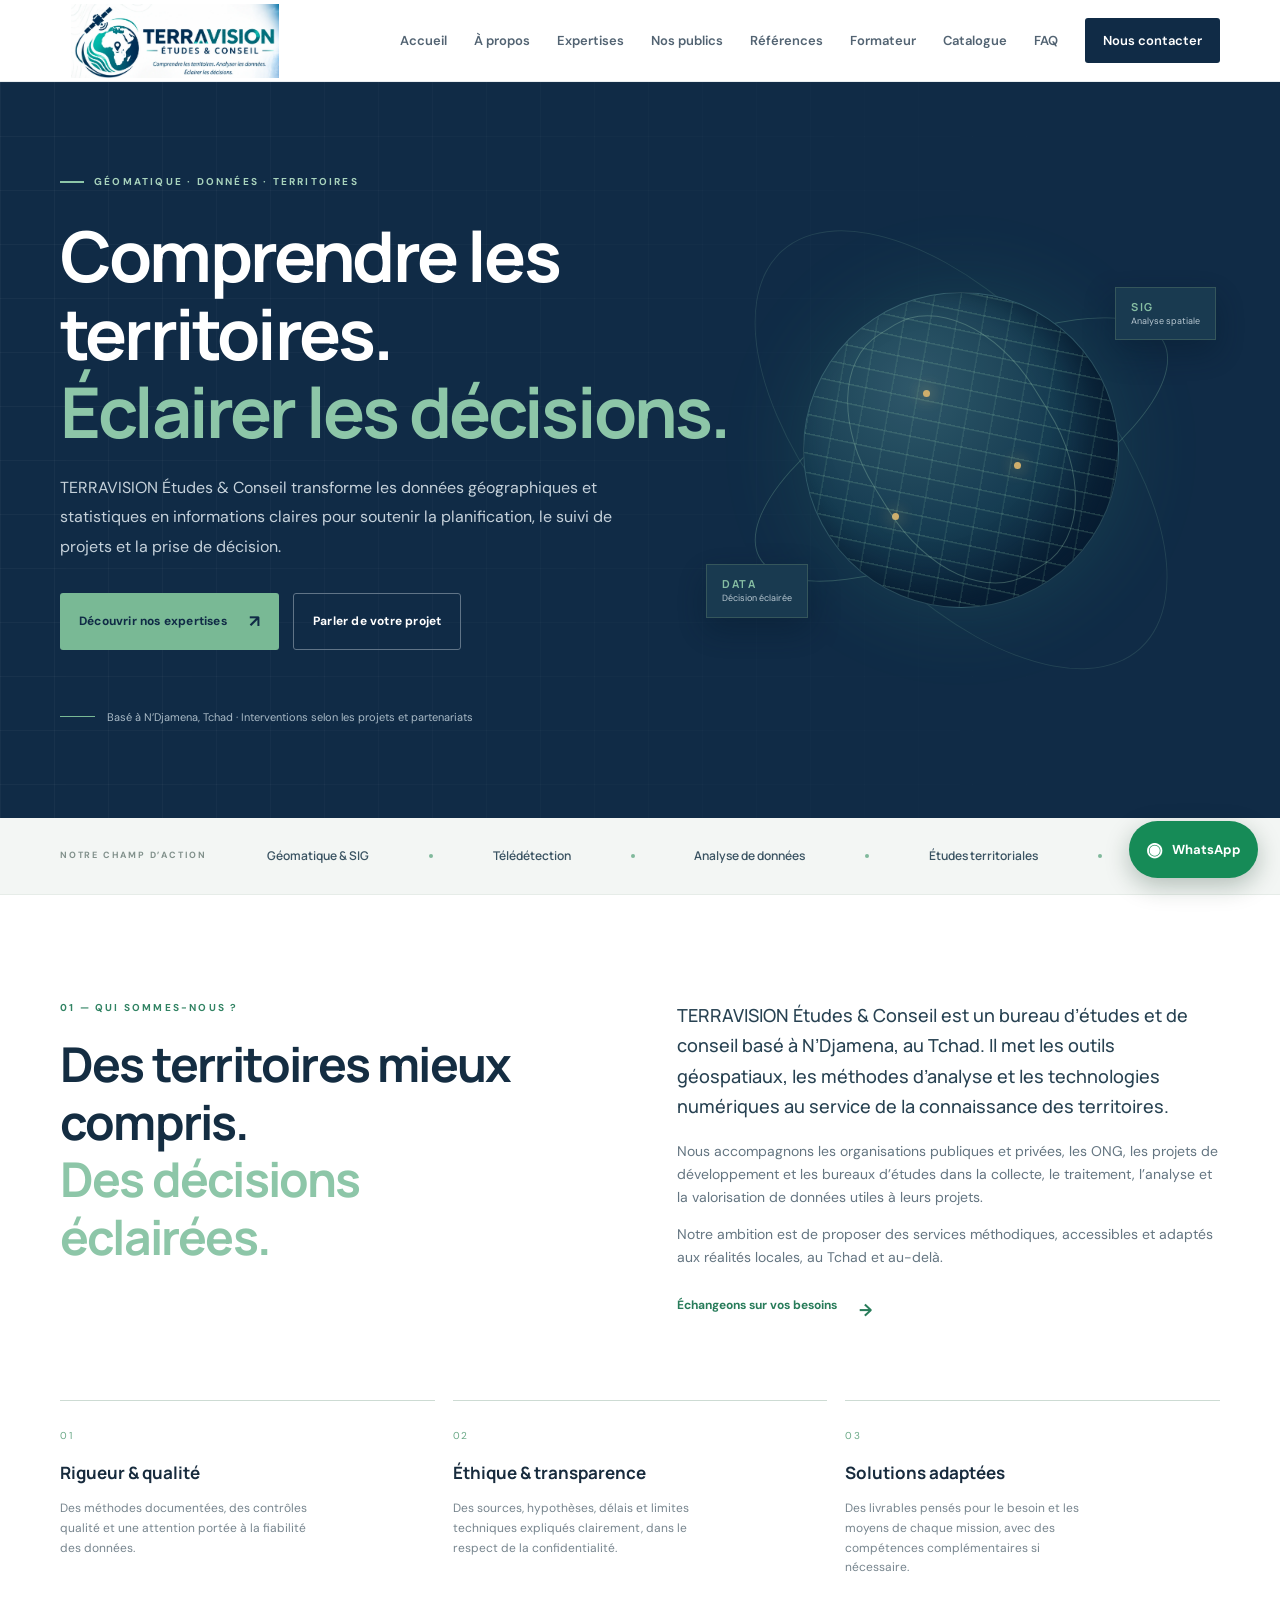
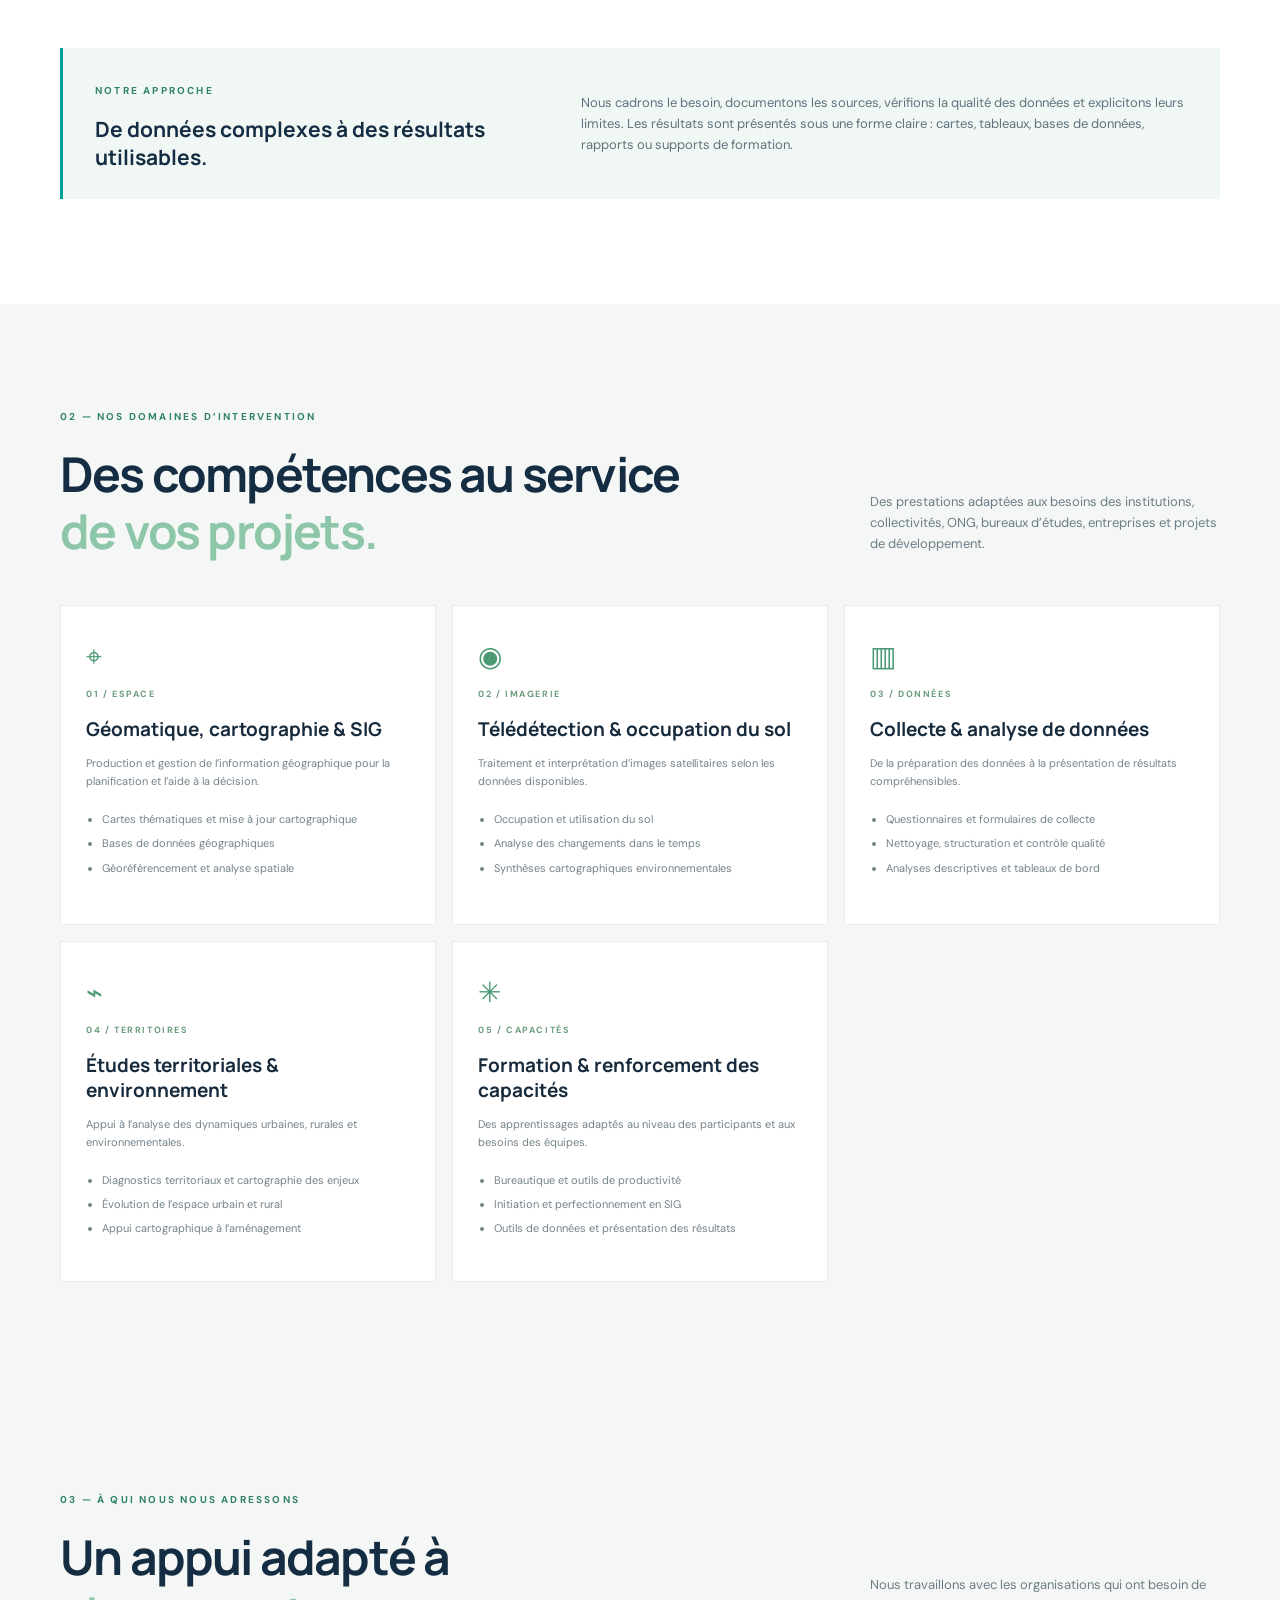
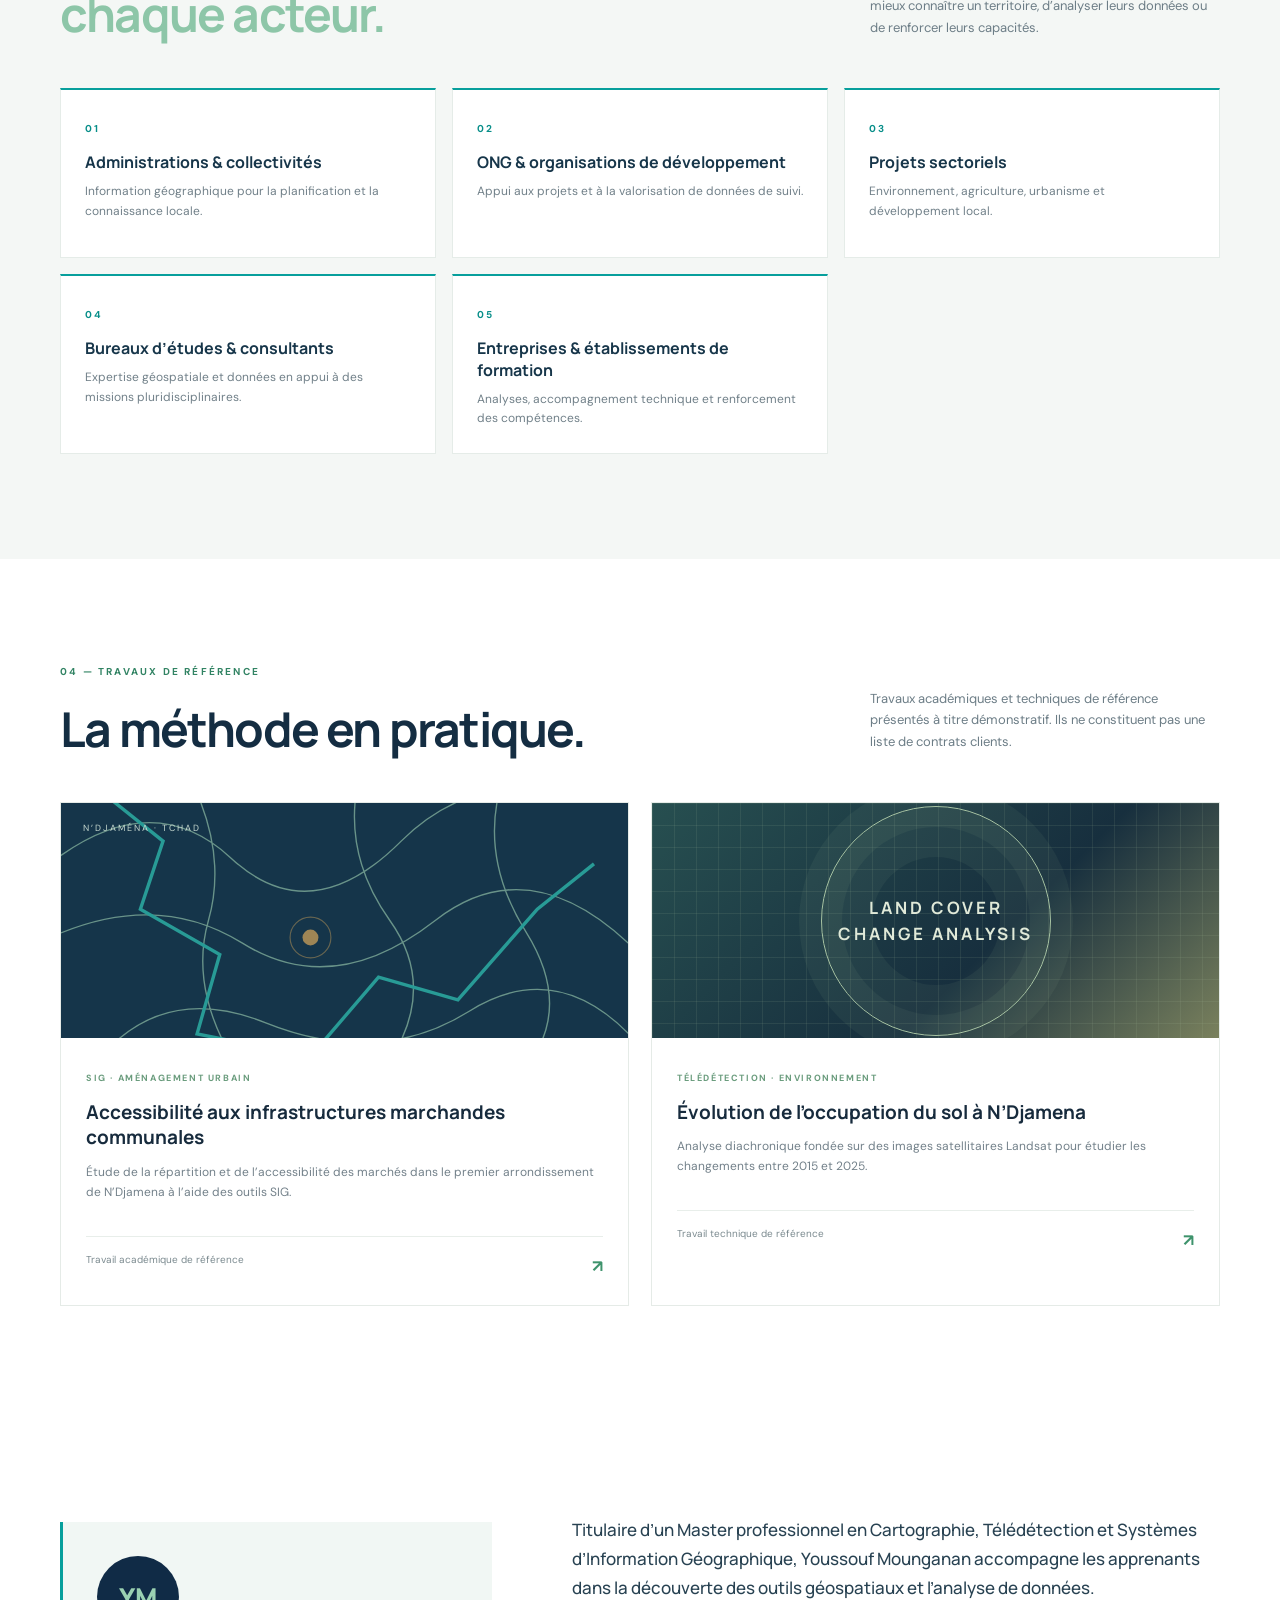
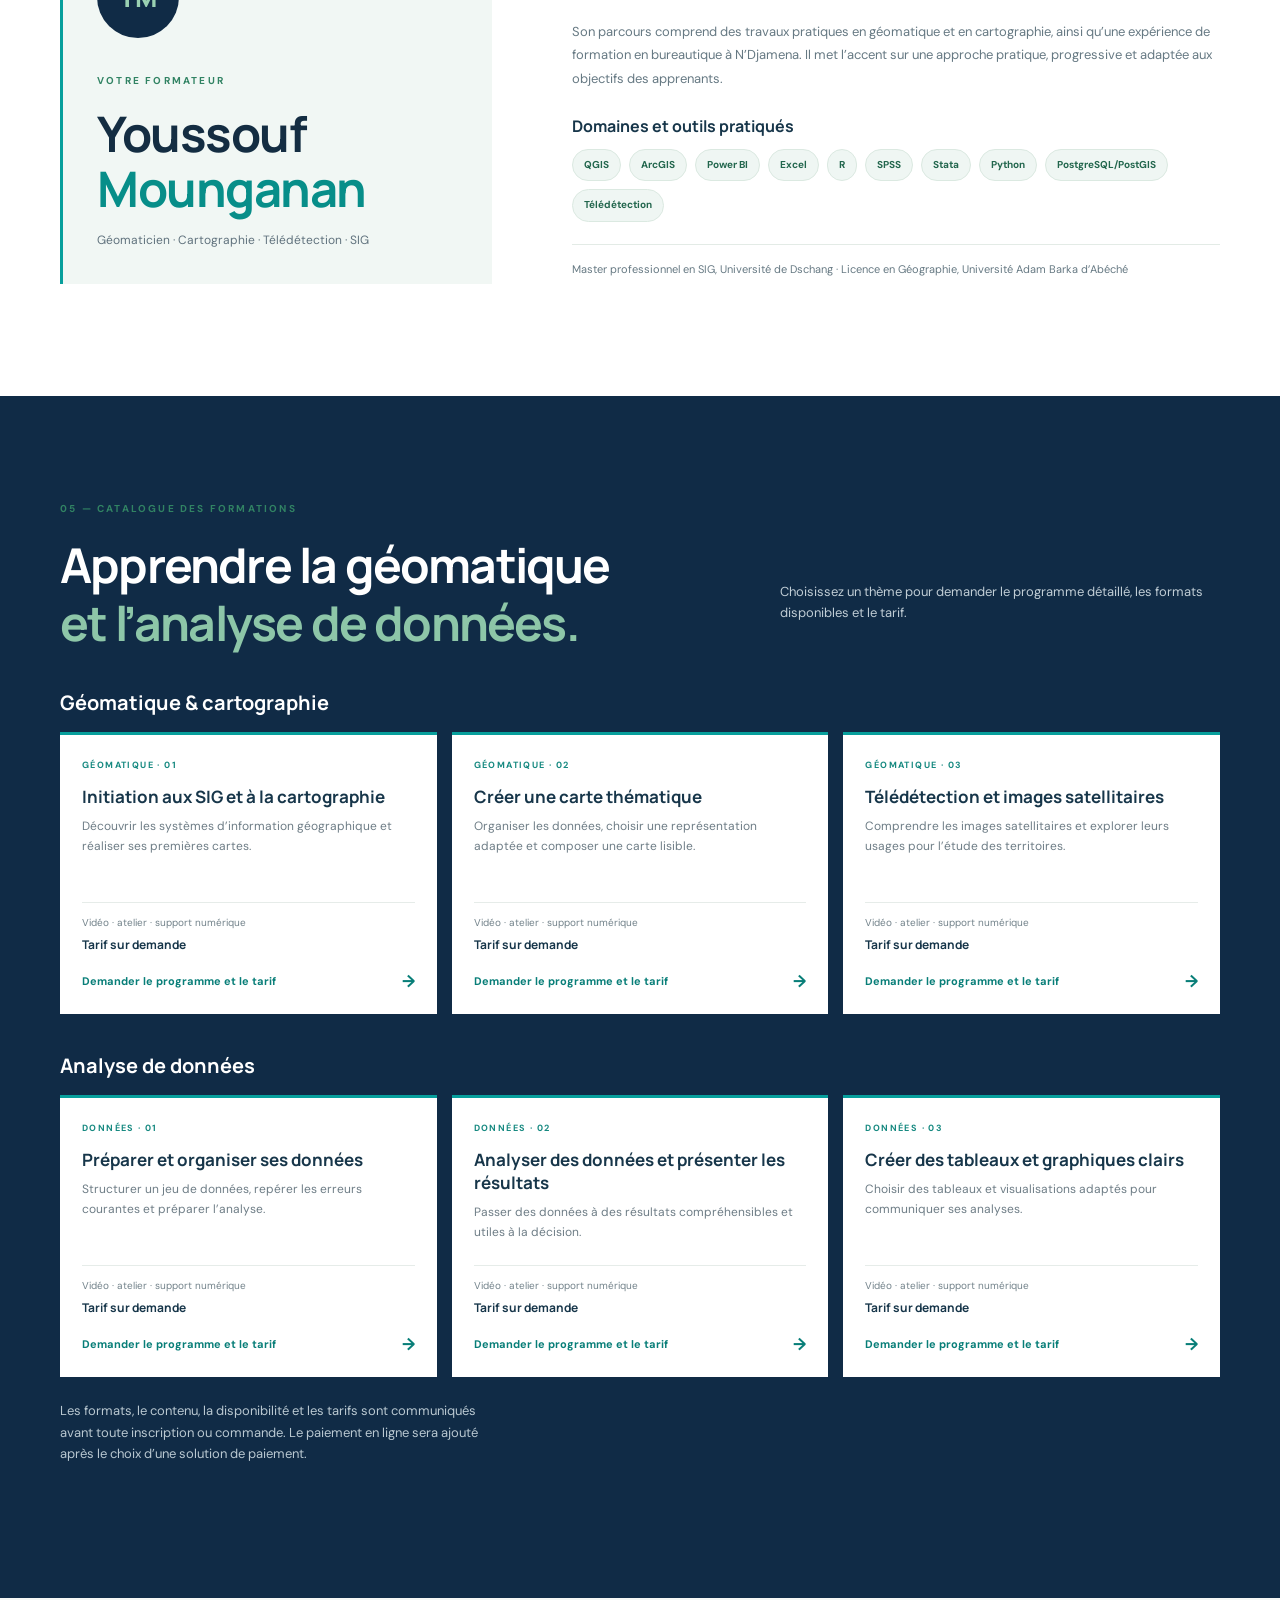
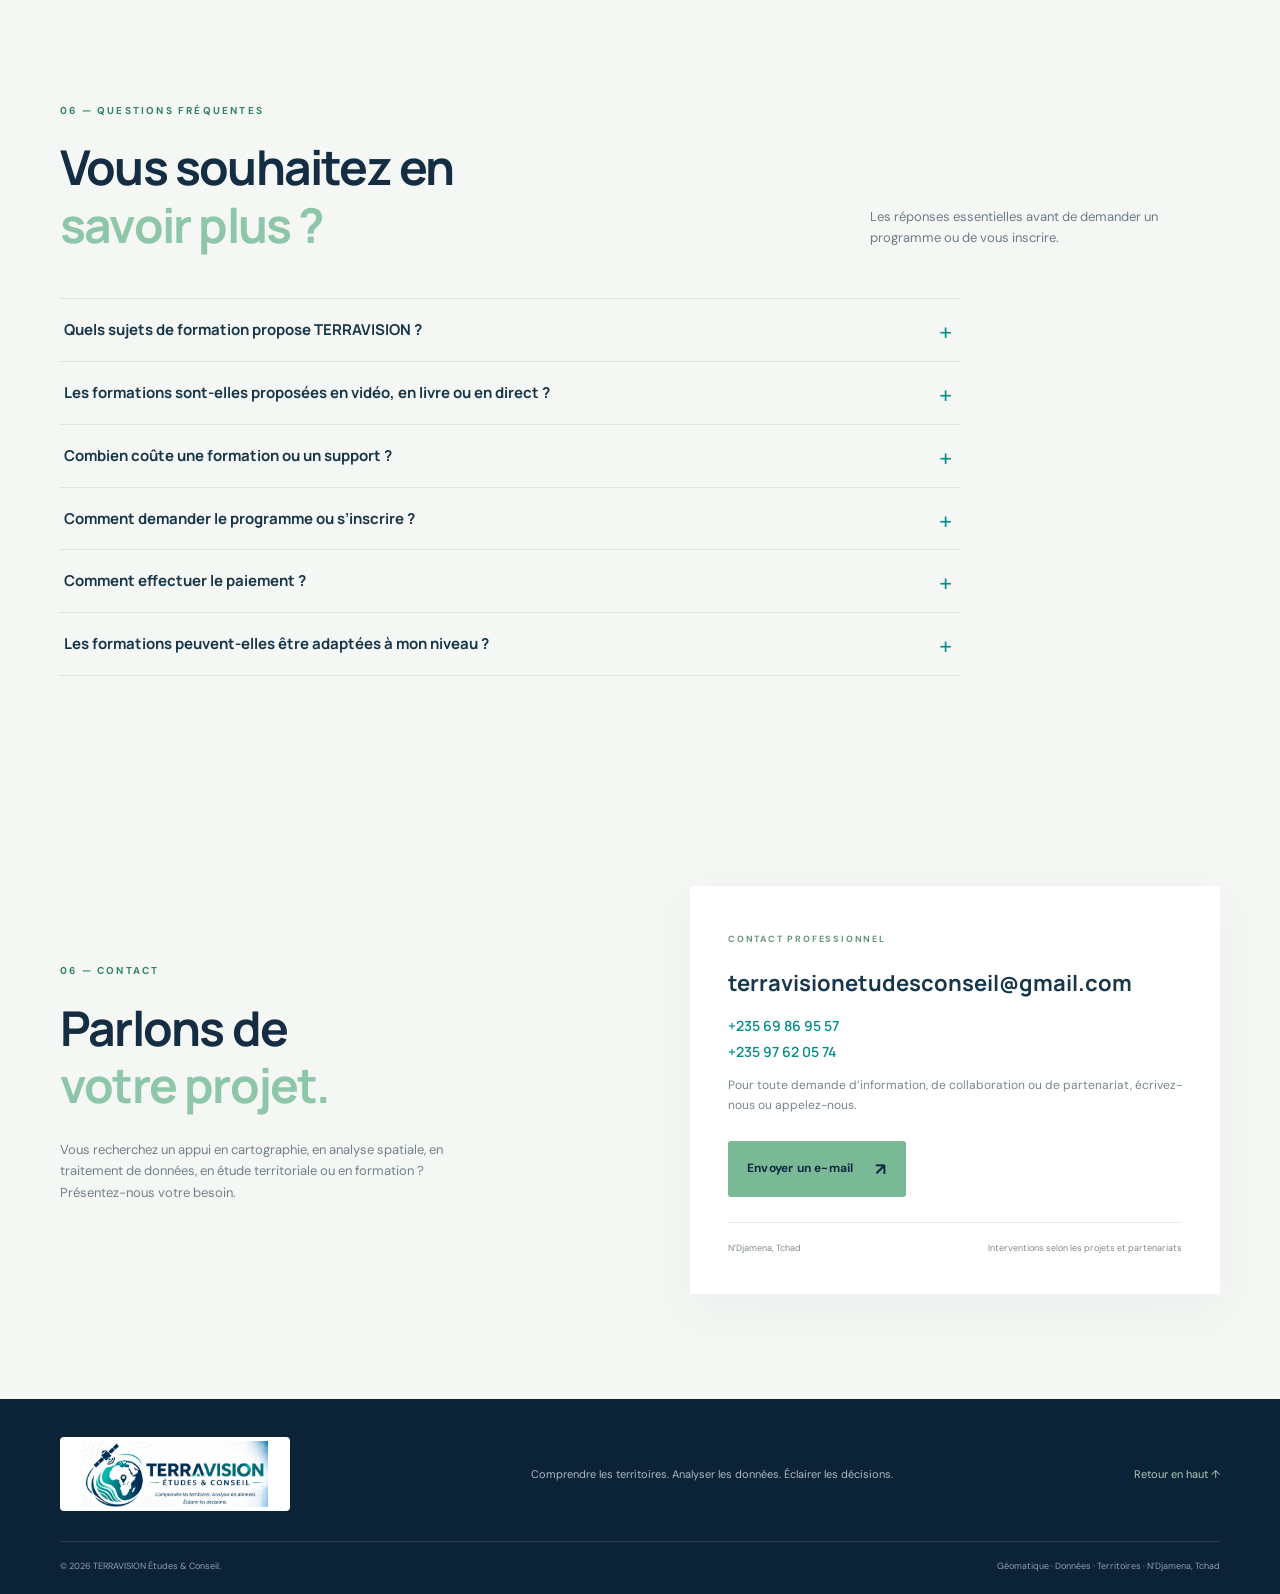
==== index.html @ 84c505fc "Add files via upload" ====
<!doctype html>
<html lang="fr">
<head>
  <meta charset="utf-8">
  <meta name="viewport" content="width=device-width, initial-scale=1">
  <meta name="description" content="TERRAVISION Études & Conseil, basé à N’Djamena, accompagne les organisations en géomatique, cartographie, télédétection, analyse de données, études territoriales et formation.">
  <meta name="theme-color" content="#102b46">
  <title>TERRAVISION Études & Conseil | Géomatique et données au Tchad</title>
  <link rel="icon" type="image/webp" href="logo-terravision.webp">
  <link rel="preconnect" href="https://fonts.googleapis.com">
  <link rel="preconnect" href="https://fonts.gstatic.com" crossorigin>
  <link href="https://fonts.googleapis.com/css2?family=DM+Sans:wght@400;500;600;700&family=Manrope:wght@400;500;600;700;800&display=swap" rel="stylesheet">
  <link rel="stylesheet" href="style.css">
</head>
<body>
<header class="site-header">
  <div class="container nav-wrap">
    <a class="brand" href="#accueil" aria-label="TERRAVISION Études & Conseil, accueil">
      <img class="brand-logo" src="logo-terravision.webp" alt="TERRAVISION Études & Conseil — Comprendre les territoires. Analyser les données. Éclairer les décisions.">
    </a>
    <button class="menu-toggle" aria-label="Ouvrir le menu" aria-expanded="false">☰</button>
    <nav class="main-nav" aria-label="Navigation principale">
      <a href="#accueil">Accueil</a><a href="#apropos">À propos</a><a href="#expertises">Expertises</a><a href="#publics">Nos publics</a><a href="#realisations">Références</a><a href="#formateur">Formateur</a><a href="#formation">Catalogue</a><a href="#faq">FAQ</a><a class="nav-cta" href="#contact">Nous contacter</a>
    </nav>
  </div>
</header>

<main>
<section class="hero" id="accueil">
  <div class="hero-grid"></div>
  <div class="container hero-content">
    <div class="eyebrow"><span></span> GÉOMATIQUE · DONNÉES · TERRITOIRES</div>
    <h1>Comprendre les territoires.<br><em>Éclairer les décisions.</em></h1>
    <p class="hero-lead">TERRAVISION Études & Conseil transforme les données géographiques et statistiques en informations claires pour soutenir la planification, le suivi de projets et la prise de décision.</p>
    <div class="hero-actions"><a class="btn btn-primary" href="#expertises">Découvrir nos expertises <span>↗</span></a><a class="btn btn-ghost" href="#contact">Parler de votre projet</a></div>
    <div class="hero-note"><span class="note-line"></span><span>Basé à N’Djamena, Tchad · Interventions selon les projets et partenariats</span></div>
  </div>
  <div class="hero-visual" aria-hidden="true">
    <div class="orbit orbit-one"></div><div class="orbit orbit-two"></div>
    <div class="earth"><div class="earth-lines"></div><div class="earth-dot d1"></div><div class="earth-dot d2"></div><div class="earth-dot d3"></div></div>
    <div class="visual-tag tag-top"><b>SIG</b><span>Analyse spatiale</span></div>
    <div class="visual-tag tag-bottom"><b>DATA</b><span>Décision éclairée</span></div>
  </div>
</section>

<section class="trust-strip"><div class="container trust-inner"><span>NOTRE CHAMP D’ACTION</span><b>Géomatique & SIG</b><i></i><b>Télédétection</b><i></i><b>Analyse de données</b><i></i><b>Études territoriales</b><i></i><b>Formation</b></div></section>

<section class="section about-section" id="apropos">
  <div class="container two-col">
    <div><div class="section-kicker">01 — QUI SOMMES-NOUS ?</div><h2>Des territoires mieux compris.<br><em>Des décisions éclairées.</em></h2></div>
    <div class="about-copy"><p class="large-copy">TERRAVISION Études & Conseil est un bureau d’études et de conseil basé à N’Djamena, au Tchad. Il met les outils géospatiaux, les méthodes d’analyse et les technologies numériques au service de la connaissance des territoires.</p><p>Nous accompagnons les organisations publiques et privées, les ONG, les projets de développement et les bureaux d’études dans la collecte, le traitement, l’analyse et la valorisation de données utiles à leurs projets.</p><p>Notre ambition est de proposer des services méthodiques, accessibles et adaptés aux réalités locales, au Tchad et au-delà.</p><a class="text-link" href="#contact">Échangeons sur vos besoins <span>→</span></a></div>
  </div>
  <div class="container values-grid">
    <article class="value-card"><span class="value-num">01</span><h3>Rigueur & qualité</h3><p>Des méthodes documentées, des contrôles qualité et une attention portée à la fiabilité des données.</p></article>
    <article class="value-card"><span class="value-num">02</span><h3>Éthique & transparence</h3><p>Des sources, hypothèses, délais et limites techniques expliqués clairement, dans le respect de la confidentialité.</p></article>
    <article class="value-card"><span class="value-num">03</span><h3>Solutions adaptées</h3><p>Des livrables pensés pour le besoin et les moyens de chaque mission, avec des compétences complémentaires si nécessaire.</p></article>
  </div>
  <div class="container approach-band"><div><span class="section-kicker">NOTRE APPROCHE</span><h3>De données complexes à des résultats utilisables.</h3></div><p>Nous cadrons le besoin, documentons les sources, vérifions la qualité des données et explicitons leurs limites. Les résultats sont présentés sous une forme claire : cartes, tableaux, bases de données, rapports ou supports de formation.</p></div>
</section>

<section class="section expertise-section" id="expertises">
  <div class="container">
    <div class="section-heading"><div><div class="section-kicker">02 — NOS DOMAINES D’INTERVENTION</div><h2>Des compétences au service<br><em>de vos projets.</em></h2></div><p>Des prestations adaptées aux besoins des institutions, collectivités, ONG, bureaux d’études, entreprises et projets de développement.</p></div>
    <div class="expertise-grid">
      <article class="expertise-card"><div class="card-icon">⌖</div><span class="card-index">01 / ESPACE</span><h3>Géomatique, cartographie & SIG</h3><p>Production et gestion de l’information géographique pour la planification et l’aide à la décision.</p><ul><li>Cartes thématiques et mise à jour cartographique</li><li>Bases de données géographiques</li><li>Géoréférencement et analyse spatiale</li></ul></article>
      <article class="expertise-card"><div class="card-icon">◉</div><span class="card-index">02 / IMAGERIE</span><h3>Télédétection & occupation du sol</h3><p>Traitement et interprétation d’images satellitaires selon les données disponibles.</p><ul><li>Occupation et utilisation du sol</li><li>Analyse des changements dans le temps</li><li>Synthèses cartographiques environnementales</li></ul></article>
      <article class="expertise-card"><div class="card-icon">▥</div><span class="card-index">03 / DONNÉES</span><h3>Collecte & analyse de données</h3><p>De la préparation des données à la présentation de résultats compréhensibles.</p><ul><li>Questionnaires et formulaires de collecte</li><li>Nettoyage, structuration et contrôle qualité</li><li>Analyses descriptives et tableaux de bord</li></ul></article>
      <article class="expertise-card"><div class="card-icon">⌁</div><span class="card-index">04 / TERRITOIRES</span><h3>Études territoriales & environnement</h3><p>Appui à l’analyse des dynamiques urbaines, rurales et environnementales.</p><ul><li>Diagnostics territoriaux et cartographie des enjeux</li><li>Évolution de l’espace urbain et rural</li><li>Appui cartographique à l’aménagement</li></ul></article>
      <article class="expertise-card"><div class="card-icon">✳</div><span class="card-index">05 / CAPACITÉS</span><h3>Formation & renforcement des capacités</h3><p>Des apprentissages adaptés au niveau des participants et aux besoins des équipes.</p><ul><li>Bureautique et outils de productivité</li><li>Initiation et perfectionnement en SIG</li><li>Outils de données et présentation des résultats</li></ul></article>
    </div>
  </div>
</section>

<section class="section audience-section" id="publics">
  <div class="container">
    <div class="section-heading"><div><div class="section-kicker">03 — À QUI NOUS NOUS ADRESSONS</div><h2>Un appui adapté à<br><em>chaque acteur.</em></h2></div><p>Nous travaillons avec les organisations qui ont besoin de mieux connaître un territoire, d’analyser leurs données ou de renforcer leurs capacités.</p></div>
    <div class="audience-grid">
      <article class="audience-card"><span>01</span><h3>Administrations & collectivités</h3><p>Information géographique pour la planification et la connaissance locale.</p></article>
      <article class="audience-card"><span>02</span><h3>ONG & organisations de développement</h3><p>Appui aux projets et à la valorisation de données de suivi.</p></article>
      <article class="audience-card"><span>03</span><h3>Projets sectoriels</h3><p>Environnement, agriculture, urbanisme et développement local.</p></article>
      <article class="audience-card"><span>04</span><h3>Bureaux d’études & consultants</h3><p>Expertise géospatiale et données en appui à des missions pluridisciplinaires.</p></article>
      <article class="audience-card"><span>05</span><h3>Entreprises & établissements de formation</h3><p>Analyses, accompagnement technique et renforcement des compétences.</p></article>
    </div>
  </div>
</section>

<section class="section projects-section" id="realisations">
  <div class="container">
    <div class="section-heading"><div><div class="section-kicker">04 — TRAVAUX DE RÉFÉRENCE</div><h2>La méthode en pratique.</h2></div><p>Travaux académiques et techniques de référence présentés à titre démonstratif. Ils ne constituent pas une liste de contrats clients.</p></div>
    <div class="project-grid">
      <article class="project-card project-map"><div class="map-art"><span class="map-label">N’DJAMÉNA · TCHAD</span><svg viewBox="0 0 500 260" preserveAspectRatio="xMidYMid slice"><path d="M-10 80 Q80 10 150 75T300 60T520 30M-20 150Q80 100 160 150T330 130T520 170M20 270Q80 180 180 220T360 210T510 240M100 -20Q150 60 130 130T170 280M270 -20Q240 60 290 130T270 280M400 -20Q360 60 410 140T390 280" fill="none" stroke="currentColor" stroke-width="1.2"/><path d="M40 20L90 60 70 120 140 160 120 230 220 250 280 180 350 200 420 120 470 80" fill="none" stroke="#31c7b7" stroke-width="3"/><circle cx="220" cy="145" r="7" fill="#d9a85b"/><circle cx="220" cy="145" r="18" fill="none" stroke="#d9a85b" opacity=".6"/></svg></div><div class="project-info"><span class="project-type">SIG · AMÉNAGEMENT URBAIN</span><h3>Accessibilité aux infrastructures marchandes communales</h3><p>Étude de la répartition et de l’accessibilité des marchés dans le premier arrondissement de N’Djamena à l’aide des outils SIG.</p><span class="project-foot">Travail académique de référence <b>↗</b></span></div></article>
      <article class="project-card project-satellite"><div class="sat-art"><div class="sat-grid"></div><div class="sat-circle"></div><span>LAND COVER<br>CHANGE ANALYSIS</span></div><div class="project-info"><span class="project-type">TÉLÉDÉTECTION · ENVIRONNEMENT</span><h3>Évolution de l’occupation du sol à N’Djamena</h3><p>Analyse diachronique fondée sur des images satellitaires Landsat pour étudier les changements entre 2015 et 2025.</p><span class="project-foot">Travail technique de référence <b>↗</b></span></div></article>
    </div>
  </div>
</section>

<section class="section trainer-section" id="formateur">
  <div class="container trainer-wrap">
    <div class="trainer-identity"><div class="trainer-monogram" aria-hidden="true">YM</div><span class="section-kicker">VOTRE FORMATEUR</span><h2>Youssouf<br><em>Mounganan</em></h2><p>Géomaticien · Cartographie · Télédétection · SIG</p></div>
    <div class="trainer-bio"><p class="trainer-intro">Titulaire d’un Master professionnel en Cartographie, Télédétection et Systèmes d’Information Géographique, Youssouf Mounganan accompagne les apprenants dans la découverte des outils géospatiaux et l’analyse de données.</p><p>Son parcours comprend des travaux pratiques en géomatique et en cartographie, ainsi qu’une expérience de formation en bureautique à N’Djamena. Il met l’accent sur une approche pratique, progressive et adaptée aux objectifs des apprenants.</p><h3>Domaines et outils pratiqués</h3><div class="tool-tags"><span>QGIS</span><span>ArcGIS</span><span>Power BI</span><span>Excel</span><span>R</span><span>SPSS</span><span>Stata</span><span>Python</span><span>PostgreSQL/PostGIS</span><span>Télédétection</span></div><p class="trainer-education">Master professionnel en SIG, Université de Dschang · Licence en Géographie, Université Adam Barka d’Abéché</p></div>
  </div>
</section>

<section class="section training-section" id="formation">
  <div class="container">
    <div class="section-heading catalog-heading"><div><div class="section-kicker">05 — CATALOGUE DES FORMATIONS</div><h2>Apprendre la géomatique<br><em>et l’analyse de données.</em></h2></div><p>Choisissez un thème pour demander le programme détaillé, les formats disponibles et le tarif.</p></div>
    <div class="catalog-groups">
      <section class="catalog-group" aria-labelledby="catalog-geo"><h3 id="catalog-geo">Géomatique & cartographie</h3><div class="catalog-grid">
        <article class="catalog-card"><span class="catalog-number">GÉOMATIQUE · 01</span><h4>Initiation aux SIG et à la cartographie</h4><p>Découvrir les systèmes d’information géographique et réaliser ses premières cartes.</p><div class="catalog-meta"><span>Vidéo · atelier · support numérique</span><b>Tarif sur demande</b></div><a class="catalog-cta" href="mailto:terravisionetudesconseil@gmail.com?subject=Catalogue%20-%20Initiation%20aux%20SIG">Demander le programme et le tarif <span>→</span></a></article>
        <article class="catalog-card"><span class="catalog-number">GÉOMATIQUE · 02</span><h4>Créer une carte thématique</h4><p>Organiser les données, choisir une représentation adaptée et composer une carte lisible.</p><div class="catalog-meta"><span>Vidéo · atelier · support numérique</span><b>Tarif sur demande</b></div><a class="catalog-cta" href="mailto:terravisionetudesconseil@gmail.com?subject=Catalogue%20-%20Carte%20th%C3%A9matique">Demander le programme et le tarif <span>→</span></a></article>
        <article class="catalog-card"><span class="catalog-number">GÉOMATIQUE · 03</span><h4>Télédétection et images satellitaires</h4><p>Comprendre les images satellitaires et explorer leurs usages pour l’étude des territoires.</p><div class="catalog-meta"><span>Vidéo · atelier · support numérique</span><b>Tarif sur demande</b></div><a class="catalog-cta" href="mailto:terravisionetudesconseil@gmail.com?subject=Catalogue%20-%20T%C3%A9l%C3%A9d%C3%A9tection">Demander le programme et le tarif <span>→</span></a></article>
      </div></section>
      <section class="catalog-group" aria-labelledby="catalog-data"><h3 id="catalog-data">Analyse de données</h3><div class="catalog-grid">
        <article class="catalog-card"><span class="catalog-number">DONNÉES · 01</span><h4>Préparer et organiser ses données</h4><p>Structurer un jeu de données, repérer les erreurs courantes et préparer l’analyse.</p><div class="catalog-meta"><span>Vidéo · atelier · support numérique</span><b>Tarif sur demande</b></div><a class="catalog-cta" href="mailto:terravisionetudesconseil@gmail.com?subject=Catalogue%20-%20Pr%C3%A9parer%20ses%20donn%C3%A9es">Demander le programme et le tarif <span>→</span></a></article>
        <article class="catalog-card"><span class="catalog-number">DONNÉES · 02</span><h4>Analyser des données et présenter les résultats</h4><p>Passer des données à des résultats compréhensibles et utiles à la décision.</p><div class="catalog-meta"><span>Vidéo · atelier · support numérique</span><b>Tarif sur demande</b></div><a class="catalog-cta" href="mailto:terravisionetudesconseil@gmail.com?subject=Catalogue%20-%20Analyse%20de%20donn%C3%A9es">Demander le programme et le tarif <span>→</span></a></article>
        <article class="catalog-card"><span class="catalog-number">DONNÉES · 03</span><h4>Créer des tableaux et graphiques clairs</h4><p>Choisir des tableaux et visualisations adaptés pour communiquer ses analyses.</p><div class="catalog-meta"><span>Vidéo · atelier · support numérique</span><b>Tarif sur demande</b></div><a class="catalog-cta" href="mailto:terravisionetudesconseil@gmail.com?subject=Catalogue%20-%20Tableaux%20et%20graphiques">Demander le programme et le tarif <span>→</span></a></article>
      </div></section>
    </div>
    <p class="catalog-note">Les formats, le contenu, la disponibilité et les tarifs sont communiqués avant toute inscription ou commande. Le paiement en ligne sera ajouté après le choix d’une solution de paiement.</p>
  </div>
</section>

<section class="section faq-section" id="faq">
  <div class="container">
    <div class="section-heading"><div><div class="section-kicker">06 — QUESTIONS FRÉQUENTES</div><h2>Vous souhaitez en<br><em>savoir plus ?</em></h2></div><p>Les réponses essentielles avant de demander un programme ou de vous inscrire.</p></div>
    <div class="faq-list">
      <details><summary>Quels sujets de formation propose TERRAVISION ?</summary><p>Le catalogue présente des sujets en SIG et cartographie, télédétection, préparation et analyse de données, ainsi que création de tableaux et graphiques.</p></details>
      <details><summary>Les formations sont-elles proposées en vidéo, en livre ou en direct ?</summary><p>Les formats disponibles dépendent de chaque sujet. Écrivez-nous pour connaître les supports prêts et le format proposé avant de commander.</p></details>
      <details><summary>Combien coûte une formation ou un support ?</summary><p>Le tarif est communiqué sur demande avec le programme détaillé. Aucun achat n’est confirmé avant que le contenu et le prix vous aient été précisés.</p></details>
      <details><summary>Comment demander le programme ou s’inscrire ?</summary><p>Cliquez sur « Demander le programme et le tarif » dans le catalogue, ou contactez-nous par WhatsApp. Nous vous répondrons avec les informations nécessaires.</p></details>
      <details><summary>Comment effectuer le paiement ?</summary><p>Les modalités de paiement sont communiquées directement avant l’inscription. Le paiement en ligne sur le site n’est pas encore activé.</p></details>
      <details><summary>Les formations peuvent-elles être adaptées à mon niveau ?</summary><p>Indiquez votre niveau et votre objectif lors de la demande. Nous vous préciserons le programme adapté et les possibilités d’accompagnement.</p></details>
    </div>
  </div>
</section>

<section class="section contact-section" id="contact">
  <div class="container contact-wrap">
    <div><div class="section-kicker">06 — CONTACT</div><h2>Parlons de<br><em>votre projet.</em></h2><p>Vous recherchez un appui en cartographie, en analyse spatiale, en traitement de données, en étude territoriale ou en formation ? Présentez-nous votre besoin.</p></div>
    <div class="contact-panel"><span class="contact-label">CONTACT PROFESSIONNEL</span><a class="email-link" href="mailto:terravisionetudesconseil@gmail.com">terravisionetudesconseil@gmail.com</a><div class="phone-list"><a href="tel:+23569869557">+235 69 86 95 57</a><a href="tel:+23597620574">+235 97 62 05 74</a></div><p>Pour toute demande d’information, de collaboration ou de partenariat, écrivez-nous ou appelez-nous.</p><a class="btn btn-primary" href="mailto:terravisionetudesconseil@gmail.com?subject=Demande%20de%20renseignement%20-%20TERRAVISION">Envoyer un e-mail <span>↗</span></a><div class="contact-meta"><span>N’Djamena, Tchad</span><span>Interventions selon les projets et partenariats</span></div></div>
  </div>
</section>
</main>

<details class="whatsapp-float">
  <summary aria-label="Choisir un numéro pour contacter TERRAVISION sur WhatsApp"><span aria-hidden="true">◉</span> WhatsApp</summary>
  <div class="whatsapp-options" aria-label="Numéros WhatsApp de TERRAVISION">
    <a href="https://wa.me/23569869557?text=Bonjour%20TERRAVISION%2C%20je%20souhaite%20obtenir%20des%20informations%20sur%20vos%20formations." target="_blank" rel="noopener noreferrer">+235 69 86 95 57</a>
    <a href="https://wa.me/23597620574?text=Bonjour%20TERRAVISION%2C%20je%20souhaite%20obtenir%20des%20informations%20sur%20vos%20formations." target="_blank" rel="noopener noreferrer">+235 97 62 05 74</a>
  </div>
</details>
<footer class="site-footer"><div class="container footer-top"><a class="brand brand-footer" href="#accueil" aria-label="TERRAVISION, retour à l’accueil"><img class="brand-logo" src="logo-terravision.webp" alt="TERRAVISION Études & Conseil"></a><p>Comprendre les territoires. Analyser les données. Éclairer les décisions.</p><a href="#accueil" class="back-top">Retour en haut ↑</a></div><div class="container footer-bottom"><span>© <span id="year"></span> TERRAVISION Études & Conseil.</span><span>Géomatique · Données · Territoires · N’Djamena, Tchad</span></div></footer>
<script src="script.js"></script>
</body>
</html>
---- style.css ----
*{box-sizing:border-box}html{scroll-behavior:smooth;scroll-padding-top:86px}body{margin:0;color:#172b3d;background:#fff;font-family:"DM Sans",sans-serif;line-height:1.65}h1,h2,h3,strong{font-family:Manrope,sans-serif}a{color:inherit;text-decoration:none}.container{width:min(1160px,calc(100% - 48px));margin:auto}.site-header{height:82px;background:#fff;position:sticky;top:0;z-index:20;border-bottom:1px solid #e8edf0}.nav-wrap{height:100%;display:flex;align-items:center;justify-content:space-between}.brand{display:flex;align-items:center;gap:10px}.brand-mark{width:43px;height:43px;display:grid;place-items:center;background:#102b46;border-radius:50%}.brand-mark svg{width:34px;fill:none;stroke:#8dc6a8;stroke-width:1.8}.brand-copy{display:flex;flex-direction:column;line-height:1.2}.brand-copy strong{font-size:17px;letter-spacing:2px;color:#102b46}.brand-copy small{font-size:9px;letter-spacing:2.4px;color:#6d7d89;margin-top:4px}.main-nav{display:flex;align-items:center;gap:27px;font-size:13px;font-weight:600;color:#526372}.main-nav a:hover{color:#23845e}.main-nav .nav-cta{background:#102b46;color:white;padding:12px 18px;border-radius:3px}.menu-toggle{display:none;background:none;border:0;font-size:25px;color:#102b46}.hero{position:relative;overflow:hidden;background:#102b46;color:white;min-height:620px;display:flex;align-items:center}.hero-grid{position:absolute;inset:0;background-image:linear-gradient(rgba(255,255,255,.035) 1px,transparent 1px),linear-gradient(90deg,rgba(255,255,255,.035) 1px,transparent 1px);background-size:54px 54px;mask-image:linear-gradient(90deg,#000,transparent 90%)}.hero-content{position:relative;z-index:2;padding:92px 0;max-width:1160px}.eyebrow,.section-kicker{font-size:10px;font-weight:700;letter-spacing:2.2px}.eyebrow{color:#a8d3bd;display:flex;align-items:center;gap:10px}.eyebrow span{width:24px;height:2px;background:#8dc6a8}.hero h1{font-size:clamp(42px,5.6vw,70px);line-height:1.12;letter-spacing:-2.8px;margin:25px 0 22px;max-width:670px}.hero h1 em,h2 em{font-style:normal;color:#8dc6a8}.hero-lead{max-width:570px;color:#c5d1da;font-size:16px;line-height:1.85}.hero-actions{display:flex;gap:14px;margin-top:32px;flex-wrap:wrap}.btn{display:inline-flex;align-items:center;gap:22px;padding:14px 19px;font-size:12px;font-weight:700;letter-spacing:.2px;border-radius:3px;transition:.2s}.btn span{font-size:17px}.btn-primary{background:#79b995;color:#102b46}.btn-primary:hover{background:#9bd1b1;transform:translateY(-2px)}.btn-ghost{border:1px solid #607487;color:#fff}.btn-ghost:hover{border-color:#a8d3bd;color:#a8d3bd}.hero-note{display:flex;align-items:center;gap:12px;color:#a9bac6;font-size:11px;margin-top:58px}.note-line{width:35px;height:1px;background:#79b995}.hero-visual{position:absolute;right:5%;top:50%;transform:translateY(-50%);width:min(43vw,510px);aspect-ratio:1;display:grid;place-items:center;opacity:.95}.earth{width:62%;aspect-ratio:1;border-radius:50%;background:radial-gradient(circle at 35% 30%,#315b6c,#173e53 48%,#0a2339 75%);box-shadow:inset -25px -15px 40px #071c30,0 0 90px #2d7e6c44;position:relative;overflow:hidden;border:1px solid #6a9d9b55}.earth:before,.earth:after{content:"";position:absolute;inset:-10%;border:1px solid #9bcbb155;border-radius:45%;transform:rotate(28deg)}.earth:after{transform:rotate(-32deg);inset:5% 20%}.earth-lines{position:absolute;inset:0;background:repeating-linear-gradient(12deg,transparent 0 17px,#8dc6a833 18px 19px),repeating-linear-gradient(100deg,transparent 0 24px,#8dc6a822 25px 26px);border-radius:50%}.orbit{position:absolute;border:1px solid #8dc6a84c;border-radius:50%;width:90%;height:34%;transform:rotate(-28deg)}.orbit-two{width:105%;height:54%;transform:rotate(48deg);border-color:#8dc6a829}.earth-dot{position:absolute;width:7px;height:7px;border-radius:50%;background:#d9b56d;box-shadow:0 0 15px #d9b56d}.d1{top:31%;left:38%}.d2{top:54%;left:67%}.d3{top:70%;left:28%}.visual-tag{position:absolute;background:#1a3b51;border:1px solid #53756888;padding:11px 15px;display:flex;flex-direction:column;box-shadow:0 12px 30px #06192b66}.visual-tag b{font:700 11px Manrope;color:#8dc6a8;letter-spacing:1.5px}.visual-tag span{font-size:9px;color:#c2d1d9}.tag-top{top:18%;right:0}.tag-bottom{bottom:17%;left:0}.trust-strip{background:#f3f6f4;border-bottom:1px solid #e6ece8}.trust-inner{min-height:76px;display:flex;align-items:center;justify-content:space-between;gap:15px;flex-wrap:wrap}.trust-inner span{font-size:9px;letter-spacing:1.8px;color:#82918c;font-weight:700}.trust-inner b{font:600 12px Manrope;color:#3a5362}.trust-inner i{height:4px;width:4px;border-radius:50%;background:#80b99b}.section{padding:105px 0}.two-col{display:grid;grid-template-columns:1fr 1.05fr;gap:100px}.section-kicker{color:#318363}.section h2{font-size:clamp(34px,4vw,48px);letter-spacing:-1.8px;line-height:1.2;margin:19px 0 0;color:#142d42}.about-copy p{color:#647581;font-size:14px}.about-copy .large-copy{font:500 18px/1.7 Manrope;color:#284252;margin-top:0}.text-link{display:inline-flex;gap:22px;color:#287c5a;font-size:12px;font-weight:700;margin-top:13px}.text-link span{font-size:17px}.values-grid{display:grid;grid-template-columns:repeat(3,1fr);gap:18px;margin-top:75px}.value-card{border-top:1px solid #cddbd3;padding:20px 20px 0 0}.value-num{color:#69a886;font-size:10px;letter-spacing:1.5px}.value-card h3{font-size:17px;margin:12px 0 5px}.value-card p{font-size:12px;color:#77858e;max-width:260px}.expertise-section{background:#f4f7f5}.section-heading{display:flex;align-items:end;justify-content:space-between;gap:50px;margin-bottom:45px}.section-heading>p{max-width:350px;color:#6c7d86;font-size:13px;margin:0 0 5px}.expertise-grid{display:grid;grid-template-columns:repeat(3,1fr);gap:16px}.expertise-card{background:white;padding:28px 25px 25px;border:1px solid #e7eeea;min-height:320px;transition:.2s}.expertise-card:hover{transform:translateY(-4px);box-shadow:0 15px 35px #173b2910}.card-icon{font-size:28px;color:#4b9a73;height:45px}.card-index,.project-type{font-size:9px;letter-spacing:1.6px;font-weight:700;color:#6a9c7d}.expertise-card h3{font-size:19px;line-height:1.3;margin:12px 0}.expertise-card p,.expertise-card li{font-size:11px;color:#74828a}.expertise-card ul{padding-left:16px;margin-top:17px}.expertise-card li{padding:3px 0}.projects-section{background:white}.project-grid{display:grid;grid-template-columns:1fr 1fr;gap:22px}.project-card{border:1px solid #e5ebe7}.map-art,.sat-art{height:235px;position:relative;overflow:hidden;background:#15354a;color:#8dbca4}.map-art svg{width:100%;height:100%;opacity:.7}.map-label{position:absolute;z-index:2;left:22px;top:18px;color:#c6d8cf;font-size:9px;letter-spacing:2px}.sat-art{background:linear-gradient(135deg,#274f50,#172f3e 60%,#7a815d);display:grid;place-items:center}.sat-grid{position:absolute;inset:0;background-image:linear-gradient(#b3c8a21b 1px,transparent 1px),linear-gradient(90deg,#b3c8a21b 1px,transparent 1px);background-size:22px 22px}.sat-circle{position:absolute;width:230px;height:230px;border-radius:50%;border:1px solid #a9c5a4;box-shadow:inset 0 0 0 20px #a9c5a410,inset 0 0 0 50px #a9c5a410,0 0 0 22px #a9c5a410}.sat-art>span{position:relative;font:700 17px/1.5 Manrope;letter-spacing:3px;text-align:center;color:#e0e9d8}.project-info{padding:25px}.project-info h3{font-size:19px;line-height:1.35;margin:10px 0}.project-info p{font-size:12px;color:#73818a;min-height:58px}.project-foot{display:flex;justify-content:space-between;border-top:1px solid #e8eeea;padding-top:15px;margin-top:15px;font-size:10px;color:#7b8a8f}.project-foot b{font-size:17px;color:#3e936c}.training-section{background:#102b46;color:white}.training-wrap{display:grid;grid-template-columns:1fr 1fr;gap:100px;align-items:center}.training-section h2{color:white}.training-section p{max-width:440px;color:#b9c8d1;font-size:13px;margin:23px 0 28px}.btn-light{background:#f1f6f2;color:#17364a}.training-list>div{padding:18px 0;border-bottom:1px solid #ffffff25;display:grid;grid-template-columns:35px 1fr;column-gap:12px}.training-list>div:first-child{border-top:1px solid #ffffff25}.training-list span{grid-row:span 2;color:#8dc6a8;font-size:10px;padding-top:3px}.training-list b{font:600 14px Manrope}.training-list small{color:#a9bbc6;font-size:10px;margin-top:3px}.contact-section{background:#f5f7f5}.contact-wrap{display:grid;grid-template-columns:1fr 1fr;gap:100px;align-items:center}.contact-wrap>div:first-child p{max-width:390px;color:#718089;font-size:13px;margin-top:25px}.contact-panel{background:white;padding:38px;box-shadow:0 15px 45px #183c2c0b}.contact-label{font-size:9px;letter-spacing:1.8px;color:#66977b;font-weight:700}.email-link{display:block;font:700 clamp(16px,2vw,22px) Manrope;color:#17374b;margin:18px 0;overflow-wrap:anywhere}.contact-panel p{font-size:12px;color:#77858b;margin-bottom:25px}.contact-meta{display:flex;justify-content:space-between;gap:12px;border-top:1px solid #e8eeea;padding-top:18px;margin-top:25px;color:#7d898d;font-size:9px}.site-footer{background:#0b2237;color:#d5e0e5;padding:38px 0 20px}.footer-top{display:flex;align-items:center;justify-content:space-between;padding-bottom:30px}.brand-footer .brand-mark{background:#24475a}.brand-footer .brand-copy strong{color:#fff}.brand-footer .brand-copy small{color:#a9bbc4}.footer-top p{font-size:11px;color:#a9bbc4}.back-top{font-size:11px;color:#a4d0b7}.footer-bottom{border-top:1px solid #ffffff20;padding-top:17px;display:flex;justify-content:space-between;color:#8ea1ad;font-size:9px}
@media(max-width:900px){.main-nav{gap:14px}.main-nav a{font-size:11px}.hero-visual{right:-7%;opacity:.55}.hero-content{max-width:700px}.two-col,.training-wrap,.contact-wrap{gap:50px}.expertise-grid{grid-template-columns:repeat(2,1fr)}}
@media(max-width:680px){.container{width:min(100% - 34px,520px)}.site-header{height:70px}.menu-toggle{display:block}.main-nav{display:none;position:absolute;top:69px;left:0;right:0;background:white;padding:18px 24px 24px;box-shadow:0 15px 25px #102b4618;flex-direction:column;align-items:stretch;gap:0}.main-nav.open{display:flex}.main-nav a{padding:12px 0;font-size:13px}.main-nav .nav-cta{padding:12px 15px;margin-top:8px;text-align:center}.hero{min-height:620px}.hero-content{padding:75px 0}.hero h1{font-size:44px;letter-spacing:-2px}.hero-lead{font-size:14px;max-width:440px}.hero-visual{width:75vw;right:-24%;top:58%;opacity:.22}.hero-note{margin-top:42px;font-size:10px}.trust-inner{padding:20px 0;justify-content:flex-start;gap:12px 17px}.trust-inner span{width:100%}.trust-inner i{display:none}.section{padding:75px 0}.two-col,.training-wrap,.contact-wrap{grid-template-columns:1fr;gap:25px}.section h2{font-size:36px}.values-grid{grid-template-columns:1fr;gap:20px;margin-top:42px}.value-card{padding-top:15px}.section-heading{display:block;margin-bottom:30px}.section-heading>p{margin-top:20px}.expertise-grid,.project-grid{grid-template-columns:1fr}.expertise-card{min-height:0}.map-art,.sat-art{height:205px}.project-info p{min-height:0}.training-wrap{gap:35px}.contact-panel{padding:25px 20px}.contact-meta{flex-direction:column}.footer-top{align-items:flex-start;gap:15px;flex-wrap:wrap}.footer-top p{width:100%;order:3}.footer-bottom{gap:8px;flex-direction:column}}

/* TERRAVISION brand, audience and contact details */
.brand-logo{display:block;width:230px;height:auto;max-height:74px;object-fit:contain}
.brand{gap:0}
.brand-footer .brand-logo{background:#fff;border-radius:4px;padding:4px 6px}
.approach-band{margin-top:58px;padding:28px 32px;background:#f0f7f5;border-left:3px solid #079f9c;display:grid;grid-template-columns:.85fr 1.15fr;gap:38px;align-items:center}
.approach-band h3{font:700 21px/1.35 Manrope,sans-serif;color:#142d42;margin:12px 0 0}
.approach-band p{font-size:13px;color:#60727d;margin:0}
.audience-section{background:#f4f7f5}
.audience-grid{display:grid;grid-template-columns:repeat(3,1fr);gap:16px}
.audience-card{padding:24px;background:#fff;border:1px solid #e5ece8;border-top:2px solid #079f9c;min-height:170px}
.audience-card>span{font-size:10px;letter-spacing:1.5px;color:#078e89;font-weight:700}
.audience-card h3{font:700 16px/1.35 Manrope,sans-serif;color:#17364a;margin:12px 0 8px}
.audience-card p{font-size:12px;color:#718089;margin:0}
.phone-list{display:flex;flex-direction:column;gap:7px;margin:0 0 15px}
.phone-list a{font:600 14px Manrope,sans-serif;color:#078e89;width:fit-content}
.phone-list a:hover{text-decoration:underline}
@media(max-width:900px){.brand-logo{width:195px;max-height:70px}.approach-band{gap:24px}}
@media(max-width:680px){.brand-logo{width:185px;max-height:66px}.approach-band{grid-template-columns:1fr;gap:14px;padding:23px 20px;margin-top:40px}.audience-grid{grid-template-columns:1fr}.audience-card{min-height:0;padding:20px}}

/* Training catalogue */
.catalog-heading{align-items:end;margin-bottom:38px}
.training-section .catalog-heading h2{color:#fff}
.training-section .catalog-heading>p{color:#c0cdd5}
.catalog-groups{display:grid;gap:38px}
.catalog-group>h3{font:700 20px Manrope,sans-serif;color:#fff;margin:0 0 16px}
.catalog-grid{display:grid;grid-template-columns:repeat(3,minmax(0,1fr));gap:15px}
.catalog-card{background:#fff;color:#17364a;padding:23px 22px 19px;border-top:3px solid #079f9c;display:flex;flex-direction:column;min-height:282px}
.catalog-number{font-size:9px;font-weight:700;letter-spacing:1.4px;color:#168980}
.catalog-card h4{font:700 17px/1.35 Manrope,sans-serif;margin:13px 0 8px}
.catalog-card p{font-size:12px;color:#6e7d86;line-height:1.65;margin:0 0 16px;flex:1}
.catalog-meta{display:flex;flex-direction:column;gap:5px;border-top:1px solid #e6ece9;padding-top:12px}
.catalog-meta span{font-size:10px;color:#72828a}
.catalog-meta b{font:700 12px Manrope,sans-serif;color:#17364a}
.catalog-cta{display:flex;justify-content:space-between;gap:8px;align-items:center;color:#087e78;font-size:11px;font-weight:700;margin-top:14px}
.catalog-cta:hover{text-decoration:underline}
.catalog-cta span{font-size:17px}
.catalog-note{margin:24px 0 0;color:#c0cdd5;font-size:11px}
@media(max-width:900px){.catalog-grid{grid-template-columns:repeat(2,minmax(0,1fr))}}
@media(max-width:680px){.catalog-grid{grid-template-columns:1fr}.catalog-groups{gap:30px}.catalog-card{min-height:0}.catalog-heading{display:block}}

/* FAQ and WhatsApp contact */
.faq-section{background:#f5f7f5}
.faq-list{max-width:900px;border-top:1px solid #dce5e0}
.faq-list details{border-bottom:1px solid #dce5e0;padding:0 4px}
.faq-list summary{position:relative;cursor:pointer;list-style:none;padding:20px 38px 20px 0;font:700 15px/1.45 Manrope,sans-serif;color:#17364a}
.faq-list summary::-webkit-details-marker{display:none}
.faq-list summary:after{content:"+";position:absolute;right:4px;top:17px;color:#078e89;font:500 23px Manrope,sans-serif}
.faq-list details[open] summary:after{content:"−"}
.faq-list details p{max-width:760px;margin:0;padding:0 38px 20px 0;color:#6e7d86;font-size:13px}
.whatsapp-float{position:fixed;right:22px;bottom:22px;z-index:30;font-family:"DM Sans",sans-serif}
.whatsapp-float summary{list-style:none;cursor:pointer;display:flex;align-items:center;gap:9px;padding:13px 17px;border-radius:30px;background:#168b57;color:white;box-shadow:0 8px 24px #082b1b45;font-size:13px;font-weight:700}
.whatsapp-float summary::-webkit-details-marker{display:none}
.whatsapp-float summary span{font-size:19px}
.whatsapp-options{display:grid;gap:7px;position:absolute;right:0;bottom:56px;min-width:205px;padding:10px;background:white;border:1px solid #e2e9e5;border-radius:8px;box-shadow:0 10px 30px #0c2c2030}
.whatsapp-options a{padding:10px 12px;border-radius:5px;color:#126f49;font-size:12px;font-weight:700}
.whatsapp-options a:hover{background:#eef8f2}
@media(max-width:680px){.whatsapp-float{right:14px;bottom:14px}.faq-list summary{font-size:14px}}

/* Trainer profile */
.trainer-section{background:#fff}
.trainer-wrap{display:grid;grid-template-columns:.8fr 1.2fr;gap:80px;align-items:center}
.trainer-identity{padding:34px;background:#f1f7f4;border-left:3px solid #079f9c}
.trainer-monogram{width:82px;height:82px;border-radius:50%;display:grid;place-items:center;background:#102b46;color:#9ad1b2;font:800 26px Manrope,sans-serif;margin-bottom:28px}
.trainer-identity h2{font-size:clamp(36px,4vw,49px);line-height:1.12;letter-spacing:-1.5px;margin:14px 0;color:#142d42}
.trainer-identity h2 em{font-style:normal;color:#078e89}
.trainer-identity>p{font-size:12px;color:#60727d;margin:0}
.trainer-bio>p{color:#667983;font-size:13px;line-height:1.8}
.trainer-bio .trainer-intro{font:500 17px/1.7 Manrope,sans-serif;color:#284252;margin-top:0}
.trainer-bio h3{font:700 16px Manrope,sans-serif;color:#17364a;margin:25px 0 12px}
.tool-tags{display:flex;flex-wrap:wrap;gap:8px}
.tool-tags span{padding:7px 11px;background:#eff6f3;border:1px solid #dbe9e1;border-radius:20px;color:#22664d;font-size:10px;font-weight:700}
.trainer-bio .trainer-education{border-top:1px solid #e3ebe6;padding-top:15px;margin-top:22px;font-size:11px}
@media(max-width:900px){.trainer-wrap{gap:42px}}
@media(max-width:680px){.trainer-wrap{grid-template-columns:1fr;gap:26px}.trainer-identity{padding:25px}.trainer-monogram{width:70px;height:70px;margin-bottom:22px}}
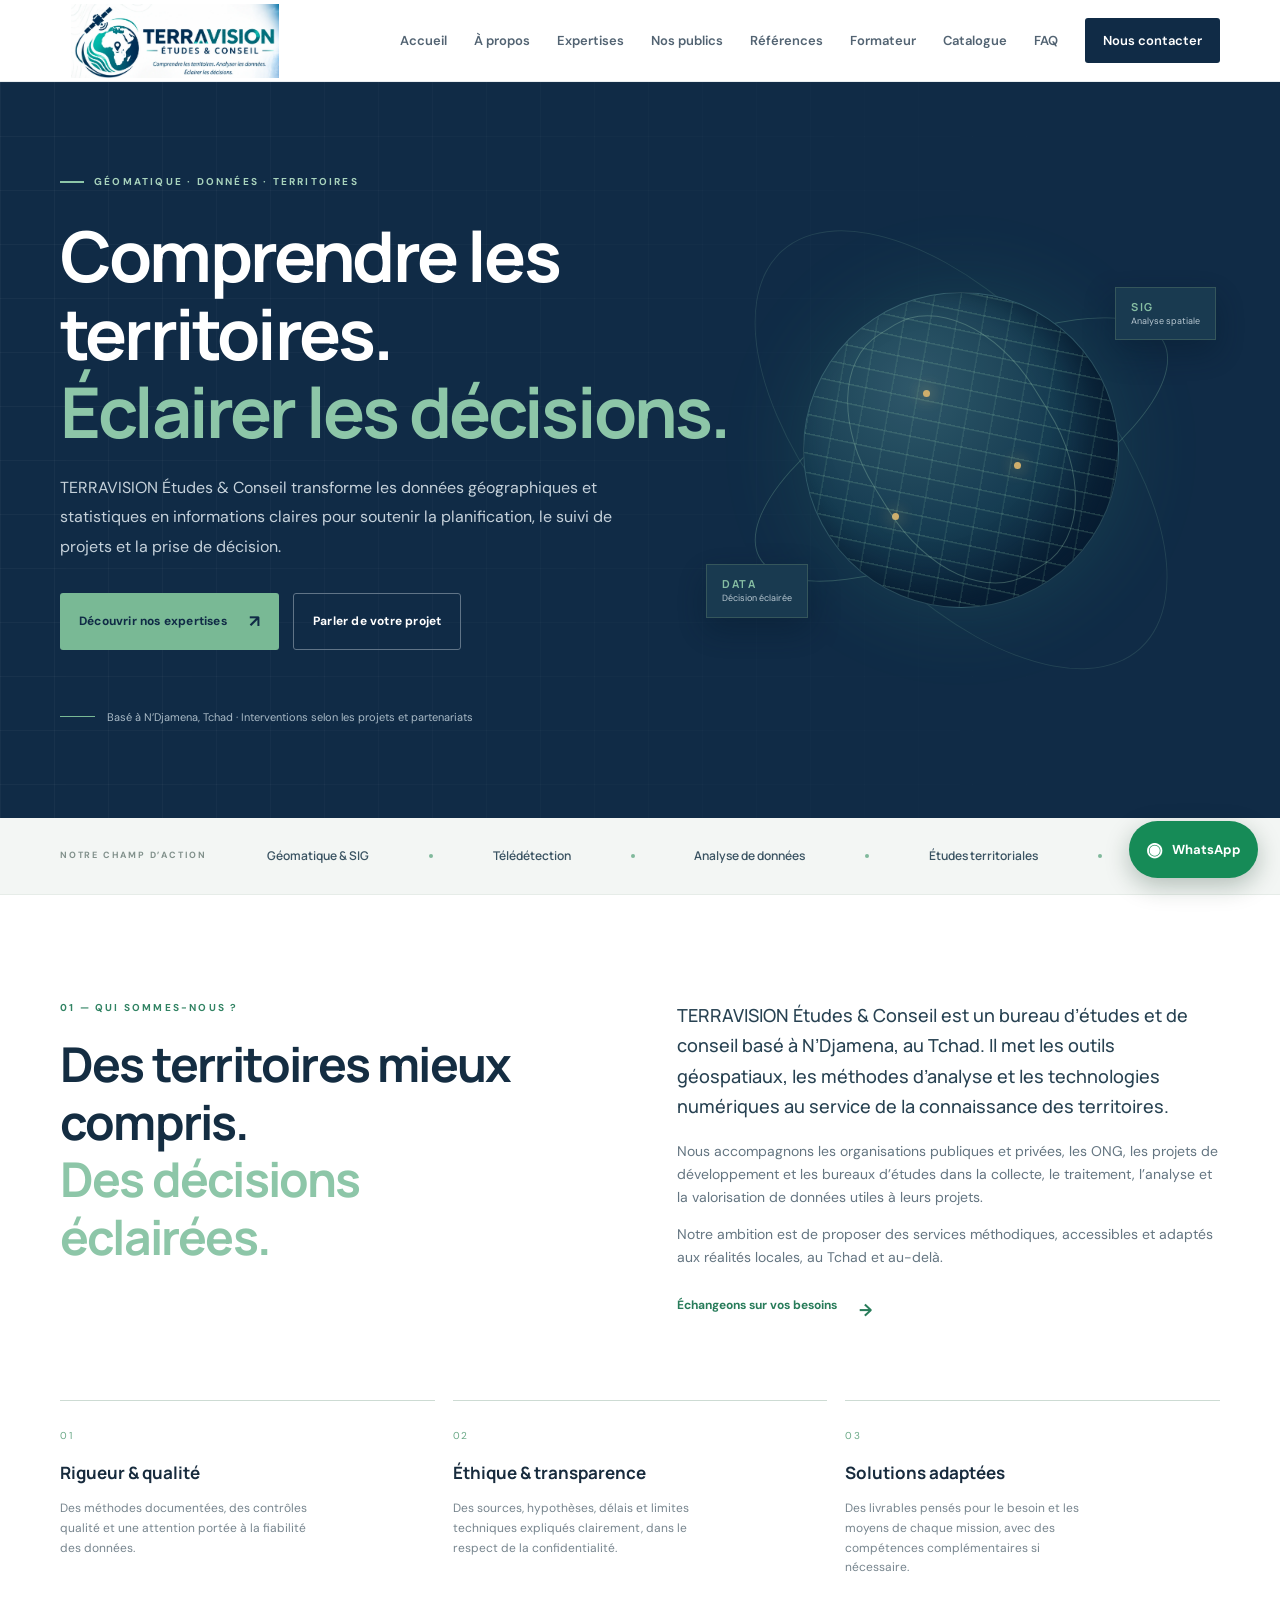
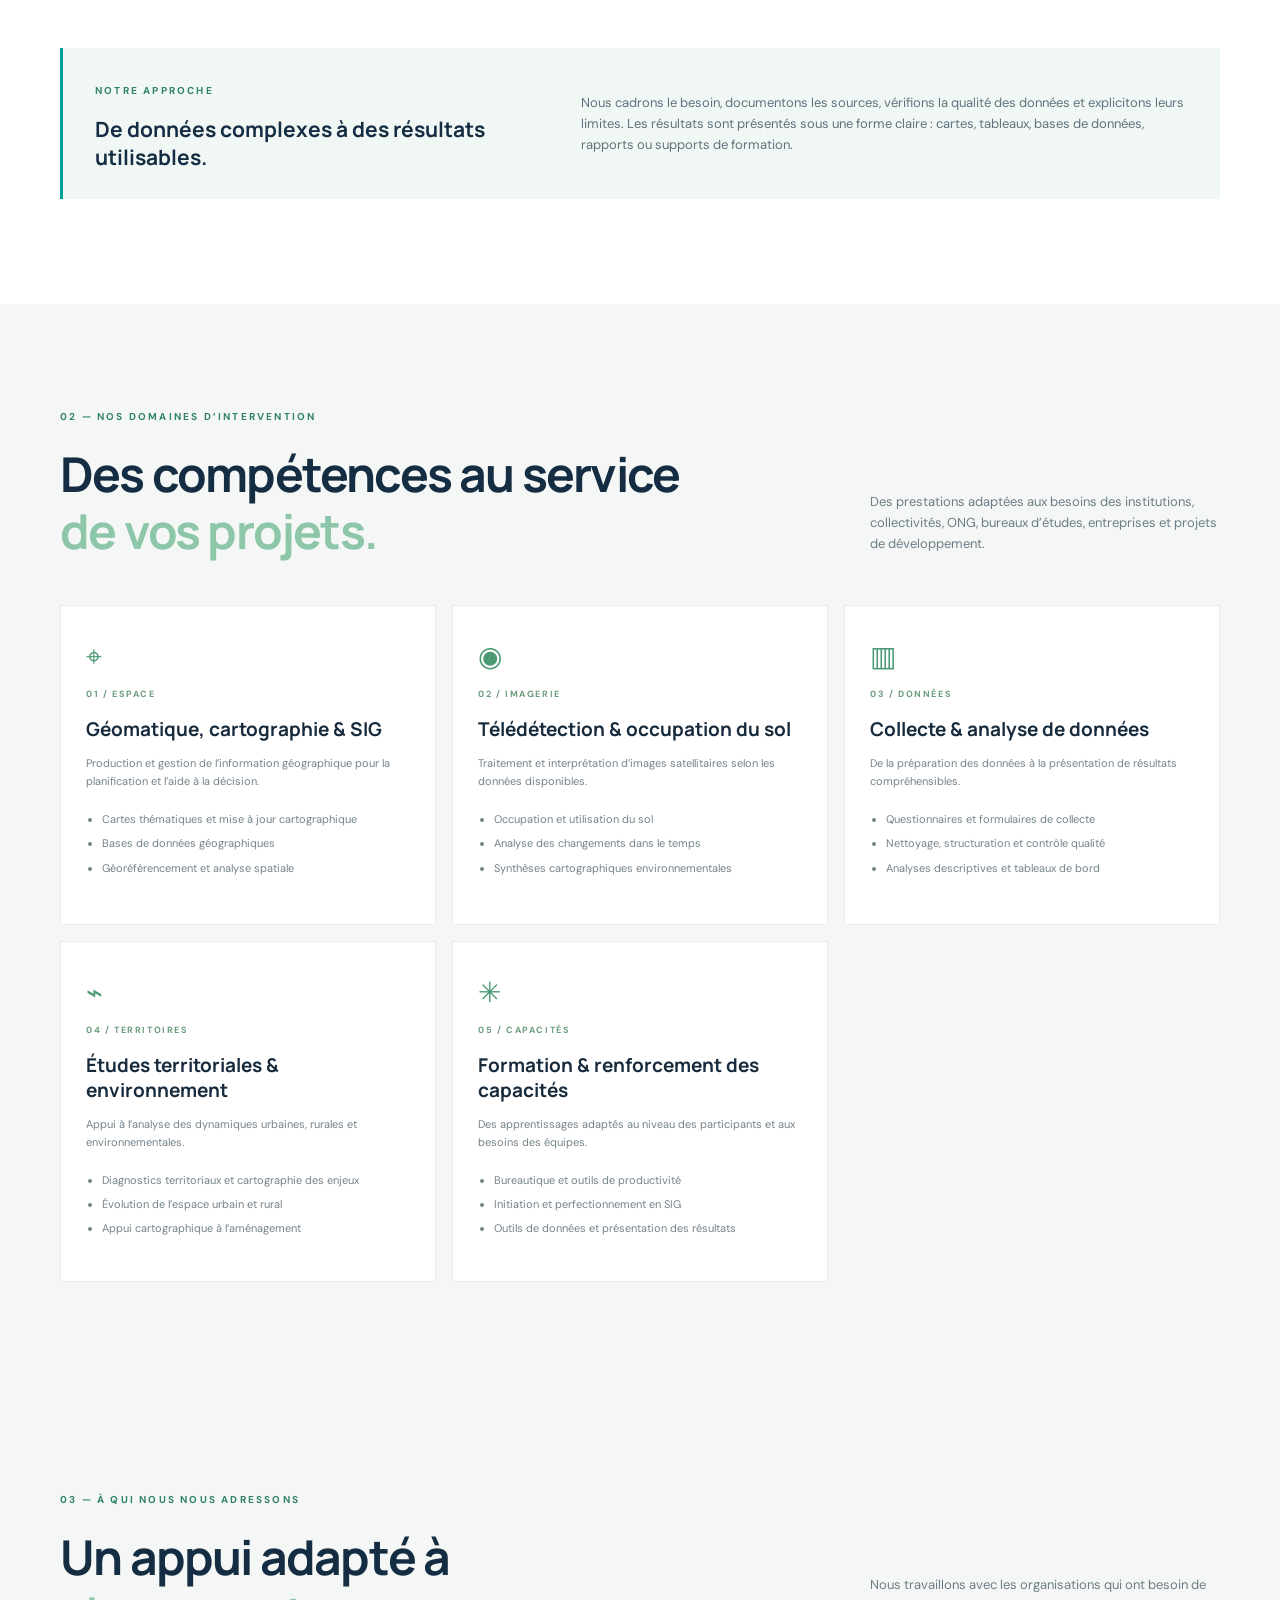
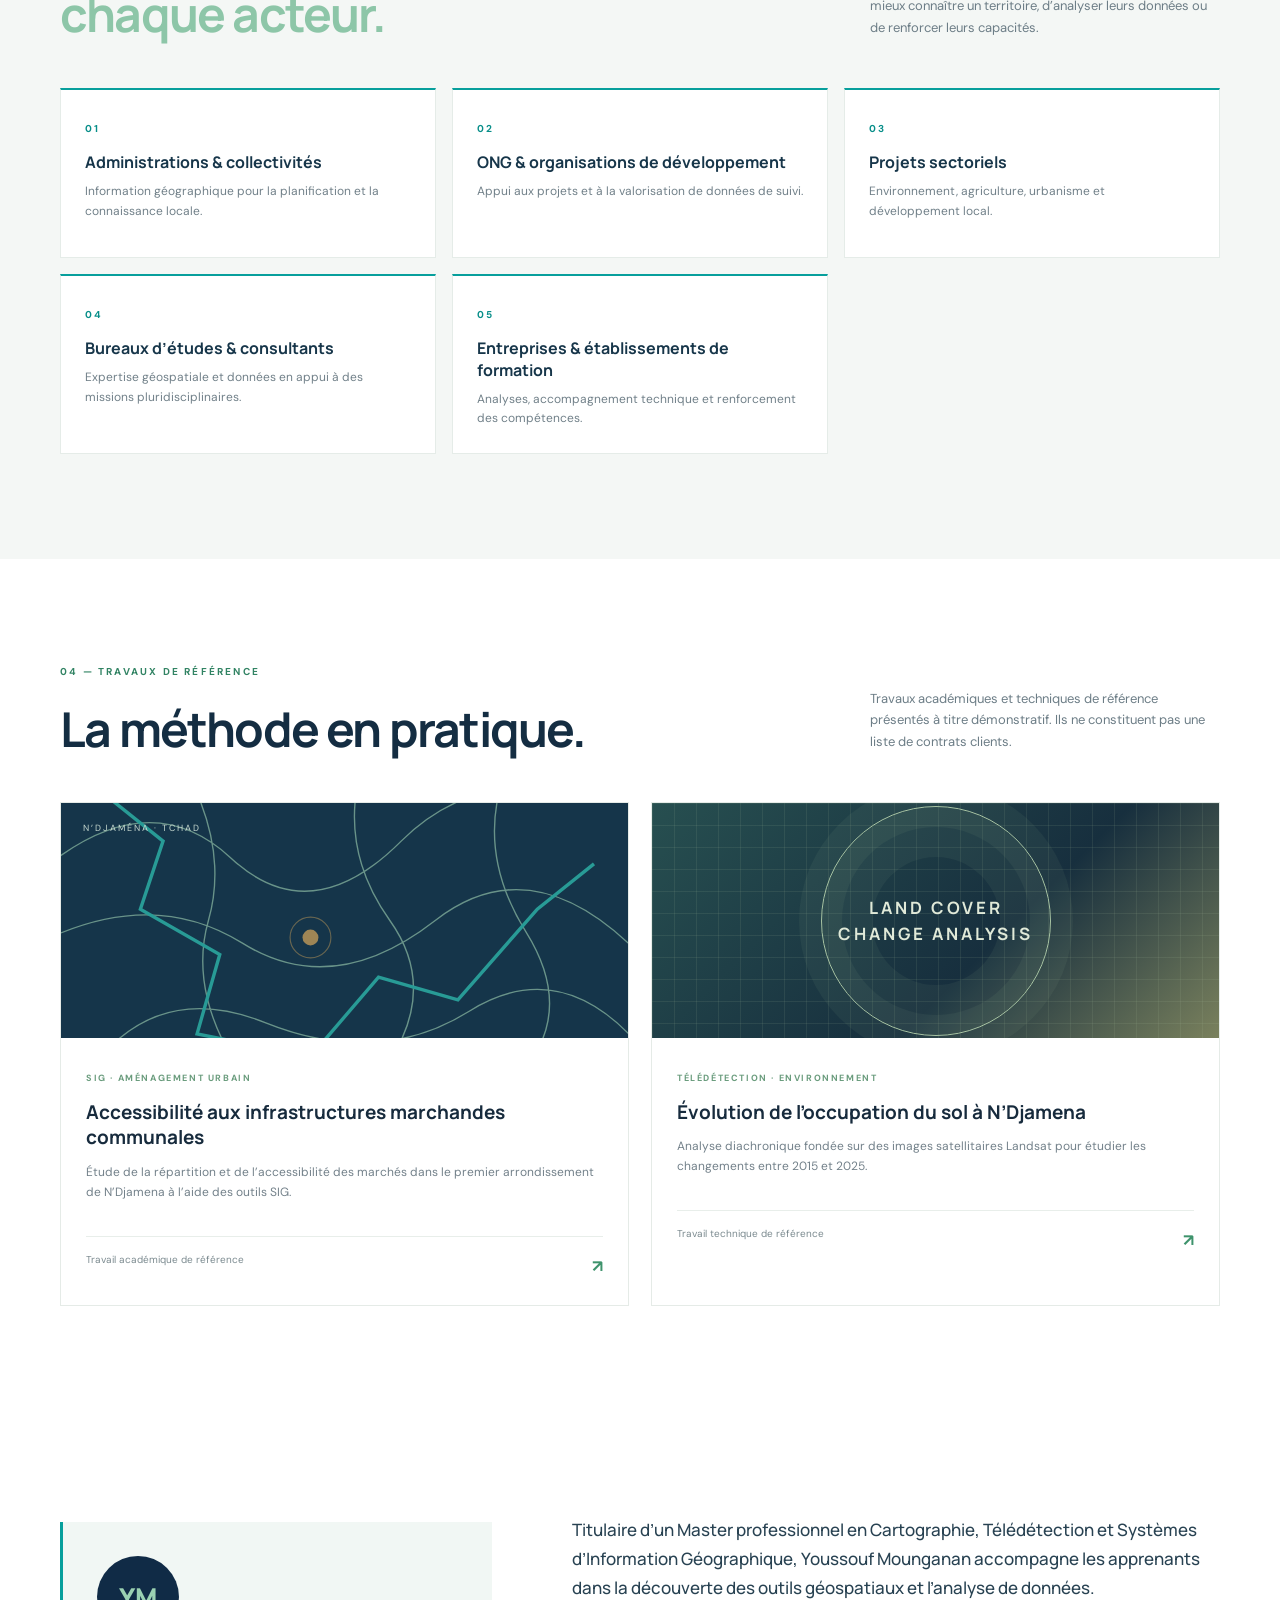
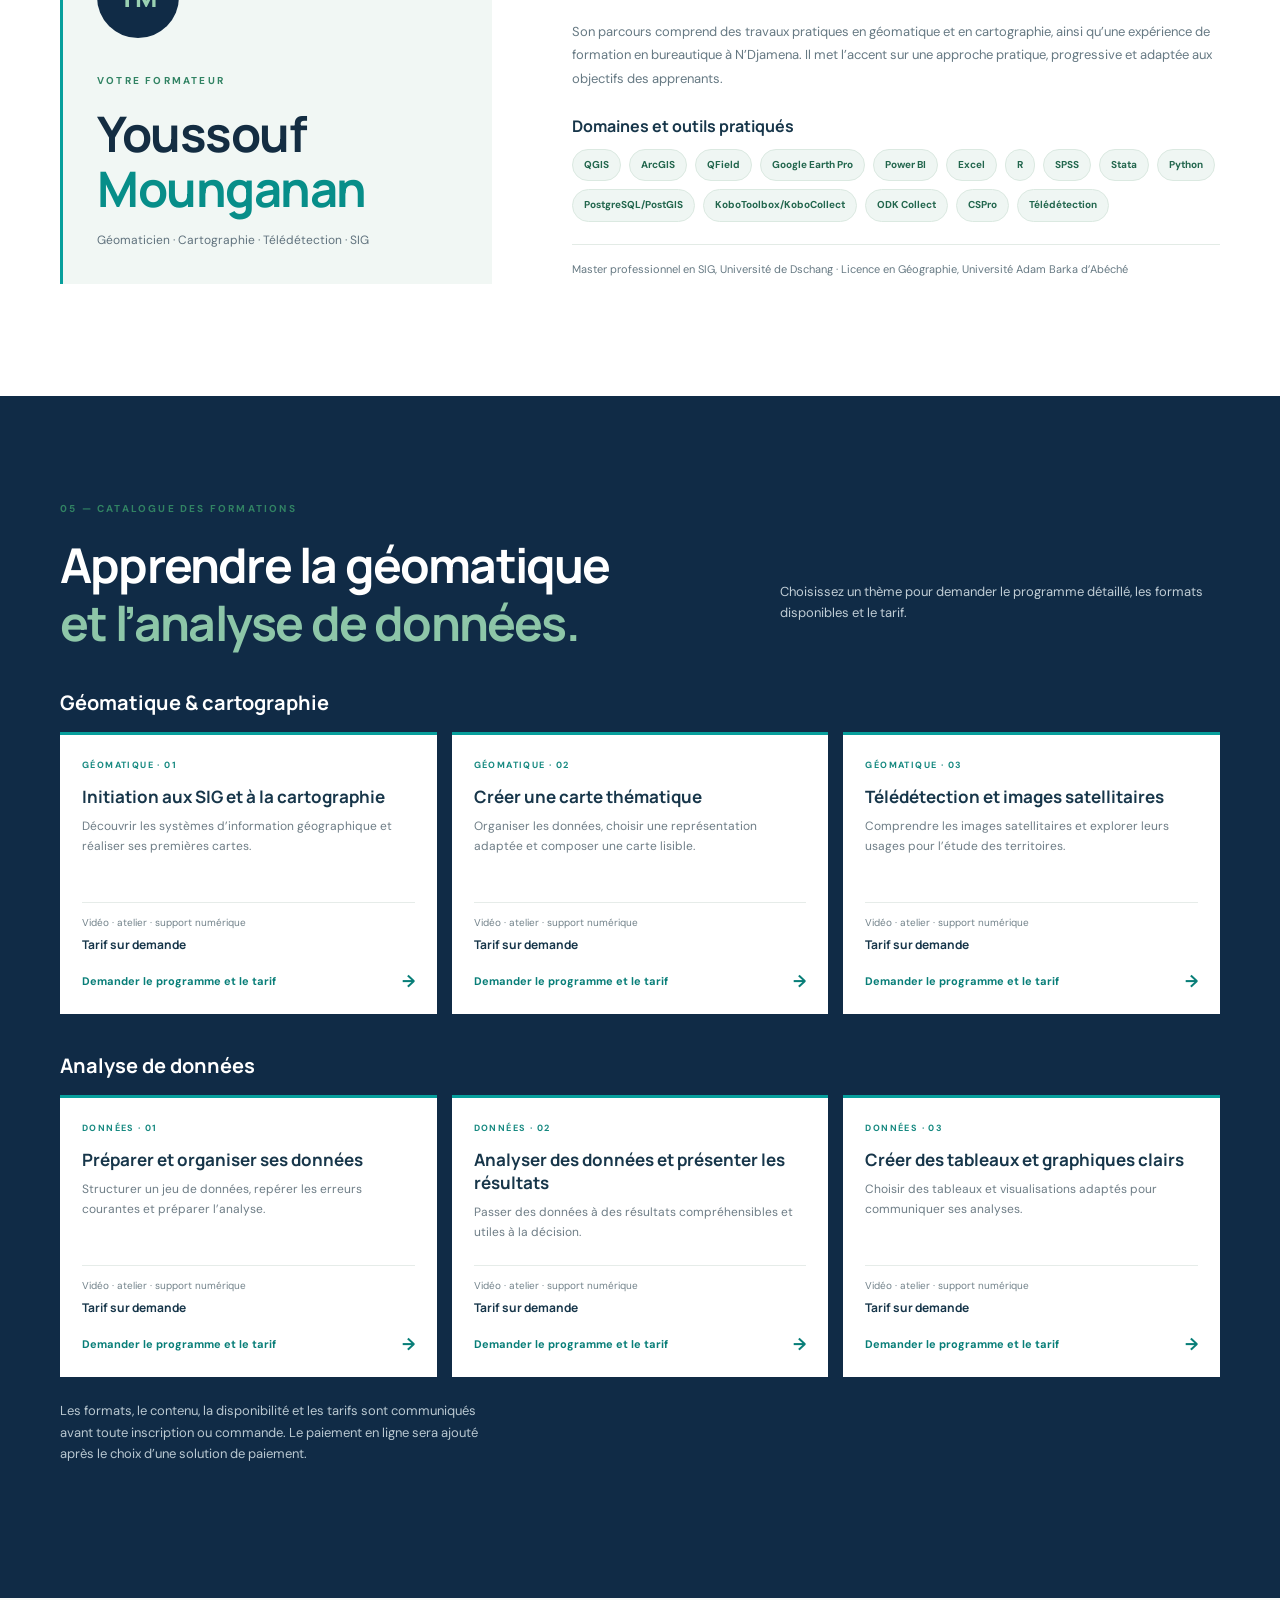
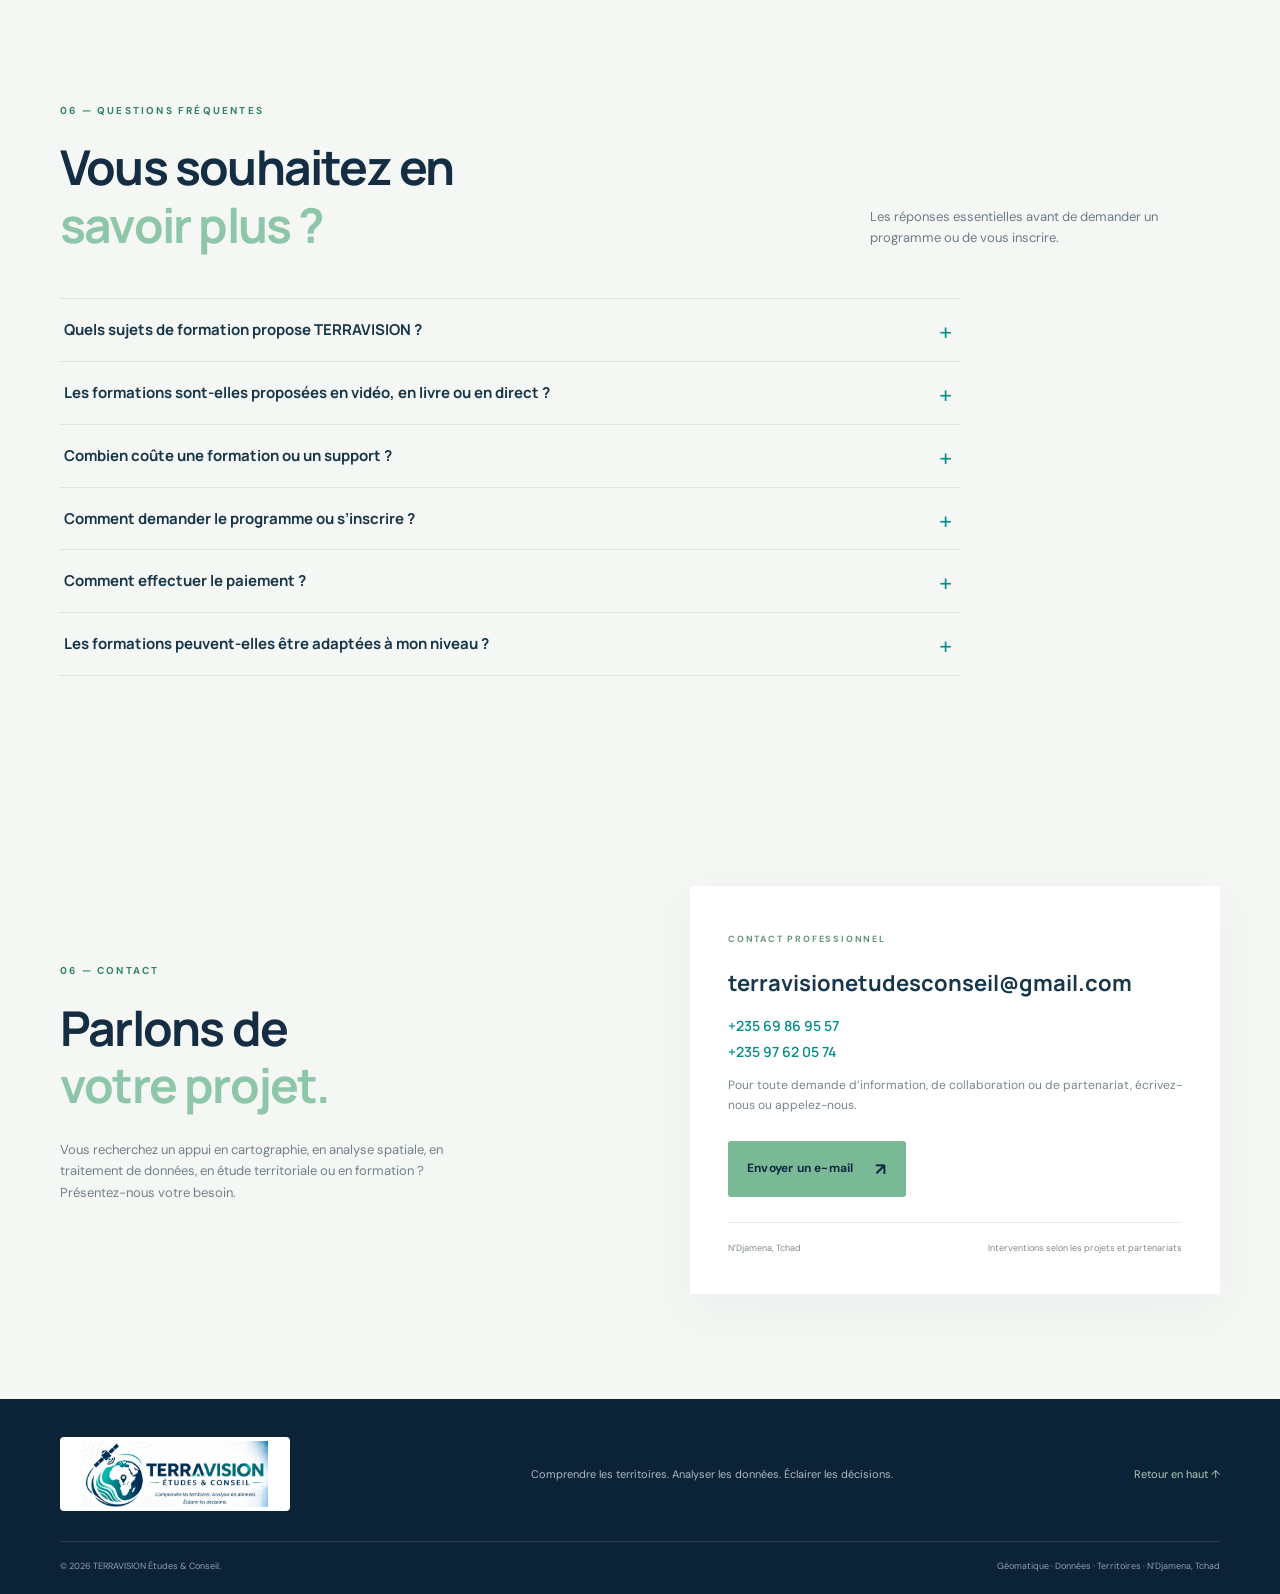
==== commit 9bccd228: "Add files via upload" ====
--- a/index.html
+++ b/index.html
@@ -97,7 +97,7 @@
 <section class="section trainer-section" id="formateur">
   <div class="container trainer-wrap">
     <div class="trainer-identity"><div class="trainer-monogram" aria-hidden="true">YM</div><span class="section-kicker">VOTRE FORMATEUR</span><h2>Youssouf<br><em>Mounganan</em></h2><p>Géomaticien · Cartographie · Télédétection · SIG</p></div>
-    <div class="trainer-bio"><p class="trainer-intro">Titulaire d’un Master professionnel en Cartographie, Télédétection et Systèmes d’Information Géographique, Youssouf Mounganan accompagne les apprenants dans la découverte des outils géospatiaux et l’analyse de données.</p><p>Son parcours comprend des travaux pratiques en géomatique et en cartographie, ainsi qu’une expérience de formation en bureautique à N’Djamena. Il met l’accent sur une approche pratique, progressive et adaptée aux objectifs des apprenants.</p><h3>Domaines et outils pratiqués</h3><div class="tool-tags"><span>QGIS</span><span>ArcGIS</span><span>Power BI</span><span>Excel</span><span>R</span><span>SPSS</span><span>Stata</span><span>Python</span><span>PostgreSQL/PostGIS</span><span>Télédétection</span></div><p class="trainer-education">Master professionnel en SIG, Université de Dschang · Licence en Géographie, Université Adam Barka d’Abéché</p></div>
+    <div class="trainer-bio"><p class="trainer-intro">Titulaire d’un Master professionnel en Cartographie, Télédétection et Systèmes d’Information Géographique, Youssouf Mounganan accompagne les apprenants dans la découverte des outils géospatiaux et l’analyse de données.</p><p>Son parcours comprend des travaux pratiques en géomatique et en cartographie, ainsi qu’une expérience de formation en bureautique à N’Djamena. Il met l’accent sur une approche pratique, progressive et adaptée aux objectifs des apprenants.</p><h3>Domaines et outils pratiqués</h3><div class="tool-tags"><span>QGIS</span><span>ArcGIS</span><span>QField</span><span>Google Earth Pro</span><span>Power BI</span><span>Excel</span><span>R</span><span>SPSS</span><span>Stata</span><span>Python</span><span>PostgreSQL/PostGIS</span><span>KoboToolbox/KoboCollect</span><span>ODK Collect</span><span>CSPro</span><span>Télédétection</span></div><p class="trainer-education">Master professionnel en SIG, Université de Dschang · Licence en Géographie, Université Adam Barka d’Abéché</p></div>
   </div>
 </section>
 
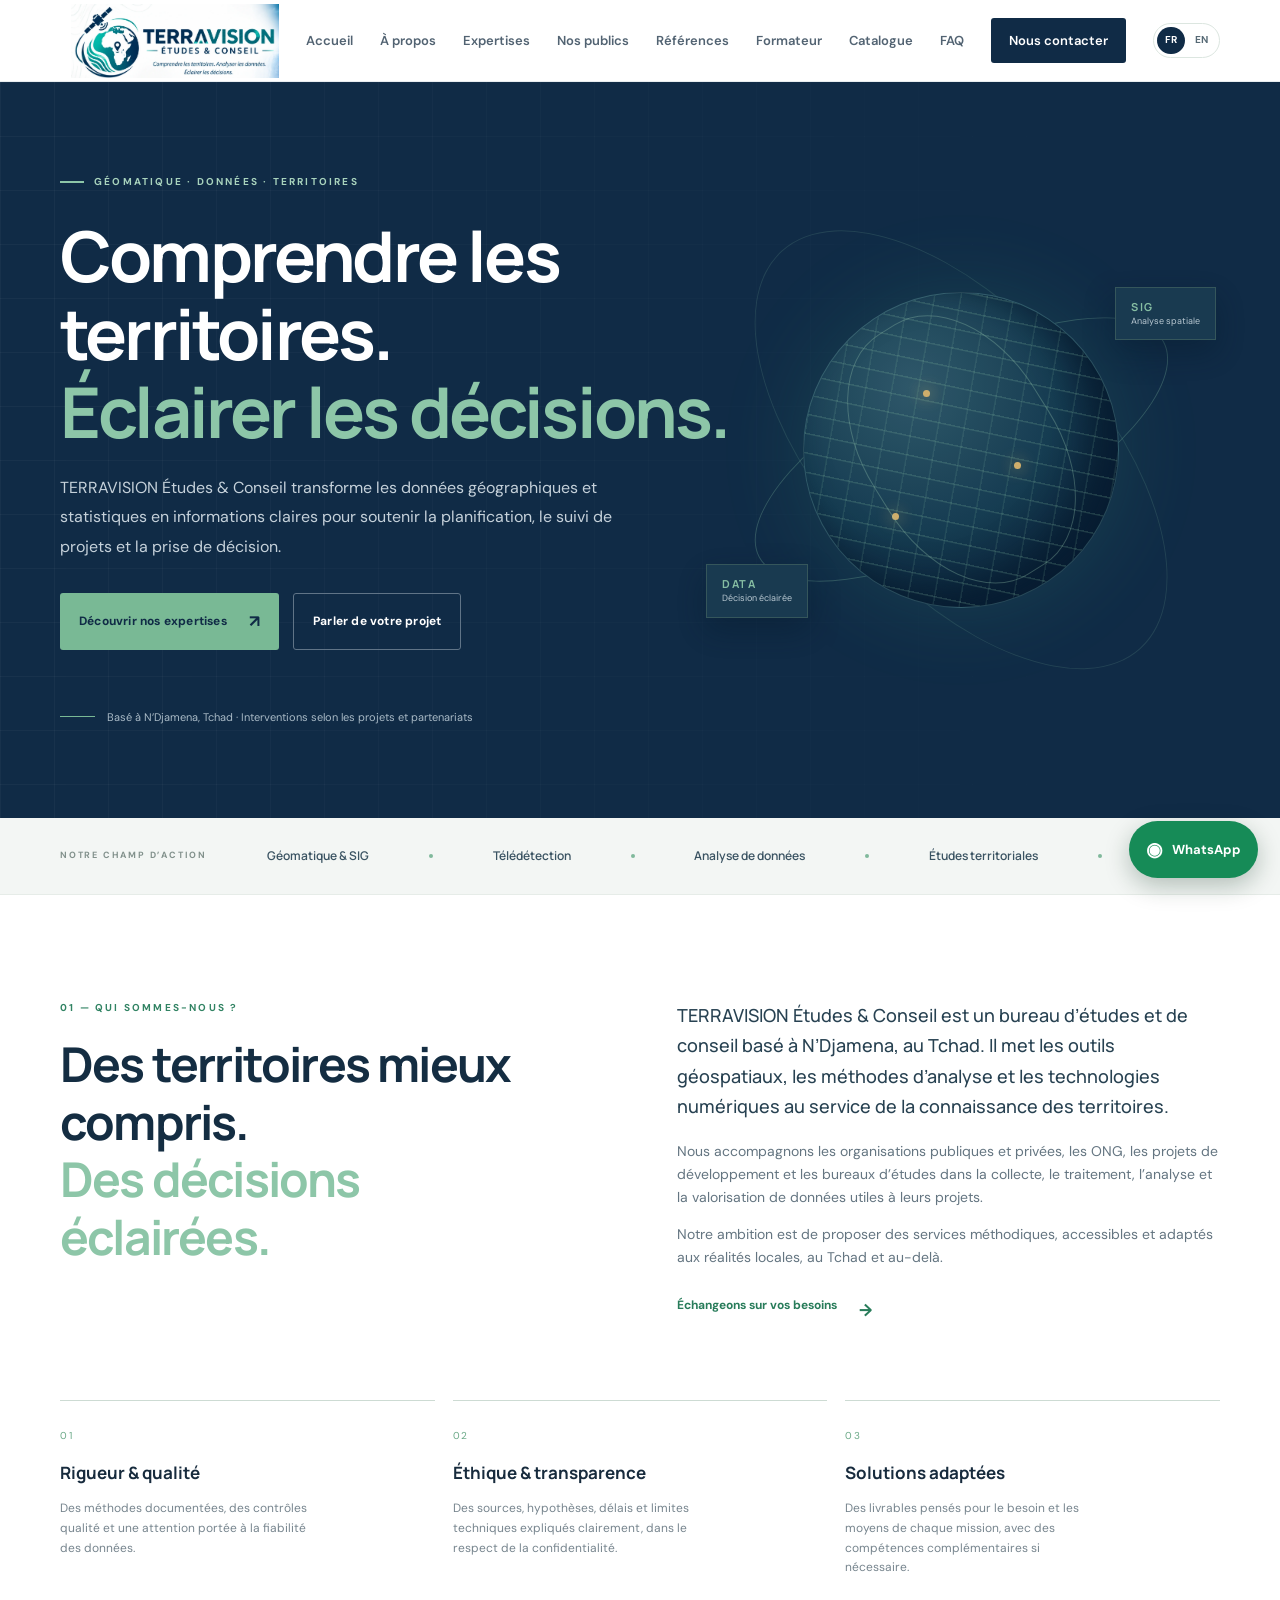
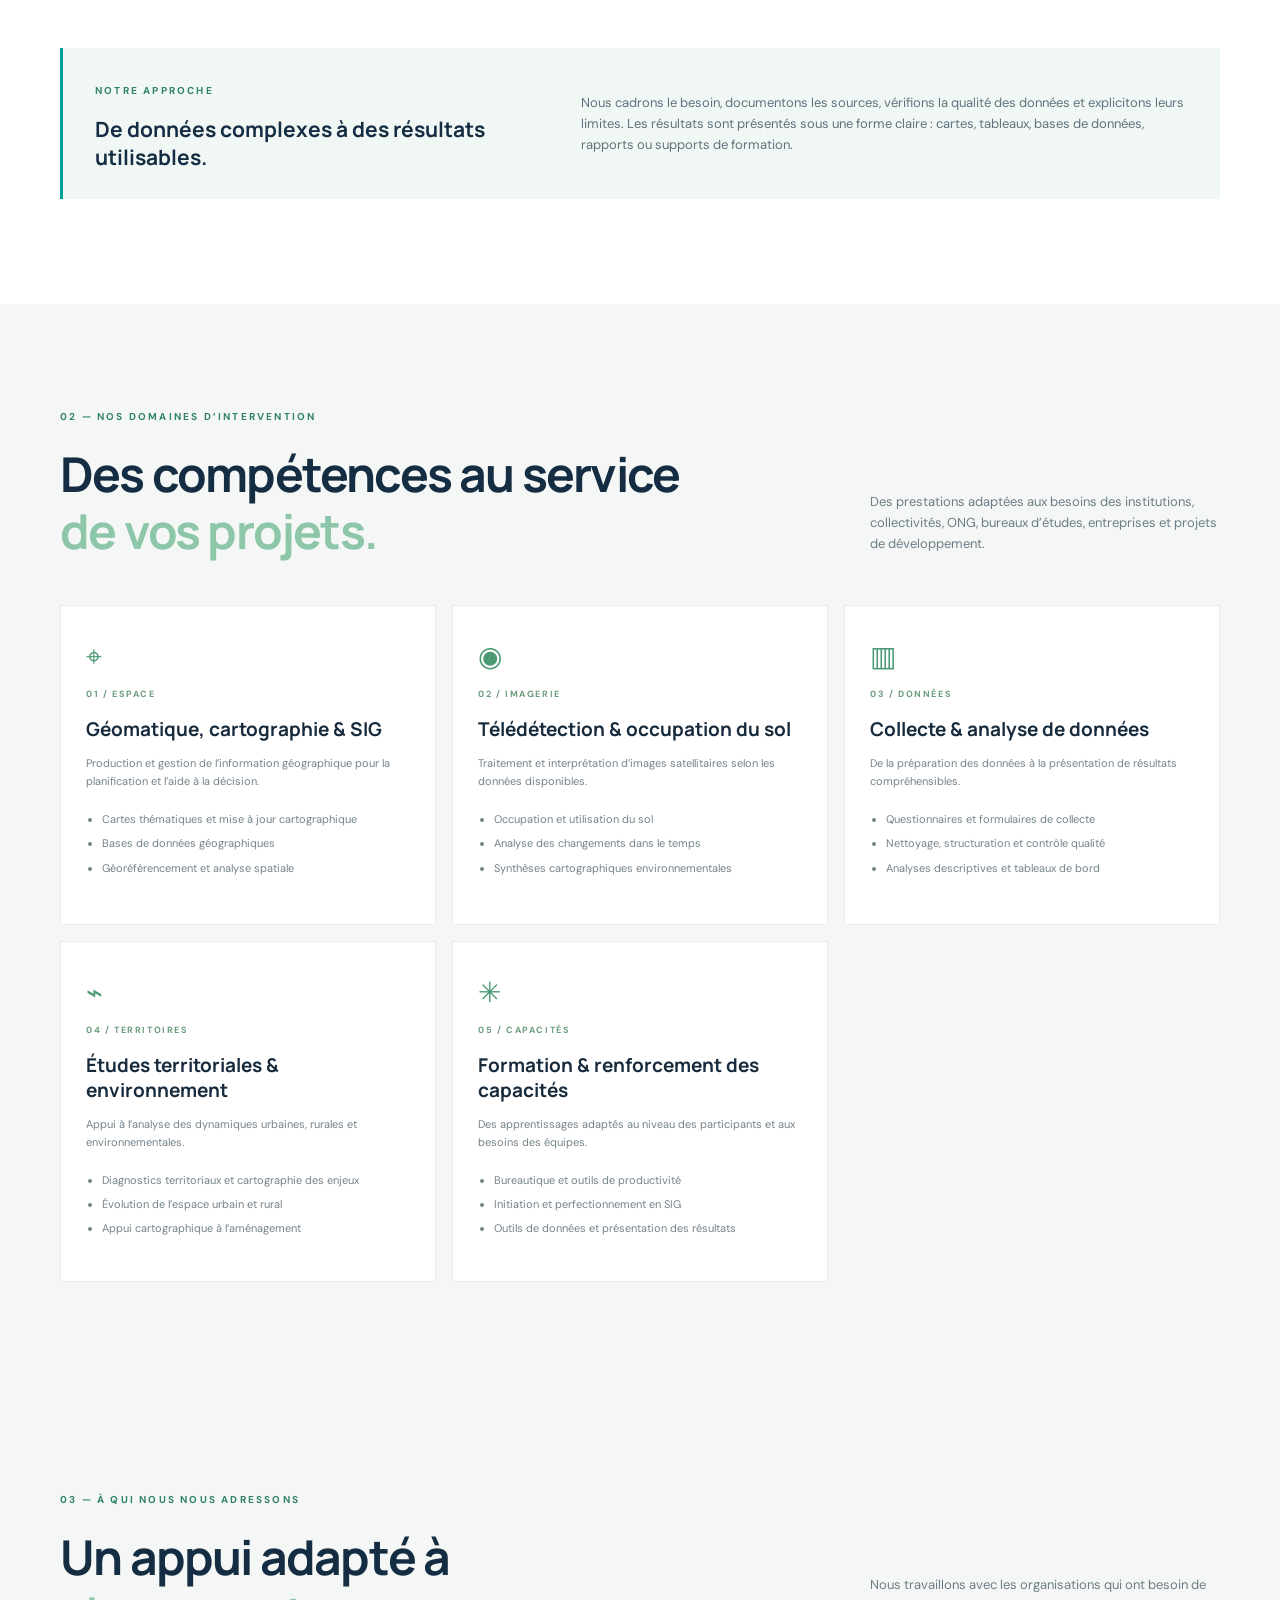
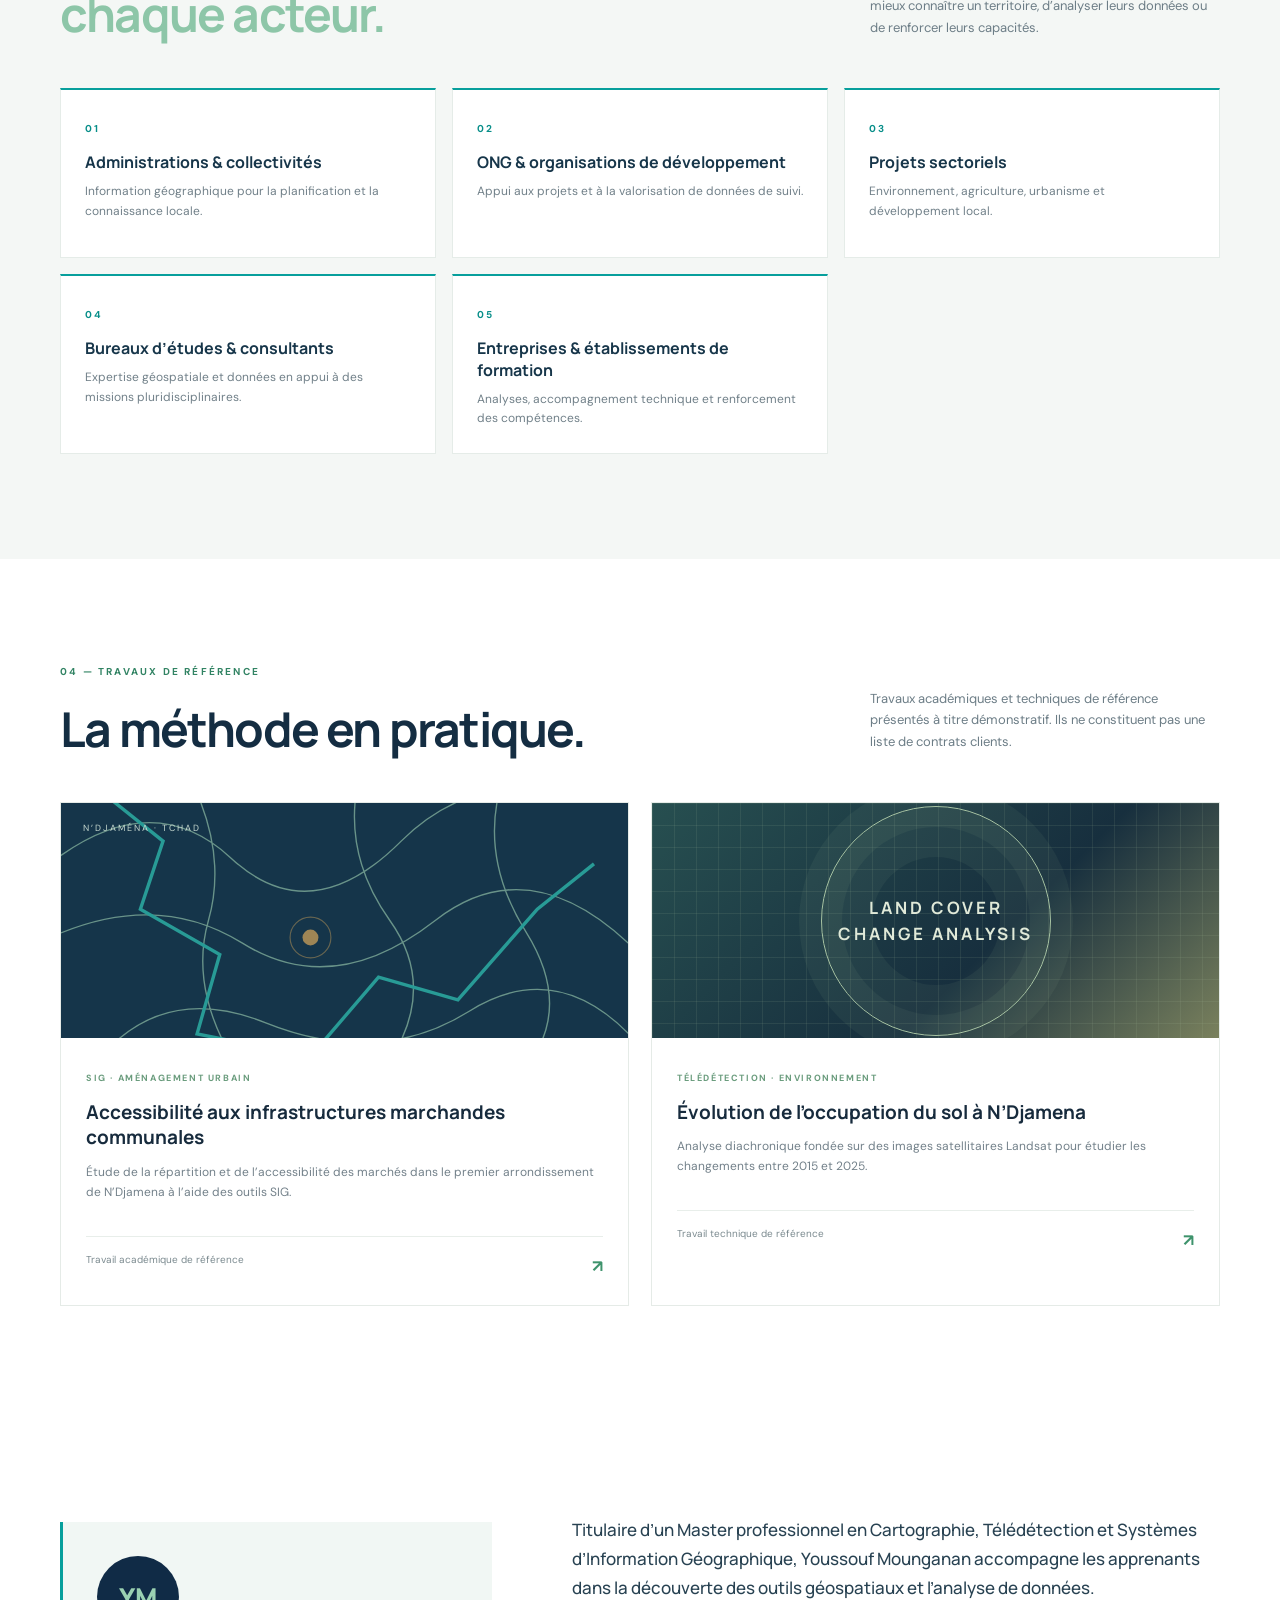
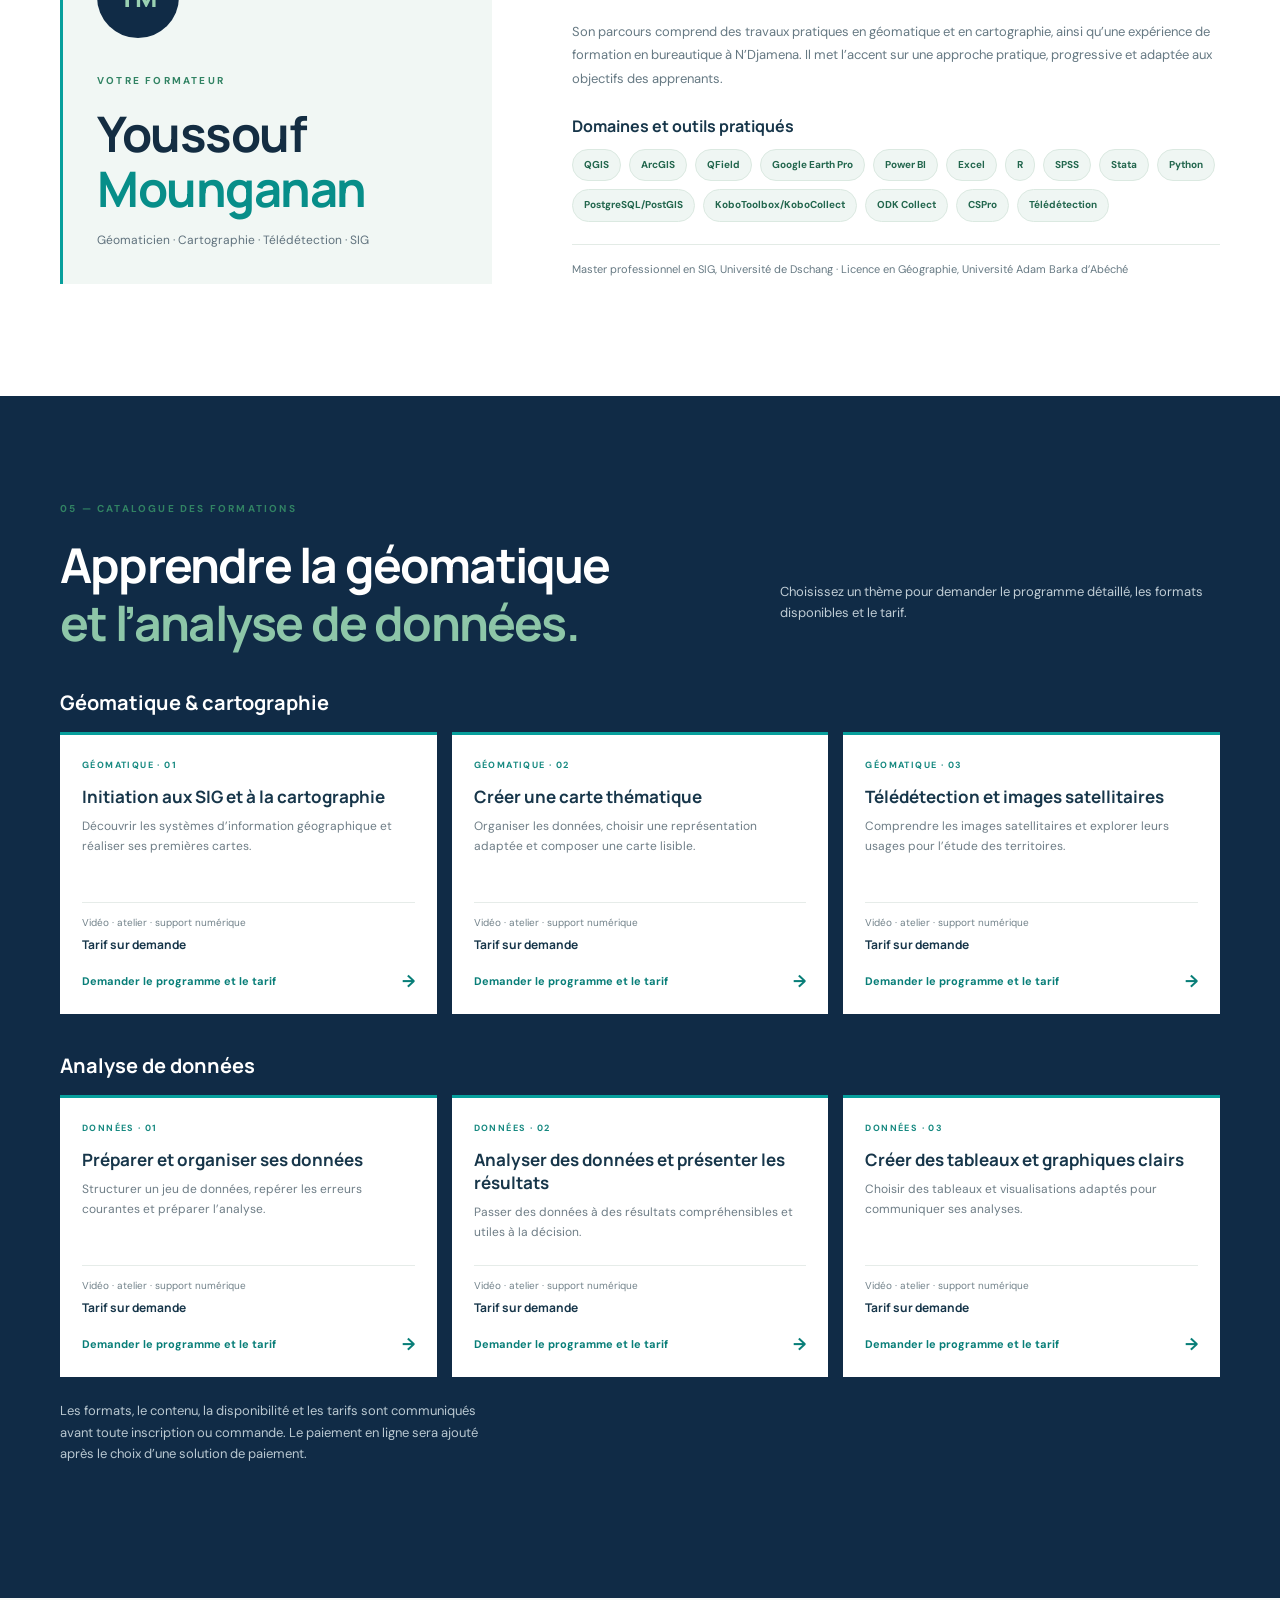
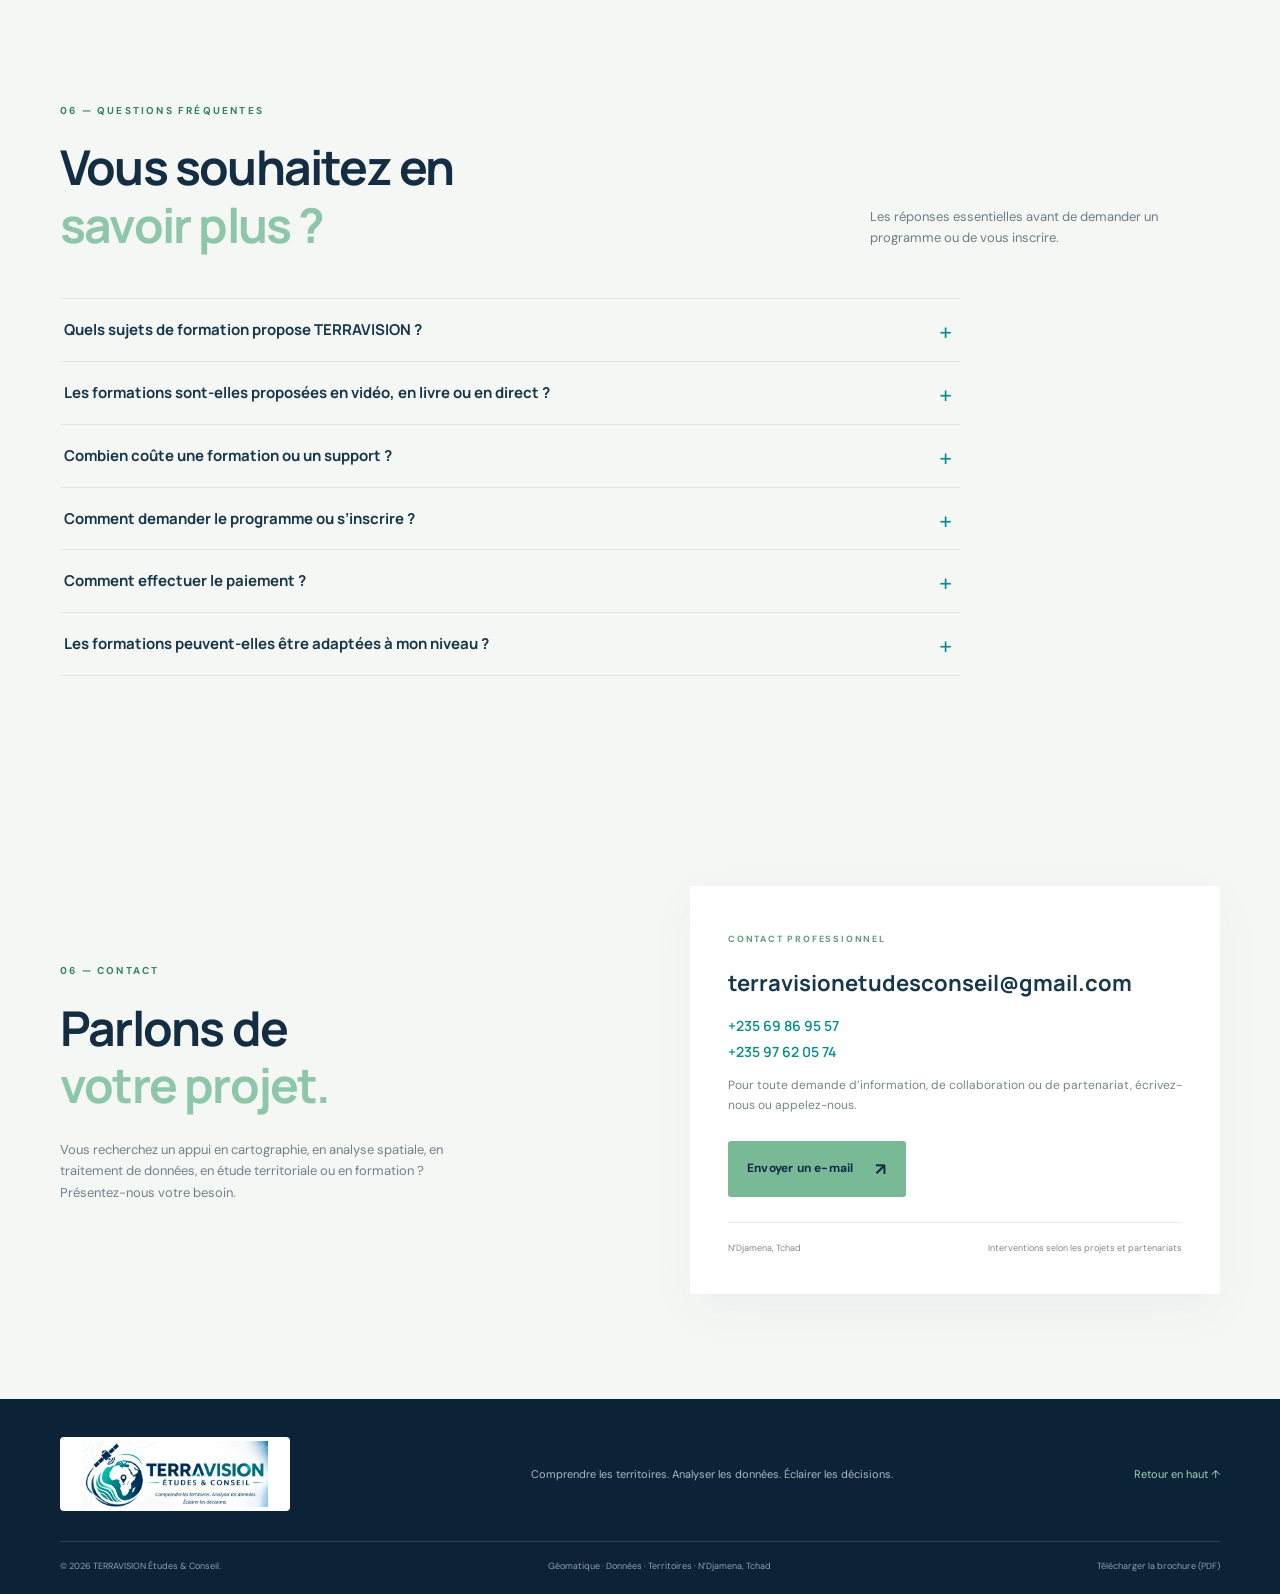
==== commit 84d86fa9: "Add files via upload" ====
--- a/index.html
+++ b/index.html
@@ -6,6 +6,9 @@
   <meta name="description" content="TERRAVISION Études & Conseil, basé à N’Djamena, accompagne les organisations en géomatique, cartographie, télédétection, analyse de données, études territoriales et formation.">
   <meta name="theme-color" content="#102b46">
   <title>TERRAVISION Études & Conseil | Géomatique et données au Tchad</title>
+  <link rel="alternate" hreflang="fr" href="https://terravision-ui.github.io/terravision-site-vitrine/">
+  <link rel="alternate" hreflang="en" href="https://terravision-ui.github.io/terravision-site-vitrine/en/">
+  <link rel="alternate" hreflang="x-default" href="https://terravision-ui.github.io/terravision-site-vitrine/">
   <link rel="icon" type="image/webp" href="logo-terravision.webp">
   <link rel="preconnect" href="https://fonts.googleapis.com">
   <link rel="preconnect" href="https://fonts.gstatic.com" crossorigin>
@@ -21,6 +24,7 @@
     <button class="menu-toggle" aria-label="Ouvrir le menu" aria-expanded="false">☰</button>
     <nav class="main-nav" aria-label="Navigation principale">
       <a href="#accueil">Accueil</a><a href="#apropos">À propos</a><a href="#expertises">Expertises</a><a href="#publics">Nos publics</a><a href="#realisations">Références</a><a href="#formateur">Formateur</a><a href="#formation">Catalogue</a><a href="#faq">FAQ</a><a class="nav-cta" href="#contact">Nous contacter</a>
+      <div class="language-switch" aria-label="Choisir la langue"><a class="active" href="./" aria-current="page" lang="fr">FR</a><a href="en/" lang="en">EN</a></div>
     </nav>
   </div>
 </header>
@@ -149,7 +153,7 @@
     <a href="https://wa.me/23597620574?text=Bonjour%20TERRAVISION%2C%20je%20souhaite%20obtenir%20des%20informations%20sur%20vos%20formations." target="_blank" rel="noopener noreferrer">+235 97 62 05 74</a>
   </div>
 </details>
-<footer class="site-footer"><div class="container footer-top"><a class="brand brand-footer" href="#accueil" aria-label="TERRAVISION, retour à l’accueil"><img class="brand-logo" src="logo-terravision.webp" alt="TERRAVISION Études & Conseil"></a><p>Comprendre les territoires. Analyser les données. Éclairer les décisions.</p><a href="#accueil" class="back-top">Retour en haut ↑</a></div><div class="container footer-bottom"><span>© <span id="year"></span> TERRAVISION Études & Conseil.</span><span>Géomatique · Données · Territoires · N’Djamena, Tchad</span></div></footer>
+<footer class="site-footer"><div class="container footer-top"><a class="brand brand-footer" href="#accueil" aria-label="TERRAVISION, retour à l’accueil"><img class="brand-logo" src="logo-terravision.webp" alt="TERRAVISION Études & Conseil"></a><p>Comprendre les territoires. Analyser les données. Éclairer les décisions.</p><a href="#accueil" class="back-top">Retour en haut ↑</a></div><div class="container footer-bottom"><span>© <span id="year"></span> TERRAVISION Études & Conseil.</span><span>Géomatique · Données · Territoires · N’Djamena, Tchad</span><a href="brochure-fr.pdf" target="_blank" rel="noopener">Télécharger la brochure (PDF)</a></div></footer>
 <script src="script.js"></script>
 </body>
 </html>
--- a/style.css
+++ b/style.css
@@ -76,3 +76,9 @@
 .trainer-bio .trainer-education{border-top:1px solid #e3ebe6;padding-top:15px;margin-top:22px;font-size:11px}
 @media(max-width:900px){.trainer-wrap{gap:42px}}
 @media(max-width:680px){.trainer-wrap{grid-template-columns:1fr;gap:26px}.trainer-identity{padding:25px}.trainer-monogram{width:70px;height:70px;margin-bottom:22px}}
+
+/* Language selector */
+.language-switch{display:inline-flex;align-items:center;gap:2px;padding:3px;border:1px solid #dce6e0;border-radius:20px;white-space:nowrap}
+.language-switch a{padding:5px 8px!important;border-radius:16px;font-size:10px!important;font-weight:700;color:#566975}
+.language-switch a.active{background:#102b46;color:#fff}
+@media(max-width:680px){.language-switch{align-self:flex-start;margin-top:8px}.language-switch a{padding:7px 12px!important}}
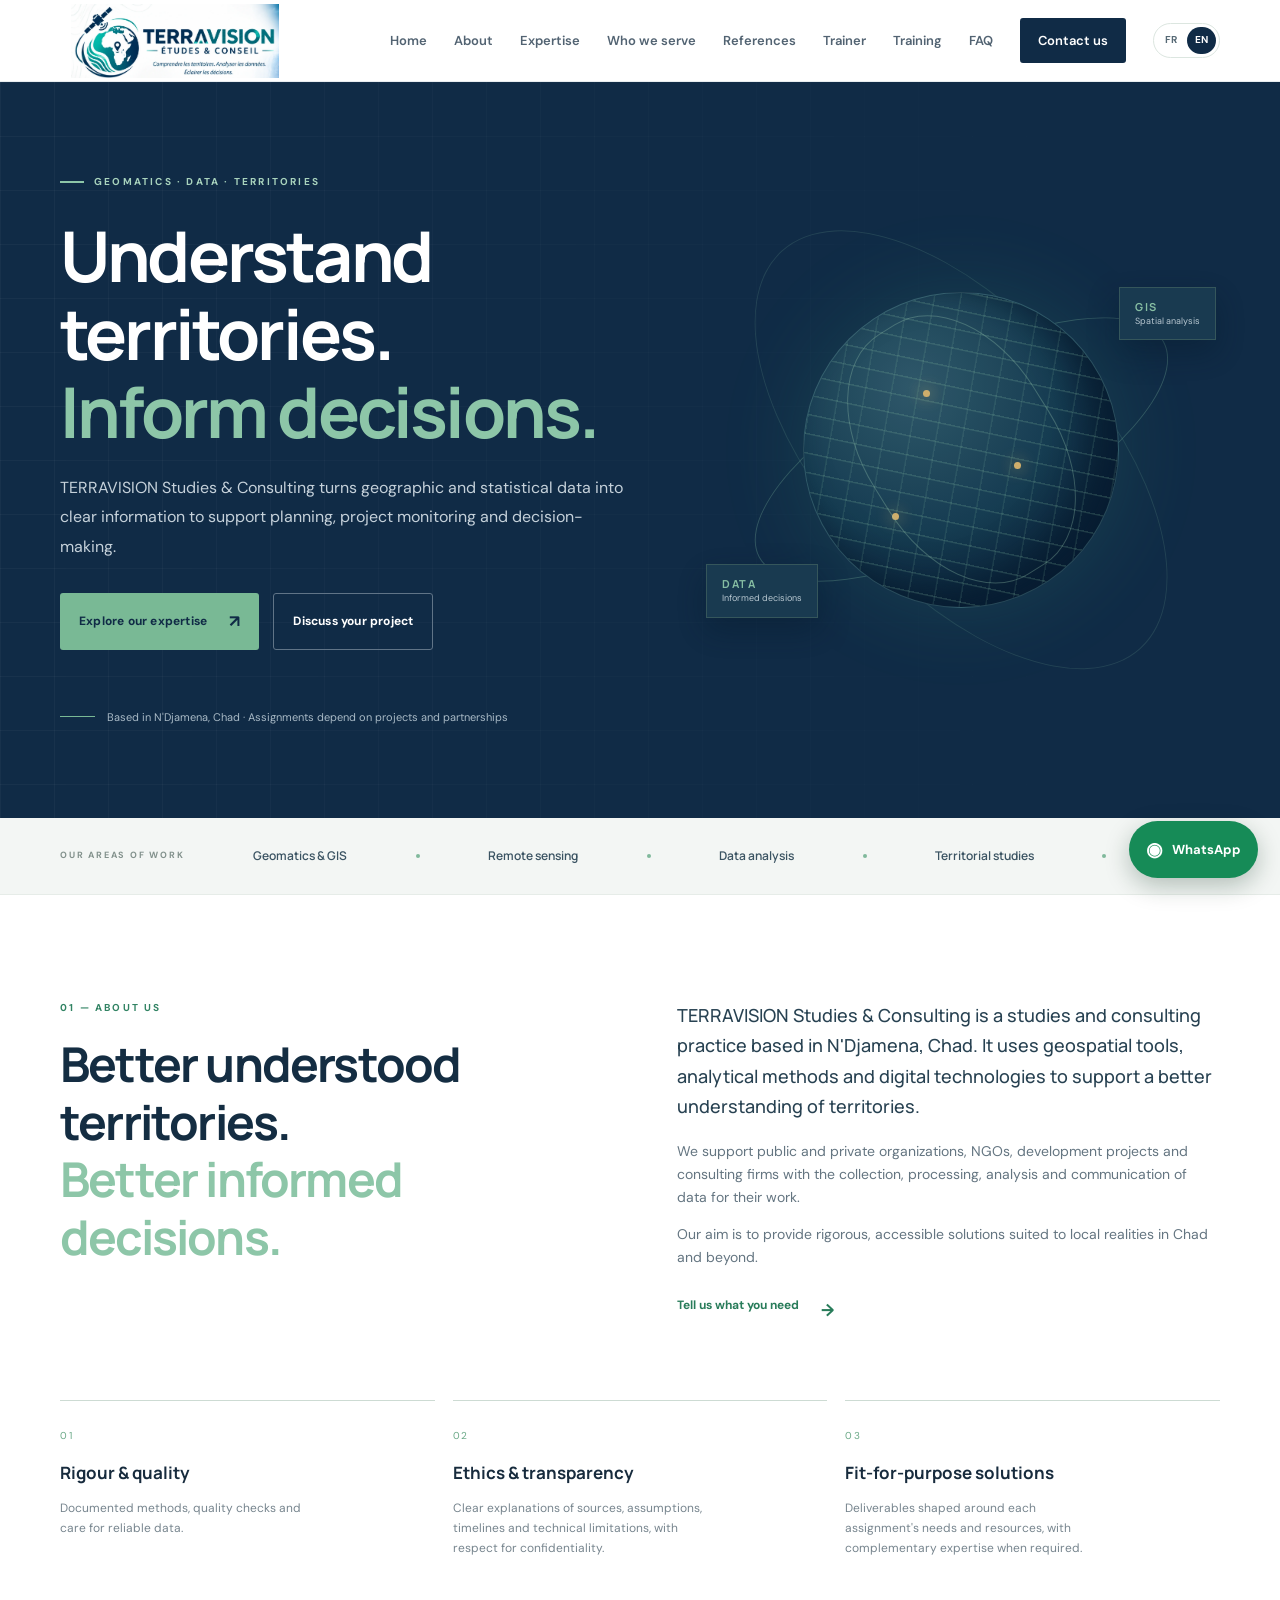
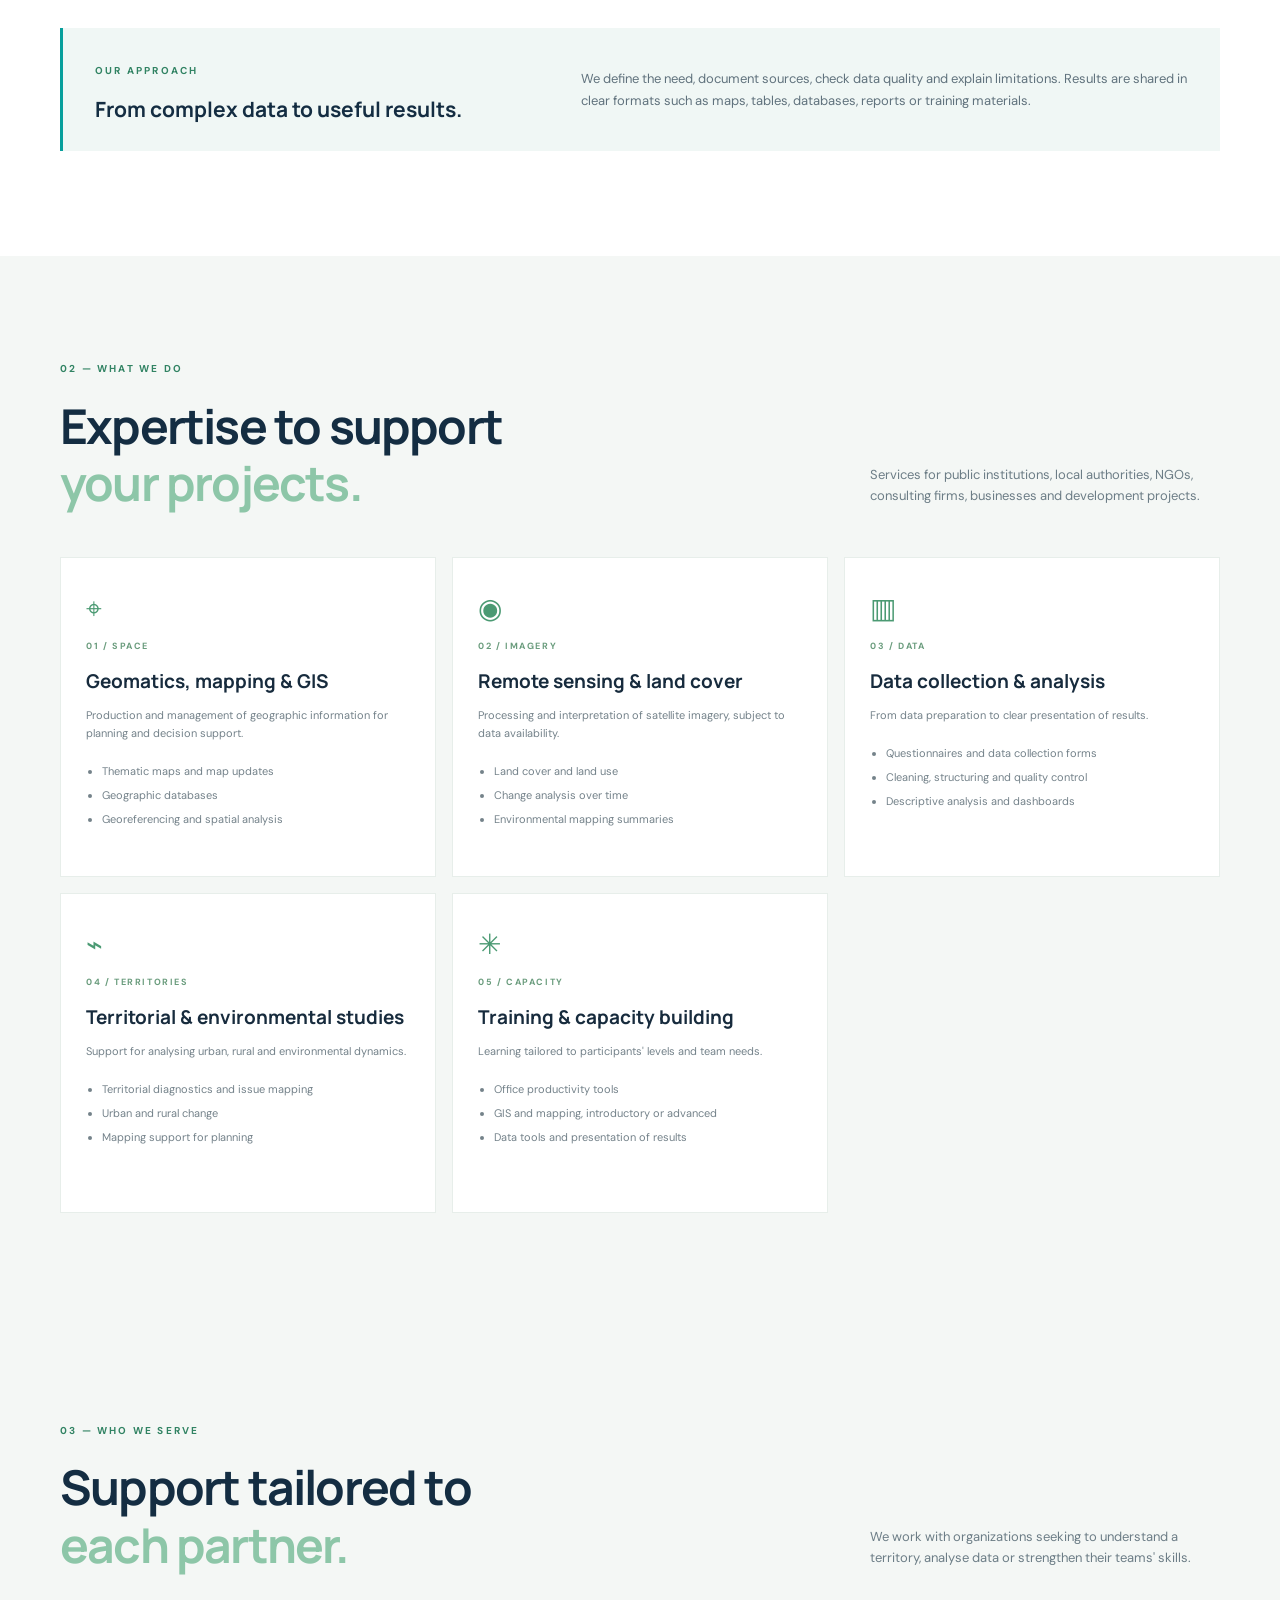
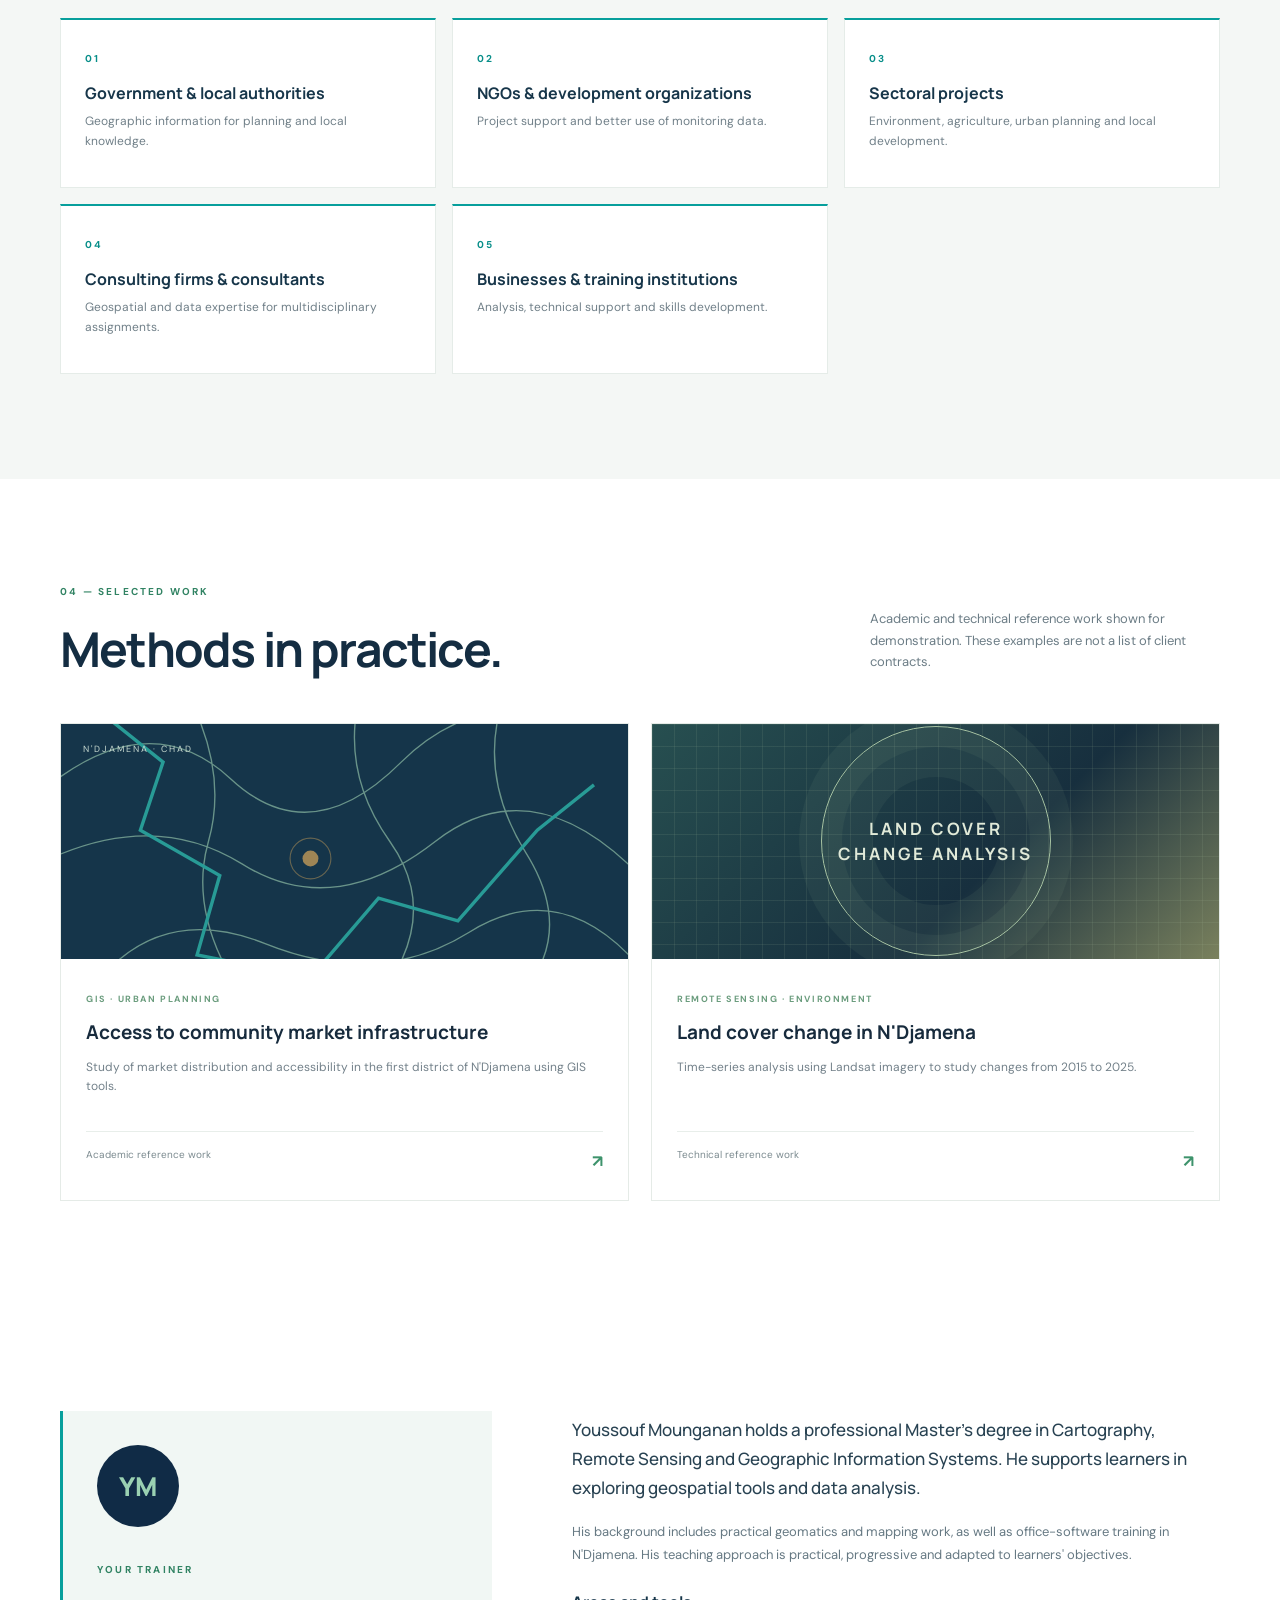
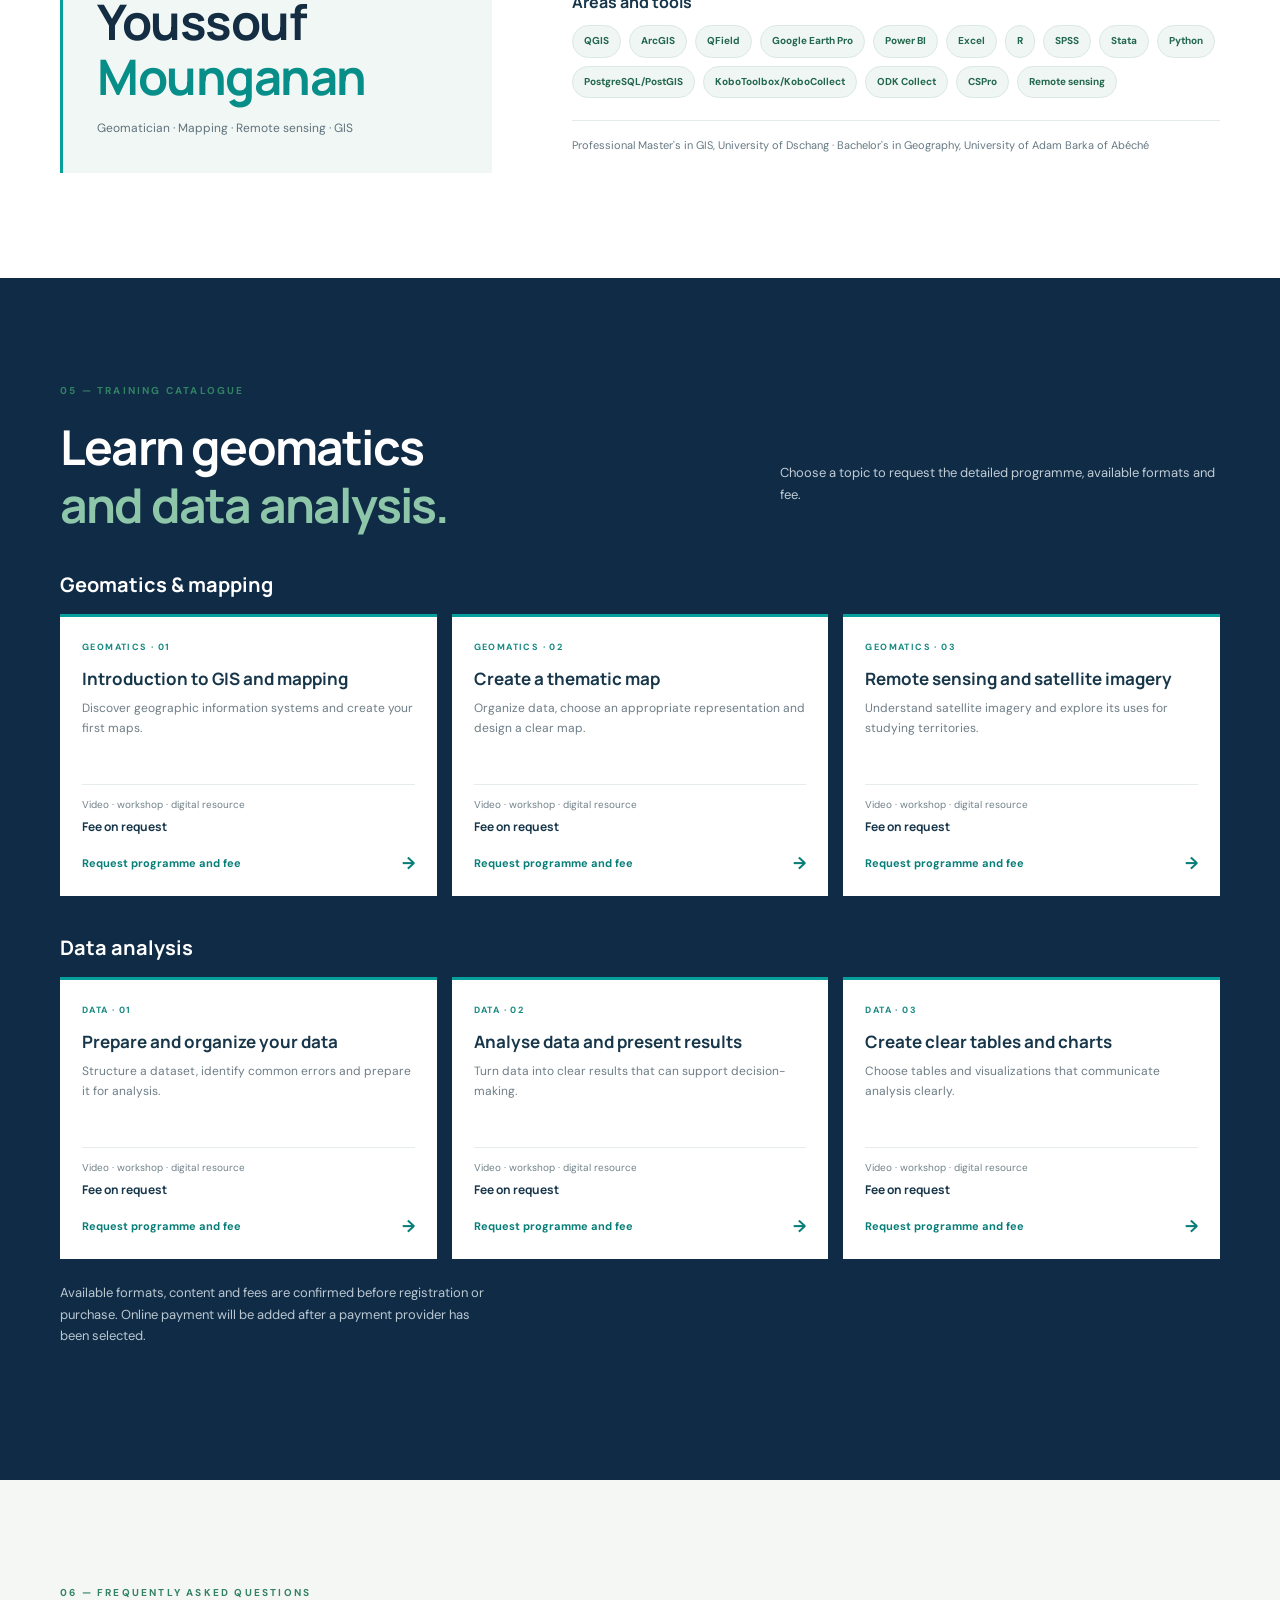
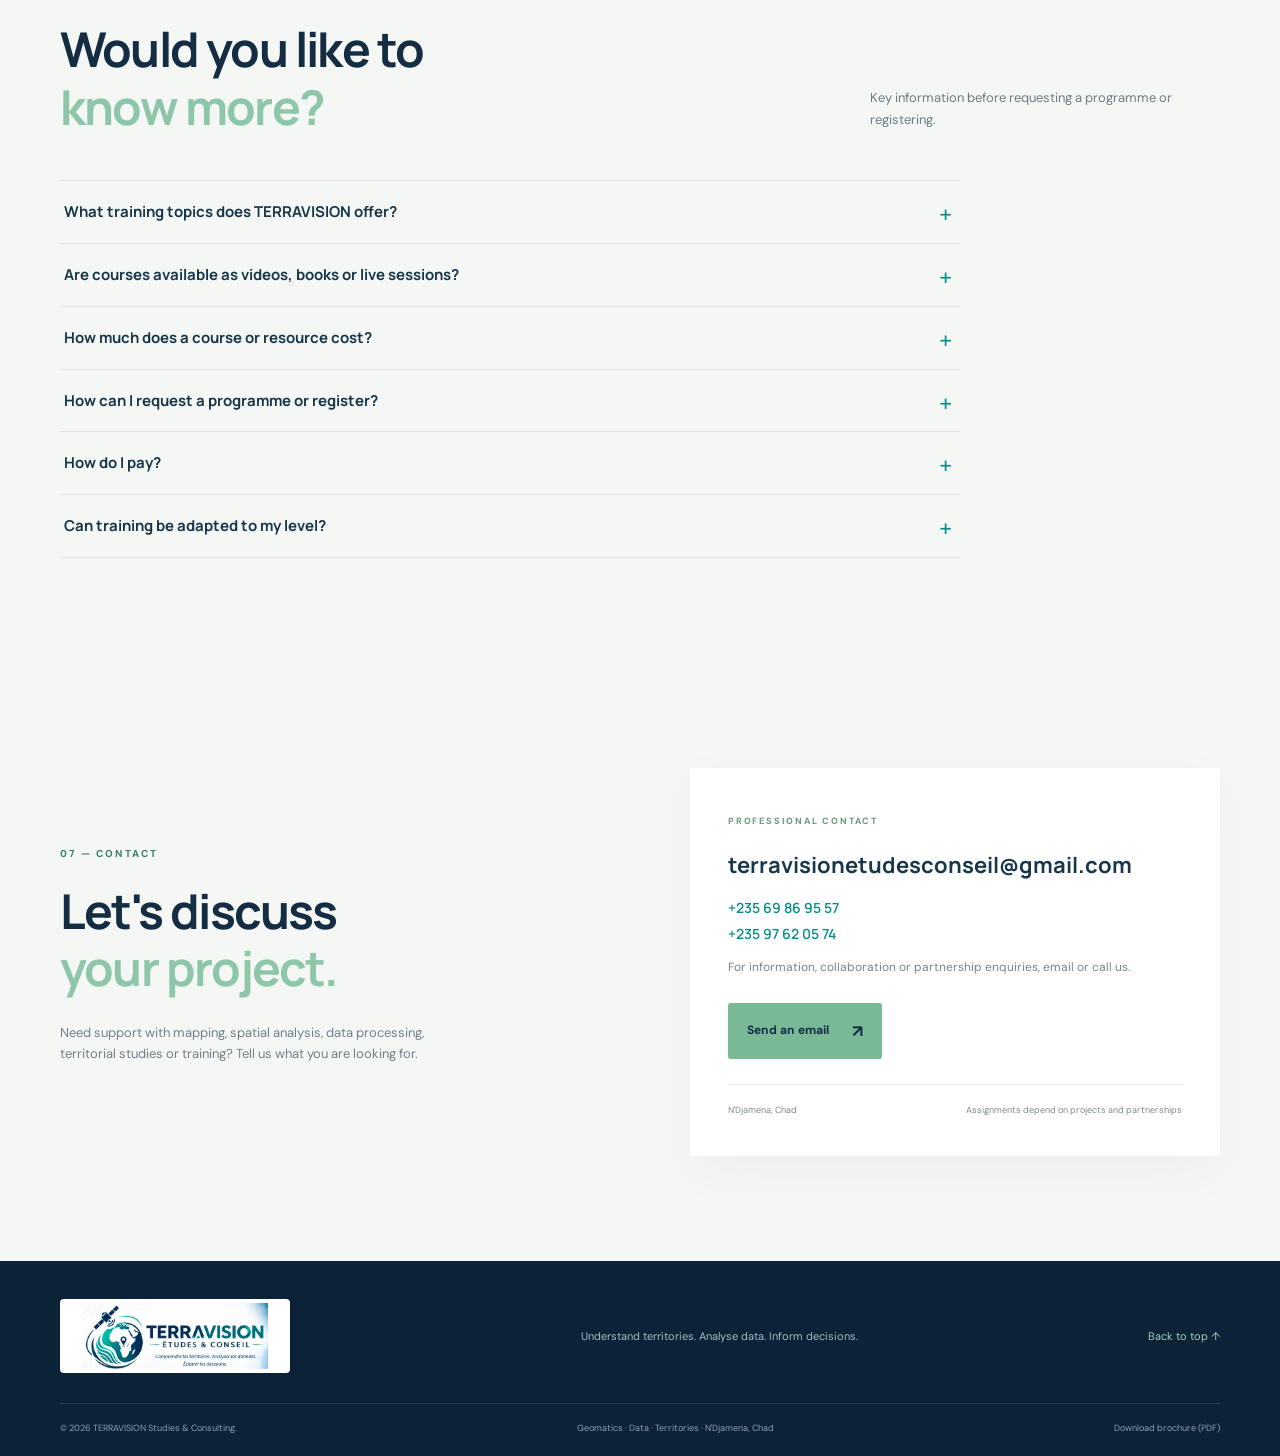
==== commit 81252bdf: "Add files via upload" ====
--- a/index.html
+++ b/index.html
@@ -1,159 +1,45 @@
 <!doctype html>
-<html lang="fr">
+<html lang="en">
 <head>
   <meta charset="utf-8">
   <meta name="viewport" content="width=device-width, initial-scale=1">
-  <meta name="description" content="TERRAVISION Études & Conseil, basé à N’Djamena, accompagne les organisations en géomatique, cartographie, télédétection, analyse de données, études territoriales et formation.">
+  <meta name="description" content="TERRAVISION Studies & Consulting, based in N'Djamena, supports organizations with geomatics, mapping, remote sensing, data analysis, territorial studies and training.">
   <meta name="theme-color" content="#102b46">
-  <title>TERRAVISION Études & Conseil | Géomatique et données au Tchad</title>
+  <title>TERRAVISION Studies & Consulting | Geomatics and Data in Chad</title>
   <link rel="alternate" hreflang="fr" href="https://terravision-ui.github.io/terravision-site-vitrine/">
   <link rel="alternate" hreflang="en" href="https://terravision-ui.github.io/terravision-site-vitrine/en/">
   <link rel="alternate" hreflang="x-default" href="https://terravision-ui.github.io/terravision-site-vitrine/">
-  <link rel="icon" type="image/webp" href="logo-terravision.webp">
+  <link rel="icon" type="image/webp" href="../logo-terravision.webp">
   <link rel="preconnect" href="https://fonts.googleapis.com">
   <link rel="preconnect" href="https://fonts.gstatic.com" crossorigin>
   <link href="https://fonts.googleapis.com/css2?family=DM+Sans:wght@400;500;600;700&family=Manrope:wght@400;500;600;700;800&display=swap" rel="stylesheet">
-  <link rel="stylesheet" href="style.css">
+  <link rel="stylesheet" href="../style.css">
 </head>
 <body>
 <header class="site-header">
   <div class="container nav-wrap">
-    <a class="brand" href="#accueil" aria-label="TERRAVISION Études & Conseil, accueil">
-      <img class="brand-logo" src="logo-terravision.webp" alt="TERRAVISION Études & Conseil — Comprendre les territoires. Analyser les données. Éclairer les décisions.">
-    </a>
-    <button class="menu-toggle" aria-label="Ouvrir le menu" aria-expanded="false">☰</button>
-    <nav class="main-nav" aria-label="Navigation principale">
-      <a href="#accueil">Accueil</a><a href="#apropos">À propos</a><a href="#expertises">Expertises</a><a href="#publics">Nos publics</a><a href="#realisations">Références</a><a href="#formateur">Formateur</a><a href="#formation">Catalogue</a><a href="#faq">FAQ</a><a class="nav-cta" href="#contact">Nous contacter</a>
-      <div class="language-switch" aria-label="Choisir la langue"><a class="active" href="./" aria-current="page" lang="fr">FR</a><a href="en/" lang="en">EN</a></div>
+    <a class="brand" href="#home" aria-label="TERRAVISION Studies & Consulting, home"><img class="brand-logo" src="../logo-terravision.webp" alt="TERRAVISION Studies & Consulting — Understand territories. Analyse data. Inform decisions."></a>
+    <button class="menu-toggle" aria-label="Open menu" aria-expanded="false">☰</button>
+    <nav class="main-nav" aria-label="Main navigation">
+      <a href="#home">Home</a><a href="#about">About</a><a href="#expertise">Expertise</a><a href="#audiences">Who we serve</a><a href="#references">References</a><a href="#trainer">Trainer</a><a href="#training">Training</a><a href="#faq">FAQ</a><a class="nav-cta" href="#contact">Contact us</a>
+      <div class="language-switch" aria-label="Choose language"><a href="../" lang="fr">FR</a><a class="active" href="./" aria-current="page" lang="en">EN</a></div>
     </nav>
   </div>
 </header>
-
 <main>
-<section class="hero" id="accueil">
-  <div class="hero-grid"></div>
-  <div class="container hero-content">
-    <div class="eyebrow"><span></span> GÉOMATIQUE · DONNÉES · TERRITOIRES</div>
-    <h1>Comprendre les territoires.<br><em>Éclairer les décisions.</em></h1>
-    <p class="hero-lead">TERRAVISION Études & Conseil transforme les données géographiques et statistiques en informations claires pour soutenir la planification, le suivi de projets et la prise de décision.</p>
-    <div class="hero-actions"><a class="btn btn-primary" href="#expertises">Découvrir nos expertises <span>↗</span></a><a class="btn btn-ghost" href="#contact">Parler de votre projet</a></div>
-    <div class="hero-note"><span class="note-line"></span><span>Basé à N’Djamena, Tchad · Interventions selon les projets et partenariats</span></div>
-  </div>
-  <div class="hero-visual" aria-hidden="true">
-    <div class="orbit orbit-one"></div><div class="orbit orbit-two"></div>
-    <div class="earth"><div class="earth-lines"></div><div class="earth-dot d1"></div><div class="earth-dot d2"></div><div class="earth-dot d3"></div></div>
-    <div class="visual-tag tag-top"><b>SIG</b><span>Analyse spatiale</span></div>
-    <div class="visual-tag tag-bottom"><b>DATA</b><span>Décision éclairée</span></div>
-  </div>
-</section>
-
-<section class="trust-strip"><div class="container trust-inner"><span>NOTRE CHAMP D’ACTION</span><b>Géomatique & SIG</b><i></i><b>Télédétection</b><i></i><b>Analyse de données</b><i></i><b>Études territoriales</b><i></i><b>Formation</b></div></section>
-
-<section class="section about-section" id="apropos">
-  <div class="container two-col">
-    <div><div class="section-kicker">01 — QUI SOMMES-NOUS ?</div><h2>Des territoires mieux compris.<br><em>Des décisions éclairées.</em></h2></div>
-    <div class="about-copy"><p class="large-copy">TERRAVISION Études & Conseil est un bureau d’études et de conseil basé à N’Djamena, au Tchad. Il met les outils géospatiaux, les méthodes d’analyse et les technologies numériques au service de la connaissance des territoires.</p><p>Nous accompagnons les organisations publiques et privées, les ONG, les projets de développement et les bureaux d’études dans la collecte, le traitement, l’analyse et la valorisation de données utiles à leurs projets.</p><p>Notre ambition est de proposer des services méthodiques, accessibles et adaptés aux réalités locales, au Tchad et au-delà.</p><a class="text-link" href="#contact">Échangeons sur vos besoins <span>→</span></a></div>
-  </div>
-  <div class="container values-grid">
-    <article class="value-card"><span class="value-num">01</span><h3>Rigueur & qualité</h3><p>Des méthodes documentées, des contrôles qualité et une attention portée à la fiabilité des données.</p></article>
-    <article class="value-card"><span class="value-num">02</span><h3>Éthique & transparence</h3><p>Des sources, hypothèses, délais et limites techniques expliqués clairement, dans le respect de la confidentialité.</p></article>
-    <article class="value-card"><span class="value-num">03</span><h3>Solutions adaptées</h3><p>Des livrables pensés pour le besoin et les moyens de chaque mission, avec des compétences complémentaires si nécessaire.</p></article>
-  </div>
-  <div class="container approach-band"><div><span class="section-kicker">NOTRE APPROCHE</span><h3>De données complexes à des résultats utilisables.</h3></div><p>Nous cadrons le besoin, documentons les sources, vérifions la qualité des données et explicitons leurs limites. Les résultats sont présentés sous une forme claire : cartes, tableaux, bases de données, rapports ou supports de formation.</p></div>
-</section>
-
-<section class="section expertise-section" id="expertises">
-  <div class="container">
-    <div class="section-heading"><div><div class="section-kicker">02 — NOS DOMAINES D’INTERVENTION</div><h2>Des compétences au service<br><em>de vos projets.</em></h2></div><p>Des prestations adaptées aux besoins des institutions, collectivités, ONG, bureaux d’études, entreprises et projets de développement.</p></div>
-    <div class="expertise-grid">
-      <article class="expertise-card"><div class="card-icon">⌖</div><span class="card-index">01 / ESPACE</span><h3>Géomatique, cartographie & SIG</h3><p>Production et gestion de l’information géographique pour la planification et l’aide à la décision.</p><ul><li>Cartes thématiques et mise à jour cartographique</li><li>Bases de données géographiques</li><li>Géoréférencement et analyse spatiale</li></ul></article>
-      <article class="expertise-card"><div class="card-icon">◉</div><span class="card-index">02 / IMAGERIE</span><h3>Télédétection & occupation du sol</h3><p>Traitement et interprétation d’images satellitaires selon les données disponibles.</p><ul><li>Occupation et utilisation du sol</li><li>Analyse des changements dans le temps</li><li>Synthèses cartographiques environnementales</li></ul></article>
-      <article class="expertise-card"><div class="card-icon">▥</div><span class="card-index">03 / DONNÉES</span><h3>Collecte & analyse de données</h3><p>De la préparation des données à la présentation de résultats compréhensibles.</p><ul><li>Questionnaires et formulaires de collecte</li><li>Nettoyage, structuration et contrôle qualité</li><li>Analyses descriptives et tableaux de bord</li></ul></article>
-      <article class="expertise-card"><div class="card-icon">⌁</div><span class="card-index">04 / TERRITOIRES</span><h3>Études territoriales & environnement</h3><p>Appui à l’analyse des dynamiques urbaines, rurales et environnementales.</p><ul><li>Diagnostics territoriaux et cartographie des enjeux</li><li>Évolution de l’espace urbain et rural</li><li>Appui cartographique à l’aménagement</li></ul></article>
-      <article class="expertise-card"><div class="card-icon">✳</div><span class="card-index">05 / CAPACITÉS</span><h3>Formation & renforcement des capacités</h3><p>Des apprentissages adaptés au niveau des participants et aux besoins des équipes.</p><ul><li>Bureautique et outils de productivité</li><li>Initiation et perfectionnement en SIG</li><li>Outils de données et présentation des résultats</li></ul></article>
-    </div>
-  </div>
-</section>
-
-<section class="section audience-section" id="publics">
-  <div class="container">
-    <div class="section-heading"><div><div class="section-kicker">03 — À QUI NOUS NOUS ADRESSONS</div><h2>Un appui adapté à<br><em>chaque acteur.</em></h2></div><p>Nous travaillons avec les organisations qui ont besoin de mieux connaître un territoire, d’analyser leurs données ou de renforcer leurs capacités.</p></div>
-    <div class="audience-grid">
-      <article class="audience-card"><span>01</span><h3>Administrations & collectivités</h3><p>Information géographique pour la planification et la connaissance locale.</p></article>
-      <article class="audience-card"><span>02</span><h3>ONG & organisations de développement</h3><p>Appui aux projets et à la valorisation de données de suivi.</p></article>
-      <article class="audience-card"><span>03</span><h3>Projets sectoriels</h3><p>Environnement, agriculture, urbanisme et développement local.</p></article>
-      <article class="audience-card"><span>04</span><h3>Bureaux d’études & consultants</h3><p>Expertise géospatiale et données en appui à des missions pluridisciplinaires.</p></article>
-      <article class="audience-card"><span>05</span><h3>Entreprises & établissements de formation</h3><p>Analyses, accompagnement technique et renforcement des compétences.</p></article>
-    </div>
-  </div>
-</section>
-
-<section class="section projects-section" id="realisations">
-  <div class="container">
-    <div class="section-heading"><div><div class="section-kicker">04 — TRAVAUX DE RÉFÉRENCE</div><h2>La méthode en pratique.</h2></div><p>Travaux académiques et techniques de référence présentés à titre démonstratif. Ils ne constituent pas une liste de contrats clients.</p></div>
-    <div class="project-grid">
-      <article class="project-card project-map"><div class="map-art"><span class="map-label">N’DJAMÉNA · TCHAD</span><svg viewBox="0 0 500 260" preserveAspectRatio="xMidYMid slice"><path d="M-10 80 Q80 10 150 75T300 60T520 30M-20 150Q80 100 160 150T330 130T520 170M20 270Q80 180 180 220T360 210T510 240M100 -20Q150 60 130 130T170 280M270 -20Q240 60 290 130T270 280M400 -20Q360 60 410 140T390 280" fill="none" stroke="currentColor" stroke-width="1.2"/><path d="M40 20L90 60 70 120 140 160 120 230 220 250 280 180 350 200 420 120 470 80" fill="none" stroke="#31c7b7" stroke-width="3"/><circle cx="220" cy="145" r="7" fill="#d9a85b"/><circle cx="220" cy="145" r="18" fill="none" stroke="#d9a85b" opacity=".6"/></svg></div><div class="project-info"><span class="project-type">SIG · AMÉNAGEMENT URBAIN</span><h3>Accessibilité aux infrastructures marchandes communales</h3><p>Étude de la répartition et de l’accessibilité des marchés dans le premier arrondissement de N’Djamena à l’aide des outils SIG.</p><span class="project-foot">Travail académique de référence <b>↗</b></span></div></article>
-      <article class="project-card project-satellite"><div class="sat-art"><div class="sat-grid"></div><div class="sat-circle"></div><span>LAND COVER<br>CHANGE ANALYSIS</span></div><div class="project-info"><span class="project-type">TÉLÉDÉTECTION · ENVIRONNEMENT</span><h3>Évolution de l’occupation du sol à N’Djamena</h3><p>Analyse diachronique fondée sur des images satellitaires Landsat pour étudier les changements entre 2015 et 2025.</p><span class="project-foot">Travail technique de référence <b>↗</b></span></div></article>
-    </div>
-  </div>
-</section>
-
-<section class="section trainer-section" id="formateur">
-  <div class="container trainer-wrap">
-    <div class="trainer-identity"><div class="trainer-monogram" aria-hidden="true">YM</div><span class="section-kicker">VOTRE FORMATEUR</span><h2>Youssouf<br><em>Mounganan</em></h2><p>Géomaticien · Cartographie · Télédétection · SIG</p></div>
-    <div class="trainer-bio"><p class="trainer-intro">Titulaire d’un Master professionnel en Cartographie, Télédétection et Systèmes d’Information Géographique, Youssouf Mounganan accompagne les apprenants dans la découverte des outils géospatiaux et l’analyse de données.</p><p>Son parcours comprend des travaux pratiques en géomatique et en cartographie, ainsi qu’une expérience de formation en bureautique à N’Djamena. Il met l’accent sur une approche pratique, progressive et adaptée aux objectifs des apprenants.</p><h3>Domaines et outils pratiqués</h3><div class="tool-tags"><span>QGIS</span><span>ArcGIS</span><span>QField</span><span>Google Earth Pro</span><span>Power BI</span><span>Excel</span><span>R</span><span>SPSS</span><span>Stata</span><span>Python</span><span>PostgreSQL/PostGIS</span><span>KoboToolbox/KoboCollect</span><span>ODK Collect</span><span>CSPro</span><span>Télédétection</span></div><p class="trainer-education">Master professionnel en SIG, Université de Dschang · Licence en Géographie, Université Adam Barka d’Abéché</p></div>
-  </div>
-</section>
-
-<section class="section training-section" id="formation">
-  <div class="container">
-    <div class="section-heading catalog-heading"><div><div class="section-kicker">05 — CATALOGUE DES FORMATIONS</div><h2>Apprendre la géomatique<br><em>et l’analyse de données.</em></h2></div><p>Choisissez un thème pour demander le programme détaillé, les formats disponibles et le tarif.</p></div>
-    <div class="catalog-groups">
-      <section class="catalog-group" aria-labelledby="catalog-geo"><h3 id="catalog-geo">Géomatique & cartographie</h3><div class="catalog-grid">
-        <article class="catalog-card"><span class="catalog-number">GÉOMATIQUE · 01</span><h4>Initiation aux SIG et à la cartographie</h4><p>Découvrir les systèmes d’information géographique et réaliser ses premières cartes.</p><div class="catalog-meta"><span>Vidéo · atelier · support numérique</span><b>Tarif sur demande</b></div><a class="catalog-cta" href="mailto:terravisionetudesconseil@gmail.com?subject=Catalogue%20-%20Initiation%20aux%20SIG">Demander le programme et le tarif <span>→</span></a></article>
-        <article class="catalog-card"><span class="catalog-number">GÉOMATIQUE · 02</span><h4>Créer une carte thématique</h4><p>Organiser les données, choisir une représentation adaptée et composer une carte lisible.</p><div class="catalog-meta"><span>Vidéo · atelier · support numérique</span><b>Tarif sur demande</b></div><a class="catalog-cta" href="mailto:terravisionetudesconseil@gmail.com?subject=Catalogue%20-%20Carte%20th%C3%A9matique">Demander le programme et le tarif <span>→</span></a></article>
-        <article class="catalog-card"><span class="catalog-number">GÉOMATIQUE · 03</span><h4>Télédétection et images satellitaires</h4><p>Comprendre les images satellitaires et explorer leurs usages pour l’étude des territoires.</p><div class="catalog-meta"><span>Vidéo · atelier · support numérique</span><b>Tarif sur demande</b></div><a class="catalog-cta" href="mailto:terravisionetudesconseil@gmail.com?subject=Catalogue%20-%20T%C3%A9l%C3%A9d%C3%A9tection">Demander le programme et le tarif <span>→</span></a></article>
-      </div></section>
-      <section class="catalog-group" aria-labelledby="catalog-data"><h3 id="catalog-data">Analyse de données</h3><div class="catalog-grid">
-        <article class="catalog-card"><span class="catalog-number">DONNÉES · 01</span><h4>Préparer et organiser ses données</h4><p>Structurer un jeu de données, repérer les erreurs courantes et préparer l’analyse.</p><div class="catalog-meta"><span>Vidéo · atelier · support numérique</span><b>Tarif sur demande</b></div><a class="catalog-cta" href="mailto:terravisionetudesconseil@gmail.com?subject=Catalogue%20-%20Pr%C3%A9parer%20ses%20donn%C3%A9es">Demander le programme et le tarif <span>→</span></a></article>
-        <article class="catalog-card"><span class="catalog-number">DONNÉES · 02</span><h4>Analyser des données et présenter les résultats</h4><p>Passer des données à des résultats compréhensibles et utiles à la décision.</p><div class="catalog-meta"><span>Vidéo · atelier · support numérique</span><b>Tarif sur demande</b></div><a class="catalog-cta" href="mailto:terravisionetudesconseil@gmail.com?subject=Catalogue%20-%20Analyse%20de%20donn%C3%A9es">Demander le programme et le tarif <span>→</span></a></article>
-        <article class="catalog-card"><span class="catalog-number">DONNÉES · 03</span><h4>Créer des tableaux et graphiques clairs</h4><p>Choisir des tableaux et visualisations adaptés pour communiquer ses analyses.</p><div class="catalog-meta"><span>Vidéo · atelier · support numérique</span><b>Tarif sur demande</b></div><a class="catalog-cta" href="mailto:terravisionetudesconseil@gmail.com?subject=Catalogue%20-%20Tableaux%20et%20graphiques">Demander le programme et le tarif <span>→</span></a></article>
-      </div></section>
-    </div>
-    <p class="catalog-note">Les formats, le contenu, la disponibilité et les tarifs sont communiqués avant toute inscription ou commande. Le paiement en ligne sera ajouté après le choix d’une solution de paiement.</p>
-  </div>
-</section>
-
-<section class="section faq-section" id="faq">
-  <div class="container">
-    <div class="section-heading"><div><div class="section-kicker">06 — QUESTIONS FRÉQUENTES</div><h2>Vous souhaitez en<br><em>savoir plus ?</em></h2></div><p>Les réponses essentielles avant de demander un programme ou de vous inscrire.</p></div>
-    <div class="faq-list">
-      <details><summary>Quels sujets de formation propose TERRAVISION ?</summary><p>Le catalogue présente des sujets en SIG et cartographie, télédétection, préparation et analyse de données, ainsi que création de tableaux et graphiques.</p></details>
-      <details><summary>Les formations sont-elles proposées en vidéo, en livre ou en direct ?</summary><p>Les formats disponibles dépendent de chaque sujet. Écrivez-nous pour connaître les supports prêts et le format proposé avant de commander.</p></details>
-      <details><summary>Combien coûte une formation ou un support ?</summary><p>Le tarif est communiqué sur demande avec le programme détaillé. Aucun achat n’est confirmé avant que le contenu et le prix vous aient été précisés.</p></details>
-      <details><summary>Comment demander le programme ou s’inscrire ?</summary><p>Cliquez sur « Demander le programme et le tarif » dans le catalogue, ou contactez-nous par WhatsApp. Nous vous répondrons avec les informations nécessaires.</p></details>
-      <details><summary>Comment effectuer le paiement ?</summary><p>Les modalités de paiement sont communiquées directement avant l’inscription. Le paiement en ligne sur le site n’est pas encore activé.</p></details>
-      <details><summary>Les formations peuvent-elles être adaptées à mon niveau ?</summary><p>Indiquez votre niveau et votre objectif lors de la demande. Nous vous préciserons le programme adapté et les possibilités d’accompagnement.</p></details>
-    </div>
-  </div>
-</section>
-
-<section class="section contact-section" id="contact">
-  <div class="container contact-wrap">
-    <div><div class="section-kicker">06 — CONTACT</div><h2>Parlons de<br><em>votre projet.</em></h2><p>Vous recherchez un appui en cartographie, en analyse spatiale, en traitement de données, en étude territoriale ou en formation ? Présentez-nous votre besoin.</p></div>
-    <div class="contact-panel"><span class="contact-label">CONTACT PROFESSIONNEL</span><a class="email-link" href="mailto:terravisionetudesconseil@gmail.com">terravisionetudesconseil@gmail.com</a><div class="phone-list"><a href="tel:+23569869557">+235 69 86 95 57</a><a href="tel:+23597620574">+235 97 62 05 74</a></div><p>Pour toute demande d’information, de collaboration ou de partenariat, écrivez-nous ou appelez-nous.</p><a class="btn btn-primary" href="mailto:terravisionetudesconseil@gmail.com?subject=Demande%20de%20renseignement%20-%20TERRAVISION">Envoyer un e-mail <span>↗</span></a><div class="contact-meta"><span>N’Djamena, Tchad</span><span>Interventions selon les projets et partenariats</span></div></div>
-  </div>
-</section>
+<section class="hero" id="home"><div class="hero-grid"></div><div class="container hero-content"><div class="eyebrow"><span></span> GEOMATICS · DATA · TERRITORIES</div><h1>Understand territories.<br><em>Inform decisions.</em></h1><p class="hero-lead">TERRAVISION Studies & Consulting turns geographic and statistical data into clear information to support planning, project monitoring and decision-making.</p><div class="hero-actions"><a class="btn btn-primary" href="#expertise">Explore our expertise <span>↗</span></a><a class="btn btn-ghost" href="#contact">Discuss your project</a></div><div class="hero-note"><span class="note-line"></span><span>Based in N'Djamena, Chad · Assignments depend on projects and partnerships</span></div></div><div class="hero-visual" aria-hidden="true"><div class="orbit orbit-one"></div><div class="orbit orbit-two"></div><div class="earth"><div class="earth-lines"></div><div class="earth-dot d1"></div><div class="earth-dot d2"></div><div class="earth-dot d3"></div></div><div class="visual-tag tag-top"><b>GIS</b><span>Spatial analysis</span></div><div class="visual-tag tag-bottom"><b>DATA</b><span>Informed decisions</span></div></div></section>
+<section class="trust-strip"><div class="container trust-inner"><span>OUR AREAS OF WORK</span><b>Geomatics & GIS</b><i></i><b>Remote sensing</b><i></i><b>Data analysis</b><i></i><b>Territorial studies</b><i></i><b>Training</b></div></section>
+<section class="section about-section" id="about"><div class="container two-col"><div><div class="section-kicker">01 — ABOUT US</div><h2>Better understood territories.<br><em>Better informed decisions.</em></h2></div><div class="about-copy"><p class="large-copy">TERRAVISION Studies & Consulting is a studies and consulting practice based in N'Djamena, Chad. It uses geospatial tools, analytical methods and digital technologies to support a better understanding of territories.</p><p>We support public and private organizations, NGOs, development projects and consulting firms with the collection, processing, analysis and communication of data for their work.</p><p>Our aim is to provide rigorous, accessible solutions suited to local realities in Chad and beyond.</p><a class="text-link" href="#contact">Tell us what you need <span>→</span></a></div></div><div class="container values-grid"><article class="value-card"><span class="value-num">01</span><h3>Rigour & quality</h3><p>Documented methods, quality checks and care for reliable data.</p></article><article class="value-card"><span class="value-num">02</span><h3>Ethics & transparency</h3><p>Clear explanations of sources, assumptions, timelines and technical limitations, with respect for confidentiality.</p></article><article class="value-card"><span class="value-num">03</span><h3>Fit-for-purpose solutions</h3><p>Deliverables shaped around each assignment's needs and resources, with complementary expertise when required.</p></article></div><div class="container approach-band"><div><span class="section-kicker">OUR APPROACH</span><h3>From complex data to useful results.</h3></div><p>We define the need, document sources, check data quality and explain limitations. Results are shared in clear formats such as maps, tables, databases, reports or training materials.</p></div></section>
+<section class="section expertise-section" id="expertise"><div class="container"><div class="section-heading"><div><div class="section-kicker">02 — WHAT WE DO</div><h2>Expertise to support<br><em>your projects.</em></h2></div><p>Services for public institutions, local authorities, NGOs, consulting firms, businesses and development projects.</p></div><div class="expertise-grid"><article class="expertise-card"><div class="card-icon">⌖</div><span class="card-index">01 / SPACE</span><h3>Geomatics, mapping & GIS</h3><p>Production and management of geographic information for planning and decision support.</p><ul><li>Thematic maps and map updates</li><li>Geographic databases</li><li>Georeferencing and spatial analysis</li></ul></article><article class="expertise-card"><div class="card-icon">◉</div><span class="card-index">02 / IMAGERY</span><h3>Remote sensing & land cover</h3><p>Processing and interpretation of satellite imagery, subject to data availability.</p><ul><li>Land cover and land use</li><li>Change analysis over time</li><li>Environmental mapping summaries</li></ul></article><article class="expertise-card"><div class="card-icon">▥</div><span class="card-index">03 / DATA</span><h3>Data collection & analysis</h3><p>From data preparation to clear presentation of results.</p><ul><li>Questionnaires and data collection forms</li><li>Cleaning, structuring and quality control</li><li>Descriptive analysis and dashboards</li></ul></article><article class="expertise-card"><div class="card-icon">⌁</div><span class="card-index">04 / TERRITORIES</span><h3>Territorial & environmental studies</h3><p>Support for analysing urban, rural and environmental dynamics.</p><ul><li>Territorial diagnostics and issue mapping</li><li>Urban and rural change</li><li>Mapping support for planning</li></ul></article><article class="expertise-card"><div class="card-icon">✳</div><span class="card-index">05 / CAPACITY</span><h3>Training & capacity building</h3><p>Learning tailored to participants' levels and team needs.</p><ul><li>Office productivity tools</li><li>GIS and mapping, introductory or advanced</li><li>Data tools and presentation of results</li></ul></article></div></div></section>
+<section class="section audience-section" id="audiences"><div class="container"><div class="section-heading"><div><div class="section-kicker">03 — WHO WE SERVE</div><h2>Support tailored to<br><em>each partner.</em></h2></div><p>We work with organizations seeking to understand a territory, analyse data or strengthen their teams' skills.</p></div><div class="audience-grid"><article class="audience-card"><span>01</span><h3>Government & local authorities</h3><p>Geographic information for planning and local knowledge.</p></article><article class="audience-card"><span>02</span><h3>NGOs & development organizations</h3><p>Project support and better use of monitoring data.</p></article><article class="audience-card"><span>03</span><h3>Sectoral projects</h3><p>Environment, agriculture, urban planning and local development.</p></article><article class="audience-card"><span>04</span><h3>Consulting firms & consultants</h3><p>Geospatial and data expertise for multidisciplinary assignments.</p></article><article class="audience-card"><span>05</span><h3>Businesses & training institutions</h3><p>Analysis, technical support and skills development.</p></article></div></div></section>
+<section class="section projects-section" id="references"><div class="container"><div class="section-heading"><div><div class="section-kicker">04 — SELECTED WORK</div><h2>Methods in practice.</h2></div><p>Academic and technical reference work shown for demonstration. These examples are not a list of client contracts.</p></div><div class="project-grid"><article class="project-card project-map"><div class="map-art"><span class="map-label">N'DJAMENA · CHAD</span><svg viewBox="0 0 500 260" preserveAspectRatio="xMidYMid slice"><path d="M-10 80 Q80 10 150 75T300 60T520 30M-20 150Q80 100 160 150T330 130T520 170M20 270Q80 180 180 220T360 210T510 240M100 -20Q150 60 130 130T170 280M270 -20Q240 60 290 130T270 280M400 -20Q360 60 410 140T390 280" fill="none" stroke="currentColor" stroke-width="1.2"/><path d="M40 20L90 60 70 120 140 160 120 230 220 250 280 180 350 200 420 120 470 80" fill="none" stroke="#31c7b7" stroke-width="3"/><circle cx="220" cy="145" r="7" fill="#d9a85b"/><circle cx="220" cy="145" r="18" fill="none" stroke="#d9a85b" opacity=".6"/></svg></div><div class="project-info"><span class="project-type">GIS · URBAN PLANNING</span><h3>Access to community market infrastructure</h3><p>Study of market distribution and accessibility in the first district of N'Djamena using GIS tools.</p><span class="project-foot">Academic reference work <b>↗</b></span></div></article><article class="project-card project-satellite"><div class="sat-art"><div class="sat-grid"></div><div class="sat-circle"></div><span>LAND COVER<br>CHANGE ANALYSIS</span></div><div class="project-info"><span class="project-type">REMOTE SENSING · ENVIRONMENT</span><h3>Land cover change in N'Djamena</h3><p>Time-series analysis using Landsat imagery to study changes from 2015 to 2025.</p><span class="project-foot">Technical reference work <b>↗</b></span></div></article></div></div></section>
+<section class="section trainer-section" id="trainer"><div class="container trainer-wrap"><div class="trainer-identity"><div class="trainer-monogram" aria-hidden="true">YM</div><span class="section-kicker">YOUR TRAINER</span><h2>Youssouf<br><em>Mounganan</em></h2><p>Geomatician · Mapping · Remote sensing · GIS</p></div><div class="trainer-bio"><p class="trainer-intro">Youssouf Mounganan holds a professional Master's degree in Cartography, Remote Sensing and Geographic Information Systems. He supports learners in exploring geospatial tools and data analysis.</p><p>His background includes practical geomatics and mapping work, as well as office-software training in N'Djamena. His teaching approach is practical, progressive and adapted to learners' objectives.</p><h3>Areas and tools</h3><div class="tool-tags"><span>QGIS</span><span>ArcGIS</span><span>QField</span><span>Google Earth Pro</span><span>Power BI</span><span>Excel</span><span>R</span><span>SPSS</span><span>Stata</span><span>Python</span><span>PostgreSQL/PostGIS</span><span>KoboToolbox/KoboCollect</span><span>ODK Collect</span><span>CSPro</span><span>Remote sensing</span></div><p class="trainer-education">Professional Master's in GIS, University of Dschang · Bachelor's in Geography, University of Adam Barka of Abéché</p></div></div></section>
+<section class="section training-section" id="training"><div class="container"><div class="section-heading catalog-heading"><div><div class="section-kicker">05 — TRAINING CATALOGUE</div><h2>Learn geomatics<br><em>and data analysis.</em></h2></div><p>Choose a topic to request the detailed programme, available formats and fee.</p></div><div class="catalog-groups"><section class="catalog-group" aria-labelledby="catalog-geo"><h3 id="catalog-geo">Geomatics & mapping</h3><div class="catalog-grid"><article class="catalog-card"><span class="catalog-number">GEOMATICS · 01</span><h4>Introduction to GIS and mapping</h4><p>Discover geographic information systems and create your first maps.</p><div class="catalog-meta"><span>Video · workshop · digital resource</span><b>Fee on request</b></div><a class="catalog-cta" href="mailto:terravisionetudesconseil@gmail.com?subject=Training%20catalogue%20-%20Introduction%20to%20GIS">Request programme and fee <span>→</span></a></article><article class="catalog-card"><span class="catalog-number">GEOMATICS · 02</span><h4>Create a thematic map</h4><p>Organize data, choose an appropriate representation and design a clear map.</p><div class="catalog-meta"><span>Video · workshop · digital resource</span><b>Fee on request</b></div><a class="catalog-cta" href="mailto:terravisionetudesconseil@gmail.com?subject=Training%20catalogue%20-%20Thematic%20map">Request programme and fee <span>→</span></a></article><article class="catalog-card"><span class="catalog-number">GEOMATICS · 03</span><h4>Remote sensing and satellite imagery</h4><p>Understand satellite imagery and explore its uses for studying territories.</p><div class="catalog-meta"><span>Video · workshop · digital resource</span><b>Fee on request</b></div><a class="catalog-cta" href="mailto:terravisionetudesconseil@gmail.com?subject=Training%20catalogue%20-%20Remote%20sensing">Request programme and fee <span>→</span></a></article></div></section><section class="catalog-group" aria-labelledby="catalog-data"><h3 id="catalog-data">Data analysis</h3><div class="catalog-grid"><article class="catalog-card"><span class="catalog-number">DATA · 01</span><h4>Prepare and organize your data</h4><p>Structure a dataset, identify common errors and prepare it for analysis.</p><div class="catalog-meta"><span>Video · workshop · digital resource</span><b>Fee on request</b></div><a class="catalog-cta" href="mailto:terravisionetudesconseil@gmail.com?subject=Training%20catalogue%20-%20Data%20preparation">Request programme and fee <span>→</span></a></article><article class="catalog-card"><span class="catalog-number">DATA · 02</span><h4>Analyse data and present results</h4><p>Turn data into clear results that can support decision-making.</p><div class="catalog-meta"><span>Video · workshop · digital resource</span><b>Fee on request</b></div><a class="catalog-cta" href="mailto:terravisionetudesconseil@gmail.com?subject=Training%20catalogue%20-%20Data%20analysis">Request programme and fee <span>→</span></a></article><article class="catalog-card"><span class="catalog-number">DATA · 03</span><h4>Create clear tables and charts</h4><p>Choose tables and visualizations that communicate analysis clearly.</p><div class="catalog-meta"><span>Video · workshop · digital resource</span><b>Fee on request</b></div><a class="catalog-cta" href="mailto:terravisionetudesconseil@gmail.com?subject=Training%20catalogue%20-%20Tables%20and%20charts">Request programme and fee <span>→</span></a></article></div></section></div><p class="catalog-note">Available formats, content and fees are confirmed before registration or purchase. Online payment will be added after a payment provider has been selected.</p></div></section>
+<section class="section faq-section" id="faq"><div class="container"><div class="section-heading"><div><div class="section-kicker">06 — FREQUENTLY ASKED QUESTIONS</div><h2>Would you like to<br><em>know more?</em></h2></div><p>Key information before requesting a programme or registering.</p></div><div class="faq-list"><details><summary>What training topics does TERRAVISION offer?</summary><p>The catalogue covers GIS and mapping, remote sensing, data preparation and analysis, and the creation of tables and charts.</p></details><details><summary>Are courses available as videos, books or live sessions?</summary><p>Available formats depend on each topic. Contact us to confirm which resources are ready and what format is offered before ordering.</p></details><details><summary>How much does a course or resource cost?</summary><p>Fees are provided on request together with the detailed programme. No purchase is confirmed until the content and price have been shared with you.</p></details><details><summary>How can I request a programme or register?</summary><p>Click “Request programme and fee” in the catalogue, or contact us on WhatsApp. We will reply with the information you need.</p></details><details><summary>How do I pay?</summary><p>Payment instructions are shared directly before registration. Online payment through this website is not yet available.</p></details><details><summary>Can training be adapted to my level?</summary><p>Tell us your current level and learning objective. We will discuss the appropriate programme and available support.</p></details></div></div></section>
+<section class="section contact-section" id="contact"><div class="container contact-wrap"><div><div class="section-kicker">07 — CONTACT</div><h2>Let's discuss<br><em>your project.</em></h2><p>Need support with mapping, spatial analysis, data processing, territorial studies or training? Tell us what you are looking for.</p></div><div class="contact-panel"><span class="contact-label">PROFESSIONAL CONTACT</span><a class="email-link" href="mailto:terravisionetudesconseil@gmail.com">terravisionetudesconseil@gmail.com</a><div class="phone-list"><a href="tel:+23569869557">+235 69 86 95 57</a><a href="tel:+23597620574">+235 97 62 05 74</a></div><p>For information, collaboration or partnership enquiries, email or call us.</p><a class="btn btn-primary" href="mailto:terravisionetudesconseil@gmail.com?subject=Enquiry%20-%20TERRAVISION">Send an email <span>↗</span></a><div class="contact-meta"><span>N'Djamena, Chad</span><span>Assignments depend on projects and partnerships</span></div></div></div></section>
 </main>
-
-<details class="whatsapp-float">
-  <summary aria-label="Choisir un numéro pour contacter TERRAVISION sur WhatsApp"><span aria-hidden="true">◉</span> WhatsApp</summary>
-  <div class="whatsapp-options" aria-label="Numéros WhatsApp de TERRAVISION">
-    <a href="https://wa.me/23569869557?text=Bonjour%20TERRAVISION%2C%20je%20souhaite%20obtenir%20des%20informations%20sur%20vos%20formations." target="_blank" rel="noopener noreferrer">+235 69 86 95 57</a>
-    <a href="https://wa.me/23597620574?text=Bonjour%20TERRAVISION%2C%20je%20souhaite%20obtenir%20des%20informations%20sur%20vos%20formations." target="_blank" rel="noopener noreferrer">+235 97 62 05 74</a>
-  </div>
-</details>
-<footer class="site-footer"><div class="container footer-top"><a class="brand brand-footer" href="#accueil" aria-label="TERRAVISION, retour à l’accueil"><img class="brand-logo" src="logo-terravision.webp" alt="TERRAVISION Études & Conseil"></a><p>Comprendre les territoires. Analyser les données. Éclairer les décisions.</p><a href="#accueil" class="back-top">Retour en haut ↑</a></div><div class="container footer-bottom"><span>© <span id="year"></span> TERRAVISION Études & Conseil.</span><span>Géomatique · Données · Territoires · N’Djamena, Tchad</span><a href="brochure-fr.pdf" target="_blank" rel="noopener">Télécharger la brochure (PDF)</a></div></footer>
-<script src="script.js"></script>
+<details class="whatsapp-float"><summary aria-label="Choose a number to contact TERRAVISION on WhatsApp"><span aria-hidden="true">◉</span> WhatsApp</summary><div class="whatsapp-options" aria-label="TERRAVISION WhatsApp numbers"><a href="https://wa.me/23569869557?text=Hello%20TERRAVISION%2C%20I%20would%20like%20information%20about%20your%20training." target="_blank" rel="noopener noreferrer">+235 69 86 95 57</a><a href="https://wa.me/23597620574?text=Hello%20TERRAVISION%2C%20I%20would%20like%20information%20about%20your%20training." target="_blank" rel="noopener noreferrer">+235 97 62 05 74</a></div></details>
+<footer class="site-footer"><div class="container footer-top"><a class="brand brand-footer" href="#home" aria-label="TERRAVISION, back to home"><img class="brand-logo" src="../logo-terravision.webp" alt="TERRAVISION Studies & Consulting"></a><p>Understand territories. Analyse data. Inform decisions.</p><a href="#home" class="back-top">Back to top ↑</a></div><div class="container footer-bottom"><span>© <span id="year"></span> TERRAVISION Studies & Consulting.</span><span>Geomatics · Data · Territories · N'Djamena, Chad</span><a href="../brochure-en.pdf" target="_blank" rel="noopener">Download brochure (PDF)</a></div></footer>
+<script src="../script.js"></script>
 </body>
-</html>
+</html>
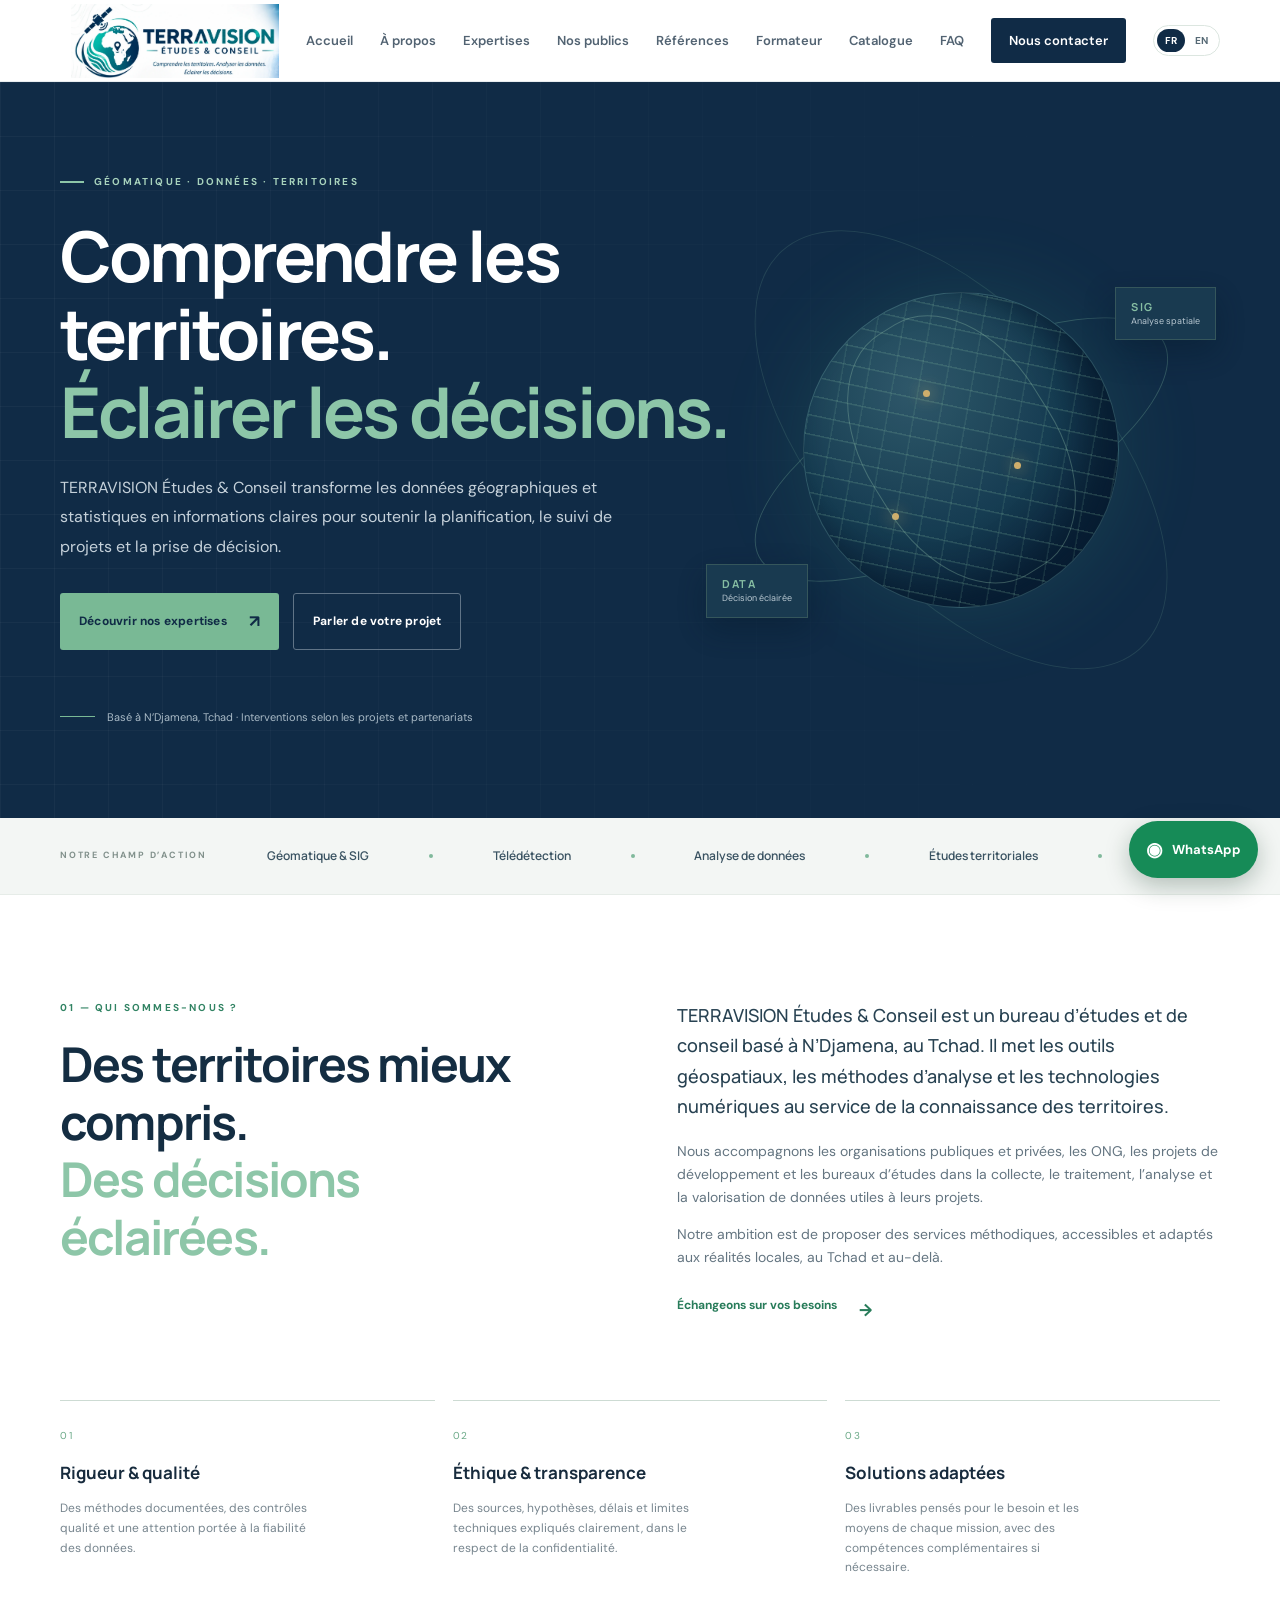
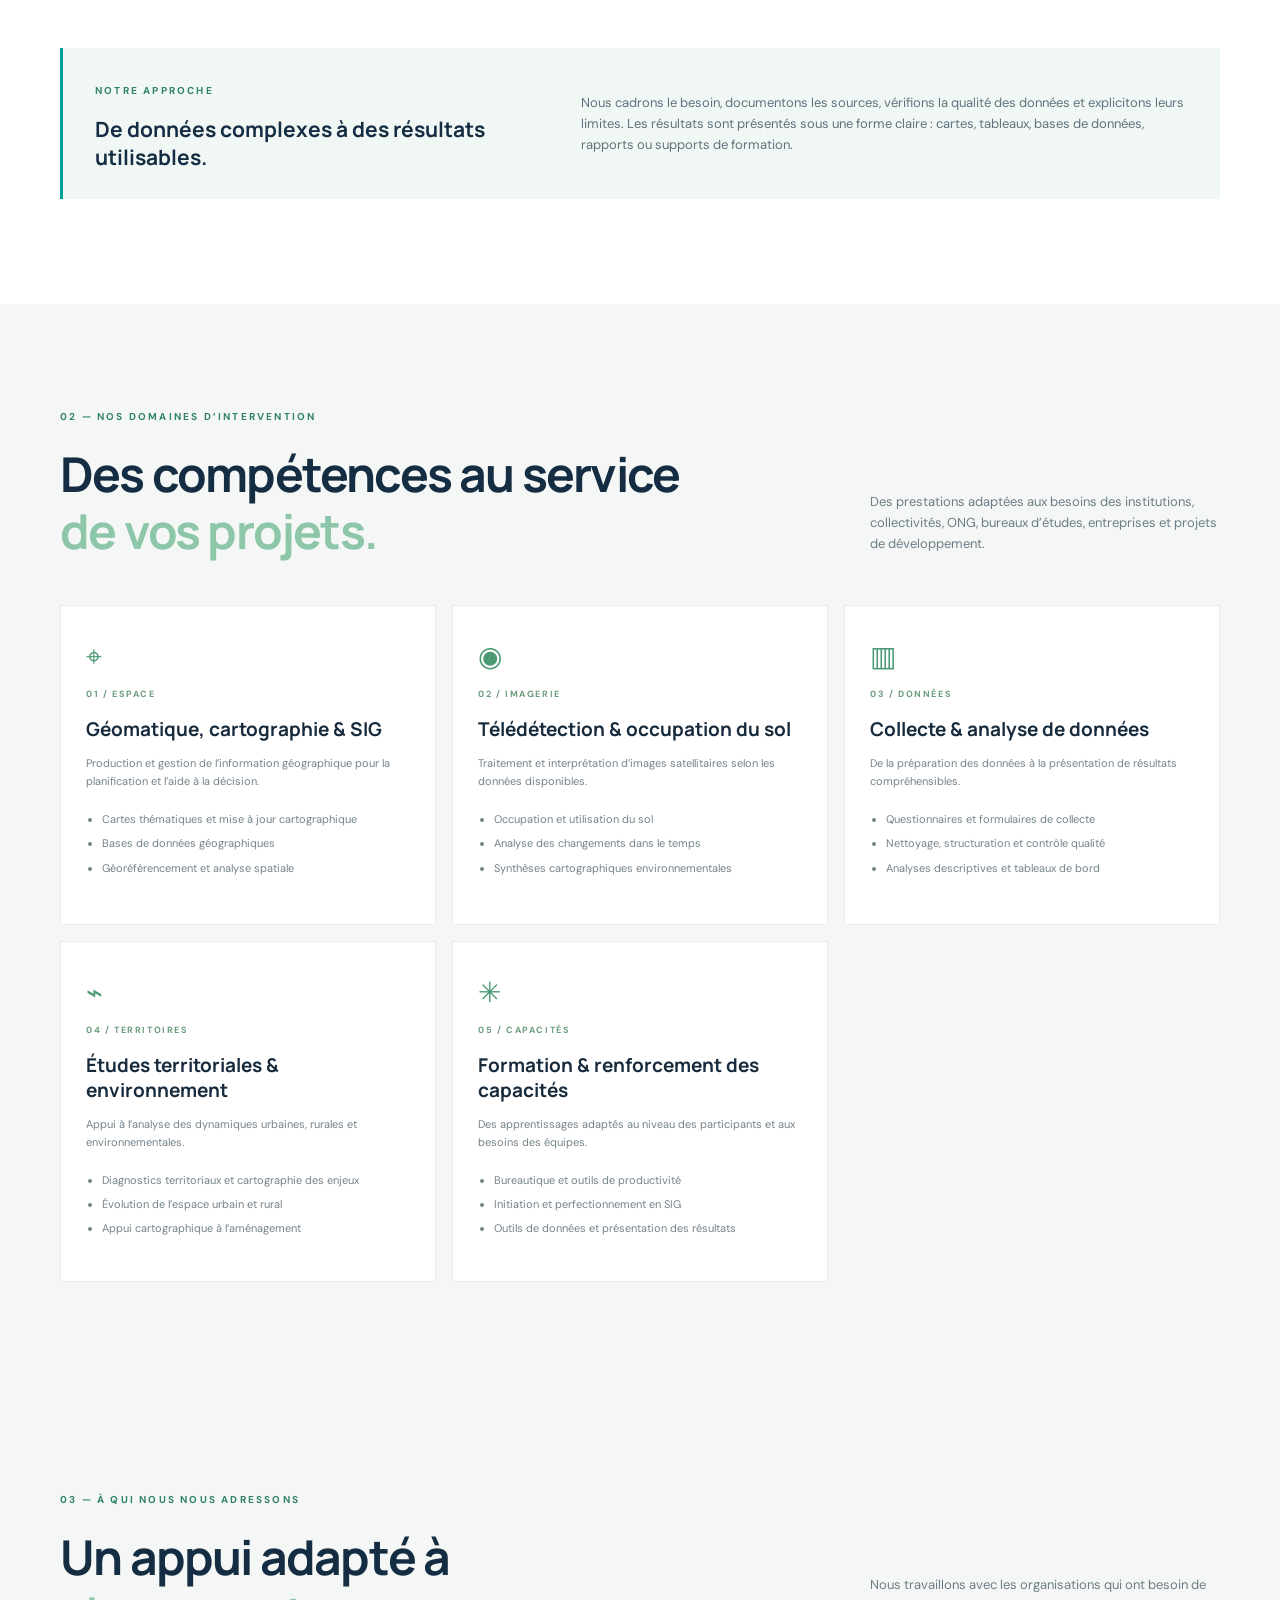
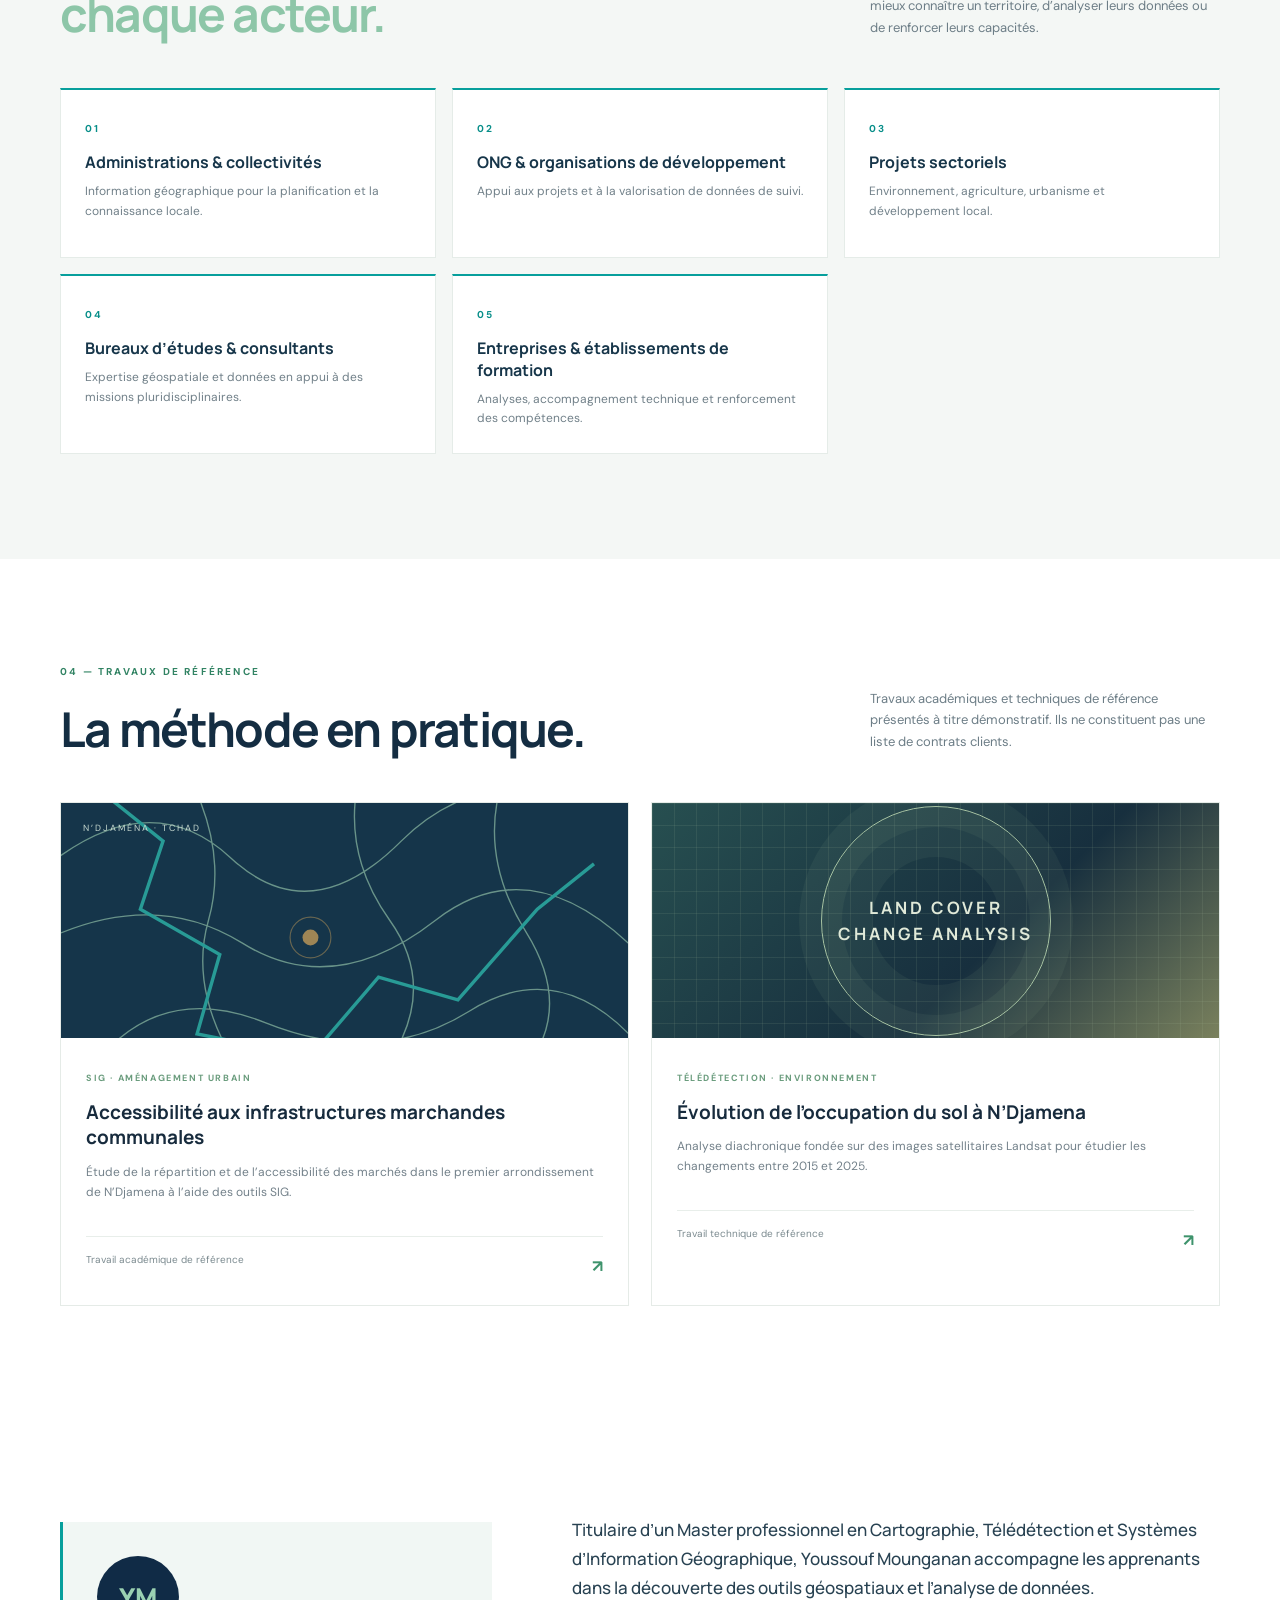
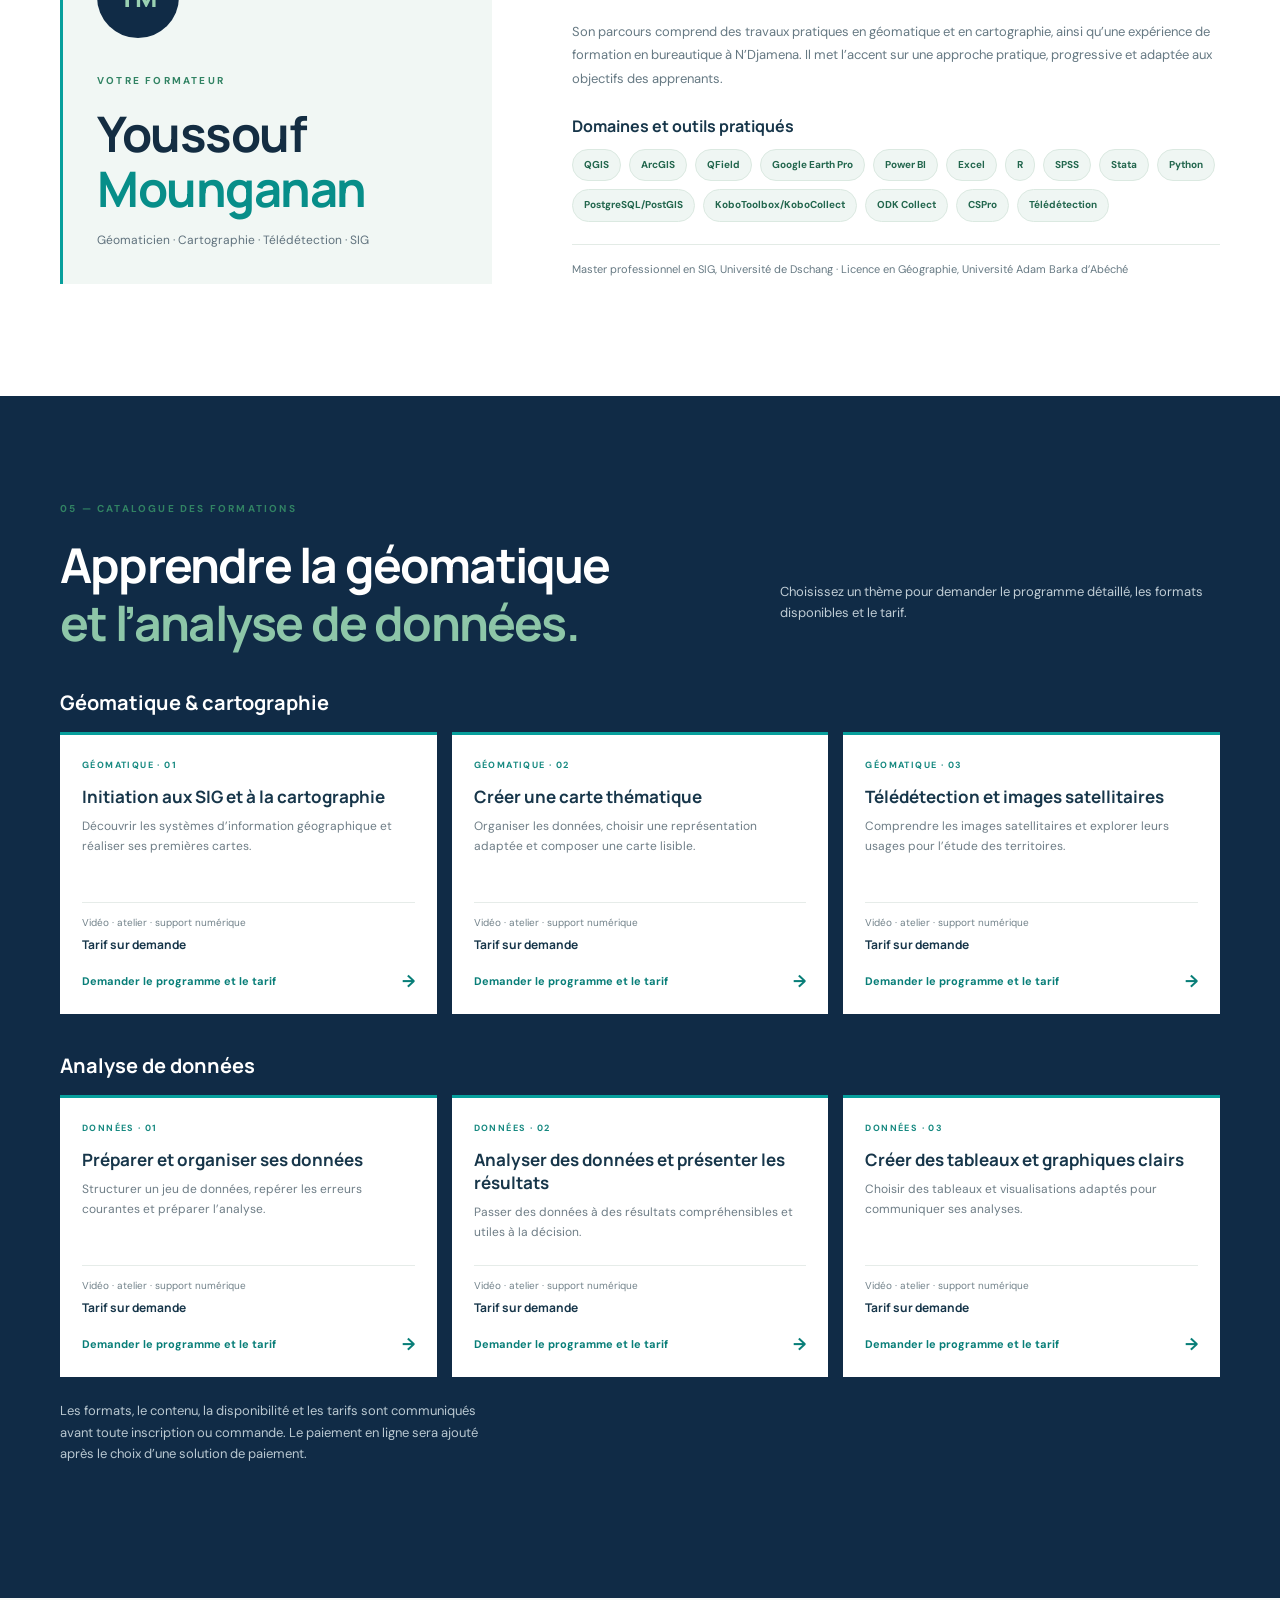
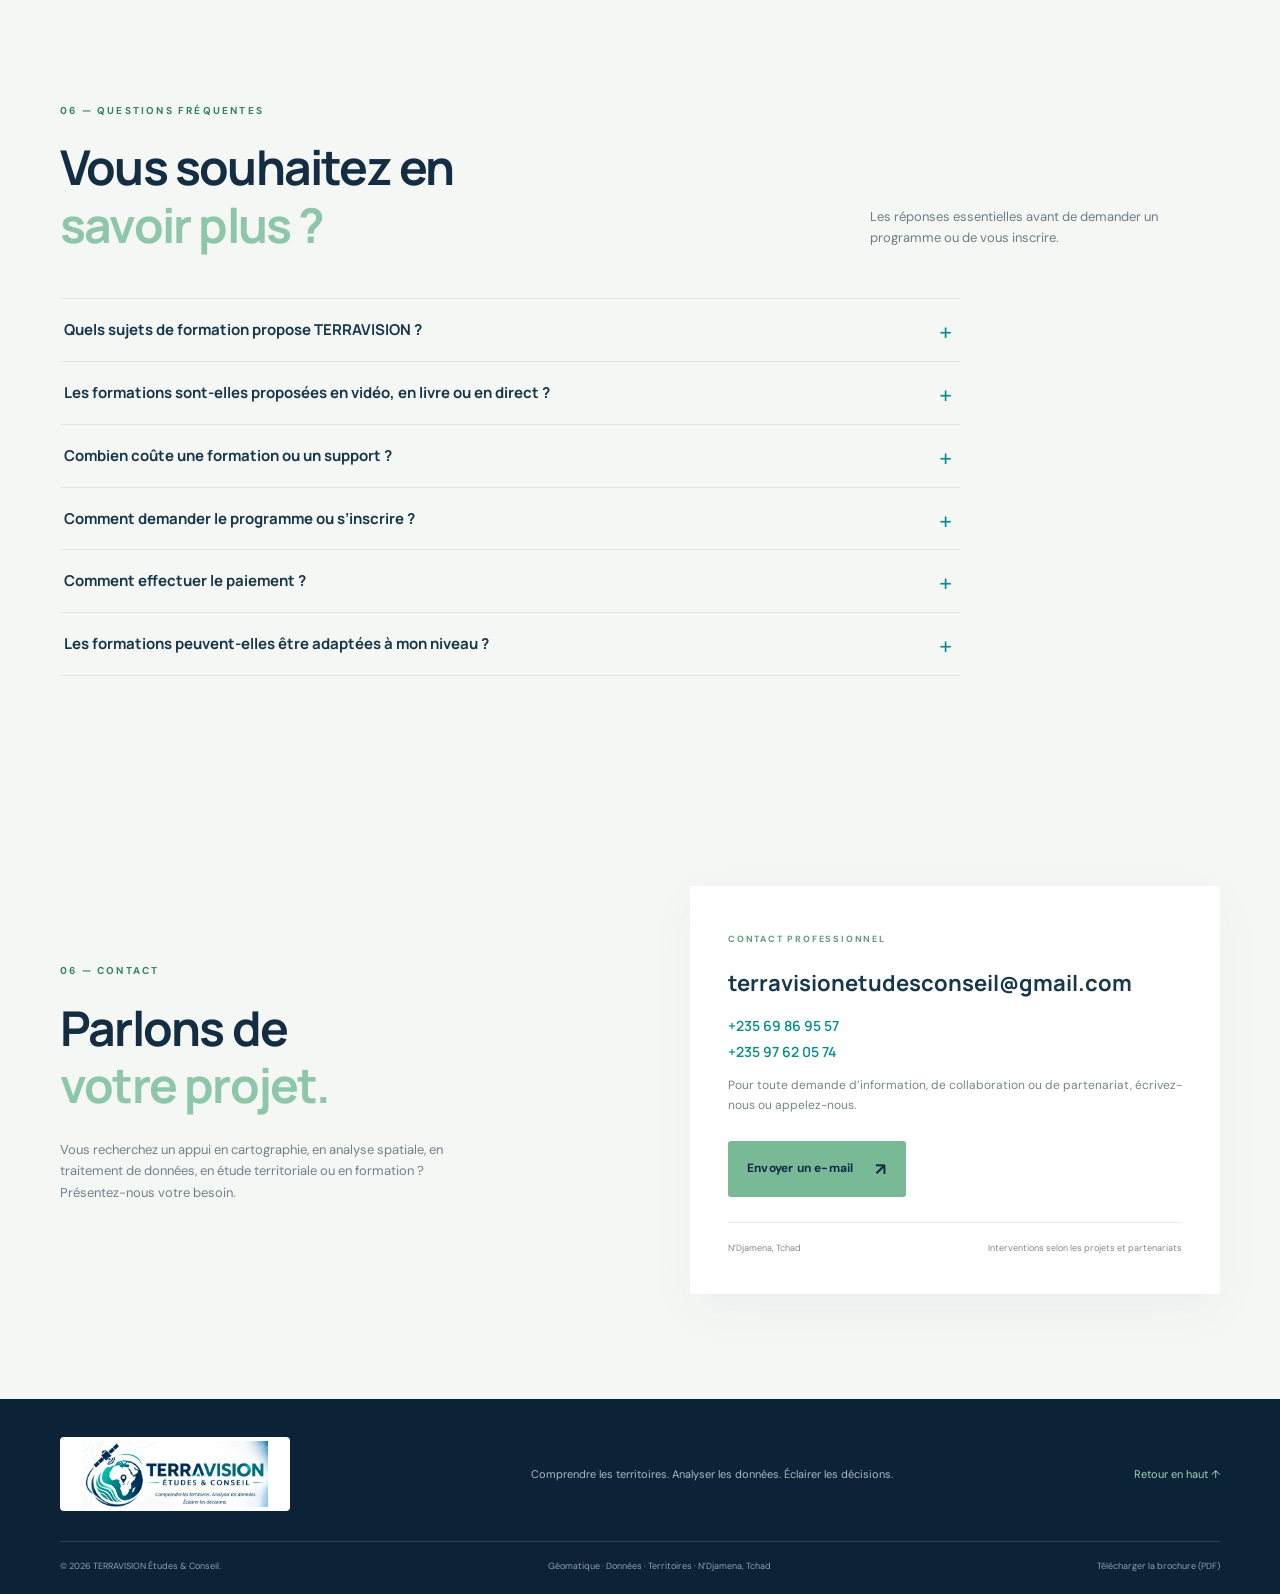
==== commit bd7a3a74: "Add files via upload" ====
--- a/index.html
+++ b/index.html
@@ -1,45 +1,184 @@
-<!doctype html>
-<html lang="en">
-<head>
-  <meta charset="utf-8">
-  <meta name="viewport" content="width=device-width, initial-scale=1">
-  <meta name="description" content="TERRAVISION Studies & Consulting, based in N'Djamena, supports organizations with geomatics, mapping, remote sensing, data analysis, territorial studies and training.">
-  <meta name="theme-color" content="#102b46">
-  <title>TERRAVISION Studies & Consulting | Geomatics and Data in Chad</title>
-  <link rel="alternate" hreflang="fr" href="https://terravision-ui.github.io/terravision-site-vitrine/">
-  <link rel="alternate" hreflang="en" href="https://terravision-ui.github.io/terravision-site-vitrine/en/">
-  <link rel="alternate" hreflang="x-default" href="https://terravision-ui.github.io/terravision-site-vitrine/">
-  <link rel="icon" type="image/webp" href="../logo-terravision.webp">
-  <link rel="preconnect" href="https://fonts.googleapis.com">
-  <link rel="preconnect" href="https://fonts.gstatic.com" crossorigin>
-  <link href="https://fonts.googleapis.com/css2?family=DM+Sans:wght@400;500;600;700&family=Manrope:wght@400;500;600;700;800&display=swap" rel="stylesheet">
-  <link rel="stylesheet" href="../style.css">
-</head>
-<body>
-<header class="site-header">
-  <div class="container nav-wrap">
-    <a class="brand" href="#home" aria-label="TERRAVISION Studies & Consulting, home"><img class="brand-logo" src="../logo-terravision.webp" alt="TERRAVISION Studies & Consulting — Understand territories. Analyse data. Inform decisions."></a>
-    <button class="menu-toggle" aria-label="Open menu" aria-expanded="false">☰</button>
-    <nav class="main-nav" aria-label="Main navigation">
-      <a href="#home">Home</a><a href="#about">About</a><a href="#expertise">Expertise</a><a href="#audiences">Who we serve</a><a href="#references">References</a><a href="#trainer">Trainer</a><a href="#training">Training</a><a href="#faq">FAQ</a><a class="nav-cta" href="#contact">Contact us</a>
-      <div class="language-switch" aria-label="Choose language"><a href="../" lang="fr">FR</a><a class="active" href="./" aria-current="page" lang="en">EN</a></div>
-    </nav>
-  </div>
-</header>
-<main>
-<section class="hero" id="home"><div class="hero-grid"></div><div class="container hero-content"><div class="eyebrow"><span></span> GEOMATICS · DATA · TERRITORIES</div><h1>Understand territories.<br><em>Inform decisions.</em></h1><p class="hero-lead">TERRAVISION Studies & Consulting turns geographic and statistical data into clear information to support planning, project monitoring and decision-making.</p><div class="hero-actions"><a class="btn btn-primary" href="#expertise">Explore our expertise <span>↗</span></a><a class="btn btn-ghost" href="#contact">Discuss your project</a></div><div class="hero-note"><span class="note-line"></span><span>Based in N'Djamena, Chad · Assignments depend on projects and partnerships</span></div></div><div class="hero-visual" aria-hidden="true"><div class="orbit orbit-one"></div><div class="orbit orbit-two"></div><div class="earth"><div class="earth-lines"></div><div class="earth-dot d1"></div><div class="earth-dot d2"></div><div class="earth-dot d3"></div></div><div class="visual-tag tag-top"><b>GIS</b><span>Spatial analysis</span></div><div class="visual-tag tag-bottom"><b>DATA</b><span>Informed decisions</span></div></div></section>
-<section class="trust-strip"><div class="container trust-inner"><span>OUR AREAS OF WORK</span><b>Geomatics & GIS</b><i></i><b>Remote sensing</b><i></i><b>Data analysis</b><i></i><b>Territorial studies</b><i></i><b>Training</b></div></section>
-<section class="section about-section" id="about"><div class="container two-col"><div><div class="section-kicker">01 — ABOUT US</div><h2>Better understood territories.<br><em>Better informed decisions.</em></h2></div><div class="about-copy"><p class="large-copy">TERRAVISION Studies & Consulting is a studies and consulting practice based in N'Djamena, Chad. It uses geospatial tools, analytical methods and digital technologies to support a better understanding of territories.</p><p>We support public and private organizations, NGOs, development projects and consulting firms with the collection, processing, analysis and communication of data for their work.</p><p>Our aim is to provide rigorous, accessible solutions suited to local realities in Chad and beyond.</p><a class="text-link" href="#contact">Tell us what you need <span>→</span></a></div></div><div class="container values-grid"><article class="value-card"><span class="value-num">01</span><h3>Rigour & quality</h3><p>Documented methods, quality checks and care for reliable data.</p></article><article class="value-card"><span class="value-num">02</span><h3>Ethics & transparency</h3><p>Clear explanations of sources, assumptions, timelines and technical limitations, with respect for confidentiality.</p></article><article class="value-card"><span class="value-num">03</span><h3>Fit-for-purpose solutions</h3><p>Deliverables shaped around each assignment's needs and resources, with complementary expertise when required.</p></article></div><div class="container approach-band"><div><span class="section-kicker">OUR APPROACH</span><h3>From complex data to useful results.</h3></div><p>We define the need, document sources, check data quality and explain limitations. Results are shared in clear formats such as maps, tables, databases, reports or training materials.</p></div></section>
-<section class="section expertise-section" id="expertise"><div class="container"><div class="section-heading"><div><div class="section-kicker">02 — WHAT WE DO</div><h2>Expertise to support<br><em>your projects.</em></h2></div><p>Services for public institutions, local authorities, NGOs, consulting firms, businesses and development projects.</p></div><div class="expertise-grid"><article class="expertise-card"><div class="card-icon">⌖</div><span class="card-index">01 / SPACE</span><h3>Geomatics, mapping & GIS</h3><p>Production and management of geographic information for planning and decision support.</p><ul><li>Thematic maps and map updates</li><li>Geographic databases</li><li>Georeferencing and spatial analysis</li></ul></article><article class="expertise-card"><div class="card-icon">◉</div><span class="card-index">02 / IMAGERY</span><h3>Remote sensing & land cover</h3><p>Processing and interpretation of satellite imagery, subject to data availability.</p><ul><li>Land cover and land use</li><li>Change analysis over time</li><li>Environmental mapping summaries</li></ul></article><article class="expertise-card"><div class="card-icon">▥</div><span class="card-index">03 / DATA</span><h3>Data collection & analysis</h3><p>From data preparation to clear presentation of results.</p><ul><li>Questionnaires and data collection forms</li><li>Cleaning, structuring and quality control</li><li>Descriptive analysis and dashboards</li></ul></article><article class="expertise-card"><div class="card-icon">⌁</div><span class="card-index">04 / TERRITORIES</span><h3>Territorial & environmental studies</h3><p>Support for analysing urban, rural and environmental dynamics.</p><ul><li>Territorial diagnostics and issue mapping</li><li>Urban and rural change</li><li>Mapping support for planning</li></ul></article><article class="expertise-card"><div class="card-icon">✳</div><span class="card-index">05 / CAPACITY</span><h3>Training & capacity building</h3><p>Learning tailored to participants' levels and team needs.</p><ul><li>Office productivity tools</li><li>GIS and mapping, introductory or advanced</li><li>Data tools and presentation of results</li></ul></article></div></div></section>
-<section class="section audience-section" id="audiences"><div class="container"><div class="section-heading"><div><div class="section-kicker">03 — WHO WE SERVE</div><h2>Support tailored to<br><em>each partner.</em></h2></div><p>We work with organizations seeking to understand a territory, analyse data or strengthen their teams' skills.</p></div><div class="audience-grid"><article class="audience-card"><span>01</span><h3>Government & local authorities</h3><p>Geographic information for planning and local knowledge.</p></article><article class="audience-card"><span>02</span><h3>NGOs & development organizations</h3><p>Project support and better use of monitoring data.</p></article><article class="audience-card"><span>03</span><h3>Sectoral projects</h3><p>Environment, agriculture, urban planning and local development.</p></article><article class="audience-card"><span>04</span><h3>Consulting firms & consultants</h3><p>Geospatial and data expertise for multidisciplinary assignments.</p></article><article class="audience-card"><span>05</span><h3>Businesses & training institutions</h3><p>Analysis, technical support and skills development.</p></article></div></div></section>
-<section class="section projects-section" id="references"><div class="container"><div class="section-heading"><div><div class="section-kicker">04 — SELECTED WORK</div><h2>Methods in practice.</h2></div><p>Academic and technical reference work shown for demonstration. These examples are not a list of client contracts.</p></div><div class="project-grid"><article class="project-card project-map"><div class="map-art"><span class="map-label">N'DJAMENA · CHAD</span><svg viewBox="0 0 500 260" preserveAspectRatio="xMidYMid slice"><path d="M-10 80 Q80 10 150 75T300 60T520 30M-20 150Q80 100 160 150T330 130T520 170M20 270Q80 180 180 220T360 210T510 240M100 -20Q150 60 130 130T170 280M270 -20Q240 60 290 130T270 280M400 -20Q360 60 410 140T390 280" fill="none" stroke="currentColor" stroke-width="1.2"/><path d="M40 20L90 60 70 120 140 160 120 230 220 250 280 180 350 200 420 120 470 80" fill="none" stroke="#31c7b7" stroke-width="3"/><circle cx="220" cy="145" r="7" fill="#d9a85b"/><circle cx="220" cy="145" r="18" fill="none" stroke="#d9a85b" opacity=".6"/></svg></div><div class="project-info"><span class="project-type">GIS · URBAN PLANNING</span><h3>Access to community market infrastructure</h3><p>Study of market distribution and accessibility in the first district of N'Djamena using GIS tools.</p><span class="project-foot">Academic reference work <b>↗</b></span></div></article><article class="project-card project-satellite"><div class="sat-art"><div class="sat-grid"></div><div class="sat-circle"></div><span>LAND COVER<br>CHANGE ANALYSIS</span></div><div class="project-info"><span class="project-type">REMOTE SENSING · ENVIRONMENT</span><h3>Land cover change in N'Djamena</h3><p>Time-series analysis using Landsat imagery to study changes from 2015 to 2025.</p><span class="project-foot">Technical reference work <b>↗</b></span></div></article></div></div></section>
-<section class="section trainer-section" id="trainer"><div class="container trainer-wrap"><div class="trainer-identity"><div class="trainer-monogram" aria-hidden="true">YM</div><span class="section-kicker">YOUR TRAINER</span><h2>Youssouf<br><em>Mounganan</em></h2><p>Geomatician · Mapping · Remote sensing · GIS</p></div><div class="trainer-bio"><p class="trainer-intro">Youssouf Mounganan holds a professional Master's degree in Cartography, Remote Sensing and Geographic Information Systems. He supports learners in exploring geospatial tools and data analysis.</p><p>His background includes practical geomatics and mapping work, as well as office-software training in N'Djamena. His teaching approach is practical, progressive and adapted to learners' objectives.</p><h3>Areas and tools</h3><div class="tool-tags"><span>QGIS</span><span>ArcGIS</span><span>QField</span><span>Google Earth Pro</span><span>Power BI</span><span>Excel</span><span>R</span><span>SPSS</span><span>Stata</span><span>Python</span><span>PostgreSQL/PostGIS</span><span>KoboToolbox/KoboCollect</span><span>ODK Collect</span><span>CSPro</span><span>Remote sensing</span></div><p class="trainer-education">Professional Master's in GIS, University of Dschang · Bachelor's in Geography, University of Adam Barka of Abéché</p></div></div></section>
-<section class="section training-section" id="training"><div class="container"><div class="section-heading catalog-heading"><div><div class="section-kicker">05 — TRAINING CATALOGUE</div><h2>Learn geomatics<br><em>and data analysis.</em></h2></div><p>Choose a topic to request the detailed programme, available formats and fee.</p></div><div class="catalog-groups"><section class="catalog-group" aria-labelledby="catalog-geo"><h3 id="catalog-geo">Geomatics & mapping</h3><div class="catalog-grid"><article class="catalog-card"><span class="catalog-number">GEOMATICS · 01</span><h4>Introduction to GIS and mapping</h4><p>Discover geographic information systems and create your first maps.</p><div class="catalog-meta"><span>Video · workshop · digital resource</span><b>Fee on request</b></div><a class="catalog-cta" href="mailto:terravisionetudesconseil@gmail.com?subject=Training%20catalogue%20-%20Introduction%20to%20GIS">Request programme and fee <span>→</span></a></article><article class="catalog-card"><span class="catalog-number">GEOMATICS · 02</span><h4>Create a thematic map</h4><p>Organize data, choose an appropriate representation and design a clear map.</p><div class="catalog-meta"><span>Video · workshop · digital resource</span><b>Fee on request</b></div><a class="catalog-cta" href="mailto:terravisionetudesconseil@gmail.com?subject=Training%20catalogue%20-%20Thematic%20map">Request programme and fee <span>→</span></a></article><article class="catalog-card"><span class="catalog-number">GEOMATICS · 03</span><h4>Remote sensing and satellite imagery</h4><p>Understand satellite imagery and explore its uses for studying territories.</p><div class="catalog-meta"><span>Video · workshop · digital resource</span><b>Fee on request</b></div><a class="catalog-cta" href="mailto:terravisionetudesconseil@gmail.com?subject=Training%20catalogue%20-%20Remote%20sensing">Request programme and fee <span>→</span></a></article></div></section><section class="catalog-group" aria-labelledby="catalog-data"><h3 id="catalog-data">Data analysis</h3><div class="catalog-grid"><article class="catalog-card"><span class="catalog-number">DATA · 01</span><h4>Prepare and organize your data</h4><p>Structure a dataset, identify common errors and prepare it for analysis.</p><div class="catalog-meta"><span>Video · workshop · digital resource</span><b>Fee on request</b></div><a class="catalog-cta" href="mailto:terravisionetudesconseil@gmail.com?subject=Training%20catalogue%20-%20Data%20preparation">Request programme and fee <span>→</span></a></article><article class="catalog-card"><span class="catalog-number">DATA · 02</span><h4>Analyse data and present results</h4><p>Turn data into clear results that can support decision-making.</p><div class="catalog-meta"><span>Video · workshop · digital resource</span><b>Fee on request</b></div><a class="catalog-cta" href="mailto:terravisionetudesconseil@gmail.com?subject=Training%20catalogue%20-%20Data%20analysis">Request programme and fee <span>→</span></a></article><article class="catalog-card"><span class="catalog-number">DATA · 03</span><h4>Create clear tables and charts</h4><p>Choose tables and visualizations that communicate analysis clearly.</p><div class="catalog-meta"><span>Video · workshop · digital resource</span><b>Fee on request</b></div><a class="catalog-cta" href="mailto:terravisionetudesconseil@gmail.com?subject=Training%20catalogue%20-%20Tables%20and%20charts">Request programme and fee <span>→</span></a></article></div></section></div><p class="catalog-note">Available formats, content and fees are confirmed before registration or purchase. Online payment will be added after a payment provider has been selected.</p></div></section>
-<section class="section faq-section" id="faq"><div class="container"><div class="section-heading"><div><div class="section-kicker">06 — FREQUENTLY ASKED QUESTIONS</div><h2>Would you like to<br><em>know more?</em></h2></div><p>Key information before requesting a programme or registering.</p></div><div class="faq-list"><details><summary>What training topics does TERRAVISION offer?</summary><p>The catalogue covers GIS and mapping, remote sensing, data preparation and analysis, and the creation of tables and charts.</p></details><details><summary>Are courses available as videos, books or live sessions?</summary><p>Available formats depend on each topic. Contact us to confirm which resources are ready and what format is offered before ordering.</p></details><details><summary>How much does a course or resource cost?</summary><p>Fees are provided on request together with the detailed programme. No purchase is confirmed until the content and price have been shared with you.</p></details><details><summary>How can I request a programme or register?</summary><p>Click “Request programme and fee” in the catalogue, or contact us on WhatsApp. We will reply with the information you need.</p></details><details><summary>How do I pay?</summary><p>Payment instructions are shared directly before registration. Online payment through this website is not yet available.</p></details><details><summary>Can training be adapted to my level?</summary><p>Tell us your current level and learning objective. We will discuss the appropriate programme and available support.</p></details></div></div></section>
-<section class="section contact-section" id="contact"><div class="container contact-wrap"><div><div class="section-kicker">07 — CONTACT</div><h2>Let's discuss<br><em>your project.</em></h2><p>Need support with mapping, spatial analysis, data processing, territorial studies or training? Tell us what you are looking for.</p></div><div class="contact-panel"><span class="contact-label">PROFESSIONAL CONTACT</span><a class="email-link" href="mailto:terravisionetudesconseil@gmail.com">terravisionetudesconseil@gmail.com</a><div class="phone-list"><a href="tel:+23569869557">+235 69 86 95 57</a><a href="tel:+23597620574">+235 97 62 05 74</a></div><p>For information, collaboration or partnership enquiries, email or call us.</p><a class="btn btn-primary" href="mailto:terravisionetudesconseil@gmail.com?subject=Enquiry%20-%20TERRAVISION">Send an email <span>↗</span></a><div class="contact-meta"><span>N'Djamena, Chad</span><span>Assignments depend on projects and partnerships</span></div></div></div></section>
-</main>
-<details class="whatsapp-float"><summary aria-label="Choose a number to contact TERRAVISION on WhatsApp"><span aria-hidden="true">◉</span> WhatsApp</summary><div class="whatsapp-options" aria-label="TERRAVISION WhatsApp numbers"><a href="https://wa.me/23569869557?text=Hello%20TERRAVISION%2C%20I%20would%20like%20information%20about%20your%20training." target="_blank" rel="noopener noreferrer">+235 69 86 95 57</a><a href="https://wa.me/23597620574?text=Hello%20TERRAVISION%2C%20I%20would%20like%20information%20about%20your%20training." target="_blank" rel="noopener noreferrer">+235 97 62 05 74</a></div></details>
-<footer class="site-footer"><div class="container footer-top"><a class="brand brand-footer" href="#home" aria-label="TERRAVISION, back to home"><img class="brand-logo" src="../logo-terravision.webp" alt="TERRAVISION Studies & Consulting"></a><p>Understand territories. Analyse data. Inform decisions.</p><a href="#home" class="back-top">Back to top ↑</a></div><div class="container footer-bottom"><span>© <span id="year"></span> TERRAVISION Studies & Consulting.</span><span>Geomatics · Data · Territories · N'Djamena, Chad</span><a href="../brochure-en.pdf" target="_blank" rel="noopener">Download brochure (PDF)</a></div></footer>
-<script src="../script.js"></script>
-</body>
-</html>
+<!doctype html>
+<html lang="fr">
+<head>
+  <meta charset="utf-8">
+  <meta name="viewport" content="width=device-width, initial-scale=1">
+  <meta name="description" content="TERRAVISION Études &amp; Conseil, basé à N’Djamena, accompagne les organisations en géomatique, cartographie, télédétection, analyse de données, études territoriales et formation.">
+  <meta name="theme-color" content="#102b46">
+  <title>TERRAVISION Études & Conseil | Géomatique et données au Tchad</title>
+  <link rel="icon" type="image/webp" href="logo-terravision.webp">
+  <link rel="preconnect" href="https://fonts.googleapis.com">
+  <link rel="preconnect" href="https://fonts.gstatic.com" crossorigin>
+  <link href="https://fonts.googleapis.com/css2?family=DM+Sans:wght@400;500;600;700&family=Manrope:wght@400;500;600;700;800&display=swap" rel="stylesheet">
+  <link rel="stylesheet" href="style.css">
+</head>
+<body>
+<div class="site-language" id="site-fr" lang="fr" data-title="TERRAVISION Études &amp; Conseil | Géomatique et données au Tchad" data-description="TERRAVISION Études &amp; Conseil, basé à N’Djamena, accompagne les organisations en géomatique, cartographie, télédétection, analyse de données, études territoriales et formation.">
+<header class="site-header">
+  <div class="container nav-wrap">
+    <a class="brand" href="#accueil" aria-label="TERRAVISION Études & Conseil, accueil">
+      <img class="brand-logo" src="logo-terravision.webp" alt="TERRAVISION Études & Conseil — Comprendre les territoires. Analyser les données. Éclairer les décisions.">
+    </a>
+    <button class="menu-toggle" aria-label="Ouvrir le menu" aria-expanded="false">☰</button>
+    <nav class="main-nav" aria-label="Navigation principale">
+      <a href="#accueil">Accueil</a><a href="#apropos">À propos</a><a href="#expertises">Expertises</a><a href="#publics">Nos publics</a><a href="#realisations">Références</a><a href="#formateur">Formateur</a><a href="#formation">Catalogue</a><a href="#faq">FAQ</a><a class="nav-cta" href="#contact">Nous contacter</a>
+      <div class="language-switch" role="group" aria-label="Choisir la langue"><button type="button" class="active" data-language="fr" aria-pressed="true">FR</button><button type="button" data-language="en" aria-pressed="false">EN</button></div>
+    </nav>
+  </div>
+</header>
+
+<main>
+<section class="hero" id="accueil">
+  <div class="hero-grid"></div>
+  <div class="container hero-content">
+    <div class="eyebrow"><span></span> GÉOMATIQUE · DONNÉES · TERRITOIRES</div>
+    <h1>Comprendre les territoires.<br><em>Éclairer les décisions.</em></h1>
+    <p class="hero-lead">TERRAVISION Études & Conseil transforme les données géographiques et statistiques en informations claires pour soutenir la planification, le suivi de projets et la prise de décision.</p>
+    <div class="hero-actions"><a class="btn btn-primary" href="#expertises">Découvrir nos expertises <span>↗</span></a><a class="btn btn-ghost" href="#contact">Parler de votre projet</a></div>
+    <div class="hero-note"><span class="note-line"></span><span>Basé à N’Djamena, Tchad · Interventions selon les projets et partenariats</span></div>
+  </div>
+  <div class="hero-visual" aria-hidden="true">
+    <div class="orbit orbit-one"></div><div class="orbit orbit-two"></div>
+    <div class="earth"><div class="earth-lines"></div><div class="earth-dot d1"></div><div class="earth-dot d2"></div><div class="earth-dot d3"></div></div>
+    <div class="visual-tag tag-top"><b>SIG</b><span>Analyse spatiale</span></div>
+    <div class="visual-tag tag-bottom"><b>DATA</b><span>Décision éclairée</span></div>
+  </div>
+</section>
+
+<section class="trust-strip"><div class="container trust-inner"><span>NOTRE CHAMP D’ACTION</span><b>Géomatique & SIG</b><i></i><b>Télédétection</b><i></i><b>Analyse de données</b><i></i><b>Études territoriales</b><i></i><b>Formation</b></div></section>
+
+<section class="section about-section" id="apropos">
+  <div class="container two-col">
+    <div><div class="section-kicker">01 — QUI SOMMES-NOUS ?</div><h2>Des territoires mieux compris.<br><em>Des décisions éclairées.</em></h2></div>
+    <div class="about-copy"><p class="large-copy">TERRAVISION Études & Conseil est un bureau d’études et de conseil basé à N’Djamena, au Tchad. Il met les outils géospatiaux, les méthodes d’analyse et les technologies numériques au service de la connaissance des territoires.</p><p>Nous accompagnons les organisations publiques et privées, les ONG, les projets de développement et les bureaux d’études dans la collecte, le traitement, l’analyse et la valorisation de données utiles à leurs projets.</p><p>Notre ambition est de proposer des services méthodiques, accessibles et adaptés aux réalités locales, au Tchad et au-delà.</p><a class="text-link" href="#contact">Échangeons sur vos besoins <span>→</span></a></div>
+  </div>
+  <div class="container values-grid">
+    <article class="value-card"><span class="value-num">01</span><h3>Rigueur & qualité</h3><p>Des méthodes documentées, des contrôles qualité et une attention portée à la fiabilité des données.</p></article>
+    <article class="value-card"><span class="value-num">02</span><h3>Éthique & transparence</h3><p>Des sources, hypothèses, délais et limites techniques expliqués clairement, dans le respect de la confidentialité.</p></article>
+    <article class="value-card"><span class="value-num">03</span><h3>Solutions adaptées</h3><p>Des livrables pensés pour le besoin et les moyens de chaque mission, avec des compétences complémentaires si nécessaire.</p></article>
+  </div>
+  <div class="container approach-band"><div><span class="section-kicker">NOTRE APPROCHE</span><h3>De données complexes à des résultats utilisables.</h3></div><p>Nous cadrons le besoin, documentons les sources, vérifions la qualité des données et explicitons leurs limites. Les résultats sont présentés sous une forme claire : cartes, tableaux, bases de données, rapports ou supports de formation.</p></div>
+</section>
+
+<section class="section expertise-section" id="expertises">
+  <div class="container">
+    <div class="section-heading"><div><div class="section-kicker">02 — NOS DOMAINES D’INTERVENTION</div><h2>Des compétences au service<br><em>de vos projets.</em></h2></div><p>Des prestations adaptées aux besoins des institutions, collectivités, ONG, bureaux d’études, entreprises et projets de développement.</p></div>
+    <div class="expertise-grid">
+      <article class="expertise-card"><div class="card-icon">⌖</div><span class="card-index">01 / ESPACE</span><h3>Géomatique, cartographie & SIG</h3><p>Production et gestion de l’information géographique pour la planification et l’aide à la décision.</p><ul><li>Cartes thématiques et mise à jour cartographique</li><li>Bases de données géographiques</li><li>Géoréférencement et analyse spatiale</li></ul></article>
+      <article class="expertise-card"><div class="card-icon">◉</div><span class="card-index">02 / IMAGERIE</span><h3>Télédétection & occupation du sol</h3><p>Traitement et interprétation d’images satellitaires selon les données disponibles.</p><ul><li>Occupation et utilisation du sol</li><li>Analyse des changements dans le temps</li><li>Synthèses cartographiques environnementales</li></ul></article>
+      <article class="expertise-card"><div class="card-icon">▥</div><span class="card-index">03 / DONNÉES</span><h3>Collecte & analyse de données</h3><p>De la préparation des données à la présentation de résultats compréhensibles.</p><ul><li>Questionnaires et formulaires de collecte</li><li>Nettoyage, structuration et contrôle qualité</li><li>Analyses descriptives et tableaux de bord</li></ul></article>
+      <article class="expertise-card"><div class="card-icon">⌁</div><span class="card-index">04 / TERRITOIRES</span><h3>Études territoriales & environnement</h3><p>Appui à l’analyse des dynamiques urbaines, rurales et environnementales.</p><ul><li>Diagnostics territoriaux et cartographie des enjeux</li><li>Évolution de l’espace urbain et rural</li><li>Appui cartographique à l’aménagement</li></ul></article>
+      <article class="expertise-card"><div class="card-icon">✳</div><span class="card-index">05 / CAPACITÉS</span><h3>Formation & renforcement des capacités</h3><p>Des apprentissages adaptés au niveau des participants et aux besoins des équipes.</p><ul><li>Bureautique et outils de productivité</li><li>Initiation et perfectionnement en SIG</li><li>Outils de données et présentation des résultats</li></ul></article>
+    </div>
+  </div>
+</section>
+
+<section class="section audience-section" id="publics">
+  <div class="container">
+    <div class="section-heading"><div><div class="section-kicker">03 — À QUI NOUS NOUS ADRESSONS</div><h2>Un appui adapté à<br><em>chaque acteur.</em></h2></div><p>Nous travaillons avec les organisations qui ont besoin de mieux connaître un territoire, d’analyser leurs données ou de renforcer leurs capacités.</p></div>
+    <div class="audience-grid">
+      <article class="audience-card"><span>01</span><h3>Administrations & collectivités</h3><p>Information géographique pour la planification et la connaissance locale.</p></article>
+      <article class="audience-card"><span>02</span><h3>ONG & organisations de développement</h3><p>Appui aux projets et à la valorisation de données de suivi.</p></article>
+      <article class="audience-card"><span>03</span><h3>Projets sectoriels</h3><p>Environnement, agriculture, urbanisme et développement local.</p></article>
+      <article class="audience-card"><span>04</span><h3>Bureaux d’études & consultants</h3><p>Expertise géospatiale et données en appui à des missions pluridisciplinaires.</p></article>
+      <article class="audience-card"><span>05</span><h3>Entreprises & établissements de formation</h3><p>Analyses, accompagnement technique et renforcement des compétences.</p></article>
+    </div>
+  </div>
+</section>
+
+<section class="section projects-section" id="realisations">
+  <div class="container">
+    <div class="section-heading"><div><div class="section-kicker">04 — TRAVAUX DE RÉFÉRENCE</div><h2>La méthode en pratique.</h2></div><p>Travaux académiques et techniques de référence présentés à titre démonstratif. Ils ne constituent pas une liste de contrats clients.</p></div>
+    <div class="project-grid">
+      <article class="project-card project-map"><div class="map-art"><span class="map-label">N’DJAMÉNA · TCHAD</span><svg viewBox="0 0 500 260" preserveAspectRatio="xMidYMid slice"><path d="M-10 80 Q80 10 150 75T300 60T520 30M-20 150Q80 100 160 150T330 130T520 170M20 270Q80 180 180 220T360 210T510 240M100 -20Q150 60 130 130T170 280M270 -20Q240 60 290 130T270 280M400 -20Q360 60 410 140T390 280" fill="none" stroke="currentColor" stroke-width="1.2"/><path d="M40 20L90 60 70 120 140 160 120 230 220 250 280 180 350 200 420 120 470 80" fill="none" stroke="#31c7b7" stroke-width="3"/><circle cx="220" cy="145" r="7" fill="#d9a85b"/><circle cx="220" cy="145" r="18" fill="none" stroke="#d9a85b" opacity=".6"/></svg></div><div class="project-info"><span class="project-type">SIG · AMÉNAGEMENT URBAIN</span><h3>Accessibilité aux infrastructures marchandes communales</h3><p>Étude de la répartition et de l’accessibilité des marchés dans le premier arrondissement de N’Djamena à l’aide des outils SIG.</p><span class="project-foot">Travail académique de référence <b>↗</b></span></div></article>
+      <article class="project-card project-satellite"><div class="sat-art"><div class="sat-grid"></div><div class="sat-circle"></div><span>LAND COVER<br>CHANGE ANALYSIS</span></div><div class="project-info"><span class="project-type">TÉLÉDÉTECTION · ENVIRONNEMENT</span><h3>Évolution de l’occupation du sol à N’Djamena</h3><p>Analyse diachronique fondée sur des images satellitaires Landsat pour étudier les changements entre 2015 et 2025.</p><span class="project-foot">Travail technique de référence <b>↗</b></span></div></article>
+    </div>
+  </div>
+</section>
+
+<section class="section trainer-section" id="formateur">
+  <div class="container trainer-wrap">
+    <div class="trainer-identity"><div class="trainer-monogram" aria-hidden="true">YM</div><span class="section-kicker">VOTRE FORMATEUR</span><h2>Youssouf<br><em>Mounganan</em></h2><p>Géomaticien · Cartographie · Télédétection · SIG</p></div>
+    <div class="trainer-bio"><p class="trainer-intro">Titulaire d’un Master professionnel en Cartographie, Télédétection et Systèmes d’Information Géographique, Youssouf Mounganan accompagne les apprenants dans la découverte des outils géospatiaux et l’analyse de données.</p><p>Son parcours comprend des travaux pratiques en géomatique et en cartographie, ainsi qu’une expérience de formation en bureautique à N’Djamena. Il met l’accent sur une approche pratique, progressive et adaptée aux objectifs des apprenants.</p><h3>Domaines et outils pratiqués</h3><div class="tool-tags"><span>QGIS</span><span>ArcGIS</span><span>QField</span><span>Google Earth Pro</span><span>Power BI</span><span>Excel</span><span>R</span><span>SPSS</span><span>Stata</span><span>Python</span><span>PostgreSQL/PostGIS</span><span>KoboToolbox/KoboCollect</span><span>ODK Collect</span><span>CSPro</span><span>Télédétection</span></div><p class="trainer-education">Master professionnel en SIG, Université de Dschang · Licence en Géographie, Université Adam Barka d’Abéché</p></div>
+  </div>
+</section>
+
+<section class="section training-section" id="formation">
+  <div class="container">
+    <div class="section-heading catalog-heading"><div><div class="section-kicker">05 — CATALOGUE DES FORMATIONS</div><h2>Apprendre la géomatique<br><em>et l’analyse de données.</em></h2></div><p>Choisissez un thème pour demander le programme détaillé, les formats disponibles et le tarif.</p></div>
+    <div class="catalog-groups">
+      <section class="catalog-group" aria-labelledby="catalog-geo"><h3 id="catalog-geo">Géomatique & cartographie</h3><div class="catalog-grid">
+        <article class="catalog-card"><span class="catalog-number">GÉOMATIQUE · 01</span><h4>Initiation aux SIG et à la cartographie</h4><p>Découvrir les systèmes d’information géographique et réaliser ses premières cartes.</p><div class="catalog-meta"><span>Vidéo · atelier · support numérique</span><b>Tarif sur demande</b></div><a class="catalog-cta" href="mailto:terravisionetudesconseil@gmail.com?subject=Catalogue%20-%20Initiation%20aux%20SIG">Demander le programme et le tarif <span>→</span></a></article>
+        <article class="catalog-card"><span class="catalog-number">GÉOMATIQUE · 02</span><h4>Créer une carte thématique</h4><p>Organiser les données, choisir une représentation adaptée et composer une carte lisible.</p><div class="catalog-meta"><span>Vidéo · atelier · support numérique</span><b>Tarif sur demande</b></div><a class="catalog-cta" href="mailto:terravisionetudesconseil@gmail.com?subject=Catalogue%20-%20Carte%20th%C3%A9matique">Demander le programme et le tarif <span>→</span></a></article>
+        <article class="catalog-card"><span class="catalog-number">GÉOMATIQUE · 03</span><h4>Télédétection et images satellitaires</h4><p>Comprendre les images satellitaires et explorer leurs usages pour l’étude des territoires.</p><div class="catalog-meta"><span>Vidéo · atelier · support numérique</span><b>Tarif sur demande</b></div><a class="catalog-cta" href="mailto:terravisionetudesconseil@gmail.com?subject=Catalogue%20-%20T%C3%A9l%C3%A9d%C3%A9tection">Demander le programme et le tarif <span>→</span></a></article>
+      </div></section>
+      <section class="catalog-group" aria-labelledby="catalog-data"><h3 id="catalog-data">Analyse de données</h3><div class="catalog-grid">
+        <article class="catalog-card"><span class="catalog-number">DONNÉES · 01</span><h4>Préparer et organiser ses données</h4><p>Structurer un jeu de données, repérer les erreurs courantes et préparer l’analyse.</p><div class="catalog-meta"><span>Vidéo · atelier · support numérique</span><b>Tarif sur demande</b></div><a class="catalog-cta" href="mailto:terravisionetudesconseil@gmail.com?subject=Catalogue%20-%20Pr%C3%A9parer%20ses%20donn%C3%A9es">Demander le programme et le tarif <span>→</span></a></article>
+        <article class="catalog-card"><span class="catalog-number">DONNÉES · 02</span><h4>Analyser des données et présenter les résultats</h4><p>Passer des données à des résultats compréhensibles et utiles à la décision.</p><div class="catalog-meta"><span>Vidéo · atelier · support numérique</span><b>Tarif sur demande</b></div><a class="catalog-cta" href="mailto:terravisionetudesconseil@gmail.com?subject=Catalogue%20-%20Analyse%20de%20donn%C3%A9es">Demander le programme et le tarif <span>→</span></a></article>
+        <article class="catalog-card"><span class="catalog-number">DONNÉES · 03</span><h4>Créer des tableaux et graphiques clairs</h4><p>Choisir des tableaux et visualisations adaptés pour communiquer ses analyses.</p><div class="catalog-meta"><span>Vidéo · atelier · support numérique</span><b>Tarif sur demande</b></div><a class="catalog-cta" href="mailto:terravisionetudesconseil@gmail.com?subject=Catalogue%20-%20Tableaux%20et%20graphiques">Demander le programme et le tarif <span>→</span></a></article>
+      </div></section>
+    </div>
+    <p class="catalog-note">Les formats, le contenu, la disponibilité et les tarifs sont communiqués avant toute inscription ou commande. Le paiement en ligne sera ajouté après le choix d’une solution de paiement.</p>
+  </div>
+</section>
+
+<section class="section faq-section" id="faq">
+  <div class="container">
+    <div class="section-heading"><div><div class="section-kicker">06 — QUESTIONS FRÉQUENTES</div><h2>Vous souhaitez en<br><em>savoir plus ?</em></h2></div><p>Les réponses essentielles avant de demander un programme ou de vous inscrire.</p></div>
+    <div class="faq-list">
+      <details><summary>Quels sujets de formation propose TERRAVISION ?</summary><p>Le catalogue présente des sujets en SIG et cartographie, télédétection, préparation et analyse de données, ainsi que création de tableaux et graphiques.</p></details>
+      <details><summary>Les formations sont-elles proposées en vidéo, en livre ou en direct ?</summary><p>Les formats disponibles dépendent de chaque sujet. Écrivez-nous pour connaître les supports prêts et le format proposé avant de commander.</p></details>
+      <details><summary>Combien coûte une formation ou un support ?</summary><p>Le tarif est communiqué sur demande avec le programme détaillé. Aucun achat n’est confirmé avant que le contenu et le prix vous aient été précisés.</p></details>
+      <details><summary>Comment demander le programme ou s’inscrire ?</summary><p>Cliquez sur « Demander le programme et le tarif » dans le catalogue, ou contactez-nous par WhatsApp. Nous vous répondrons avec les informations nécessaires.</p></details>
+      <details><summary>Comment effectuer le paiement ?</summary><p>Les modalités de paiement sont communiquées directement avant l’inscription. Le paiement en ligne sur le site n’est pas encore activé.</p></details>
+      <details><summary>Les formations peuvent-elles être adaptées à mon niveau ?</summary><p>Indiquez votre niveau et votre objectif lors de la demande. Nous vous préciserons le programme adapté et les possibilités d’accompagnement.</p></details>
+    </div>
+  </div>
+</section>
+
+<section class="section contact-section" id="contact">
+  <div class="container contact-wrap">
+    <div><div class="section-kicker">06 — CONTACT</div><h2>Parlons de<br><em>votre projet.</em></h2><p>Vous recherchez un appui en cartographie, en analyse spatiale, en traitement de données, en étude territoriale ou en formation ? Présentez-nous votre besoin.</p></div>
+    <div class="contact-panel"><span class="contact-label">CONTACT PROFESSIONNEL</span><a class="email-link" href="mailto:terravisionetudesconseil@gmail.com">terravisionetudesconseil@gmail.com</a><div class="phone-list"><a href="tel:+23569869557">+235 69 86 95 57</a><a href="tel:+23597620574">+235 97 62 05 74</a></div><p>Pour toute demande d’information, de collaboration ou de partenariat, écrivez-nous ou appelez-nous.</p><a class="btn btn-primary" href="mailto:terravisionetudesconseil@gmail.com?subject=Demande%20de%20renseignement%20-%20TERRAVISION">Envoyer un e-mail <span>↗</span></a><div class="contact-meta"><span>N’Djamena, Tchad</span><span>Interventions selon les projets et partenariats</span></div></div>
+  </div>
+</section>
+</main>
+
+<details class="whatsapp-float">
+  <summary aria-label="Choisir un numéro pour contacter TERRAVISION sur WhatsApp"><span aria-hidden="true">◉</span> WhatsApp</summary>
+  <div class="whatsapp-options" aria-label="Numéros WhatsApp de TERRAVISION">
+    <a href="https://wa.me/23569869557?text=Bonjour%20TERRAVISION%2C%20je%20souhaite%20obtenir%20des%20informations%20sur%20vos%20formations." target="_blank" rel="noopener noreferrer">+235 69 86 95 57</a>
+    <a href="https://wa.me/23597620574?text=Bonjour%20TERRAVISION%2C%20je%20souhaite%20obtenir%20des%20informations%20sur%20vos%20formations." target="_blank" rel="noopener noreferrer">+235 97 62 05 74</a>
+  </div>
+</details>
+<footer class="site-footer"><div class="container footer-top"><a class="brand brand-footer" href="#accueil" aria-label="TERRAVISION, retour à l’accueil"><img class="brand-logo" src="logo-terravision.webp" alt="TERRAVISION Études & Conseil"></a><p>Comprendre les territoires. Analyser les données. Éclairer les décisions.</p><a href="#accueil" class="back-top">Retour en haut ↑</a></div><div class="container footer-bottom"><span>© <span id="year"></span> TERRAVISION Études & Conseil.</span><span>Géomatique · Données · Territoires · N’Djamena, Tchad</span><a href="brochure-fr.pdf" target="_blank" rel="noopener">Télécharger la brochure (PDF)</a></div></footer>
+</div>
+<div class="site-language" id="site-en" lang="en" data-title="TERRAVISION Studies &amp; Consulting | Geomatics and Data in Chad" data-description="TERRAVISION Studies &amp; Consulting, based in N&#x27;Djamena, supports organizations with geomatics, mapping, remote sensing, data analysis, territorial studies and training." hidden>
+<header class="site-header">
+  <div class="container nav-wrap">
+    <a class="brand" href="#en-home" aria-label="TERRAVISION Studies & Consulting, home"><img class="brand-logo" src="logo-terravision.webp" alt="TERRAVISION Studies & Consulting — Understand territories. Analyse data. Inform decisions."></a>
+    <button class="menu-toggle" aria-label="Open menu" aria-expanded="false">☰</button>
+    <nav class="main-nav" aria-label="Main navigation">
+      <a href="#en-home">Home</a><a href="#en-about">About</a><a href="#en-expertise">Expertise</a><a href="#en-audiences">Who we serve</a><a href="#en-references">References</a><a href="#en-trainer">Trainer</a><a href="#en-training">Training</a><a href="#en-faq">FAQ</a><a class="nav-cta" href="#en-contact">Contact us</a>
+      <div class="language-switch" role="group" aria-label="Choose language"><button type="button" data-language="fr" aria-pressed="false">FR</button><button type="button" class="active" data-language="en" aria-pressed="true">EN</button></div>
+    </nav>
+  </div>
+</header>
+<main>
+<section class="hero" id="en-home"><div class="hero-grid"></div><div class="container hero-content"><div class="eyebrow"><span></span> GEOMATICS · DATA · TERRITORIES</div><h1>Understand territories.<br><em>Inform decisions.</em></h1><p class="hero-lead">TERRAVISION Studies & Consulting turns geographic and statistical data into clear information to support planning, project monitoring and decision-making.</p><div class="hero-actions"><a class="btn btn-primary" href="#en-expertise">Explore our expertise <span>↗</span></a><a class="btn btn-ghost" href="#en-contact">Discuss your project</a></div><div class="hero-note"><span class="note-line"></span><span>Based in N'Djamena, Chad · Assignments depend on projects and partnerships</span></div></div><div class="hero-visual" aria-hidden="true"><div class="orbit orbit-one"></div><div class="orbit orbit-two"></div><div class="earth"><div class="earth-lines"></div><div class="earth-dot d1"></div><div class="earth-dot d2"></div><div class="earth-dot d3"></div></div><div class="visual-tag tag-top"><b>GIS</b><span>Spatial analysis</span></div><div class="visual-tag tag-bottom"><b>DATA</b><span>Informed decisions</span></div></div></section>
+<section class="trust-strip"><div class="container trust-inner"><span>OUR AREAS OF WORK</span><b>Geomatics & GIS</b><i></i><b>Remote sensing</b><i></i><b>Data analysis</b><i></i><b>Territorial studies</b><i></i><b>Training</b></div></section>
+<section class="section about-section" id="en-about"><div class="container two-col"><div><div class="section-kicker">01 — ABOUT US</div><h2>Better understood territories.<br><em>Better informed decisions.</em></h2></div><div class="about-copy"><p class="large-copy">TERRAVISION Studies & Consulting is a studies and consulting practice based in N'Djamena, Chad. It uses geospatial tools, analytical methods and digital technologies to support a better understanding of territories.</p><p>We support public and private organizations, NGOs, development projects and consulting firms with the collection, processing, analysis and communication of data for their work.</p><p>Our aim is to provide rigorous, accessible solutions suited to local realities in Chad and beyond.</p><a class="text-link" href="#en-contact">Tell us what you need <span>→</span></a></div></div><div class="container values-grid"><article class="value-card"><span class="value-num">01</span><h3>Rigour & quality</h3><p>Documented methods, quality checks and care for reliable data.</p></article><article class="value-card"><span class="value-num">02</span><h3>Ethics & transparency</h3><p>Clear explanations of sources, assumptions, timelines and technical limitations, with respect for confidentiality.</p></article><article class="value-card"><span class="value-num">03</span><h3>Fit-for-purpose solutions</h3><p>Deliverables shaped around each assignment's needs and resources, with complementary expertise when required.</p></article></div><div class="container approach-band"><div><span class="section-kicker">OUR APPROACH</span><h3>From complex data to useful results.</h3></div><p>We define the need, document sources, check data quality and explain limitations. Results are shared in clear formats such as maps, tables, databases, reports or training materials.</p></div></section>
+<section class="section expertise-section" id="en-expertise"><div class="container"><div class="section-heading"><div><div class="section-kicker">02 — WHAT WE DO</div><h2>Expertise to support<br><em>your projects.</em></h2></div><p>Services for public institutions, local authorities, NGOs, consulting firms, businesses and development projects.</p></div><div class="expertise-grid"><article class="expertise-card"><div class="card-icon">⌖</div><span class="card-index">01 / SPACE</span><h3>Geomatics, mapping & GIS</h3><p>Production and management of geographic information for planning and decision support.</p><ul><li>Thematic maps and map updates</li><li>Geographic databases</li><li>Georeferencing and spatial analysis</li></ul></article><article class="expertise-card"><div class="card-icon">◉</div><span class="card-index">02 / IMAGERY</span><h3>Remote sensing & land cover</h3><p>Processing and interpretation of satellite imagery, subject to data availability.</p><ul><li>Land cover and land use</li><li>Change analysis over time</li><li>Environmental mapping summaries</li></ul></article><article class="expertise-card"><div class="card-icon">▥</div><span class="card-index">03 / DATA</span><h3>Data collection & analysis</h3><p>From data preparation to clear presentation of results.</p><ul><li>Questionnaires and data collection forms</li><li>Cleaning, structuring and quality control</li><li>Descriptive analysis and dashboards</li></ul></article><article class="expertise-card"><div class="card-icon">⌁</div><span class="card-index">04 / TERRITORIES</span><h3>Territorial & environmental studies</h3><p>Support for analysing urban, rural and environmental dynamics.</p><ul><li>Territorial diagnostics and issue mapping</li><li>Urban and rural change</li><li>Mapping support for planning</li></ul></article><article class="expertise-card"><div class="card-icon">✳</div><span class="card-index">05 / CAPACITY</span><h3>Training & capacity building</h3><p>Learning tailored to participants' levels and team needs.</p><ul><li>Office productivity tools</li><li>GIS and mapping, introductory or advanced</li><li>Data tools and presentation of results</li></ul></article></div></div></section>
+<section class="section audience-section" id="en-audiences"><div class="container"><div class="section-heading"><div><div class="section-kicker">03 — WHO WE SERVE</div><h2>Support tailored to<br><em>each partner.</em></h2></div><p>We work with organizations seeking to understand a territory, analyse data or strengthen their teams' skills.</p></div><div class="audience-grid"><article class="audience-card"><span>01</span><h3>Government & local authorities</h3><p>Geographic information for planning and local knowledge.</p></article><article class="audience-card"><span>02</span><h3>NGOs & development organizations</h3><p>Project support and better use of monitoring data.</p></article><article class="audience-card"><span>03</span><h3>Sectoral projects</h3><p>Environment, agriculture, urban planning and local development.</p></article><article class="audience-card"><span>04</span><h3>Consulting firms & consultants</h3><p>Geospatial and data expertise for multidisciplinary assignments.</p></article><article class="audience-card"><span>05</span><h3>Businesses & training institutions</h3><p>Analysis, technical support and skills development.</p></article></div></div></section>
+<section class="section projects-section" id="en-references"><div class="container"><div class="section-heading"><div><div class="section-kicker">04 — SELECTED WORK</div><h2>Methods in practice.</h2></div><p>Academic and technical reference work shown for demonstration. These examples are not a list of client contracts.</p></div><div class="project-grid"><article class="project-card project-map"><div class="map-art"><span class="map-label">N'DJAMENA · CHAD</span><svg viewBox="0 0 500 260" preserveAspectRatio="xMidYMid slice"><path d="M-10 80 Q80 10 150 75T300 60T520 30M-20 150Q80 100 160 150T330 130T520 170M20 270Q80 180 180 220T360 210T510 240M100 -20Q150 60 130 130T170 280M270 -20Q240 60 290 130T270 280M400 -20Q360 60 410 140T390 280" fill="none" stroke="currentColor" stroke-width="1.2"/><path d="M40 20L90 60 70 120 140 160 120 230 220 250 280 180 350 200 420 120 470 80" fill="none" stroke="#31c7b7" stroke-width="3"/><circle cx="220" cy="145" r="7" fill="#d9a85b"/><circle cx="220" cy="145" r="18" fill="none" stroke="#d9a85b" opacity=".6"/></svg></div><div class="project-info"><span class="project-type">GIS · URBAN PLANNING</span><h3>Access to community market infrastructure</h3><p>Study of market distribution and accessibility in the first district of N'Djamena using GIS tools.</p><span class="project-foot">Academic reference work <b>↗</b></span></div></article><article class="project-card project-satellite"><div class="sat-art"><div class="sat-grid"></div><div class="sat-circle"></div><span>LAND COVER<br>CHANGE ANALYSIS</span></div><div class="project-info"><span class="project-type">REMOTE SENSING · ENVIRONMENT</span><h3>Land cover change in N'Djamena</h3><p>Time-series analysis using Landsat imagery to study changes from 2015 to 2025.</p><span class="project-foot">Technical reference work <b>↗</b></span></div></article></div></div></section>
+<section class="section trainer-section" id="en-trainer"><div class="container trainer-wrap"><div class="trainer-identity"><div class="trainer-monogram" aria-hidden="true">YM</div><span class="section-kicker">YOUR TRAINER</span><h2>Youssouf<br><em>Mounganan</em></h2><p>Geomatician · Mapping · Remote sensing · GIS</p></div><div class="trainer-bio"><p class="trainer-intro">Youssouf Mounganan holds a professional Master's degree in Cartography, Remote Sensing and Geographic Information Systems. He supports learners in exploring geospatial tools and data analysis.</p><p>His background includes practical geomatics and mapping work, as well as office-software training in N'Djamena. His teaching approach is practical, progressive and adapted to learners' objectives.</p><h3>Areas and tools</h3><div class="tool-tags"><span>QGIS</span><span>ArcGIS</span><span>QField</span><span>Google Earth Pro</span><span>Power BI</span><span>Excel</span><span>R</span><span>SPSS</span><span>Stata</span><span>Python</span><span>PostgreSQL/PostGIS</span><span>KoboToolbox/KoboCollect</span><span>ODK Collect</span><span>CSPro</span><span>Remote sensing</span></div><p class="trainer-education">Professional Master's in GIS, University of Dschang · Bachelor's in Geography, University of Adam Barka of Abéché</p></div></div></section>
+<section class="section training-section" id="en-training"><div class="container"><div class="section-heading catalog-heading"><div><div class="section-kicker">05 — TRAINING CATALOGUE</div><h2>Learn geomatics<br><em>and data analysis.</em></h2></div><p>Choose a topic to request the detailed programme, available formats and fee.</p></div><div class="catalog-groups"><section class="catalog-group" aria-labelledby="en-catalog-geo"><h3 id="en-catalog-geo">Geomatics & mapping</h3><div class="catalog-grid"><article class="catalog-card"><span class="catalog-number">GEOMATICS · 01</span><h4>Introduction to GIS and mapping</h4><p>Discover geographic information systems and create your first maps.</p><div class="catalog-meta"><span>Video · workshop · digital resource</span><b>Fee on request</b></div><a class="catalog-cta" href="mailto:terravisionetudesconseil@gmail.com?subject=Training%20catalogue%20-%20Introduction%20to%20GIS">Request programme and fee <span>→</span></a></article><article class="catalog-card"><span class="catalog-number">GEOMATICS · 02</span><h4>Create a thematic map</h4><p>Organize data, choose an appropriate representation and design a clear map.</p><div class="catalog-meta"><span>Video · workshop · digital resource</span><b>Fee on request</b></div><a class="catalog-cta" href="mailto:terravisionetudesconseil@gmail.com?subject=Training%20catalogue%20-%20Thematic%20map">Request programme and fee <span>→</span></a></article><article class="catalog-card"><span class="catalog-number">GEOMATICS · 03</span><h4>Remote sensing and satellite imagery</h4><p>Understand satellite imagery and explore its uses for studying territories.</p><div class="catalog-meta"><span>Video · workshop · digital resource</span><b>Fee on request</b></div><a class="catalog-cta" href="mailto:terravisionetudesconseil@gmail.com?subject=Training%20catalogue%20-%20Remote%20sensing">Request programme and fee <span>→</span></a></article></div></section><section class="catalog-group" aria-labelledby="en-catalog-data"><h3 id="en-catalog-data">Data analysis</h3><div class="catalog-grid"><article class="catalog-card"><span class="catalog-number">DATA · 01</span><h4>Prepare and organize your data</h4><p>Structure a dataset, identify common errors and prepare it for analysis.</p><div class="catalog-meta"><span>Video · workshop · digital resource</span><b>Fee on request</b></div><a class="catalog-cta" href="mailto:terravisionetudesconseil@gmail.com?subject=Training%20catalogue%20-%20Data%20preparation">Request programme and fee <span>→</span></a></article><article class="catalog-card"><span class="catalog-number">DATA · 02</span><h4>Analyse data and present results</h4><p>Turn data into clear results that can support decision-making.</p><div class="catalog-meta"><span>Video · workshop · digital resource</span><b>Fee on request</b></div><a class="catalog-cta" href="mailto:terravisionetudesconseil@gmail.com?subject=Training%20catalogue%20-%20Data%20analysis">Request programme and fee <span>→</span></a></article><article class="catalog-card"><span class="catalog-number">DATA · 03</span><h4>Create clear tables and charts</h4><p>Choose tables and visualizations that communicate analysis clearly.</p><div class="catalog-meta"><span>Video · workshop · digital resource</span><b>Fee on request</b></div><a class="catalog-cta" href="mailto:terravisionetudesconseil@gmail.com?subject=Training%20catalogue%20-%20Tables%20and%20charts">Request programme and fee <span>→</span></a></article></div></section></div><p class="catalog-note">Available formats, content and fees are confirmed before registration or purchase. Online payment will be added after a payment provider has been selected.</p></div></section>
+<section class="section faq-section" id="en-faq"><div class="container"><div class="section-heading"><div><div class="section-kicker">06 — FREQUENTLY ASKED QUESTIONS</div><h2>Would you like to<br><em>know more?</em></h2></div><p>Key information before requesting a programme or registering.</p></div><div class="faq-list"><details><summary>What training topics does TERRAVISION offer?</summary><p>The catalogue covers GIS and mapping, remote sensing, data preparation and analysis, and the creation of tables and charts.</p></details><details><summary>Are courses available as videos, books or live sessions?</summary><p>Available formats depend on each topic. Contact us to confirm which resources are ready and what format is offered before ordering.</p></details><details><summary>How much does a course or resource cost?</summary><p>Fees are provided on request together with the detailed programme. No purchase is confirmed until the content and price have been shared with you.</p></details><details><summary>How can I request a programme or register?</summary><p>Click “Request programme and fee” in the catalogue, or contact us on WhatsApp. We will reply with the information you need.</p></details><details><summary>How do I pay?</summary><p>Payment instructions are shared directly before registration. Online payment through this website is not yet available.</p></details><details><summary>Can training be adapted to my level?</summary><p>Tell us your current level and learning objective. We will discuss the appropriate programme and available support.</p></details></div></div></section>
+<section class="section contact-section" id="en-contact"><div class="container contact-wrap"><div><div class="section-kicker">07 — CONTACT</div><h2>Let's discuss<br><em>your project.</em></h2><p>Need support with mapping, spatial analysis, data processing, territorial studies or training? Tell us what you are looking for.</p></div><div class="contact-panel"><span class="contact-label">PROFESSIONAL CONTACT</span><a class="email-link" href="mailto:terravisionetudesconseil@gmail.com">terravisionetudesconseil@gmail.com</a><div class="phone-list"><a href="tel:+23569869557">+235 69 86 95 57</a><a href="tel:+23597620574">+235 97 62 05 74</a></div><p>For information, collaboration or partnership enquiries, email or call us.</p><a class="btn btn-primary" href="mailto:terravisionetudesconseil@gmail.com?subject=Enquiry%20-%20TERRAVISION">Send an email <span>↗</span></a><div class="contact-meta"><span>N'Djamena, Chad</span><span>Assignments depend on projects and partnerships</span></div></div></div></section>
+</main>
+<details class="whatsapp-float"><summary aria-label="Choose a number to contact TERRAVISION on WhatsApp"><span aria-hidden="true">◉</span> WhatsApp</summary><div class="whatsapp-options" aria-label="TERRAVISION WhatsApp numbers"><a href="https://wa.me/23569869557?text=Hello%20TERRAVISION%2C%20I%20would%20like%20information%20about%20your%20training." target="_blank" rel="noopener noreferrer">+235 69 86 95 57</a><a href="https://wa.me/23597620574?text=Hello%20TERRAVISION%2C%20I%20would%20like%20information%20about%20your%20training." target="_blank" rel="noopener noreferrer">+235 97 62 05 74</a></div></details>
+<footer class="site-footer"><div class="container footer-top"><a class="brand brand-footer" href="#en-home" aria-label="TERRAVISION, back to home"><img class="brand-logo" src="logo-terravision.webp" alt="TERRAVISION Studies & Consulting"></a><p>Understand territories. Analyse data. Inform decisions.</p><a href="#en-home" class="back-top">Back to top ↑</a></div><div class="container footer-bottom"><span>© <span id="en-year"></span> TERRAVISION Studies & Consulting.</span><span>Geomatics · Data · Territories · N'Djamena, Chad</span><a href="brochure-en.pdf" target="_blank" rel="noopener">Download brochure (PDF)</a></div></footer>
+</div>
+<script src="script.js"></script>
+</body>
+</html>
--- a/style.css
+++ b/style.css
@@ -79,6 +79,7 @@
 
 /* Language selector */
 .language-switch{display:inline-flex;align-items:center;gap:2px;padding:3px;border:1px solid #dce6e0;border-radius:20px;white-space:nowrap}
-.language-switch a{padding:5px 8px!important;border-radius:16px;font-size:10px!important;font-weight:700;color:#566975}
-.language-switch a.active{background:#102b46;color:#fff}
-@media(max-width:680px){.language-switch{align-self:flex-start;margin-top:8px}.language-switch a{padding:7px 12px!important}}
+.language-switch button{padding:5px 8px!important;border:0;border-radius:16px;background:transparent;font:700 10px "DM Sans",sans-serif;color:#566975;cursor:pointer}
+.language-switch button.active{background:#102b46;color:#fff}
+.site-language[hidden]{display:none!important}
+@media(max-width:680px){.language-switch{align-self:flex-start;margin-top:8px}.language-switch button{padding:7px 12px!important}}
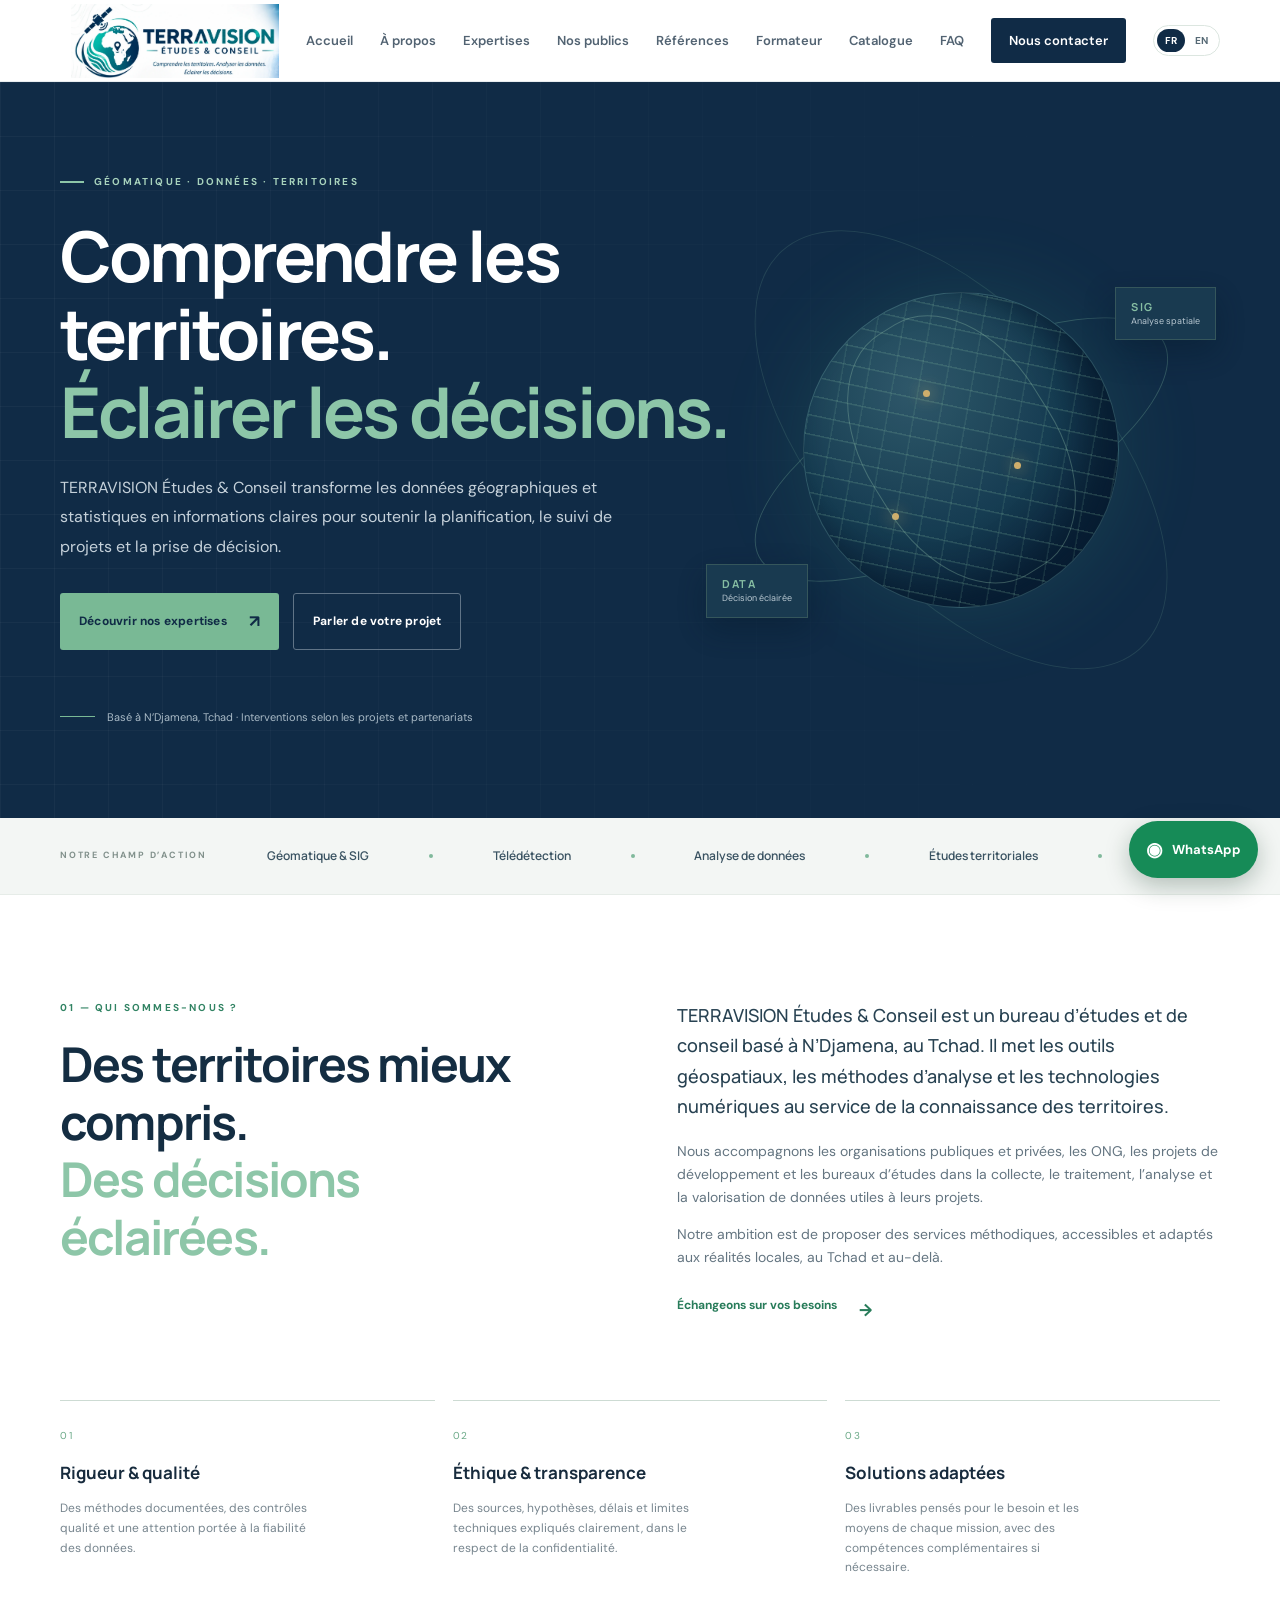
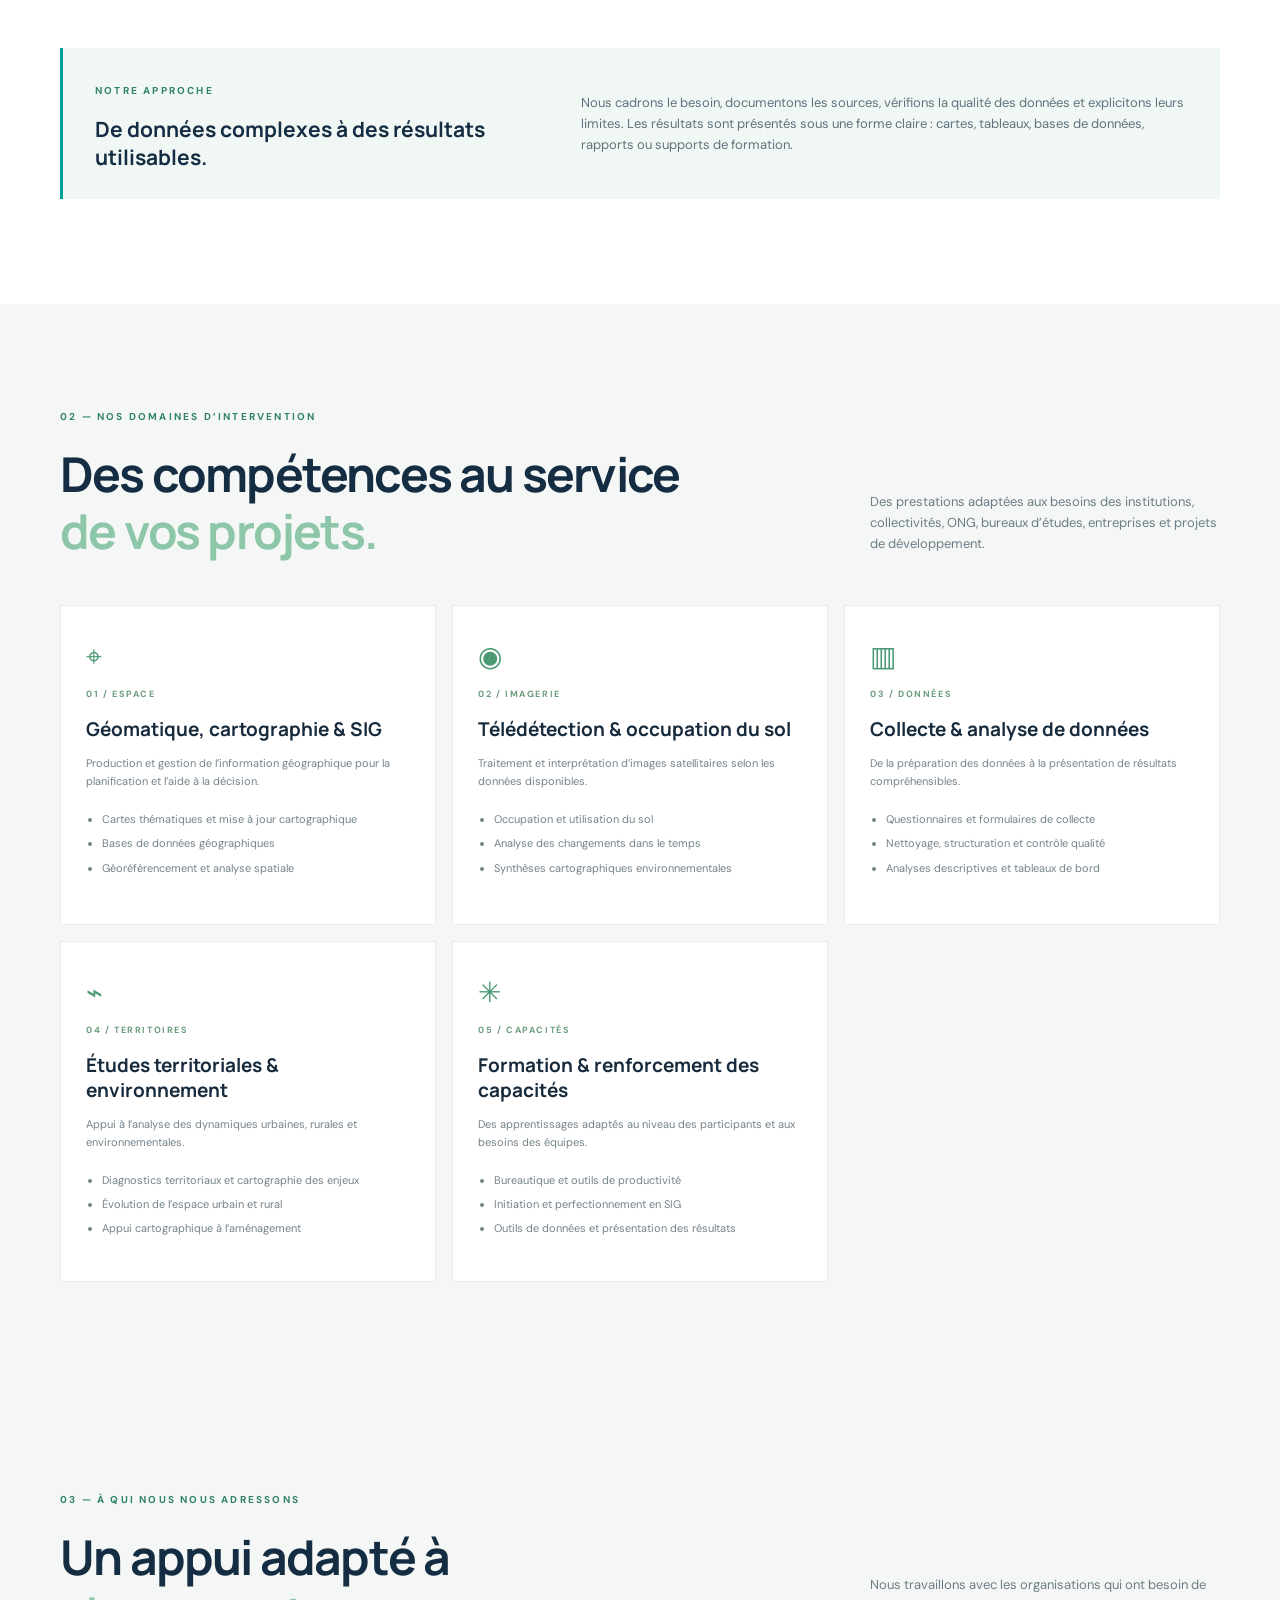
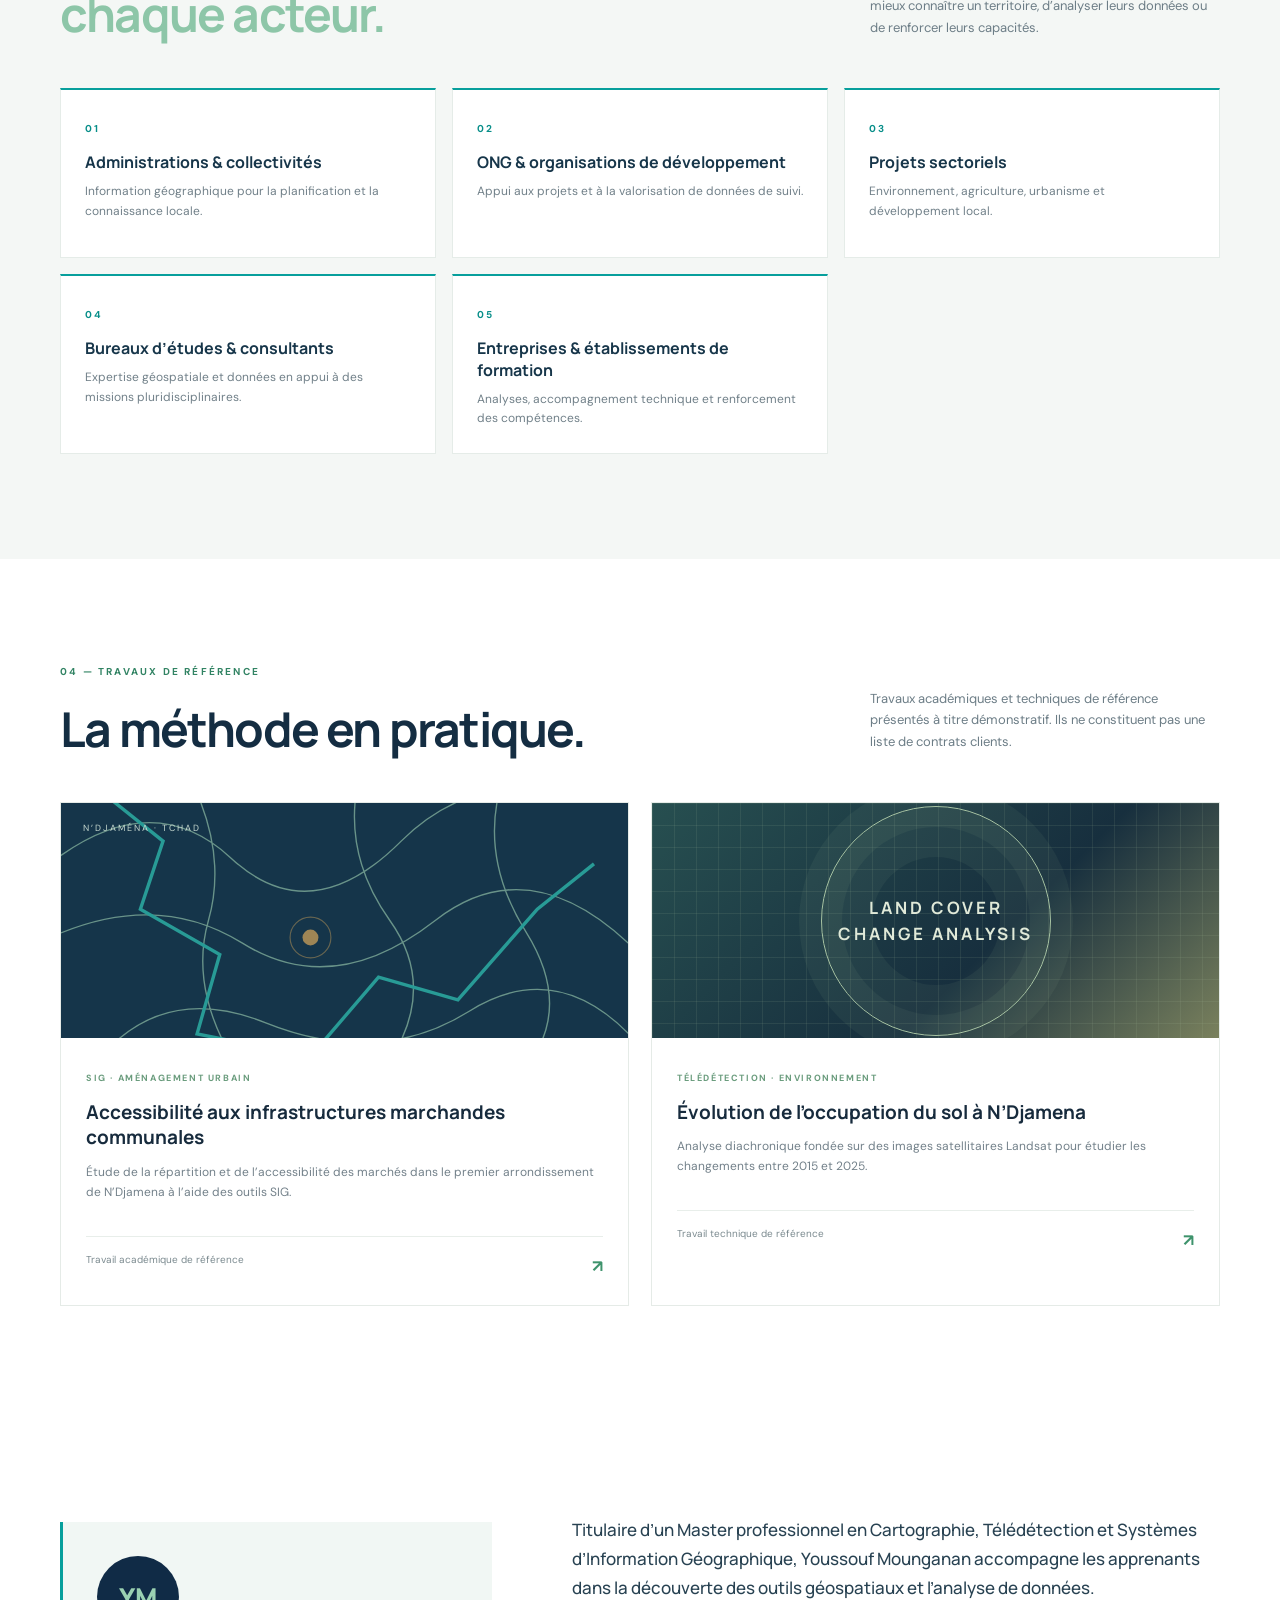
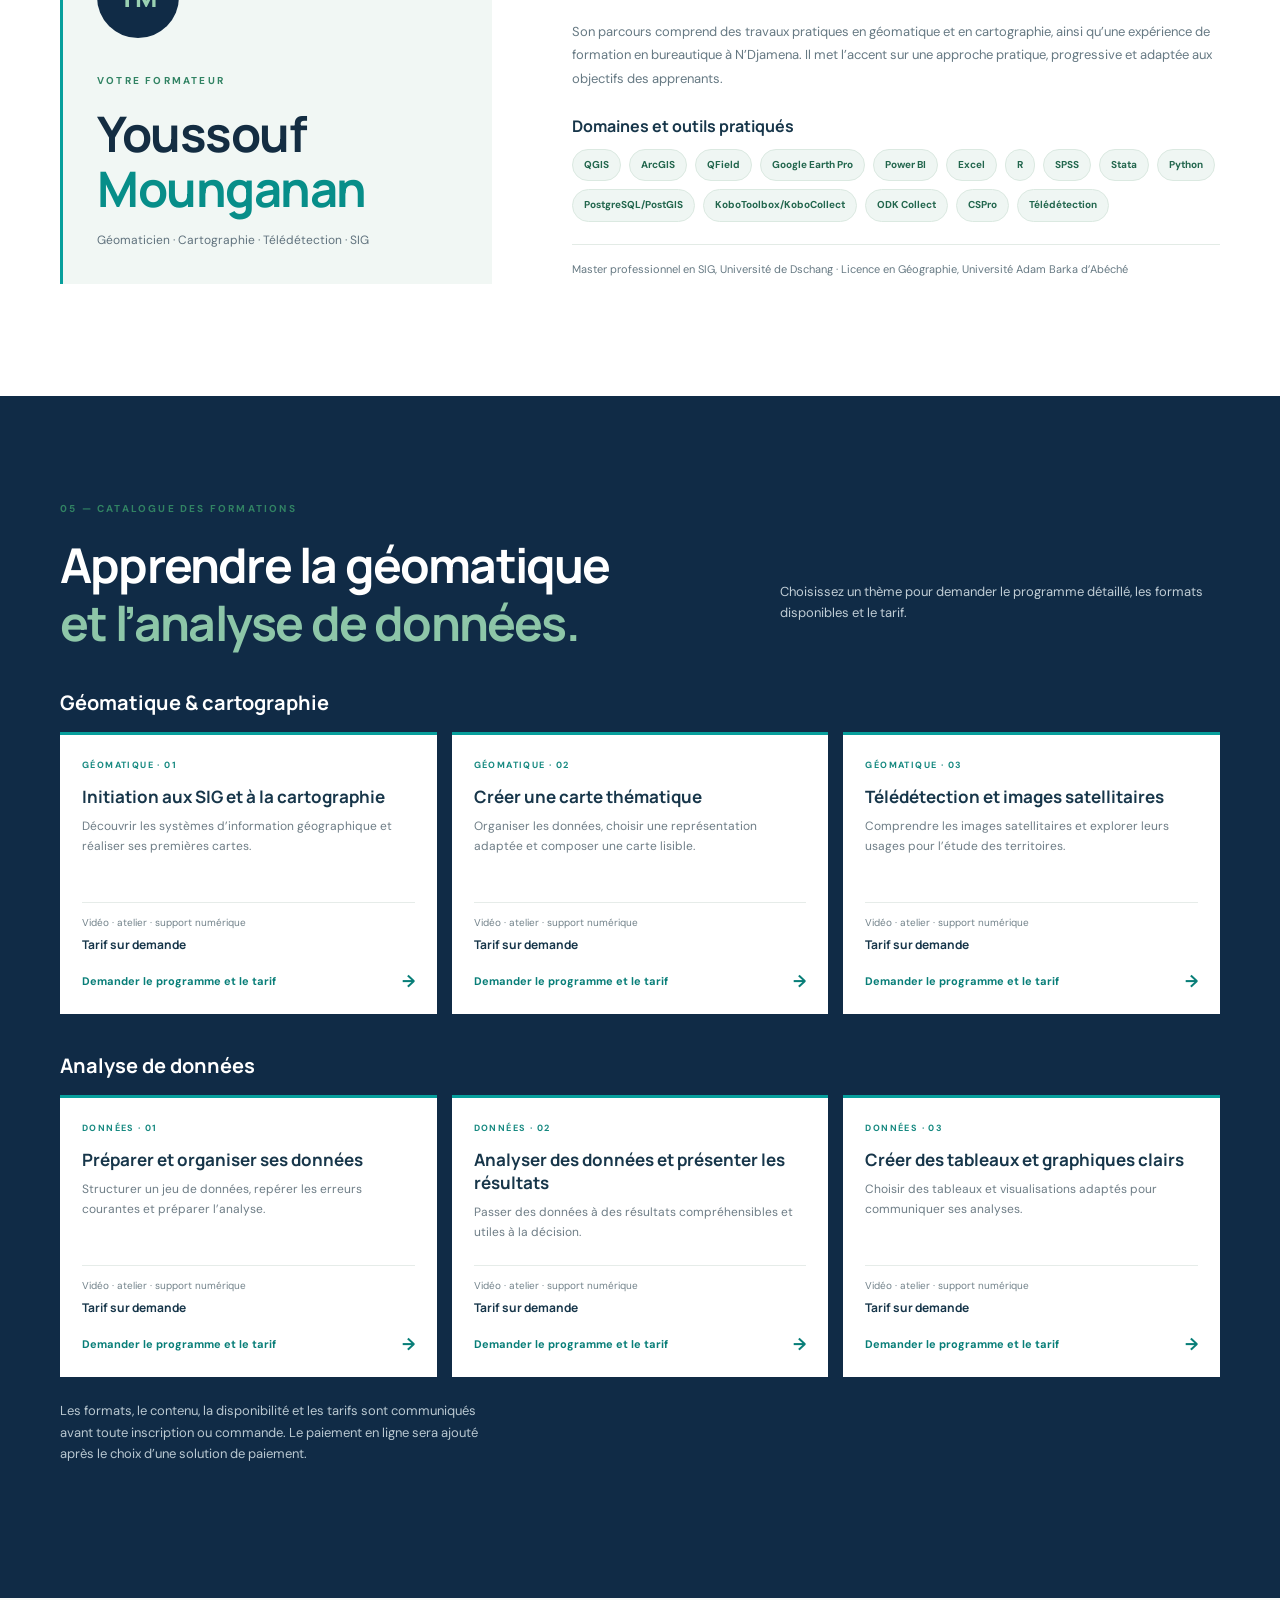
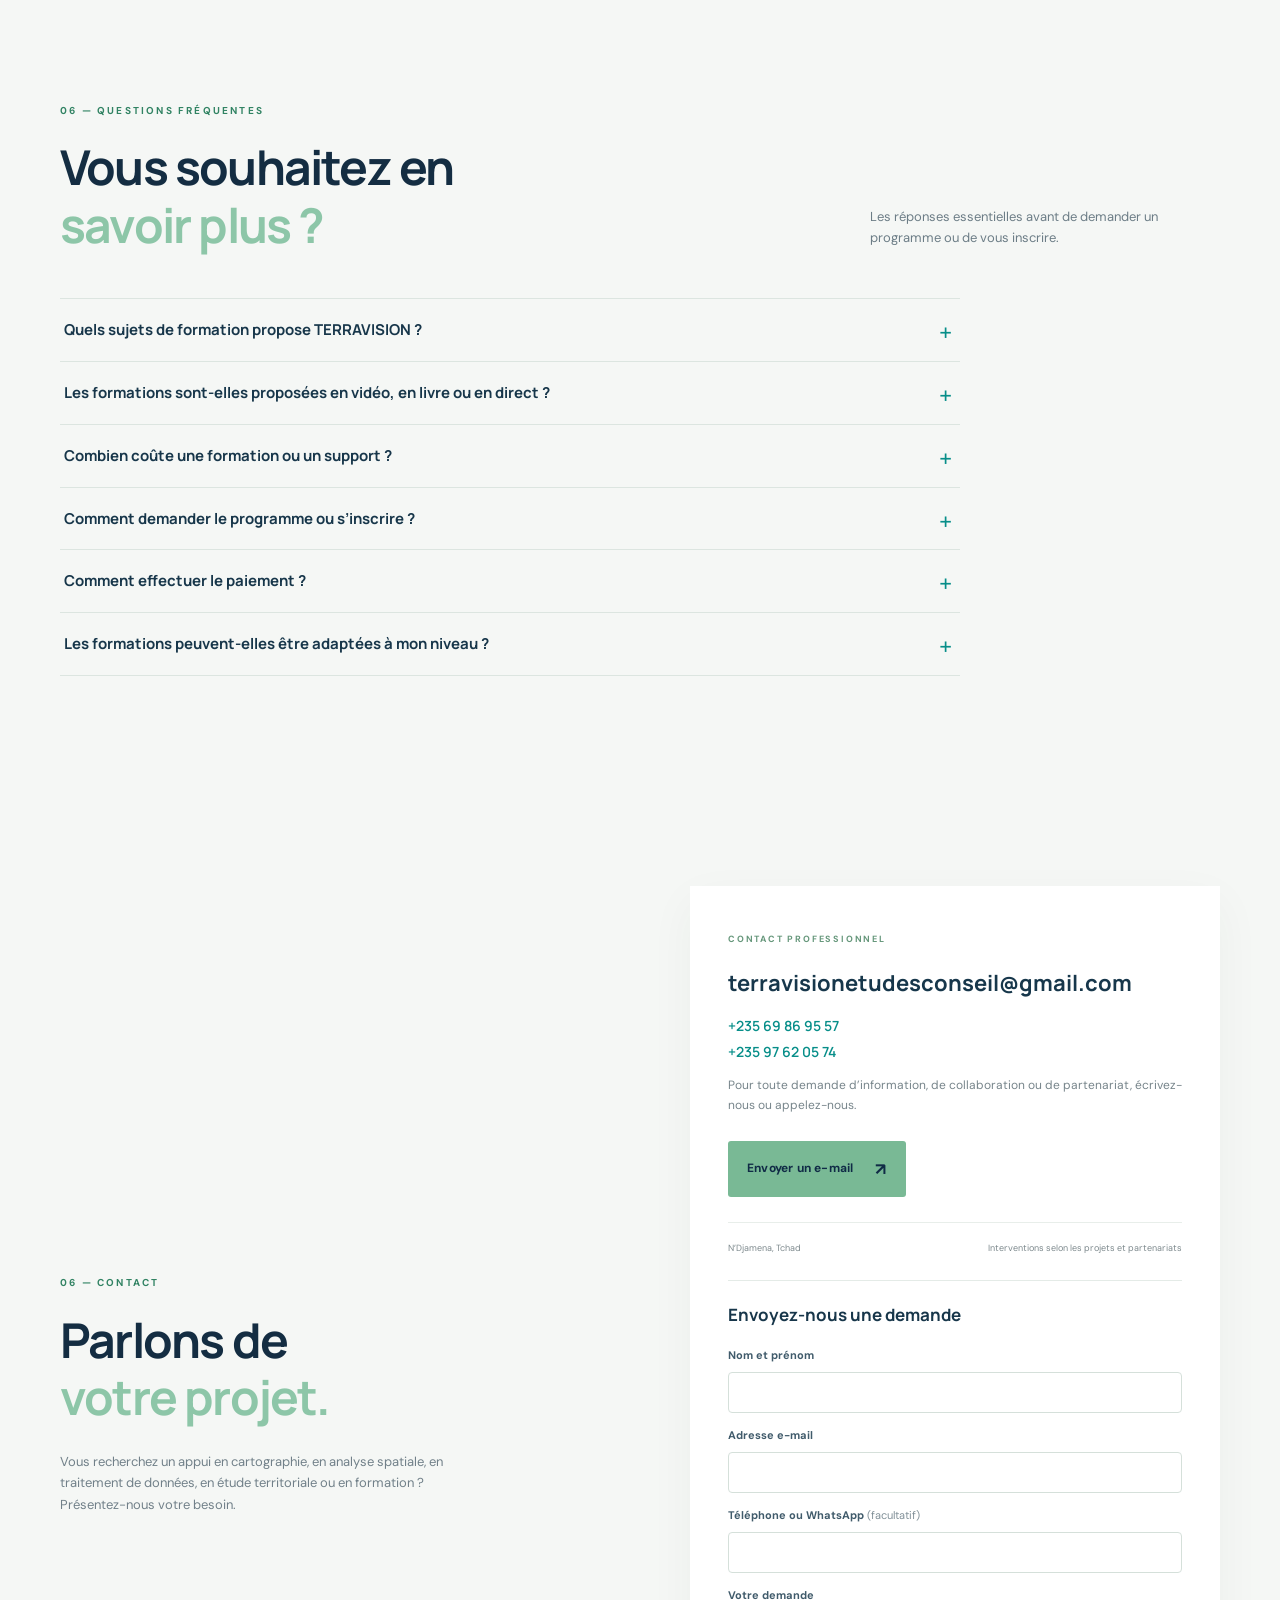
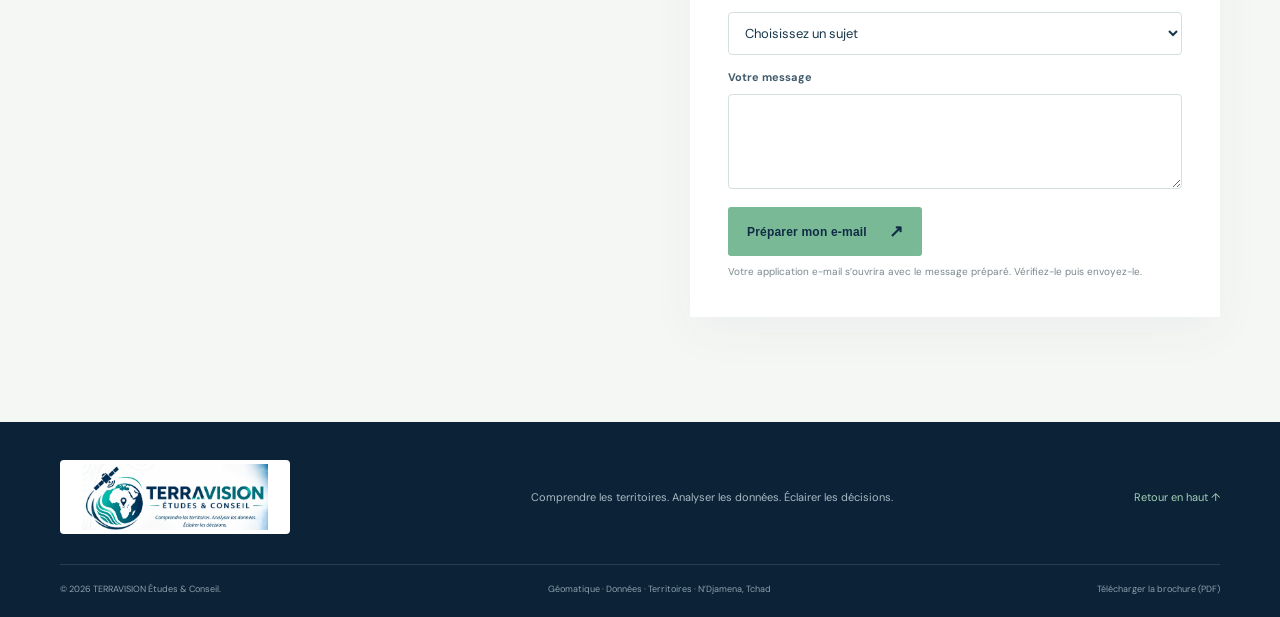
==== commit a796bee2: "Add files via upload" ====
--- a/index.html
+++ b/index.html
@@ -139,7 +139,9 @@
 <section class="section contact-section" id="contact">
   <div class="container contact-wrap">
     <div><div class="section-kicker">06 — CONTACT</div><h2>Parlons de<br><em>votre projet.</em></h2><p>Vous recherchez un appui en cartographie, en analyse spatiale, en traitement de données, en étude territoriale ou en formation ? Présentez-nous votre besoin.</p></div>
-    <div class="contact-panel"><span class="contact-label">CONTACT PROFESSIONNEL</span><a class="email-link" href="mailto:terravisionetudesconseil@gmail.com">terravisionetudesconseil@gmail.com</a><div class="phone-list"><a href="tel:+23569869557">+235 69 86 95 57</a><a href="tel:+23597620574">+235 97 62 05 74</a></div><p>Pour toute demande d’information, de collaboration ou de partenariat, écrivez-nous ou appelez-nous.</p><a class="btn btn-primary" href="mailto:terravisionetudesconseil@gmail.com?subject=Demande%20de%20renseignement%20-%20TERRAVISION">Envoyer un e-mail <span>↗</span></a><div class="contact-meta"><span>N’Djamena, Tchad</span><span>Interventions selon les projets et partenariats</span></div></div>
+    <div class="contact-panel"><span class="contact-label">CONTACT PROFESSIONNEL</span><a class="email-link" href="mailto:terravisionetudesconseil@gmail.com">terravisionetudesconseil@gmail.com</a><div class="phone-list"><a href="tel:+23569869557">+235 69 86 95 57</a><a href="tel:+23597620574">+235 97 62 05 74</a></div><p>Pour toute demande d’information, de collaboration ou de partenariat, écrivez-nous ou appelez-nous.</p><a class="btn btn-primary" href="mailto:terravisionetudesconseil@gmail.com?subject=Demande%20de%20renseignement%20-%20TERRAVISION">Envoyer un e-mail <span>↗</span></a><div class="contact-meta"><span>N’Djamena, Tchad</span><span>Interventions selon les projets et partenariats</span></div>
+      <form class="contact-form" data-contact-form data-form-language="fr"><h3>Envoyez-nous une demande</h3><label for="fr-contact-name">Nom et prénom</label><input id="fr-contact-name" name="name" autocomplete="name" required><label for="fr-contact-email">Adresse e-mail</label><input id="fr-contact-email" name="email" type="email" autocomplete="email" required><label for="fr-contact-phone">Téléphone ou WhatsApp <span>(facultatif)</span></label><input id="fr-contact-phone" name="phone" type="tel" autocomplete="tel"><label for="fr-contact-topic">Votre demande</label><select id="fr-contact-topic" name="topic" required><option value="">Choisissez un sujet</option><option>Formation en géomatique</option><option>Formation en analyse de données</option><option>Cartographie ou SIG</option><option>Collecte ou analyse de données</option><option>Autre demande</option></select><label for="fr-contact-message">Votre message</label><textarea id="fr-contact-message" name="message" rows="4" required></textarea><button class="btn btn-primary" type="submit">Préparer mon e-mail <span>↗</span></button><small class="form-note">Votre application e-mail s’ouvrira avec le message préparé. Vérifiez-le puis envoyez-le.</small></form>
+    </div>
   </div>
 </section>
 </main>
@@ -174,7 +176,7 @@
 <section class="section trainer-section" id="en-trainer"><div class="container trainer-wrap"><div class="trainer-identity"><div class="trainer-monogram" aria-hidden="true">YM</div><span class="section-kicker">YOUR TRAINER</span><h2>Youssouf<br><em>Mounganan</em></h2><p>Geomatician · Mapping · Remote sensing · GIS</p></div><div class="trainer-bio"><p class="trainer-intro">Youssouf Mounganan holds a professional Master's degree in Cartography, Remote Sensing and Geographic Information Systems. He supports learners in exploring geospatial tools and data analysis.</p><p>His background includes practical geomatics and mapping work, as well as office-software training in N'Djamena. His teaching approach is practical, progressive and adapted to learners' objectives.</p><h3>Areas and tools</h3><div class="tool-tags"><span>QGIS</span><span>ArcGIS</span><span>QField</span><span>Google Earth Pro</span><span>Power BI</span><span>Excel</span><span>R</span><span>SPSS</span><span>Stata</span><span>Python</span><span>PostgreSQL/PostGIS</span><span>KoboToolbox/KoboCollect</span><span>ODK Collect</span><span>CSPro</span><span>Remote sensing</span></div><p class="trainer-education">Professional Master's in GIS, University of Dschang · Bachelor's in Geography, University of Adam Barka of Abéché</p></div></div></section>
 <section class="section training-section" id="en-training"><div class="container"><div class="section-heading catalog-heading"><div><div class="section-kicker">05 — TRAINING CATALOGUE</div><h2>Learn geomatics<br><em>and data analysis.</em></h2></div><p>Choose a topic to request the detailed programme, available formats and fee.</p></div><div class="catalog-groups"><section class="catalog-group" aria-labelledby="en-catalog-geo"><h3 id="en-catalog-geo">Geomatics & mapping</h3><div class="catalog-grid"><article class="catalog-card"><span class="catalog-number">GEOMATICS · 01</span><h4>Introduction to GIS and mapping</h4><p>Discover geographic information systems and create your first maps.</p><div class="catalog-meta"><span>Video · workshop · digital resource</span><b>Fee on request</b></div><a class="catalog-cta" href="mailto:terravisionetudesconseil@gmail.com?subject=Training%20catalogue%20-%20Introduction%20to%20GIS">Request programme and fee <span>→</span></a></article><article class="catalog-card"><span class="catalog-number">GEOMATICS · 02</span><h4>Create a thematic map</h4><p>Organize data, choose an appropriate representation and design a clear map.</p><div class="catalog-meta"><span>Video · workshop · digital resource</span><b>Fee on request</b></div><a class="catalog-cta" href="mailto:terravisionetudesconseil@gmail.com?subject=Training%20catalogue%20-%20Thematic%20map">Request programme and fee <span>→</span></a></article><article class="catalog-card"><span class="catalog-number">GEOMATICS · 03</span><h4>Remote sensing and satellite imagery</h4><p>Understand satellite imagery and explore its uses for studying territories.</p><div class="catalog-meta"><span>Video · workshop · digital resource</span><b>Fee on request</b></div><a class="catalog-cta" href="mailto:terravisionetudesconseil@gmail.com?subject=Training%20catalogue%20-%20Remote%20sensing">Request programme and fee <span>→</span></a></article></div></section><section class="catalog-group" aria-labelledby="en-catalog-data"><h3 id="en-catalog-data">Data analysis</h3><div class="catalog-grid"><article class="catalog-card"><span class="catalog-number">DATA · 01</span><h4>Prepare and organize your data</h4><p>Structure a dataset, identify common errors and prepare it for analysis.</p><div class="catalog-meta"><span>Video · workshop · digital resource</span><b>Fee on request</b></div><a class="catalog-cta" href="mailto:terravisionetudesconseil@gmail.com?subject=Training%20catalogue%20-%20Data%20preparation">Request programme and fee <span>→</span></a></article><article class="catalog-card"><span class="catalog-number">DATA · 02</span><h4>Analyse data and present results</h4><p>Turn data into clear results that can support decision-making.</p><div class="catalog-meta"><span>Video · workshop · digital resource</span><b>Fee on request</b></div><a class="catalog-cta" href="mailto:terravisionetudesconseil@gmail.com?subject=Training%20catalogue%20-%20Data%20analysis">Request programme and fee <span>→</span></a></article><article class="catalog-card"><span class="catalog-number">DATA · 03</span><h4>Create clear tables and charts</h4><p>Choose tables and visualizations that communicate analysis clearly.</p><div class="catalog-meta"><span>Video · workshop · digital resource</span><b>Fee on request</b></div><a class="catalog-cta" href="mailto:terravisionetudesconseil@gmail.com?subject=Training%20catalogue%20-%20Tables%20and%20charts">Request programme and fee <span>→</span></a></article></div></section></div><p class="catalog-note">Available formats, content and fees are confirmed before registration or purchase. Online payment will be added after a payment provider has been selected.</p></div></section>
 <section class="section faq-section" id="en-faq"><div class="container"><div class="section-heading"><div><div class="section-kicker">06 — FREQUENTLY ASKED QUESTIONS</div><h2>Would you like to<br><em>know more?</em></h2></div><p>Key information before requesting a programme or registering.</p></div><div class="faq-list"><details><summary>What training topics does TERRAVISION offer?</summary><p>The catalogue covers GIS and mapping, remote sensing, data preparation and analysis, and the creation of tables and charts.</p></details><details><summary>Are courses available as videos, books or live sessions?</summary><p>Available formats depend on each topic. Contact us to confirm which resources are ready and what format is offered before ordering.</p></details><details><summary>How much does a course or resource cost?</summary><p>Fees are provided on request together with the detailed programme. No purchase is confirmed until the content and price have been shared with you.</p></details><details><summary>How can I request a programme or register?</summary><p>Click “Request programme and fee” in the catalogue, or contact us on WhatsApp. We will reply with the information you need.</p></details><details><summary>How do I pay?</summary><p>Payment instructions are shared directly before registration. Online payment through this website is not yet available.</p></details><details><summary>Can training be adapted to my level?</summary><p>Tell us your current level and learning objective. We will discuss the appropriate programme and available support.</p></details></div></div></section>
-<section class="section contact-section" id="en-contact"><div class="container contact-wrap"><div><div class="section-kicker">07 — CONTACT</div><h2>Let's discuss<br><em>your project.</em></h2><p>Need support with mapping, spatial analysis, data processing, territorial studies or training? Tell us what you are looking for.</p></div><div class="contact-panel"><span class="contact-label">PROFESSIONAL CONTACT</span><a class="email-link" href="mailto:terravisionetudesconseil@gmail.com">terravisionetudesconseil@gmail.com</a><div class="phone-list"><a href="tel:+23569869557">+235 69 86 95 57</a><a href="tel:+23597620574">+235 97 62 05 74</a></div><p>For information, collaboration or partnership enquiries, email or call us.</p><a class="btn btn-primary" href="mailto:terravisionetudesconseil@gmail.com?subject=Enquiry%20-%20TERRAVISION">Send an email <span>↗</span></a><div class="contact-meta"><span>N'Djamena, Chad</span><span>Assignments depend on projects and partnerships</span></div></div></div></section>
+<section class="section contact-section" id="en-contact"><div class="container contact-wrap"><div><div class="section-kicker">07 — CONTACT</div><h2>Let's discuss<br><em>your project.</em></h2><p>Need support with mapping, spatial analysis, data processing, territorial studies or training? Tell us what you are looking for.</p></div><div class="contact-panel"><span class="contact-label">PROFESSIONAL CONTACT</span><a class="email-link" href="mailto:terravisionetudesconseil@gmail.com">terravisionetudesconseil@gmail.com</a><div class="phone-list"><a href="tel:+23569869557">+235 69 86 95 57</a><a href="tel:+23597620574">+235 97 62 05 74</a></div><p>For information, collaboration or partnership enquiries, email or call us.</p><a class="btn btn-primary" href="mailto:terravisionetudesconseil@gmail.com?subject=Enquiry%20-%20TERRAVISION">Send an email <span>↗</span></a><div class="contact-meta"><span>N'Djamena, Chad</span><span>Assignments depend on projects and partnerships</span></div><form class="contact-form" data-contact-form data-form-language="en"><h3>Send us an enquiry</h3><label for="en-contact-name">Full name</label><input id="en-contact-name" name="name" autocomplete="name" required><label for="en-contact-email">Email address</label><input id="en-contact-email" name="email" type="email" autocomplete="email" required><label for="en-contact-phone">Phone or WhatsApp <span>(optional)</span></label><input id="en-contact-phone" name="phone" type="tel" autocomplete="tel"><label for="en-contact-topic">Your enquiry</label><select id="en-contact-topic" name="topic" required><option value="">Choose a topic</option><option>Geomatics training</option><option>Data analysis training</option><option>Mapping or GIS</option><option>Data collection or analysis</option><option>Other enquiry</option></select><label for="en-contact-message">Your message</label><textarea id="en-contact-message" name="message" rows="4" required></textarea><button class="btn btn-primary" type="submit">Prepare my email <span>↗</span></button><small class="form-note">Your email app will open with the message prepared. Review it, then send it.</small></form></div></div></section>
 </main>
 <details class="whatsapp-float"><summary aria-label="Choose a number to contact TERRAVISION on WhatsApp"><span aria-hidden="true">◉</span> WhatsApp</summary><div class="whatsapp-options" aria-label="TERRAVISION WhatsApp numbers"><a href="https://wa.me/23569869557?text=Hello%20TERRAVISION%2C%20I%20would%20like%20information%20about%20your%20training." target="_blank" rel="noopener noreferrer">+235 69 86 95 57</a><a href="https://wa.me/23597620574?text=Hello%20TERRAVISION%2C%20I%20would%20like%20information%20about%20your%20training." target="_blank" rel="noopener noreferrer">+235 97 62 05 74</a></div></details>
 <footer class="site-footer"><div class="container footer-top"><a class="brand brand-footer" href="#en-home" aria-label="TERRAVISION, back to home"><img class="brand-logo" src="logo-terravision.webp" alt="TERRAVISION Studies & Consulting"></a><p>Understand territories. Analyse data. Inform decisions.</p><a href="#en-home" class="back-top">Back to top ↑</a></div><div class="container footer-bottom"><span>© <span id="en-year"></span> TERRAVISION Studies & Consulting.</span><span>Geomatics · Data · Territories · N'Djamena, Chad</span><a href="brochure-en.pdf" target="_blank" rel="noopener">Download brochure (PDF)</a></div></footer>
--- a/style.css
+++ b/style.css
@@ -83,3 +83,12 @@
 .language-switch button.active{background:#102b46;color:#fff}
 .site-language[hidden]{display:none!important}
 @media(max-width:680px){.language-switch{align-self:flex-start;margin-top:8px}.language-switch button{padding:7px 12px!important}}
+.contact-form{border-top:1px solid #e4ebe7;margin-top:24px;padding-top:22px;display:grid;gap:8px}
+.contact-form h3{font:700 17px Manrope,sans-serif;color:#17364a;margin:0 0 7px}
+.contact-form label{font-size:11px;font-weight:700;color:#405b6b;margin-top:5px}
+.contact-form label span{font-weight:400;color:#819098}
+.contact-form input,.contact-form select,.contact-form textarea{width:100%;border:1px solid #d5e0da;border-radius:4px;padding:11px 12px;background:#fff;color:#17364a;font:13px "DM Sans",sans-serif}
+.contact-form textarea{resize:vertical;min-height:95px}
+.contact-form input:focus,.contact-form select:focus,.contact-form textarea:focus{outline:2px solid #54ad9b;outline-offset:1px;border-color:#078e89}
+.contact-form button{justify-self:start;border:0;cursor:pointer;margin-top:10px}
+.form-note{font-size:10px;line-height:1.5;color:#7a888d}
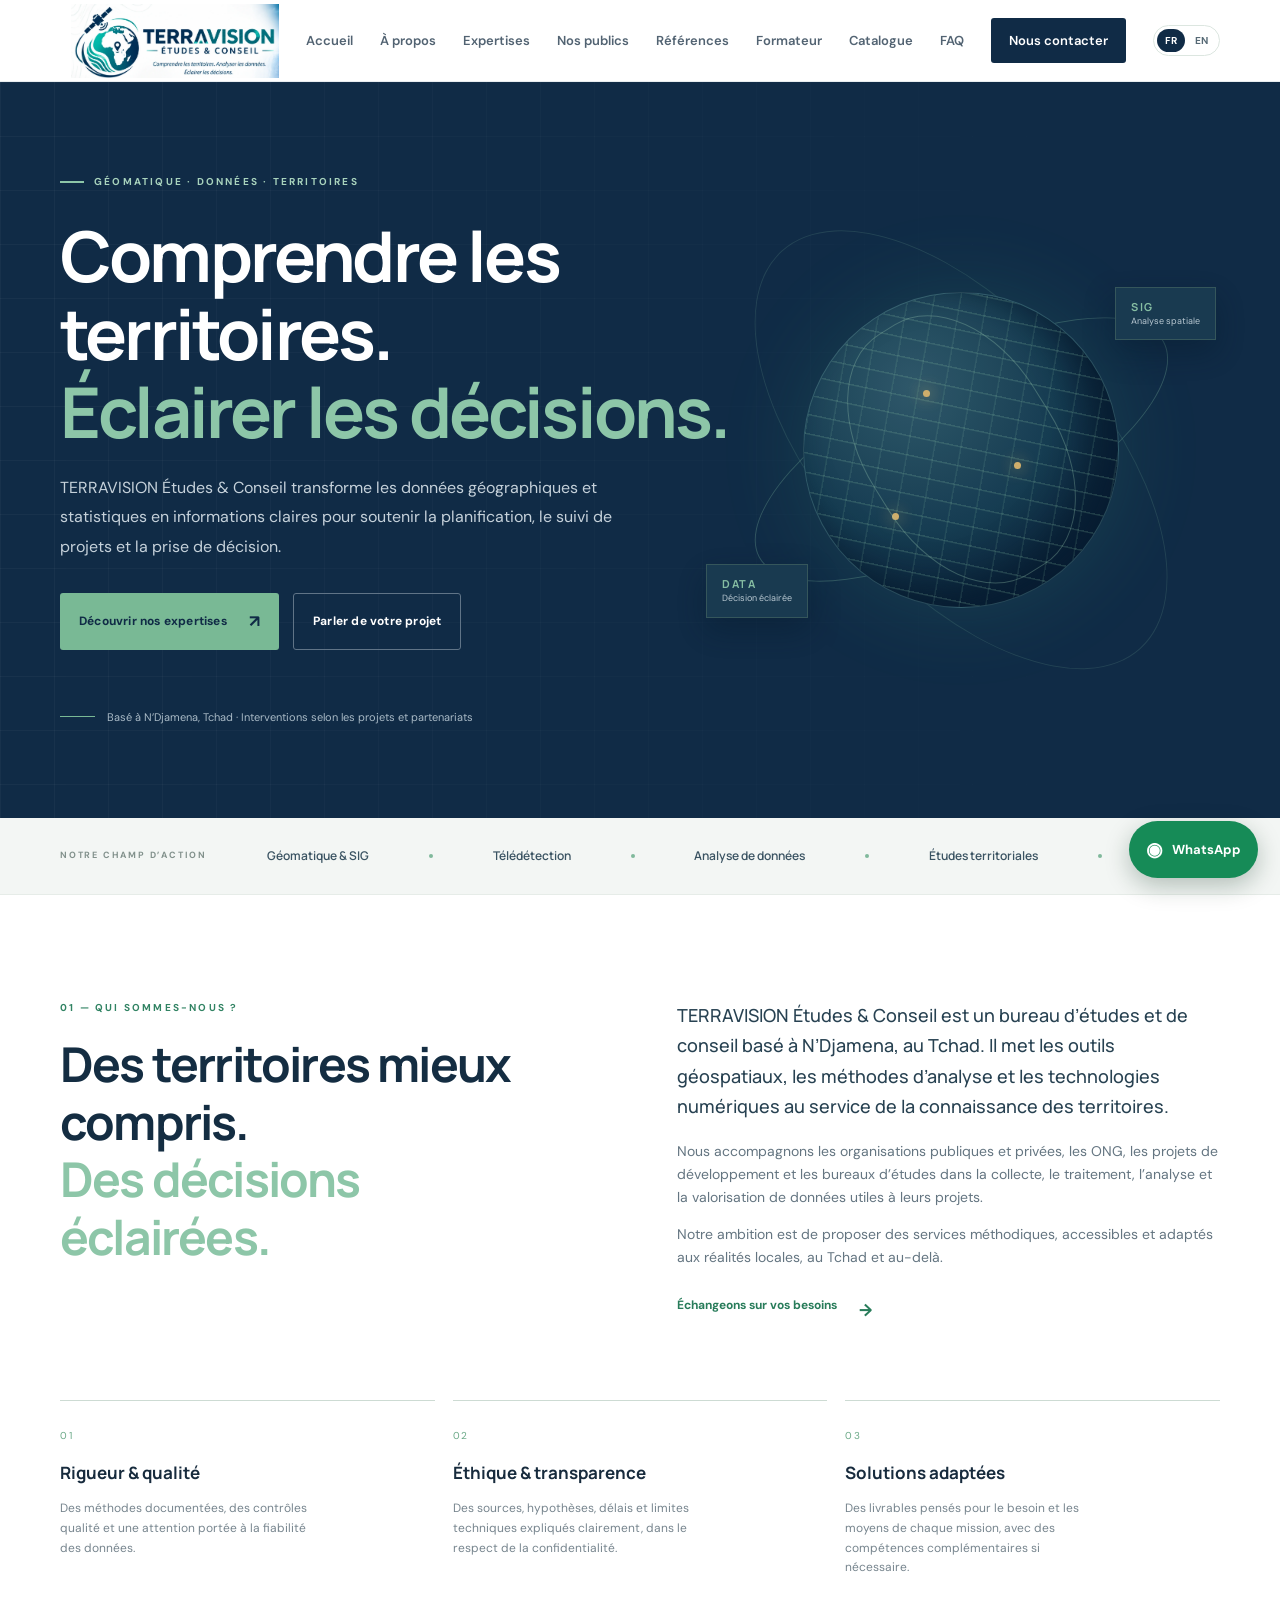
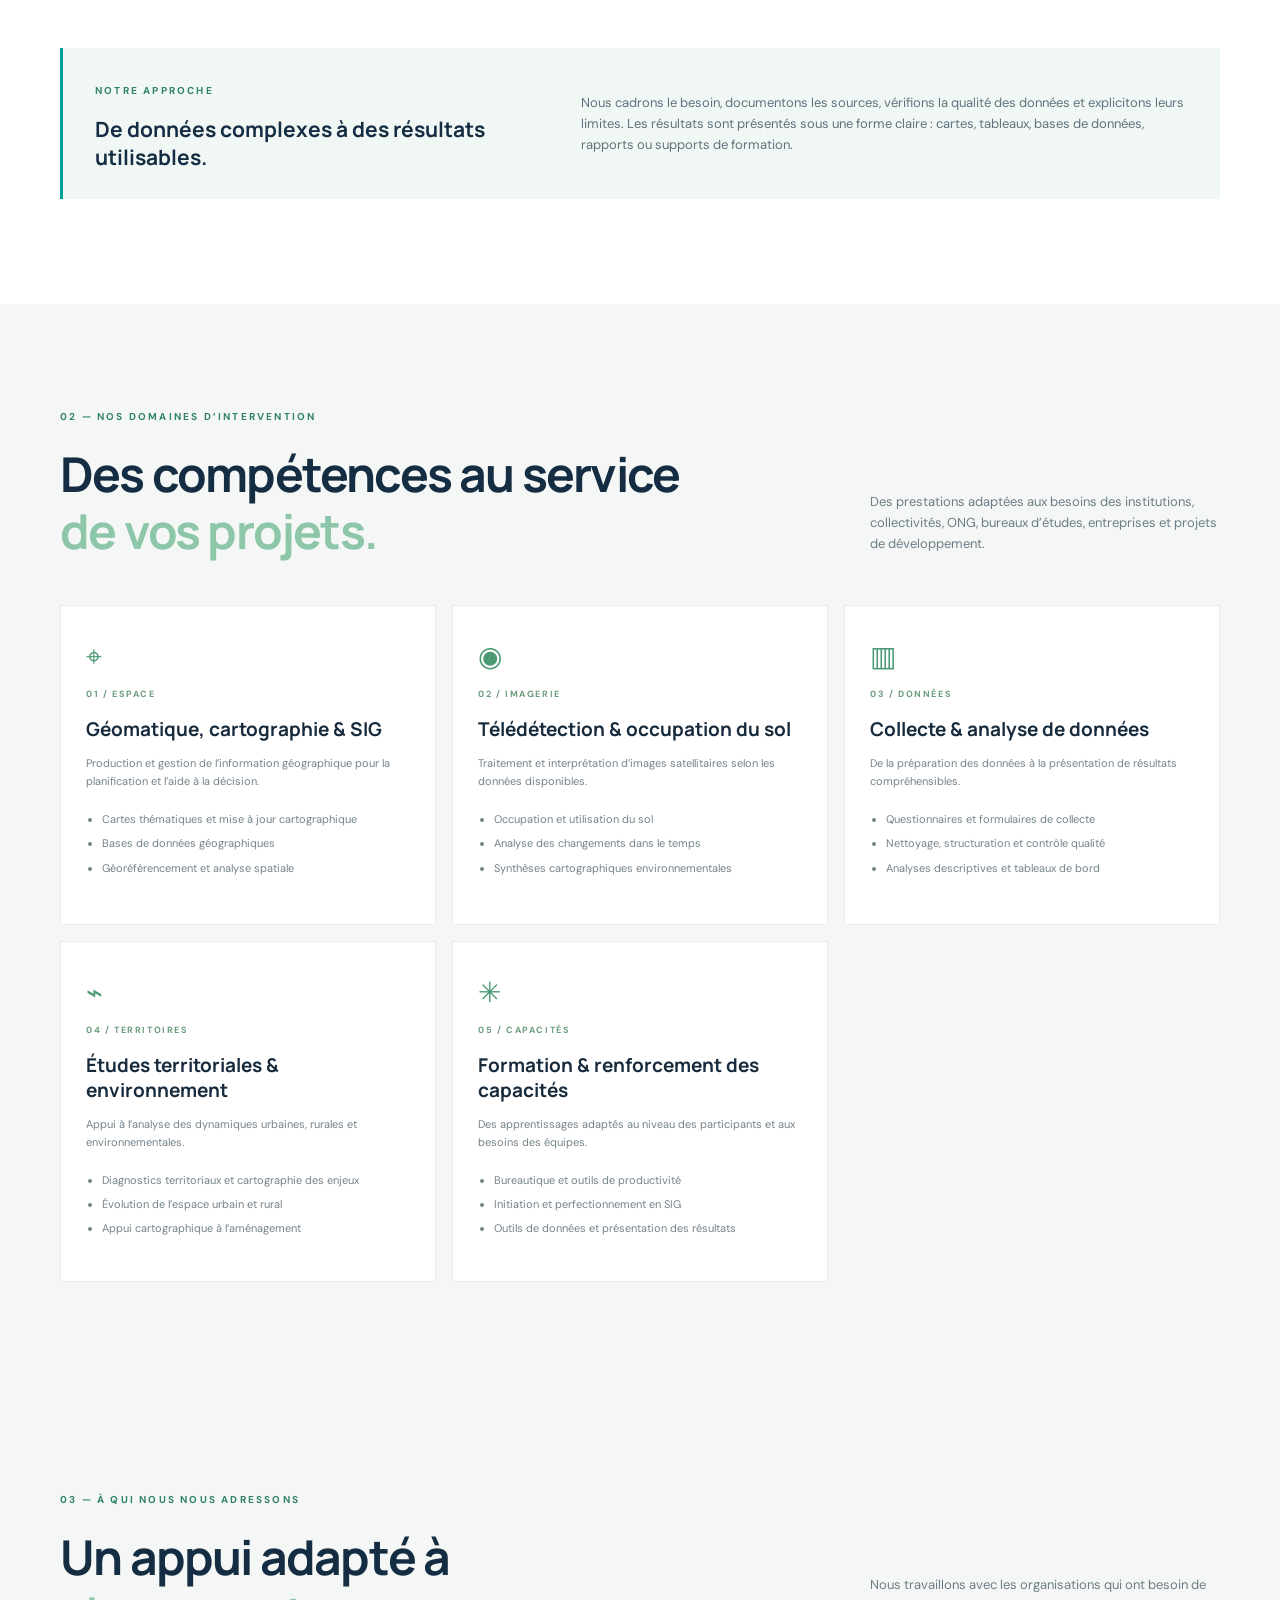
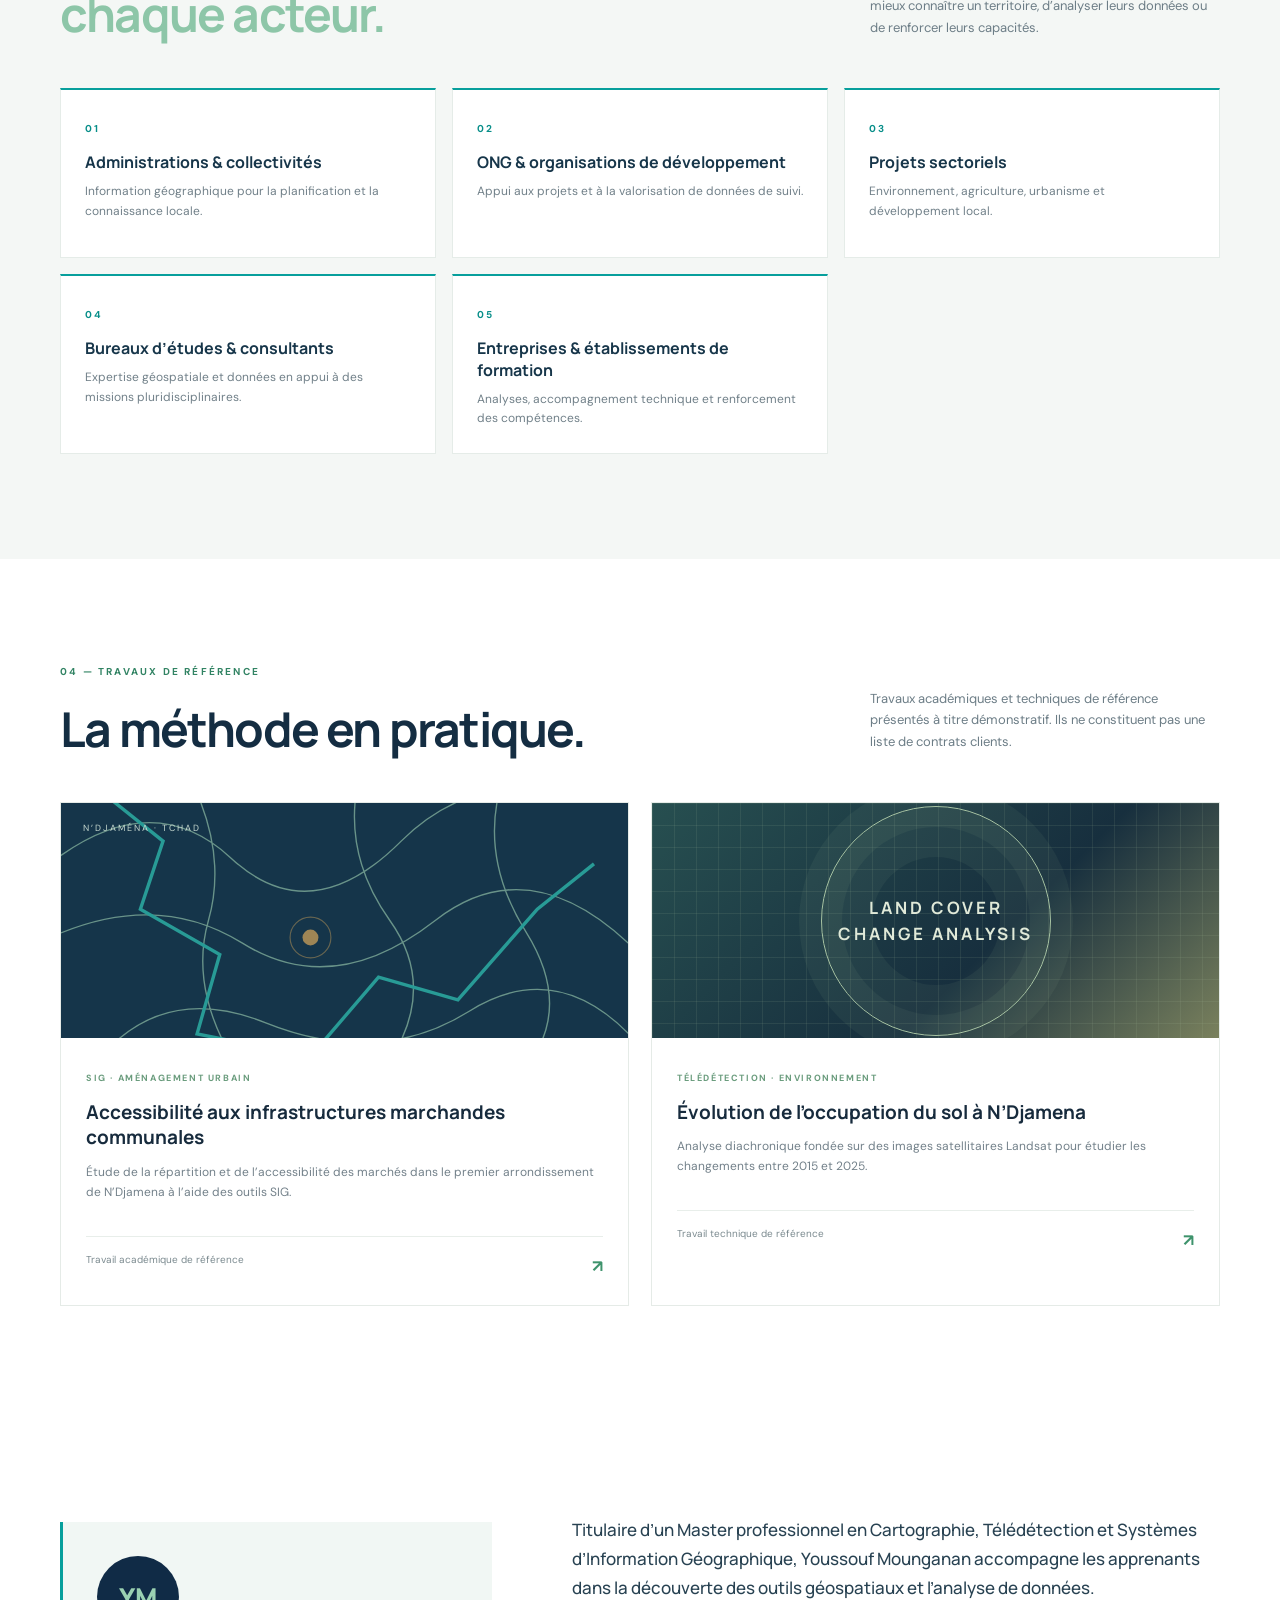
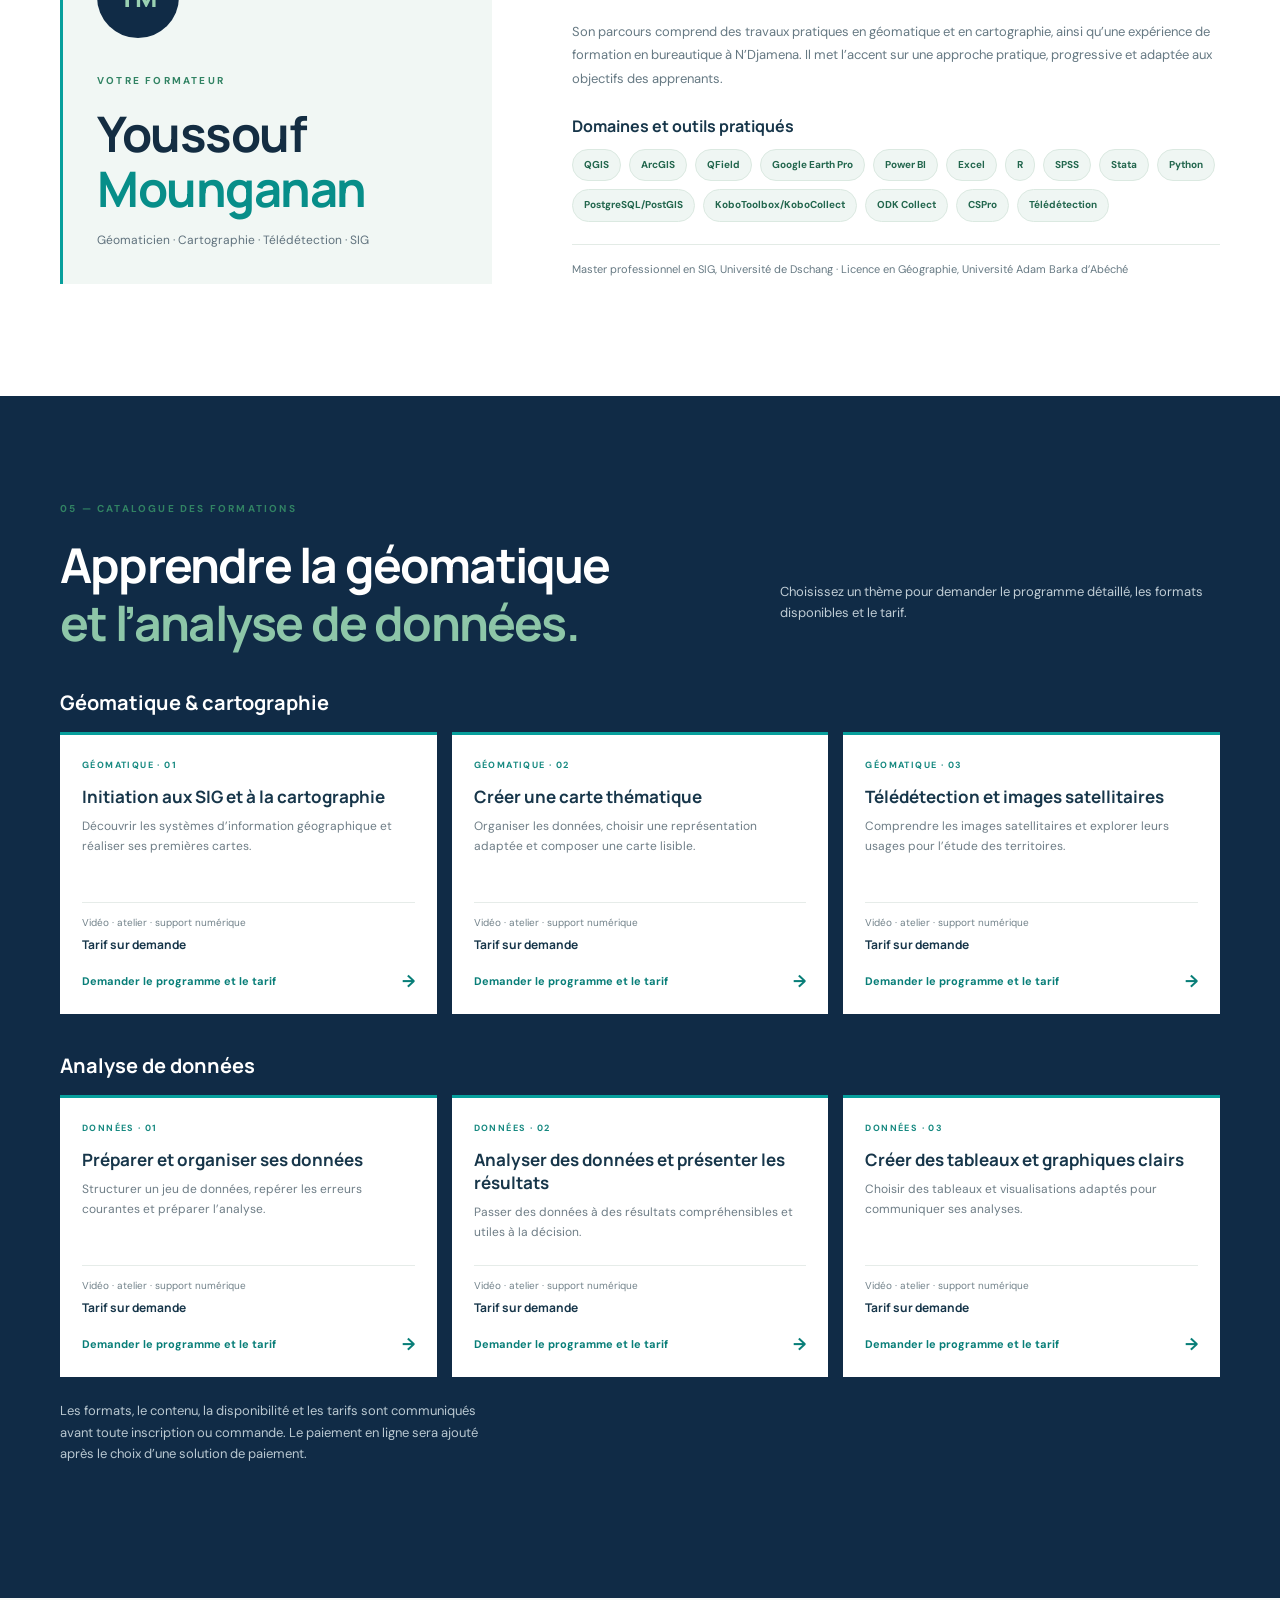
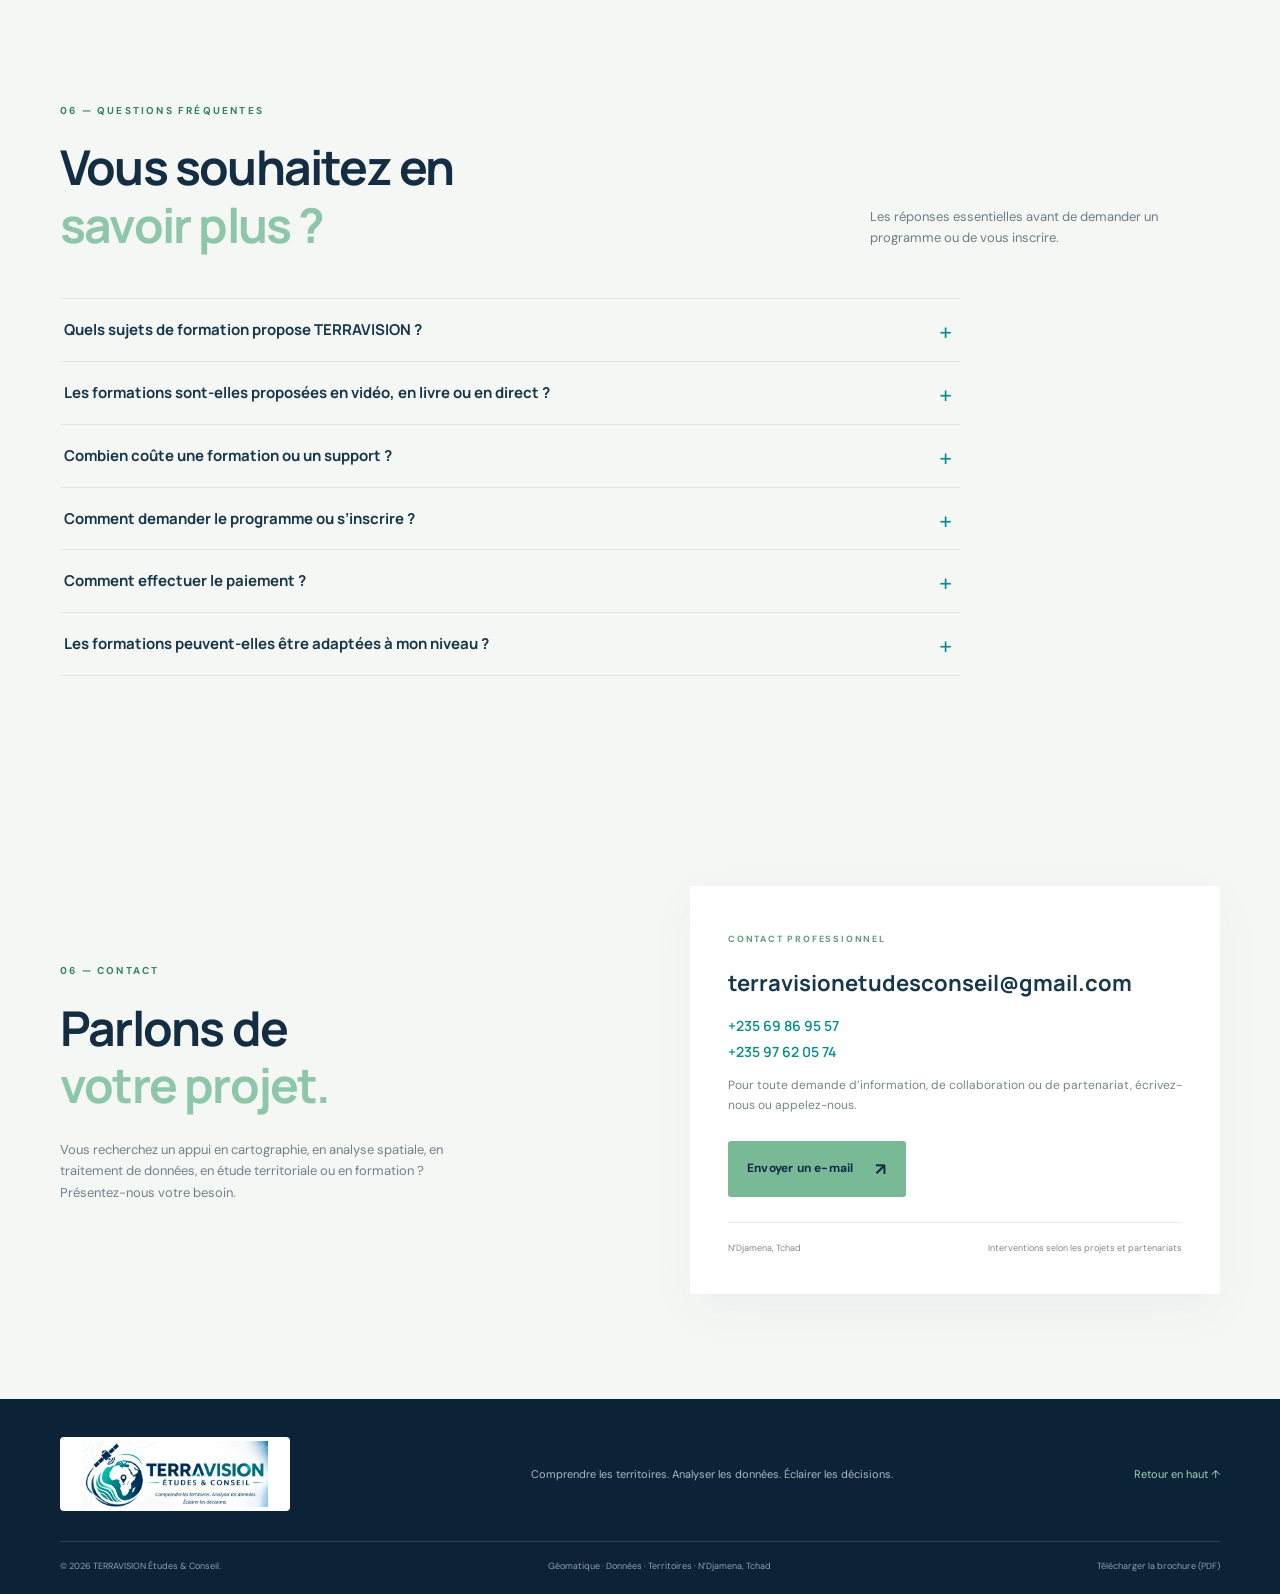
==== commit bb0cce6e: "Add files via upload" ====
--- a/index.html
+++ b/index.html
@@ -139,9 +139,7 @@
 <section class="section contact-section" id="contact">
   <div class="container contact-wrap">
     <div><div class="section-kicker">06 — CONTACT</div><h2>Parlons de<br><em>votre projet.</em></h2><p>Vous recherchez un appui en cartographie, en analyse spatiale, en traitement de données, en étude territoriale ou en formation ? Présentez-nous votre besoin.</p></div>
-    <div class="contact-panel"><span class="contact-label">CONTACT PROFESSIONNEL</span><a class="email-link" href="mailto:terravisionetudesconseil@gmail.com">terravisionetudesconseil@gmail.com</a><div class="phone-list"><a href="tel:+23569869557">+235 69 86 95 57</a><a href="tel:+23597620574">+235 97 62 05 74</a></div><p>Pour toute demande d’information, de collaboration ou de partenariat, écrivez-nous ou appelez-nous.</p><a class="btn btn-primary" href="mailto:terravisionetudesconseil@gmail.com?subject=Demande%20de%20renseignement%20-%20TERRAVISION">Envoyer un e-mail <span>↗</span></a><div class="contact-meta"><span>N’Djamena, Tchad</span><span>Interventions selon les projets et partenariats</span></div>
-      <form class="contact-form" data-contact-form data-form-language="fr"><h3>Envoyez-nous une demande</h3><label for="fr-contact-name">Nom et prénom</label><input id="fr-contact-name" name="name" autocomplete="name" required><label for="fr-contact-email">Adresse e-mail</label><input id="fr-contact-email" name="email" type="email" autocomplete="email" required><label for="fr-contact-phone">Téléphone ou WhatsApp <span>(facultatif)</span></label><input id="fr-contact-phone" name="phone" type="tel" autocomplete="tel"><label for="fr-contact-topic">Votre demande</label><select id="fr-contact-topic" name="topic" required><option value="">Choisissez un sujet</option><option>Formation en géomatique</option><option>Formation en analyse de données</option><option>Cartographie ou SIG</option><option>Collecte ou analyse de données</option><option>Autre demande</option></select><label for="fr-contact-message">Votre message</label><textarea id="fr-contact-message" name="message" rows="4" required></textarea><button class="btn btn-primary" type="submit">Préparer mon e-mail <span>↗</span></button><small class="form-note">Votre application e-mail s’ouvrira avec le message préparé. Vérifiez-le puis envoyez-le.</small></form>
-    </div>
+    <div class="contact-panel"><span class="contact-label">CONTACT PROFESSIONNEL</span><a class="email-link" href="mailto:terravisionetudesconseil@gmail.com">terravisionetudesconseil@gmail.com</a><div class="phone-list"><a href="tel:+23569869557">+235 69 86 95 57</a><a href="tel:+23597620574">+235 97 62 05 74</a></div><p>Pour toute demande d’information, de collaboration ou de partenariat, écrivez-nous ou appelez-nous.</p><a class="btn btn-primary" href="mailto:terravisionetudesconseil@gmail.com?subject=Demande%20de%20renseignement%20-%20TERRAVISION">Envoyer un e-mail <span>↗</span></a><div class="contact-meta"><span>N’Djamena, Tchad</span><span>Interventions selon les projets et partenariats</span></div></div>
   </div>
 </section>
 </main>
@@ -176,7 +174,7 @@
 <section class="section trainer-section" id="en-trainer"><div class="container trainer-wrap"><div class="trainer-identity"><div class="trainer-monogram" aria-hidden="true">YM</div><span class="section-kicker">YOUR TRAINER</span><h2>Youssouf<br><em>Mounganan</em></h2><p>Geomatician · Mapping · Remote sensing · GIS</p></div><div class="trainer-bio"><p class="trainer-intro">Youssouf Mounganan holds a professional Master's degree in Cartography, Remote Sensing and Geographic Information Systems. He supports learners in exploring geospatial tools and data analysis.</p><p>His background includes practical geomatics and mapping work, as well as office-software training in N'Djamena. His teaching approach is practical, progressive and adapted to learners' objectives.</p><h3>Areas and tools</h3><div class="tool-tags"><span>QGIS</span><span>ArcGIS</span><span>QField</span><span>Google Earth Pro</span><span>Power BI</span><span>Excel</span><span>R</span><span>SPSS</span><span>Stata</span><span>Python</span><span>PostgreSQL/PostGIS</span><span>KoboToolbox/KoboCollect</span><span>ODK Collect</span><span>CSPro</span><span>Remote sensing</span></div><p class="trainer-education">Professional Master's in GIS, University of Dschang · Bachelor's in Geography, University of Adam Barka of Abéché</p></div></div></section>
 <section class="section training-section" id="en-training"><div class="container"><div class="section-heading catalog-heading"><div><div class="section-kicker">05 — TRAINING CATALOGUE</div><h2>Learn geomatics<br><em>and data analysis.</em></h2></div><p>Choose a topic to request the detailed programme, available formats and fee.</p></div><div class="catalog-groups"><section class="catalog-group" aria-labelledby="en-catalog-geo"><h3 id="en-catalog-geo">Geomatics & mapping</h3><div class="catalog-grid"><article class="catalog-card"><span class="catalog-number">GEOMATICS · 01</span><h4>Introduction to GIS and mapping</h4><p>Discover geographic information systems and create your first maps.</p><div class="catalog-meta"><span>Video · workshop · digital resource</span><b>Fee on request</b></div><a class="catalog-cta" href="mailto:terravisionetudesconseil@gmail.com?subject=Training%20catalogue%20-%20Introduction%20to%20GIS">Request programme and fee <span>→</span></a></article><article class="catalog-card"><span class="catalog-number">GEOMATICS · 02</span><h4>Create a thematic map</h4><p>Organize data, choose an appropriate representation and design a clear map.</p><div class="catalog-meta"><span>Video · workshop · digital resource</span><b>Fee on request</b></div><a class="catalog-cta" href="mailto:terravisionetudesconseil@gmail.com?subject=Training%20catalogue%20-%20Thematic%20map">Request programme and fee <span>→</span></a></article><article class="catalog-card"><span class="catalog-number">GEOMATICS · 03</span><h4>Remote sensing and satellite imagery</h4><p>Understand satellite imagery and explore its uses for studying territories.</p><div class="catalog-meta"><span>Video · workshop · digital resource</span><b>Fee on request</b></div><a class="catalog-cta" href="mailto:terravisionetudesconseil@gmail.com?subject=Training%20catalogue%20-%20Remote%20sensing">Request programme and fee <span>→</span></a></article></div></section><section class="catalog-group" aria-labelledby="en-catalog-data"><h3 id="en-catalog-data">Data analysis</h3><div class="catalog-grid"><article class="catalog-card"><span class="catalog-number">DATA · 01</span><h4>Prepare and organize your data</h4><p>Structure a dataset, identify common errors and prepare it for analysis.</p><div class="catalog-meta"><span>Video · workshop · digital resource</span><b>Fee on request</b></div><a class="catalog-cta" href="mailto:terravisionetudesconseil@gmail.com?subject=Training%20catalogue%20-%20Data%20preparation">Request programme and fee <span>→</span></a></article><article class="catalog-card"><span class="catalog-number">DATA · 02</span><h4>Analyse data and present results</h4><p>Turn data into clear results that can support decision-making.</p><div class="catalog-meta"><span>Video · workshop · digital resource</span><b>Fee on request</b></div><a class="catalog-cta" href="mailto:terravisionetudesconseil@gmail.com?subject=Training%20catalogue%20-%20Data%20analysis">Request programme and fee <span>→</span></a></article><article class="catalog-card"><span class="catalog-number">DATA · 03</span><h4>Create clear tables and charts</h4><p>Choose tables and visualizations that communicate analysis clearly.</p><div class="catalog-meta"><span>Video · workshop · digital resource</span><b>Fee on request</b></div><a class="catalog-cta" href="mailto:terravisionetudesconseil@gmail.com?subject=Training%20catalogue%20-%20Tables%20and%20charts">Request programme and fee <span>→</span></a></article></div></section></div><p class="catalog-note">Available formats, content and fees are confirmed before registration or purchase. Online payment will be added after a payment provider has been selected.</p></div></section>
 <section class="section faq-section" id="en-faq"><div class="container"><div class="section-heading"><div><div class="section-kicker">06 — FREQUENTLY ASKED QUESTIONS</div><h2>Would you like to<br><em>know more?</em></h2></div><p>Key information before requesting a programme or registering.</p></div><div class="faq-list"><details><summary>What training topics does TERRAVISION offer?</summary><p>The catalogue covers GIS and mapping, remote sensing, data preparation and analysis, and the creation of tables and charts.</p></details><details><summary>Are courses available as videos, books or live sessions?</summary><p>Available formats depend on each topic. Contact us to confirm which resources are ready and what format is offered before ordering.</p></details><details><summary>How much does a course or resource cost?</summary><p>Fees are provided on request together with the detailed programme. No purchase is confirmed until the content and price have been shared with you.</p></details><details><summary>How can I request a programme or register?</summary><p>Click “Request programme and fee” in the catalogue, or contact us on WhatsApp. We will reply with the information you need.</p></details><details><summary>How do I pay?</summary><p>Payment instructions are shared directly before registration. Online payment through this website is not yet available.</p></details><details><summary>Can training be adapted to my level?</summary><p>Tell us your current level and learning objective. We will discuss the appropriate programme and available support.</p></details></div></div></section>
-<section class="section contact-section" id="en-contact"><div class="container contact-wrap"><div><div class="section-kicker">07 — CONTACT</div><h2>Let's discuss<br><em>your project.</em></h2><p>Need support with mapping, spatial analysis, data processing, territorial studies or training? Tell us what you are looking for.</p></div><div class="contact-panel"><span class="contact-label">PROFESSIONAL CONTACT</span><a class="email-link" href="mailto:terravisionetudesconseil@gmail.com">terravisionetudesconseil@gmail.com</a><div class="phone-list"><a href="tel:+23569869557">+235 69 86 95 57</a><a href="tel:+23597620574">+235 97 62 05 74</a></div><p>For information, collaboration or partnership enquiries, email or call us.</p><a class="btn btn-primary" href="mailto:terravisionetudesconseil@gmail.com?subject=Enquiry%20-%20TERRAVISION">Send an email <span>↗</span></a><div class="contact-meta"><span>N'Djamena, Chad</span><span>Assignments depend on projects and partnerships</span></div><form class="contact-form" data-contact-form data-form-language="en"><h3>Send us an enquiry</h3><label for="en-contact-name">Full name</label><input id="en-contact-name" name="name" autocomplete="name" required><label for="en-contact-email">Email address</label><input id="en-contact-email" name="email" type="email" autocomplete="email" required><label for="en-contact-phone">Phone or WhatsApp <span>(optional)</span></label><input id="en-contact-phone" name="phone" type="tel" autocomplete="tel"><label for="en-contact-topic">Your enquiry</label><select id="en-contact-topic" name="topic" required><option value="">Choose a topic</option><option>Geomatics training</option><option>Data analysis training</option><option>Mapping or GIS</option><option>Data collection or analysis</option><option>Other enquiry</option></select><label for="en-contact-message">Your message</label><textarea id="en-contact-message" name="message" rows="4" required></textarea><button class="btn btn-primary" type="submit">Prepare my email <span>↗</span></button><small class="form-note">Your email app will open with the message prepared. Review it, then send it.</small></form></div></div></section>
+<section class="section contact-section" id="en-contact"><div class="container contact-wrap"><div><div class="section-kicker">07 — CONTACT</div><h2>Let's discuss<br><em>your project.</em></h2><p>Need support with mapping, spatial analysis, data processing, territorial studies or training? Tell us what you are looking for.</p></div><div class="contact-panel"><span class="contact-label">PROFESSIONAL CONTACT</span><a class="email-link" href="mailto:terravisionetudesconseil@gmail.com">terravisionetudesconseil@gmail.com</a><div class="phone-list"><a href="tel:+23569869557">+235 69 86 95 57</a><a href="tel:+23597620574">+235 97 62 05 74</a></div><p>For information, collaboration or partnership enquiries, email or call us.</p><a class="btn btn-primary" href="mailto:terravisionetudesconseil@gmail.com?subject=Enquiry%20-%20TERRAVISION">Send an email <span>↗</span></a><div class="contact-meta"><span>N'Djamena, Chad</span><span>Assignments depend on projects and partnerships</span></div></div></div></section>
 </main>
 <details class="whatsapp-float"><summary aria-label="Choose a number to contact TERRAVISION on WhatsApp"><span aria-hidden="true">◉</span> WhatsApp</summary><div class="whatsapp-options" aria-label="TERRAVISION WhatsApp numbers"><a href="https://wa.me/23569869557?text=Hello%20TERRAVISION%2C%20I%20would%20like%20information%20about%20your%20training." target="_blank" rel="noopener noreferrer">+235 69 86 95 57</a><a href="https://wa.me/23597620574?text=Hello%20TERRAVISION%2C%20I%20would%20like%20information%20about%20your%20training." target="_blank" rel="noopener noreferrer">+235 97 62 05 74</a></div></details>
 <footer class="site-footer"><div class="container footer-top"><a class="brand brand-footer" href="#en-home" aria-label="TERRAVISION, back to home"><img class="brand-logo" src="logo-terravision.webp" alt="TERRAVISION Studies & Consulting"></a><p>Understand territories. Analyse data. Inform decisions.</p><a href="#en-home" class="back-top">Back to top ↑</a></div><div class="container footer-bottom"><span>© <span id="en-year"></span> TERRAVISION Studies & Consulting.</span><span>Geomatics · Data · Territories · N'Djamena, Chad</span><a href="brochure-en.pdf" target="_blank" rel="noopener">Download brochure (PDF)</a></div></footer>
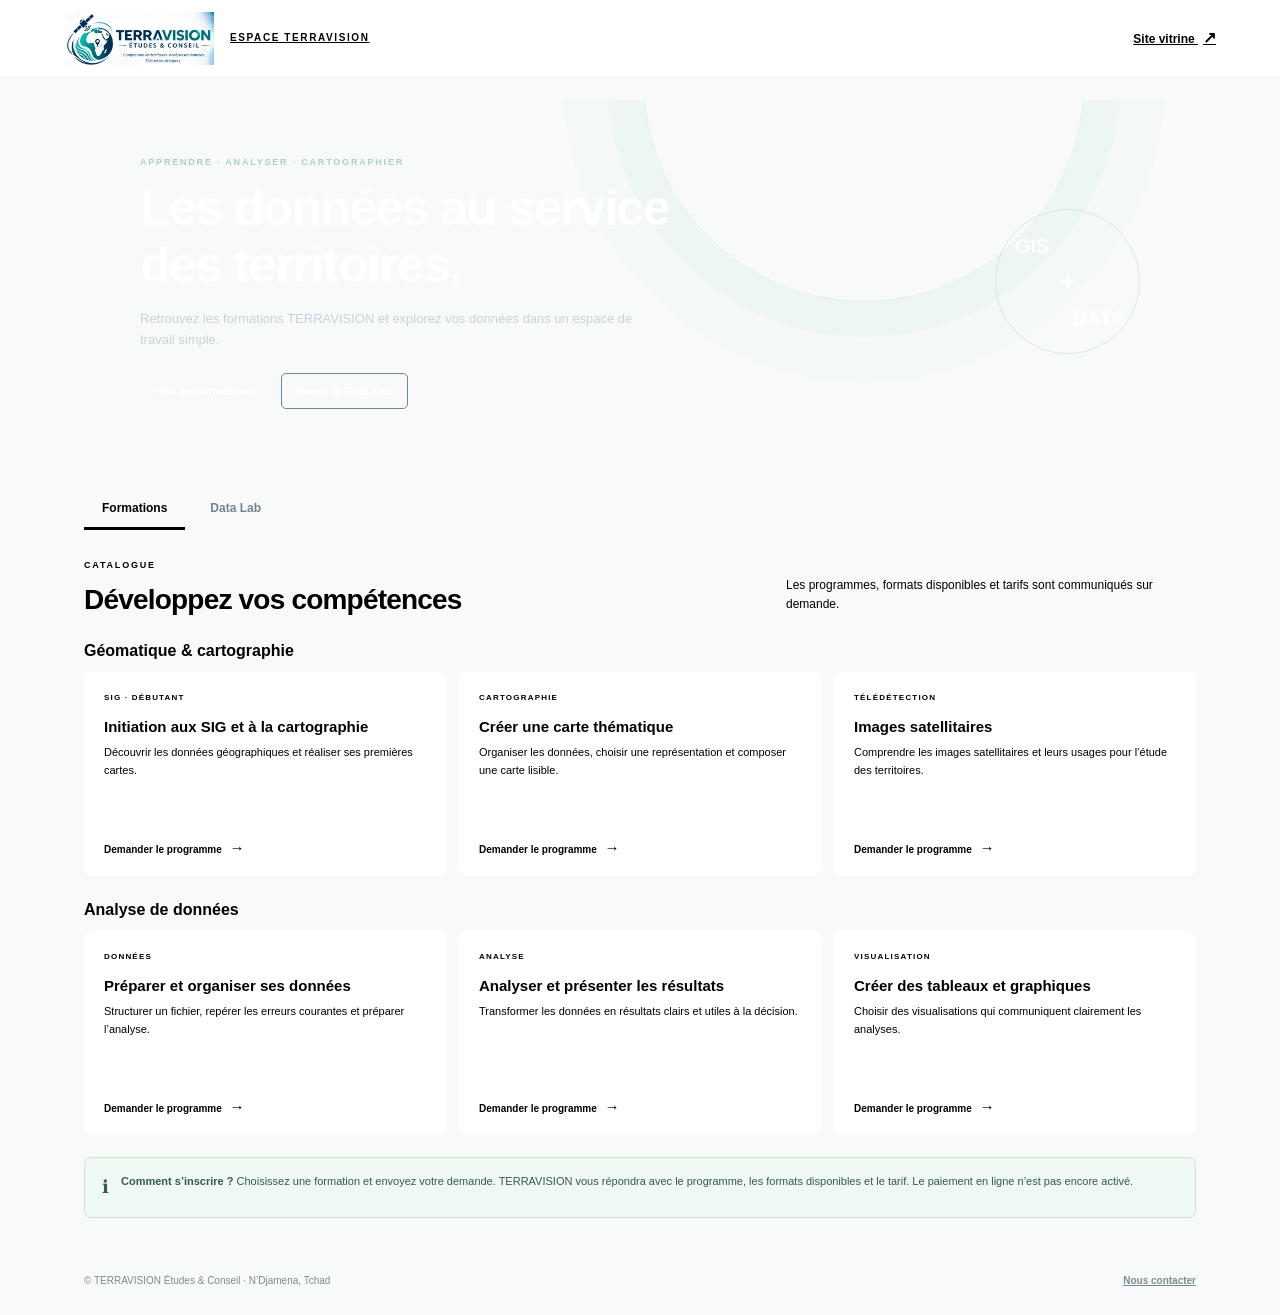
==== commit 4ba189f0: "Add files via upload" ====
--- a/index.html
+++ b/index.html
@@ -1,184 +1,77 @@
-<!doctype html>
-<html lang="fr">
-<head>
-  <meta charset="utf-8">
-  <meta name="viewport" content="width=device-width, initial-scale=1">
-  <meta name="description" content="TERRAVISION Études &amp; Conseil, basé à N’Djamena, accompagne les organisations en géomatique, cartographie, télédétection, analyse de données, études territoriales et formation.">
-  <meta name="theme-color" content="#102b46">
-  <title>TERRAVISION Études & Conseil | Géomatique et données au Tchad</title>
-  <link rel="icon" type="image/webp" href="logo-terravision.webp">
-  <link rel="preconnect" href="https://fonts.googleapis.com">
-  <link rel="preconnect" href="https://fonts.gstatic.com" crossorigin>
-  <link href="https://fonts.googleapis.com/css2?family=DM+Sans:wght@400;500;600;700&family=Manrope:wght@400;500;600;700;800&display=swap" rel="stylesheet">
-  <link rel="stylesheet" href="style.css">
-</head>
-<body>
-<div class="site-language" id="site-fr" lang="fr" data-title="TERRAVISION Études &amp; Conseil | Géomatique et données au Tchad" data-description="TERRAVISION Études &amp; Conseil, basé à N’Djamena, accompagne les organisations en géomatique, cartographie, télédétection, analyse de données, études territoriales et formation.">
-<header class="site-header">
-  <div class="container nav-wrap">
-    <a class="brand" href="#accueil" aria-label="TERRAVISION Études & Conseil, accueil">
-      <img class="brand-logo" src="logo-terravision.webp" alt="TERRAVISION Études & Conseil — Comprendre les territoires. Analyser les données. Éclairer les décisions.">
-    </a>
-    <button class="menu-toggle" aria-label="Ouvrir le menu" aria-expanded="false">☰</button>
-    <nav class="main-nav" aria-label="Navigation principale">
-      <a href="#accueil">Accueil</a><a href="#apropos">À propos</a><a href="#expertises">Expertises</a><a href="#publics">Nos publics</a><a href="#realisations">Références</a><a href="#formateur">Formateur</a><a href="#formation">Catalogue</a><a href="#faq">FAQ</a><a class="nav-cta" href="#contact">Nous contacter</a>
-      <div class="language-switch" role="group" aria-label="Choisir la langue"><button type="button" class="active" data-language="fr" aria-pressed="true">FR</button><button type="button" data-language="en" aria-pressed="false">EN</button></div>
-    </nav>
-  </div>
-</header>
+<!doctype html>
+<html lang="fr">
+<head>
+  <meta charset="utf-8">
+  <meta name="viewport" content="width=device-width, initial-scale=1">
+  <meta name="theme-color" content="#102b46">
+  <link rel="manifest" href="manifest.webmanifest">
+  <meta name="description" content="TERRAVISION — formations en géomatique et espace de découverte pour l'analyse de données géographiques.">
+  <title>TERRAVISION | Formations & Data Lab</title>
+  <link rel="icon" href="logo-terravision.webp" type="image/webp">
+  <link rel="stylesheet" href="style.css">
+</head>
+<body>
+  <header class="topbar">
+    <a class="brand" href="https://terravision-ui.github.io/terravision-site-vitrine/" aria-label="Retour au site TERRAVISION">
+      <img src="logo-terravision.webp" alt="TERRAVISION Études & Conseil">
+      <span>ESPACE TERRAVISION</span>
+    </a>
+    <div class="top-actions"><button class="button install-button" id="install-app" hidden>Installer l’application</button><a class="site-link" href="https://terravision-ui.github.io/terravision-site-vitrine/">Site vitrine <span>↗</span></a></div>
+  </header>
+
+  <main>
+    <section class="hero">
+      <div class="hero-copy">
+        <p class="eyebrow">APPRENDRE · ANALYSER · CARTOGRAPHIER</p>
+        <h1>Les données au service<br><em>des territoires.</em></h1>
+        <p class="hero-text">Retrouvez les formations TERRAVISION et explorez vos données dans un espace de travail simple.</p>
+        <div class="hero-actions"><button class="button primary" data-view="formations">Voir les formations</button><button class="button outline" data-view="laboratoire">Ouvrir le Data Lab</button></div>
+      </div>
+      <div class="hero-mark" aria-hidden="true"><span>GIS</span><i>+</i><span>DATA</span></div>
+    </section>
+
+    <nav class="tabs" aria-label="Sections de l’application" role="tablist">
+      <button class="tab active" id="tab-formations" role="tab" aria-selected="true" aria-controls="view-formations" data-view="formations">Formations</button>
+      <button class="tab" id="tab-laboratoire" role="tab" aria-selected="false" aria-controls="view-laboratoire" data-view="laboratoire">Data Lab</button>
+    </nav>
+
+    <section class="view" id="view-formations" role="tabpanel" aria-labelledby="tab-formations">
+      <div class="section-title"><div><p class="eyebrow dark">CATALOGUE</p><h2>Développez vos compétences</h2></div><p>Les programmes, formats disponibles et tarifs sont communiqués sur demande.</p></div>
+      <div class="course-groups">
+        <div class="course-group"><h3>Géomatique & cartographie</h3><div class="course-grid">
+          <article class="course-card"><span class="course-tag">SIG · DÉBUTANT</span><h4>Initiation aux SIG et à la cartographie</h4><p>Découvrir les données géographiques et réaliser ses premières cartes.</p><button class="text-button enroll" data-course="Initiation aux SIG et à la cartographie">Demander le programme <span>→</span></button></article>
+          <article class="course-card"><span class="course-tag">CARTOGRAPHIE</span><h4>Créer une carte thématique</h4><p>Organiser les données, choisir une représentation et composer une carte lisible.</p><button class="text-button enroll" data-course="Créer une carte thématique">Demander le programme <span>→</span></button></article>
+          <article class="course-card"><span class="course-tag">TÉLÉDÉTECTION</span><h4>Images satellitaires</h4><p>Comprendre les images satellitaires et leurs usages pour l’étude des territoires.</p><button class="text-button enroll" data-course="Télédétection et images satellitaires">Demander le programme <span>→</span></button></article>
+        </div></div>
+        <div class="course-group"><h3>Analyse de données</h3><div class="course-grid">
+          <article class="course-card"><span class="course-tag">DONNÉES</span><h4>Préparer et organiser ses données</h4><p>Structurer un fichier, repérer les erreurs courantes et préparer l’analyse.</p><button class="text-button enroll" data-course="Préparer et organiser ses données">Demander le programme <span>→</span></button></article>
+          <article class="course-card"><span class="course-tag">ANALYSE</span><h4>Analyser et présenter les résultats</h4><p>Transformer les données en résultats clairs et utiles à la décision.</p><button class="text-button enroll" data-course="Analyser des données et présenter les résultats">Demander le programme <span>→</span></button></article>
+          <article class="course-card"><span class="course-tag">VISUALISATION</span><h4>Créer des tableaux et graphiques</h4><p>Choisir des visualisations qui communiquent clairement les analyses.</p><button class="text-button enroll" data-course="Créer des tableaux et graphiques clairs">Demander le programme <span>→</span></button></article>
+        </div></div>
+      </div>
+      <div class="notice"><span>ℹ</span><p><b>Comment s’inscrire ?</b> Choisissez une formation et envoyez votre demande. TERRAVISION vous répondra avec le programme, les formats disponibles et le tarif. Le paiement en ligne n’est pas encore activé.</p></div>
+    </section>
+
+    <section class="view" id="view-laboratoire" role="tabpanel" aria-labelledby="tab-laboratoire" hidden>
+      <div class="section-title"><div><p class="eyebrow dark">OUTIL D’EXPLORATION</p><h2>Votre Data Lab</h2></div><p>Importez un fichier CSV pour consulter un aperçu, des statistiques descriptives et, si vos données contiennent des coordonnées, une carte de points.</p></div>
+      <div class="privacy-note"><span>🔒</span><p><b>Vos données restent sur votre appareil.</b> Le fichier est lu dans votre navigateur et n’est pas téléversé vers un serveur.</p></div>
+      <label class="upload-zone" for="csv-file"><span class="upload-icon">↑</span><b>Choisissez un fichier CSV</b><small>Formats de nombres acceptés : 12.5 ou 12,5 · séparateurs virgule ou point-virgule</small><input id="csv-file" type="file" accept=".csv,text/csv"></label>
+      <p class="status" id="file-status" aria-live="polite">Aucun fichier sélectionné.</p>
+      <div id="analysis-results" hidden>
+        <div class="metrics" id="metrics"></div>
+        <div class="analysis-grid">
+          <section class="panel"><div class="panel-heading"><div><p class="eyebrow dark">APERÇU</p><h3>Premières lignes</h3></div><span class="subtle" id="preview-label"></span></div><div class="table-wrap"><table id="preview-table"></table></div></section>
+          <section class="panel"><div class="panel-heading"><div><p class="eyebrow dark">STATISTIQUES</p><h3>Colonnes numériques</h3></div></div><div class="table-wrap"><table id="stats-table"></table></div></section>
+        </div>
+        <section class="panel map-panel"><div class="panel-heading"><div><p class="eyebrow dark">SIG · COORDONNÉES</p><h3>Carte de points</h3><p class="subtle">Visualisation simple sans fond de carte. Choisissez les colonnes longitude et latitude.</p></div><div class="coordinate-selectors"><label>Longitude<select id="longitude-field" disabled></select></label><label>Latitude<select id="latitude-field" disabled></select></label></div></div><div class="map-wrap"><canvas id="point-map" aria-label="Carte de points issue des coordonnées du fichier"></canvas><p id="map-message" class="map-message">Importez un fichier comportant des colonnes de coordonnées pour afficher les points.</p></div></section>
+      </div>
+    </section>
+  </main>
+
+  <footer><span>© TERRAVISION Études & Conseil · N’Djamena, Tchad</span><a href="mailto:terravisionetudesconseil@gmail.com">Nous contacter</a></footer>
+  <dialog id="enroll-dialog"><form method="dialog" class="dialog-close"><button aria-label="Fermer">×</button></form><p class="eyebrow dark">DEMANDE D’INSCRIPTION</p><h2 id="dialog-course">Formation</h2><p>Votre application e-mail va s’ouvrir avec une demande préremplie. Vous pourrez compléter vos coordonnées puis envoyer le message.</p><a class="button primary" id="email-enroll" href="#">Continuer par e-mail <span>↗</span></a></dialog>
+  <script src="app.js"></script>
+  <script>if ("serviceWorker" in navigator && location.protocol !== "file:") navigator.serviceWorker.register("./service-worker.js").catch(()=>{});</script>
+</body>
+</html>
 
-<main>
-<section class="hero" id="accueil">
-  <div class="hero-grid"></div>
-  <div class="container hero-content">
-    <div class="eyebrow"><span></span> GÉOMATIQUE · DONNÉES · TERRITOIRES</div>
-    <h1>Comprendre les territoires.<br><em>Éclairer les décisions.</em></h1>
-    <p class="hero-lead">TERRAVISION Études & Conseil transforme les données géographiques et statistiques en informations claires pour soutenir la planification, le suivi de projets et la prise de décision.</p>
-    <div class="hero-actions"><a class="btn btn-primary" href="#expertises">Découvrir nos expertises <span>↗</span></a><a class="btn btn-ghost" href="#contact">Parler de votre projet</a></div>
-    <div class="hero-note"><span class="note-line"></span><span>Basé à N’Djamena, Tchad · Interventions selon les projets et partenariats</span></div>
-  </div>
-  <div class="hero-visual" aria-hidden="true">
-    <div class="orbit orbit-one"></div><div class="orbit orbit-two"></div>
-    <div class="earth"><div class="earth-lines"></div><div class="earth-dot d1"></div><div class="earth-dot d2"></div><div class="earth-dot d3"></div></div>
-    <div class="visual-tag tag-top"><b>SIG</b><span>Analyse spatiale</span></div>
-    <div class="visual-tag tag-bottom"><b>DATA</b><span>Décision éclairée</span></div>
-  </div>
-</section>
-
-<section class="trust-strip"><div class="container trust-inner"><span>NOTRE CHAMP D’ACTION</span><b>Géomatique & SIG</b><i></i><b>Télédétection</b><i></i><b>Analyse de données</b><i></i><b>Études territoriales</b><i></i><b>Formation</b></div></section>
-
-<section class="section about-section" id="apropos">
-  <div class="container two-col">
-    <div><div class="section-kicker">01 — QUI SOMMES-NOUS ?</div><h2>Des territoires mieux compris.<br><em>Des décisions éclairées.</em></h2></div>
-    <div class="about-copy"><p class="large-copy">TERRAVISION Études & Conseil est un bureau d’études et de conseil basé à N’Djamena, au Tchad. Il met les outils géospatiaux, les méthodes d’analyse et les technologies numériques au service de la connaissance des territoires.</p><p>Nous accompagnons les organisations publiques et privées, les ONG, les projets de développement et les bureaux d’études dans la collecte, le traitement, l’analyse et la valorisation de données utiles à leurs projets.</p><p>Notre ambition est de proposer des services méthodiques, accessibles et adaptés aux réalités locales, au Tchad et au-delà.</p><a class="text-link" href="#contact">Échangeons sur vos besoins <span>→</span></a></div>
-  </div>
-  <div class="container values-grid">
-    <article class="value-card"><span class="value-num">01</span><h3>Rigueur & qualité</h3><p>Des méthodes documentées, des contrôles qualité et une attention portée à la fiabilité des données.</p></article>
-    <article class="value-card"><span class="value-num">02</span><h3>Éthique & transparence</h3><p>Des sources, hypothèses, délais et limites techniques expliqués clairement, dans le respect de la confidentialité.</p></article>
-    <article class="value-card"><span class="value-num">03</span><h3>Solutions adaptées</h3><p>Des livrables pensés pour le besoin et les moyens de chaque mission, avec des compétences complémentaires si nécessaire.</p></article>
-  </div>
-  <div class="container approach-band"><div><span class="section-kicker">NOTRE APPROCHE</span><h3>De données complexes à des résultats utilisables.</h3></div><p>Nous cadrons le besoin, documentons les sources, vérifions la qualité des données et explicitons leurs limites. Les résultats sont présentés sous une forme claire : cartes, tableaux, bases de données, rapports ou supports de formation.</p></div>
-</section>
-
-<section class="section expertise-section" id="expertises">
-  <div class="container">
-    <div class="section-heading"><div><div class="section-kicker">02 — NOS DOMAINES D’INTERVENTION</div><h2>Des compétences au service<br><em>de vos projets.</em></h2></div><p>Des prestations adaptées aux besoins des institutions, collectivités, ONG, bureaux d’études, entreprises et projets de développement.</p></div>
-    <div class="expertise-grid">
-      <article class="expertise-card"><div class="card-icon">⌖</div><span class="card-index">01 / ESPACE</span><h3>Géomatique, cartographie & SIG</h3><p>Production et gestion de l’information géographique pour la planification et l’aide à la décision.</p><ul><li>Cartes thématiques et mise à jour cartographique</li><li>Bases de données géographiques</li><li>Géoréférencement et analyse spatiale</li></ul></article>
-      <article class="expertise-card"><div class="card-icon">◉</div><span class="card-index">02 / IMAGERIE</span><h3>Télédétection & occupation du sol</h3><p>Traitement et interprétation d’images satellitaires selon les données disponibles.</p><ul><li>Occupation et utilisation du sol</li><li>Analyse des changements dans le temps</li><li>Synthèses cartographiques environnementales</li></ul></article>
-      <article class="expertise-card"><div class="card-icon">▥</div><span class="card-index">03 / DONNÉES</span><h3>Collecte & analyse de données</h3><p>De la préparation des données à la présentation de résultats compréhensibles.</p><ul><li>Questionnaires et formulaires de collecte</li><li>Nettoyage, structuration et contrôle qualité</li><li>Analyses descriptives et tableaux de bord</li></ul></article>
-      <article class="expertise-card"><div class="card-icon">⌁</div><span class="card-index">04 / TERRITOIRES</span><h3>Études territoriales & environnement</h3><p>Appui à l’analyse des dynamiques urbaines, rurales et environnementales.</p><ul><li>Diagnostics territoriaux et cartographie des enjeux</li><li>Évolution de l’espace urbain et rural</li><li>Appui cartographique à l’aménagement</li></ul></article>
-      <article class="expertise-card"><div class="card-icon">✳</div><span class="card-index">05 / CAPACITÉS</span><h3>Formation & renforcement des capacités</h3><p>Des apprentissages adaptés au niveau des participants et aux besoins des équipes.</p><ul><li>Bureautique et outils de productivité</li><li>Initiation et perfectionnement en SIG</li><li>Outils de données et présentation des résultats</li></ul></article>
-    </div>
-  </div>
-</section>
-
-<section class="section audience-section" id="publics">
-  <div class="container">
-    <div class="section-heading"><div><div class="section-kicker">03 — À QUI NOUS NOUS ADRESSONS</div><h2>Un appui adapté à<br><em>chaque acteur.</em></h2></div><p>Nous travaillons avec les organisations qui ont besoin de mieux connaître un territoire, d’analyser leurs données ou de renforcer leurs capacités.</p></div>
-    <div class="audience-grid">
-      <article class="audience-card"><span>01</span><h3>Administrations & collectivités</h3><p>Information géographique pour la planification et la connaissance locale.</p></article>
-      <article class="audience-card"><span>02</span><h3>ONG & organisations de développement</h3><p>Appui aux projets et à la valorisation de données de suivi.</p></article>
-      <article class="audience-card"><span>03</span><h3>Projets sectoriels</h3><p>Environnement, agriculture, urbanisme et développement local.</p></article>
-      <article class="audience-card"><span>04</span><h3>Bureaux d’études & consultants</h3><p>Expertise géospatiale et données en appui à des missions pluridisciplinaires.</p></article>
-      <article class="audience-card"><span>05</span><h3>Entreprises & établissements de formation</h3><p>Analyses, accompagnement technique et renforcement des compétences.</p></article>
-    </div>
-  </div>
-</section>
-
-<section class="section projects-section" id="realisations">
-  <div class="container">
-    <div class="section-heading"><div><div class="section-kicker">04 — TRAVAUX DE RÉFÉRENCE</div><h2>La méthode en pratique.</h2></div><p>Travaux académiques et techniques de référence présentés à titre démonstratif. Ils ne constituent pas une liste de contrats clients.</p></div>
-    <div class="project-grid">
-      <article class="project-card project-map"><div class="map-art"><span class="map-label">N’DJAMÉNA · TCHAD</span><svg viewBox="0 0 500 260" preserveAspectRatio="xMidYMid slice"><path d="M-10 80 Q80 10 150 75T300 60T520 30M-20 150Q80 100 160 150T330 130T520 170M20 270Q80 180 180 220T360 210T510 240M100 -20Q150 60 130 130T170 280M270 -20Q240 60 290 130T270 280M400 -20Q360 60 410 140T390 280" fill="none" stroke="currentColor" stroke-width="1.2"/><path d="M40 20L90 60 70 120 140 160 120 230 220 250 280 180 350 200 420 120 470 80" fill="none" stroke="#31c7b7" stroke-width="3"/><circle cx="220" cy="145" r="7" fill="#d9a85b"/><circle cx="220" cy="145" r="18" fill="none" stroke="#d9a85b" opacity=".6"/></svg></div><div class="project-info"><span class="project-type">SIG · AMÉNAGEMENT URBAIN</span><h3>Accessibilité aux infrastructures marchandes communales</h3><p>Étude de la répartition et de l’accessibilité des marchés dans le premier arrondissement de N’Djamena à l’aide des outils SIG.</p><span class="project-foot">Travail académique de référence <b>↗</b></span></div></article>
-      <article class="project-card project-satellite"><div class="sat-art"><div class="sat-grid"></div><div class="sat-circle"></div><span>LAND COVER<br>CHANGE ANALYSIS</span></div><div class="project-info"><span class="project-type">TÉLÉDÉTECTION · ENVIRONNEMENT</span><h3>Évolution de l’occupation du sol à N’Djamena</h3><p>Analyse diachronique fondée sur des images satellitaires Landsat pour étudier les changements entre 2015 et 2025.</p><span class="project-foot">Travail technique de référence <b>↗</b></span></div></article>
-    </div>
-  </div>
-</section>
-
-<section class="section trainer-section" id="formateur">
-  <div class="container trainer-wrap">
-    <div class="trainer-identity"><div class="trainer-monogram" aria-hidden="true">YM</div><span class="section-kicker">VOTRE FORMATEUR</span><h2>Youssouf<br><em>Mounganan</em></h2><p>Géomaticien · Cartographie · Télédétection · SIG</p></div>
-    <div class="trainer-bio"><p class="trainer-intro">Titulaire d’un Master professionnel en Cartographie, Télédétection et Systèmes d’Information Géographique, Youssouf Mounganan accompagne les apprenants dans la découverte des outils géospatiaux et l’analyse de données.</p><p>Son parcours comprend des travaux pratiques en géomatique et en cartographie, ainsi qu’une expérience de formation en bureautique à N’Djamena. Il met l’accent sur une approche pratique, progressive et adaptée aux objectifs des apprenants.</p><h3>Domaines et outils pratiqués</h3><div class="tool-tags"><span>QGIS</span><span>ArcGIS</span><span>QField</span><span>Google Earth Pro</span><span>Power BI</span><span>Excel</span><span>R</span><span>SPSS</span><span>Stata</span><span>Python</span><span>PostgreSQL/PostGIS</span><span>KoboToolbox/KoboCollect</span><span>ODK Collect</span><span>CSPro</span><span>Télédétection</span></div><p class="trainer-education">Master professionnel en SIG, Université de Dschang · Licence en Géographie, Université Adam Barka d’Abéché</p></div>
-  </div>
-</section>
-
-<section class="section training-section" id="formation">
-  <div class="container">
-    <div class="section-heading catalog-heading"><div><div class="section-kicker">05 — CATALOGUE DES FORMATIONS</div><h2>Apprendre la géomatique<br><em>et l’analyse de données.</em></h2></div><p>Choisissez un thème pour demander le programme détaillé, les formats disponibles et le tarif.</p></div>
-    <div class="catalog-groups">
-      <section class="catalog-group" aria-labelledby="catalog-geo"><h3 id="catalog-geo">Géomatique & cartographie</h3><div class="catalog-grid">
-        <article class="catalog-card"><span class="catalog-number">GÉOMATIQUE · 01</span><h4>Initiation aux SIG et à la cartographie</h4><p>Découvrir les systèmes d’information géographique et réaliser ses premières cartes.</p><div class="catalog-meta"><span>Vidéo · atelier · support numérique</span><b>Tarif sur demande</b></div><a class="catalog-cta" href="mailto:terravisionetudesconseil@gmail.com?subject=Catalogue%20-%20Initiation%20aux%20SIG">Demander le programme et le tarif <span>→</span></a></article>
-        <article class="catalog-card"><span class="catalog-number">GÉOMATIQUE · 02</span><h4>Créer une carte thématique</h4><p>Organiser les données, choisir une représentation adaptée et composer une carte lisible.</p><div class="catalog-meta"><span>Vidéo · atelier · support numérique</span><b>Tarif sur demande</b></div><a class="catalog-cta" href="mailto:terravisionetudesconseil@gmail.com?subject=Catalogue%20-%20Carte%20th%C3%A9matique">Demander le programme et le tarif <span>→</span></a></article>
-        <article class="catalog-card"><span class="catalog-number">GÉOMATIQUE · 03</span><h4>Télédétection et images satellitaires</h4><p>Comprendre les images satellitaires et explorer leurs usages pour l’étude des territoires.</p><div class="catalog-meta"><span>Vidéo · atelier · support numérique</span><b>Tarif sur demande</b></div><a class="catalog-cta" href="mailto:terravisionetudesconseil@gmail.com?subject=Catalogue%20-%20T%C3%A9l%C3%A9d%C3%A9tection">Demander le programme et le tarif <span>→</span></a></article>
-      </div></section>
-      <section class="catalog-group" aria-labelledby="catalog-data"><h3 id="catalog-data">Analyse de données</h3><div class="catalog-grid">
-        <article class="catalog-card"><span class="catalog-number">DONNÉES · 01</span><h4>Préparer et organiser ses données</h4><p>Structurer un jeu de données, repérer les erreurs courantes et préparer l’analyse.</p><div class="catalog-meta"><span>Vidéo · atelier · support numérique</span><b>Tarif sur demande</b></div><a class="catalog-cta" href="mailto:terravisionetudesconseil@gmail.com?subject=Catalogue%20-%20Pr%C3%A9parer%20ses%20donn%C3%A9es">Demander le programme et le tarif <span>→</span></a></article>
-        <article class="catalog-card"><span class="catalog-number">DONNÉES · 02</span><h4>Analyser des données et présenter les résultats</h4><p>Passer des données à des résultats compréhensibles et utiles à la décision.</p><div class="catalog-meta"><span>Vidéo · atelier · support numérique</span><b>Tarif sur demande</b></div><a class="catalog-cta" href="mailto:terravisionetudesconseil@gmail.com?subject=Catalogue%20-%20Analyse%20de%20donn%C3%A9es">Demander le programme et le tarif <span>→</span></a></article>
-        <article class="catalog-card"><span class="catalog-number">DONNÉES · 03</span><h4>Créer des tableaux et graphiques clairs</h4><p>Choisir des tableaux et visualisations adaptés pour communiquer ses analyses.</p><div class="catalog-meta"><span>Vidéo · atelier · support numérique</span><b>Tarif sur demande</b></div><a class="catalog-cta" href="mailto:terravisionetudesconseil@gmail.com?subject=Catalogue%20-%20Tableaux%20et%20graphiques">Demander le programme et le tarif <span>→</span></a></article>
-      </div></section>
-    </div>
-    <p class="catalog-note">Les formats, le contenu, la disponibilité et les tarifs sont communiqués avant toute inscription ou commande. Le paiement en ligne sera ajouté après le choix d’une solution de paiement.</p>
-  </div>
-</section>
-
-<section class="section faq-section" id="faq">
-  <div class="container">
-    <div class="section-heading"><div><div class="section-kicker">06 — QUESTIONS FRÉQUENTES</div><h2>Vous souhaitez en<br><em>savoir plus ?</em></h2></div><p>Les réponses essentielles avant de demander un programme ou de vous inscrire.</p></div>
-    <div class="faq-list">
-      <details><summary>Quels sujets de formation propose TERRAVISION ?</summary><p>Le catalogue présente des sujets en SIG et cartographie, télédétection, préparation et analyse de données, ainsi que création de tableaux et graphiques.</p></details>
-      <details><summary>Les formations sont-elles proposées en vidéo, en livre ou en direct ?</summary><p>Les formats disponibles dépendent de chaque sujet. Écrivez-nous pour connaître les supports prêts et le format proposé avant de commander.</p></details>
-      <details><summary>Combien coûte une formation ou un support ?</summary><p>Le tarif est communiqué sur demande avec le programme détaillé. Aucun achat n’est confirmé avant que le contenu et le prix vous aient été précisés.</p></details>
-      <details><summary>Comment demander le programme ou s’inscrire ?</summary><p>Cliquez sur « Demander le programme et le tarif » dans le catalogue, ou contactez-nous par WhatsApp. Nous vous répondrons avec les informations nécessaires.</p></details>
-      <details><summary>Comment effectuer le paiement ?</summary><p>Les modalités de paiement sont communiquées directement avant l’inscription. Le paiement en ligne sur le site n’est pas encore activé.</p></details>
-      <details><summary>Les formations peuvent-elles être adaptées à mon niveau ?</summary><p>Indiquez votre niveau et votre objectif lors de la demande. Nous vous préciserons le programme adapté et les possibilités d’accompagnement.</p></details>
-    </div>
-  </div>
-</section>
-
-<section class="section contact-section" id="contact">
-  <div class="container contact-wrap">
-    <div><div class="section-kicker">06 — CONTACT</div><h2>Parlons de<br><em>votre projet.</em></h2><p>Vous recherchez un appui en cartographie, en analyse spatiale, en traitement de données, en étude territoriale ou en formation ? Présentez-nous votre besoin.</p></div>
-    <div class="contact-panel"><span class="contact-label">CONTACT PROFESSIONNEL</span><a class="email-link" href="mailto:terravisionetudesconseil@gmail.com">terravisionetudesconseil@gmail.com</a><div class="phone-list"><a href="tel:+23569869557">+235 69 86 95 57</a><a href="tel:+23597620574">+235 97 62 05 74</a></div><p>Pour toute demande d’information, de collaboration ou de partenariat, écrivez-nous ou appelez-nous.</p><a class="btn btn-primary" href="mailto:terravisionetudesconseil@gmail.com?subject=Demande%20de%20renseignement%20-%20TERRAVISION">Envoyer un e-mail <span>↗</span></a><div class="contact-meta"><span>N’Djamena, Tchad</span><span>Interventions selon les projets et partenariats</span></div></div>
-  </div>
-</section>
-</main>
-
-<details class="whatsapp-float">
-  <summary aria-label="Choisir un numéro pour contacter TERRAVISION sur WhatsApp"><span aria-hidden="true">◉</span> WhatsApp</summary>
-  <div class="whatsapp-options" aria-label="Numéros WhatsApp de TERRAVISION">
-    <a href="https://wa.me/23569869557?text=Bonjour%20TERRAVISION%2C%20je%20souhaite%20obtenir%20des%20informations%20sur%20vos%20formations." target="_blank" rel="noopener noreferrer">+235 69 86 95 57</a>
-    <a href="https://wa.me/23597620574?text=Bonjour%20TERRAVISION%2C%20je%20souhaite%20obtenir%20des%20informations%20sur%20vos%20formations." target="_blank" rel="noopener noreferrer">+235 97 62 05 74</a>
-  </div>
-</details>
-<footer class="site-footer"><div class="container footer-top"><a class="brand brand-footer" href="#accueil" aria-label="TERRAVISION, retour à l’accueil"><img class="brand-logo" src="logo-terravision.webp" alt="TERRAVISION Études & Conseil"></a><p>Comprendre les territoires. Analyser les données. Éclairer les décisions.</p><a href="#accueil" class="back-top">Retour en haut ↑</a></div><div class="container footer-bottom"><span>© <span id="year"></span> TERRAVISION Études & Conseil.</span><span>Géomatique · Données · Territoires · N’Djamena, Tchad</span><a href="brochure-fr.pdf" target="_blank" rel="noopener">Télécharger la brochure (PDF)</a></div></footer>
-</div>
-<div class="site-language" id="site-en" lang="en" data-title="TERRAVISION Studies &amp; Consulting | Geomatics and Data in Chad" data-description="TERRAVISION Studies &amp; Consulting, based in N&#x27;Djamena, supports organizations with geomatics, mapping, remote sensing, data analysis, territorial studies and training." hidden>
-<header class="site-header">
-  <div class="container nav-wrap">
-    <a class="brand" href="#en-home" aria-label="TERRAVISION Studies & Consulting, home"><img class="brand-logo" src="logo-terravision.webp" alt="TERRAVISION Studies & Consulting — Understand territories. Analyse data. Inform decisions."></a>
-    <button class="menu-toggle" aria-label="Open menu" aria-expanded="false">☰</button>
-    <nav class="main-nav" aria-label="Main navigation">
-      <a href="#en-home">Home</a><a href="#en-about">About</a><a href="#en-expertise">Expertise</a><a href="#en-audiences">Who we serve</a><a href="#en-references">References</a><a href="#en-trainer">Trainer</a><a href="#en-training">Training</a><a href="#en-faq">FAQ</a><a class="nav-cta" href="#en-contact">Contact us</a>
-      <div class="language-switch" role="group" aria-label="Choose language"><button type="button" data-language="fr" aria-pressed="false">FR</button><button type="button" class="active" data-language="en" aria-pressed="true">EN</button></div>
-    </nav>
-  </div>
-</header>
-<main>
-<section class="hero" id="en-home"><div class="hero-grid"></div><div class="container hero-content"><div class="eyebrow"><span></span> GEOMATICS · DATA · TERRITORIES</div><h1>Understand territories.<br><em>Inform decisions.</em></h1><p class="hero-lead">TERRAVISION Studies & Consulting turns geographic and statistical data into clear information to support planning, project monitoring and decision-making.</p><div class="hero-actions"><a class="btn btn-primary" href="#en-expertise">Explore our expertise <span>↗</span></a><a class="btn btn-ghost" href="#en-contact">Discuss your project</a></div><div class="hero-note"><span class="note-line"></span><span>Based in N'Djamena, Chad · Assignments depend on projects and partnerships</span></div></div><div class="hero-visual" aria-hidden="true"><div class="orbit orbit-one"></div><div class="orbit orbit-two"></div><div class="earth"><div class="earth-lines"></div><div class="earth-dot d1"></div><div class="earth-dot d2"></div><div class="earth-dot d3"></div></div><div class="visual-tag tag-top"><b>GIS</b><span>Spatial analysis</span></div><div class="visual-tag tag-bottom"><b>DATA</b><span>Informed decisions</span></div></div></section>
-<section class="trust-strip"><div class="container trust-inner"><span>OUR AREAS OF WORK</span><b>Geomatics & GIS</b><i></i><b>Remote sensing</b><i></i><b>Data analysis</b><i></i><b>Territorial studies</b><i></i><b>Training</b></div></section>
-<section class="section about-section" id="en-about"><div class="container two-col"><div><div class="section-kicker">01 — ABOUT US</div><h2>Better understood territories.<br><em>Better informed decisions.</em></h2></div><div class="about-copy"><p class="large-copy">TERRAVISION Studies & Consulting is a studies and consulting practice based in N'Djamena, Chad. It uses geospatial tools, analytical methods and digital technologies to support a better understanding of territories.</p><p>We support public and private organizations, NGOs, development projects and consulting firms with the collection, processing, analysis and communication of data for their work.</p><p>Our aim is to provide rigorous, accessible solutions suited to local realities in Chad and beyond.</p><a class="text-link" href="#en-contact">Tell us what you need <span>→</span></a></div></div><div class="container values-grid"><article class="value-card"><span class="value-num">01</span><h3>Rigour & quality</h3><p>Documented methods, quality checks and care for reliable data.</p></article><article class="value-card"><span class="value-num">02</span><h3>Ethics & transparency</h3><p>Clear explanations of sources, assumptions, timelines and technical limitations, with respect for confidentiality.</p></article><article class="value-card"><span class="value-num">03</span><h3>Fit-for-purpose solutions</h3><p>Deliverables shaped around each assignment's needs and resources, with complementary expertise when required.</p></article></div><div class="container approach-band"><div><span class="section-kicker">OUR APPROACH</span><h3>From complex data to useful results.</h3></div><p>We define the need, document sources, check data quality and explain limitations. Results are shared in clear formats such as maps, tables, databases, reports or training materials.</p></div></section>
-<section class="section expertise-section" id="en-expertise"><div class="container"><div class="section-heading"><div><div class="section-kicker">02 — WHAT WE DO</div><h2>Expertise to support<br><em>your projects.</em></h2></div><p>Services for public institutions, local authorities, NGOs, consulting firms, businesses and development projects.</p></div><div class="expertise-grid"><article class="expertise-card"><div class="card-icon">⌖</div><span class="card-index">01 / SPACE</span><h3>Geomatics, mapping & GIS</h3><p>Production and management of geographic information for planning and decision support.</p><ul><li>Thematic maps and map updates</li><li>Geographic databases</li><li>Georeferencing and spatial analysis</li></ul></article><article class="expertise-card"><div class="card-icon">◉</div><span class="card-index">02 / IMAGERY</span><h3>Remote sensing & land cover</h3><p>Processing and interpretation of satellite imagery, subject to data availability.</p><ul><li>Land cover and land use</li><li>Change analysis over time</li><li>Environmental mapping summaries</li></ul></article><article class="expertise-card"><div class="card-icon">▥</div><span class="card-index">03 / DATA</span><h3>Data collection & analysis</h3><p>From data preparation to clear presentation of results.</p><ul><li>Questionnaires and data collection forms</li><li>Cleaning, structuring and quality control</li><li>Descriptive analysis and dashboards</li></ul></article><article class="expertise-card"><div class="card-icon">⌁</div><span class="card-index">04 / TERRITORIES</span><h3>Territorial & environmental studies</h3><p>Support for analysing urban, rural and environmental dynamics.</p><ul><li>Territorial diagnostics and issue mapping</li><li>Urban and rural change</li><li>Mapping support for planning</li></ul></article><article class="expertise-card"><div class="card-icon">✳</div><span class="card-index">05 / CAPACITY</span><h3>Training & capacity building</h3><p>Learning tailored to participants' levels and team needs.</p><ul><li>Office productivity tools</li><li>GIS and mapping, introductory or advanced</li><li>Data tools and presentation of results</li></ul></article></div></div></section>
-<section class="section audience-section" id="en-audiences"><div class="container"><div class="section-heading"><div><div class="section-kicker">03 — WHO WE SERVE</div><h2>Support tailored to<br><em>each partner.</em></h2></div><p>We work with organizations seeking to understand a territory, analyse data or strengthen their teams' skills.</p></div><div class="audience-grid"><article class="audience-card"><span>01</span><h3>Government & local authorities</h3><p>Geographic information for planning and local knowledge.</p></article><article class="audience-card"><span>02</span><h3>NGOs & development organizations</h3><p>Project support and better use of monitoring data.</p></article><article class="audience-card"><span>03</span><h3>Sectoral projects</h3><p>Environment, agriculture, urban planning and local development.</p></article><article class="audience-card"><span>04</span><h3>Consulting firms & consultants</h3><p>Geospatial and data expertise for multidisciplinary assignments.</p></article><article class="audience-card"><span>05</span><h3>Businesses & training institutions</h3><p>Analysis, technical support and skills development.</p></article></div></div></section>
-<section class="section projects-section" id="en-references"><div class="container"><div class="section-heading"><div><div class="section-kicker">04 — SELECTED WORK</div><h2>Methods in practice.</h2></div><p>Academic and technical reference work shown for demonstration. These examples are not a list of client contracts.</p></div><div class="project-grid"><article class="project-card project-map"><div class="map-art"><span class="map-label">N'DJAMENA · CHAD</span><svg viewBox="0 0 500 260" preserveAspectRatio="xMidYMid slice"><path d="M-10 80 Q80 10 150 75T300 60T520 30M-20 150Q80 100 160 150T330 130T520 170M20 270Q80 180 180 220T360 210T510 240M100 -20Q150 60 130 130T170 280M270 -20Q240 60 290 130T270 280M400 -20Q360 60 410 140T390 280" fill="none" stroke="currentColor" stroke-width="1.2"/><path d="M40 20L90 60 70 120 140 160 120 230 220 250 280 180 350 200 420 120 470 80" fill="none" stroke="#31c7b7" stroke-width="3"/><circle cx="220" cy="145" r="7" fill="#d9a85b"/><circle cx="220" cy="145" r="18" fill="none" stroke="#d9a85b" opacity=".6"/></svg></div><div class="project-info"><span class="project-type">GIS · URBAN PLANNING</span><h3>Access to community market infrastructure</h3><p>Study of market distribution and accessibility in the first district of N'Djamena using GIS tools.</p><span class="project-foot">Academic reference work <b>↗</b></span></div></article><article class="project-card project-satellite"><div class="sat-art"><div class="sat-grid"></div><div class="sat-circle"></div><span>LAND COVER<br>CHANGE ANALYSIS</span></div><div class="project-info"><span class="project-type">REMOTE SENSING · ENVIRONMENT</span><h3>Land cover change in N'Djamena</h3><p>Time-series analysis using Landsat imagery to study changes from 2015 to 2025.</p><span class="project-foot">Technical reference work <b>↗</b></span></div></article></div></div></section>
-<section class="section trainer-section" id="en-trainer"><div class="container trainer-wrap"><div class="trainer-identity"><div class="trainer-monogram" aria-hidden="true">YM</div><span class="section-kicker">YOUR TRAINER</span><h2>Youssouf<br><em>Mounganan</em></h2><p>Geomatician · Mapping · Remote sensing · GIS</p></div><div class="trainer-bio"><p class="trainer-intro">Youssouf Mounganan holds a professional Master's degree in Cartography, Remote Sensing and Geographic Information Systems. He supports learners in exploring geospatial tools and data analysis.</p><p>His background includes practical geomatics and mapping work, as well as office-software training in N'Djamena. His teaching approach is practical, progressive and adapted to learners' objectives.</p><h3>Areas and tools</h3><div class="tool-tags"><span>QGIS</span><span>ArcGIS</span><span>QField</span><span>Google Earth Pro</span><span>Power BI</span><span>Excel</span><span>R</span><span>SPSS</span><span>Stata</span><span>Python</span><span>PostgreSQL/PostGIS</span><span>KoboToolbox/KoboCollect</span><span>ODK Collect</span><span>CSPro</span><span>Remote sensing</span></div><p class="trainer-education">Professional Master's in GIS, University of Dschang · Bachelor's in Geography, University of Adam Barka of Abéché</p></div></div></section>
-<section class="section training-section" id="en-training"><div class="container"><div class="section-heading catalog-heading"><div><div class="section-kicker">05 — TRAINING CATALOGUE</div><h2>Learn geomatics<br><em>and data analysis.</em></h2></div><p>Choose a topic to request the detailed programme, available formats and fee.</p></div><div class="catalog-groups"><section class="catalog-group" aria-labelledby="en-catalog-geo"><h3 id="en-catalog-geo">Geomatics & mapping</h3><div class="catalog-grid"><article class="catalog-card"><span class="catalog-number">GEOMATICS · 01</span><h4>Introduction to GIS and mapping</h4><p>Discover geographic information systems and create your first maps.</p><div class="catalog-meta"><span>Video · workshop · digital resource</span><b>Fee on request</b></div><a class="catalog-cta" href="mailto:terravisionetudesconseil@gmail.com?subject=Training%20catalogue%20-%20Introduction%20to%20GIS">Request programme and fee <span>→</span></a></article><article class="catalog-card"><span class="catalog-number">GEOMATICS · 02</span><h4>Create a thematic map</h4><p>Organize data, choose an appropriate representation and design a clear map.</p><div class="catalog-meta"><span>Video · workshop · digital resource</span><b>Fee on request</b></div><a class="catalog-cta" href="mailto:terravisionetudesconseil@gmail.com?subject=Training%20catalogue%20-%20Thematic%20map">Request programme and fee <span>→</span></a></article><article class="catalog-card"><span class="catalog-number">GEOMATICS · 03</span><h4>Remote sensing and satellite imagery</h4><p>Understand satellite imagery and explore its uses for studying territories.</p><div class="catalog-meta"><span>Video · workshop · digital resource</span><b>Fee on request</b></div><a class="catalog-cta" href="mailto:terravisionetudesconseil@gmail.com?subject=Training%20catalogue%20-%20Remote%20sensing">Request programme and fee <span>→</span></a></article></div></section><section class="catalog-group" aria-labelledby="en-catalog-data"><h3 id="en-catalog-data">Data analysis</h3><div class="catalog-grid"><article class="catalog-card"><span class="catalog-number">DATA · 01</span><h4>Prepare and organize your data</h4><p>Structure a dataset, identify common errors and prepare it for analysis.</p><div class="catalog-meta"><span>Video · workshop · digital resource</span><b>Fee on request</b></div><a class="catalog-cta" href="mailto:terravisionetudesconseil@gmail.com?subject=Training%20catalogue%20-%20Data%20preparation">Request programme and fee <span>→</span></a></article><article class="catalog-card"><span class="catalog-number">DATA · 02</span><h4>Analyse data and present results</h4><p>Turn data into clear results that can support decision-making.</p><div class="catalog-meta"><span>Video · workshop · digital resource</span><b>Fee on request</b></div><a class="catalog-cta" href="mailto:terravisionetudesconseil@gmail.com?subject=Training%20catalogue%20-%20Data%20analysis">Request programme and fee <span>→</span></a></article><article class="catalog-card"><span class="catalog-number">DATA · 03</span><h4>Create clear tables and charts</h4><p>Choose tables and visualizations that communicate analysis clearly.</p><div class="catalog-meta"><span>Video · workshop · digital resource</span><b>Fee on request</b></div><a class="catalog-cta" href="mailto:terravisionetudesconseil@gmail.com?subject=Training%20catalogue%20-%20Tables%20and%20charts">Request programme and fee <span>→</span></a></article></div></section></div><p class="catalog-note">Available formats, content and fees are confirmed before registration or purchase. Online payment will be added after a payment provider has been selected.</p></div></section>
-<section class="section faq-section" id="en-faq"><div class="container"><div class="section-heading"><div><div class="section-kicker">06 — FREQUENTLY ASKED QUESTIONS</div><h2>Would you like to<br><em>know more?</em></h2></div><p>Key information before requesting a programme or registering.</p></div><div class="faq-list"><details><summary>What training topics does TERRAVISION offer?</summary><p>The catalogue covers GIS and mapping, remote sensing, data preparation and analysis, and the creation of tables and charts.</p></details><details><summary>Are courses available as videos, books or live sessions?</summary><p>Available formats depend on each topic. Contact us to confirm which resources are ready and what format is offered before ordering.</p></details><details><summary>How much does a course or resource cost?</summary><p>Fees are provided on request together with the detailed programme. No purchase is confirmed until the content and price have been shared with you.</p></details><details><summary>How can I request a programme or register?</summary><p>Click “Request programme and fee” in the catalogue, or contact us on WhatsApp. We will reply with the information you need.</p></details><details><summary>How do I pay?</summary><p>Payment instructions are shared directly before registration. Online payment through this website is not yet available.</p></details><details><summary>Can training be adapted to my level?</summary><p>Tell us your current level and learning objective. We will discuss the appropriate programme and available support.</p></details></div></div></section>
-<section class="section contact-section" id="en-contact"><div class="container contact-wrap"><div><div class="section-kicker">07 — CONTACT</div><h2>Let's discuss<br><em>your project.</em></h2><p>Need support with mapping, spatial analysis, data processing, territorial studies or training? Tell us what you are looking for.</p></div><div class="contact-panel"><span class="contact-label">PROFESSIONAL CONTACT</span><a class="email-link" href="mailto:terravisionetudesconseil@gmail.com">terravisionetudesconseil@gmail.com</a><div class="phone-list"><a href="tel:+23569869557">+235 69 86 95 57</a><a href="tel:+23597620574">+235 97 62 05 74</a></div><p>For information, collaboration or partnership enquiries, email or call us.</p><a class="btn btn-primary" href="mailto:terravisionetudesconseil@gmail.com?subject=Enquiry%20-%20TERRAVISION">Send an email <span>↗</span></a><div class="contact-meta"><span>N'Djamena, Chad</span><span>Assignments depend on projects and partnerships</span></div></div></div></section>
-</main>
-<details class="whatsapp-float"><summary aria-label="Choose a number to contact TERRAVISION on WhatsApp"><span aria-hidden="true">◉</span> WhatsApp</summary><div class="whatsapp-options" aria-label="TERRAVISION WhatsApp numbers"><a href="https://wa.me/23569869557?text=Hello%20TERRAVISION%2C%20I%20would%20like%20information%20about%20your%20training." target="_blank" rel="noopener noreferrer">+235 69 86 95 57</a><a href="https://wa.me/23597620574?text=Hello%20TERRAVISION%2C%20I%20would%20like%20information%20about%20your%20training." target="_blank" rel="noopener noreferrer">+235 97 62 05 74</a></div></details>
-<footer class="site-footer"><div class="container footer-top"><a class="brand brand-footer" href="#en-home" aria-label="TERRAVISION, back to home"><img class="brand-logo" src="logo-terravision.webp" alt="TERRAVISION Studies & Consulting"></a><p>Understand territories. Analyse data. Inform decisions.</p><a href="#en-home" class="back-top">Back to top ↑</a></div><div class="container footer-bottom"><span>© <span id="en-year"></span> TERRAVISION Studies & Consulting.</span><span>Geomatics · Data · Territories · N'Djamena, Chad</span><a href="brochure-en.pdf" target="_blank" rel="noopener">Download brochure (PDF)</a></div></footer>
-</div>
-<script src="script.js"></script>
-</body>
-</html>
--- a/style.css
+++ b/style.css
@@ -1,94 +1,7 @@
-*{box-sizing:border-box}html{scroll-behavior:smooth;scroll-padding-top:86px}body{margin:0;color:#172b3d;background:#fff;font-family:"DM Sans",sans-serif;line-height:1.65}h1,h2,h3,strong{font-family:Manrope,sans-serif}a{color:inherit;text-decoration:none}.container{width:min(1160px,calc(100% - 48px));margin:auto}.site-header{height:82px;background:#fff;position:sticky;top:0;z-index:20;border-bottom:1px solid #e8edf0}.nav-wrap{height:100%;display:flex;align-items:center;justify-content:space-between}.brand{display:flex;align-items:center;gap:10px}.brand-mark{width:43px;height:43px;display:grid;place-items:center;background:#102b46;border-radius:50%}.brand-mark svg{width:34px;fill:none;stroke:#8dc6a8;stroke-width:1.8}.brand-copy{display:flex;flex-direction:column;line-height:1.2}.brand-copy strong{font-size:17px;letter-spacing:2px;color:#102b46}.brand-copy small{font-size:9px;letter-spacing:2.4px;color:#6d7d89;margin-top:4px}.main-nav{display:flex;align-items:center;gap:27px;font-size:13px;font-weight:600;color:#526372}.main-nav a:hover{color:#23845e}.main-nav .nav-cta{background:#102b46;color:white;padding:12px 18px;border-radius:3px}.menu-toggle{display:none;background:none;border:0;font-size:25px;color:#102b46}.hero{position:relative;overflow:hidden;background:#102b46;color:white;min-height:620px;display:flex;align-items:center}.hero-grid{position:absolute;inset:0;background-image:linear-gradient(rgba(255,255,255,.035) 1px,transparent 1px),linear-gradient(90deg,rgba(255,255,255,.035) 1px,transparent 1px);background-size:54px 54px;mask-image:linear-gradient(90deg,#000,transparent 90%)}.hero-content{position:relative;z-index:2;padding:92px 0;max-width:1160px}.eyebrow,.section-kicker{font-size:10px;font-weight:700;letter-spacing:2.2px}.eyebrow{color:#a8d3bd;display:flex;align-items:center;gap:10px}.eyebrow span{width:24px;height:2px;background:#8dc6a8}.hero h1{font-size:clamp(42px,5.6vw,70px);line-height:1.12;letter-spacing:-2.8px;margin:25px 0 22px;max-width:670px}.hero h1 em,h2 em{font-style:normal;color:#8dc6a8}.hero-lead{max-width:570px;color:#c5d1da;font-size:16px;line-height:1.85}.hero-actions{display:flex;gap:14px;margin-top:32px;flex-wrap:wrap}.btn{display:inline-flex;align-items:center;gap:22px;padding:14px 19px;font-size:12px;font-weight:700;letter-spacing:.2px;border-radius:3px;transition:.2s}.btn span{font-size:17px}.btn-primary{background:#79b995;color:#102b46}.btn-primary:hover{background:#9bd1b1;transform:translateY(-2px)}.btn-ghost{border:1px solid #607487;color:#fff}.btn-ghost:hover{border-color:#a8d3bd;color:#a8d3bd}.hero-note{display:flex;align-items:center;gap:12px;color:#a9bac6;font-size:11px;margin-top:58px}.note-line{width:35px;height:1px;background:#79b995}.hero-visual{position:absolute;right:5%;top:50%;transform:translateY(-50%);width:min(43vw,510px);aspect-ratio:1;display:grid;place-items:center;opacity:.95}.earth{width:62%;aspect-ratio:1;border-radius:50%;background:radial-gradient(circle at 35% 30%,#315b6c,#173e53 48%,#0a2339 75%);box-shadow:inset -25px -15px 40px #071c30,0 0 90px #2d7e6c44;position:relative;overflow:hidden;border:1px solid #6a9d9b55}.earth:before,.earth:after{content:"";position:absolute;inset:-10%;border:1px solid #9bcbb155;border-radius:45%;transform:rotate(28deg)}.earth:after{transform:rotate(-32deg);inset:5% 20%}.earth-lines{position:absolute;inset:0;background:repeating-linear-gradient(12deg,transparent 0 17px,#8dc6a833 18px 19px),repeating-linear-gradient(100deg,transparent 0 24px,#8dc6a822 25px 26px);border-radius:50%}.orbit{position:absolute;border:1px solid #8dc6a84c;border-radius:50%;width:90%;height:34%;transform:rotate(-28deg)}.orbit-two{width:105%;height:54%;transform:rotate(48deg);border-color:#8dc6a829}.earth-dot{position:absolute;width:7px;height:7px;border-radius:50%;background:#d9b56d;box-shadow:0 0 15px #d9b56d}.d1{top:31%;left:38%}.d2{top:54%;left:67%}.d3{top:70%;left:28%}.visual-tag{position:absolute;background:#1a3b51;border:1px solid #53756888;padding:11px 15px;display:flex;flex-direction:column;box-shadow:0 12px 30px #06192b66}.visual-tag b{font:700 11px Manrope;color:#8dc6a8;letter-spacing:1.5px}.visual-tag span{font-size:9px;color:#c2d1d9}.tag-top{top:18%;right:0}.tag-bottom{bottom:17%;left:0}.trust-strip{background:#f3f6f4;border-bottom:1px solid #e6ece8}.trust-inner{min-height:76px;display:flex;align-items:center;justify-content:space-between;gap:15px;flex-wrap:wrap}.trust-inner span{font-size:9px;letter-spacing:1.8px;color:#82918c;font-weight:700}.trust-inner b{font:600 12px Manrope;color:#3a5362}.trust-inner i{height:4px;width:4px;border-radius:50%;background:#80b99b}.section{padding:105px 0}.two-col{display:grid;grid-template-columns:1fr 1.05fr;gap:100px}.section-kicker{color:#318363}.section h2{font-size:clamp(34px,4vw,48px);letter-spacing:-1.8px;line-height:1.2;margin:19px 0 0;color:#142d42}.about-copy p{color:#647581;font-size:14px}.about-copy .large-copy{font:500 18px/1.7 Manrope;color:#284252;margin-top:0}.text-link{display:inline-flex;gap:22px;color:#287c5a;font-size:12px;font-weight:700;margin-top:13px}.text-link span{font-size:17px}.values-grid{display:grid;grid-template-columns:repeat(3,1fr);gap:18px;margin-top:75px}.value-card{border-top:1px solid #cddbd3;padding:20px 20px 0 0}.value-num{color:#69a886;font-size:10px;letter-spacing:1.5px}.value-card h3{font-size:17px;margin:12px 0 5px}.value-card p{font-size:12px;color:#77858e;max-width:260px}.expertise-section{background:#f4f7f5}.section-heading{display:flex;align-items:end;justify-content:space-between;gap:50px;margin-bottom:45px}.section-heading>p{max-width:350px;color:#6c7d86;font-size:13px;margin:0 0 5px}.expertise-grid{display:grid;grid-template-columns:repeat(3,1fr);gap:16px}.expertise-card{background:white;padding:28px 25px 25px;border:1px solid #e7eeea;min-height:320px;transition:.2s}.expertise-card:hover{transform:translateY(-4px);box-shadow:0 15px 35px #173b2910}.card-icon{font-size:28px;color:#4b9a73;height:45px}.card-index,.project-type{font-size:9px;letter-spacing:1.6px;font-weight:700;color:#6a9c7d}.expertise-card h3{font-size:19px;line-height:1.3;margin:12px 0}.expertise-card p,.expertise-card li{font-size:11px;color:#74828a}.expertise-card ul{padding-left:16px;margin-top:17px}.expertise-card li{padding:3px 0}.projects-section{background:white}.project-grid{display:grid;grid-template-columns:1fr 1fr;gap:22px}.project-card{border:1px solid #e5ebe7}.map-art,.sat-art{height:235px;position:relative;overflow:hidden;background:#15354a;color:#8dbca4}.map-art svg{width:100%;height:100%;opacity:.7}.map-label{position:absolute;z-index:2;left:22px;top:18px;color:#c6d8cf;font-size:9px;letter-spacing:2px}.sat-art{background:linear-gradient(135deg,#274f50,#172f3e 60%,#7a815d);display:grid;place-items:center}.sat-grid{position:absolute;inset:0;background-image:linear-gradient(#b3c8a21b 1px,transparent 1px),linear-gradient(90deg,#b3c8a21b 1px,transparent 1px);background-size:22px 22px}.sat-circle{position:absolute;width:230px;height:230px;border-radius:50%;border:1px solid #a9c5a4;box-shadow:inset 0 0 0 20px #a9c5a410,inset 0 0 0 50px #a9c5a410,0 0 0 22px #a9c5a410}.sat-art>span{position:relative;font:700 17px/1.5 Manrope;letter-spacing:3px;text-align:center;color:#e0e9d8}.project-info{padding:25px}.project-info h3{font-size:19px;line-height:1.35;margin:10px 0}.project-info p{font-size:12px;color:#73818a;min-height:58px}.project-foot{display:flex;justify-content:space-between;border-top:1px solid #e8eeea;padding-top:15px;margin-top:15px;font-size:10px;color:#7b8a8f}.project-foot b{font-size:17px;color:#3e936c}.training-section{background:#102b46;color:white}.training-wrap{display:grid;grid-template-columns:1fr 1fr;gap:100px;align-items:center}.training-section h2{color:white}.training-section p{max-width:440px;color:#b9c8d1;font-size:13px;margin:23px 0 28px}.btn-light{background:#f1f6f2;color:#17364a}.training-list>div{padding:18px 0;border-bottom:1px solid #ffffff25;display:grid;grid-template-columns:35px 1fr;column-gap:12px}.training-list>div:first-child{border-top:1px solid #ffffff25}.training-list span{grid-row:span 2;color:#8dc6a8;font-size:10px;padding-top:3px}.training-list b{font:600 14px Manrope}.training-list small{color:#a9bbc6;font-size:10px;margin-top:3px}.contact-section{background:#f5f7f5}.contact-wrap{display:grid;grid-template-columns:1fr 1fr;gap:100px;align-items:center}.contact-wrap>div:first-child p{max-width:390px;color:#718089;font-size:13px;margin-top:25px}.contact-panel{background:white;padding:38px;box-shadow:0 15px 45px #183c2c0b}.contact-label{font-size:9px;letter-spacing:1.8px;color:#66977b;font-weight:700}.email-link{display:block;font:700 clamp(16px,2vw,22px) Manrope;color:#17374b;margin:18px 0;overflow-wrap:anywhere}.contact-panel p{font-size:12px;color:#77858b;margin-bottom:25px}.contact-meta{display:flex;justify-content:space-between;gap:12px;border-top:1px solid #e8eeea;padding-top:18px;margin-top:25px;color:#7d898d;font-size:9px}.site-footer{background:#0b2237;color:#d5e0e5;padding:38px 0 20px}.footer-top{display:flex;align-items:center;justify-content:space-between;padding-bottom:30px}.brand-footer .brand-mark{background:#24475a}.brand-footer .brand-copy strong{color:#fff}.brand-footer .brand-copy small{color:#a9bbc4}.footer-top p{font-size:11px;color:#a9bbc4}.back-top{font-size:11px;color:#a4d0b7}.footer-bottom{border-top:1px solid #ffffff20;padding-top:17px;display:flex;justify-content:space-between;color:#8ea1ad;font-size:9px}
-@media(max-width:900px){.main-nav{gap:14px}.main-nav a{font-size:11px}.hero-visual{right:-7%;opacity:.55}.hero-content{max-width:700px}.two-col,.training-wrap,.contact-wrap{gap:50px}.expertise-grid{grid-template-columns:repeat(2,1fr)}}
-@media(max-width:680px){.container{width:min(100% - 34px,520px)}.site-header{height:70px}.menu-toggle{display:block}.main-nav{display:none;position:absolute;top:69px;left:0;right:0;background:white;padding:18px 24px 24px;box-shadow:0 15px 25px #102b4618;flex-direction:column;align-items:stretch;gap:0}.main-nav.open{display:flex}.main-nav a{padding:12px 0;font-size:13px}.main-nav .nav-cta{padding:12px 15px;margin-top:8px;text-align:center}.hero{min-height:620px}.hero-content{padding:75px 0}.hero h1{font-size:44px;letter-spacing:-2px}.hero-lead{font-size:14px;max-width:440px}.hero-visual{width:75vw;right:-24%;top:58%;opacity:.22}.hero-note{margin-top:42px;font-size:10px}.trust-inner{padding:20px 0;justify-content:flex-start;gap:12px 17px}.trust-inner span{width:100%}.trust-inner i{display:none}.section{padding:75px 0}.two-col,.training-wrap,.contact-wrap{grid-template-columns:1fr;gap:25px}.section h2{font-size:36px}.values-grid{grid-template-columns:1fr;gap:20px;margin-top:42px}.value-card{padding-top:15px}.section-heading{display:block;margin-bottom:30px}.section-heading>p{margin-top:20px}.expertise-grid,.project-grid{grid-template-columns:1fr}.expertise-card{min-height:0}.map-art,.sat-art{height:205px}.project-info p{min-height:0}.training-wrap{gap:35px}.contact-panel{padding:25px 20px}.contact-meta{flex-direction:column}.footer-top{align-items:flex-start;gap:15px;flex-wrap:wrap}.footer-top p{width:100%;order:3}.footer-bottom{gap:8px;flex-direction:column}}
-
-/* TERRAVISION brand, audience and contact details */
-.brand-logo{display:block;width:230px;height:auto;max-height:74px;object-fit:contain}
-.brand{gap:0}
-.brand-footer .brand-logo{background:#fff;border-radius:4px;padding:4px 6px}
-.approach-band{margin-top:58px;padding:28px 32px;background:#f0f7f5;border-left:3px solid #079f9c;display:grid;grid-template-columns:.85fr 1.15fr;gap:38px;align-items:center}
-.approach-band h3{font:700 21px/1.35 Manrope,sans-serif;color:#142d42;margin:12px 0 0}
-.approach-band p{font-size:13px;color:#60727d;margin:0}
-.audience-section{background:#f4f7f5}
-.audience-grid{display:grid;grid-template-columns:repeat(3,1fr);gap:16px}
-.audience-card{padding:24px;background:#fff;border:1px solid #e5ece8;border-top:2px solid #079f9c;min-height:170px}
-.audience-card>span{font-size:10px;letter-spacing:1.5px;color:#078e89;font-weight:700}
-.audience-card h3{font:700 16px/1.35 Manrope,sans-serif;color:#17364a;margin:12px 0 8px}
-.audience-card p{font-size:12px;color:#718089;margin:0}
-.phone-list{display:flex;flex-direction:column;gap:7px;margin:0 0 15px}
-.phone-list a{font:600 14px Manrope,sans-serif;color:#078e89;width:fit-content}
-.phone-list a:hover{text-decoration:underline}
-@media(max-width:900px){.brand-logo{width:195px;max-height:70px}.approach-band{gap:24px}}
-@media(max-width:680px){.brand-logo{width:185px;max-height:66px}.approach-band{grid-template-columns:1fr;gap:14px;padding:23px 20px;margin-top:40px}.audience-grid{grid-template-columns:1fr}.audience-card{min-height:0;padding:20px}}
-
-/* Training catalogue */
-.catalog-heading{align-items:end;margin-bottom:38px}
-.training-section .catalog-heading h2{color:#fff}
-.training-section .catalog-heading>p{color:#c0cdd5}
-.catalog-groups{display:grid;gap:38px}
-.catalog-group>h3{font:700 20px Manrope,sans-serif;color:#fff;margin:0 0 16px}
-.catalog-grid{display:grid;grid-template-columns:repeat(3,minmax(0,1fr));gap:15px}
-.catalog-card{background:#fff;color:#17364a;padding:23px 22px 19px;border-top:3px solid #079f9c;display:flex;flex-direction:column;min-height:282px}
-.catalog-number{font-size:9px;font-weight:700;letter-spacing:1.4px;color:#168980}
-.catalog-card h4{font:700 17px/1.35 Manrope,sans-serif;margin:13px 0 8px}
-.catalog-card p{font-size:12px;color:#6e7d86;line-height:1.65;margin:0 0 16px;flex:1}
-.catalog-meta{display:flex;flex-direction:column;gap:5px;border-top:1px solid #e6ece9;padding-top:12px}
-.catalog-meta span{font-size:10px;color:#72828a}
-.catalog-meta b{font:700 12px Manrope,sans-serif;color:#17364a}
-.catalog-cta{display:flex;justify-content:space-between;gap:8px;align-items:center;color:#087e78;font-size:11px;font-weight:700;margin-top:14px}
-.catalog-cta:hover{text-decoration:underline}
-.catalog-cta span{font-size:17px}
-.catalog-note{margin:24px 0 0;color:#c0cdd5;font-size:11px}
-@media(max-width:900px){.catalog-grid{grid-template-columns:repeat(2,minmax(0,1fr))}}
-@media(max-width:680px){.catalog-grid{grid-template-columns:1fr}.catalog-groups{gap:30px}.catalog-card{min-height:0}.catalog-heading{display:block}}
-
-/* FAQ and WhatsApp contact */
-.faq-section{background:#f5f7f5}
-.faq-list{max-width:900px;border-top:1px solid #dce5e0}
-.faq-list details{border-bottom:1px solid #dce5e0;padding:0 4px}
-.faq-list summary{position:relative;cursor:pointer;list-style:none;padding:20px 38px 20px 0;font:700 15px/1.45 Manrope,sans-serif;color:#17364a}
-.faq-list summary::-webkit-details-marker{display:none}
-.faq-list summary:after{content:"+";position:absolute;right:4px;top:17px;color:#078e89;font:500 23px Manrope,sans-serif}
-.faq-list details[open] summary:after{content:"−"}
-.faq-list details p{max-width:760px;margin:0;padding:0 38px 20px 0;color:#6e7d86;font-size:13px}
-.whatsapp-float{position:fixed;right:22px;bottom:22px;z-index:30;font-family:"DM Sans",sans-serif}
-.whatsapp-float summary{list-style:none;cursor:pointer;display:flex;align-items:center;gap:9px;padding:13px 17px;border-radius:30px;background:#168b57;color:white;box-shadow:0 8px 24px #082b1b45;font-size:13px;font-weight:700}
-.whatsapp-float summary::-webkit-details-marker{display:none}
-.whatsapp-float summary span{font-size:19px}
-.whatsapp-options{display:grid;gap:7px;position:absolute;right:0;bottom:56px;min-width:205px;padding:10px;background:white;border:1px solid #e2e9e5;border-radius:8px;box-shadow:0 10px 30px #0c2c2030}
-.whatsapp-options a{padding:10px 12px;border-radius:5px;color:#126f49;font-size:12px;font-weight:700}
-.whatsapp-options a:hover{background:#eef8f2}
-@media(max-width:680px){.whatsapp-float{right:14px;bottom:14px}.faq-list summary{font-size:14px}}
-
-/* Trainer profile */
-.trainer-section{background:#fff}
-.trainer-wrap{display:grid;grid-template-columns:.8fr 1.2fr;gap:80px;align-items:center}
-.trainer-identity{padding:34px;background:#f1f7f4;border-left:3px solid #079f9c}
-.trainer-monogram{width:82px;height:82px;border-radius:50%;display:grid;place-items:center;background:#102b46;color:#9ad1b2;font:800 26px Manrope,sans-serif;margin-bottom:28px}
-.trainer-identity h2{font-size:clamp(36px,4vw,49px);line-height:1.12;letter-spacing:-1.5px;margin:14px 0;color:#142d42}
-.trainer-identity h2 em{font-style:normal;color:#078e89}
-.trainer-identity>p{font-size:12px;color:#60727d;margin:0}
-.trainer-bio>p{color:#667983;font-size:13px;line-height:1.8}
-.trainer-bio .trainer-intro{font:500 17px/1.7 Manrope,sans-serif;color:#284252;margin-top:0}
-.trainer-bio h3{font:700 16px Manrope,sans-serif;color:#17364a;margin:25px 0 12px}
-.tool-tags{display:flex;flex-wrap:wrap;gap:8px}
-.tool-tags span{padding:7px 11px;background:#eff6f3;border:1px solid #dbe9e1;border-radius:20px;color:#22664d;font-size:10px;font-weight:700}
-.trainer-bio .trainer-education{border-top:1px solid #e3ebe6;padding-top:15px;margin-top:22px;font-size:11px}
-@media(max-width:900px){.trainer-wrap{gap:42px}}
-@media(max-width:680px){.trainer-wrap{grid-template-columns:1fr;gap:26px}.trainer-identity{padding:25px}.trainer-monogram{width:70px;height:70px;margin-bottom:22px}}
-
-/* Language selector */
-.language-switch{display:inline-flex;align-items:center;gap:2px;padding:3px;border:1px solid #dce6e0;border-radius:20px;white-space:nowrap}
-.language-switch button{padding:5px 8px!important;border:0;border-radius:16px;background:transparent;font:700 10px "DM Sans",sans-serif;color:#566975;cursor:pointer}
-.language-switch button.active{background:#102b46;color:#fff}
-.site-language[hidden]{display:none!important}
-@media(max-width:680px){.language-switch{align-self:flex-start;margin-top:8px}.language-switch button{padding:7px 12px!important}}
-.contact-form{border-top:1px solid #e4ebe7;margin-top:24px;padding-top:22px;display:grid;gap:8px}
-.contact-form h3{font:700 17px Manrope,sans-serif;color:#17364a;margin:0 0 7px}
-.contact-form label{font-size:11px;font-weight:700;color:#405b6b;margin-top:5px}
-.contact-form label span{font-weight:400;color:#819098}
-.contact-form input,.contact-form select,.contact-form textarea{width:100%;border:1px solid #d5e0da;border-radius:4px;padding:11px 12px;background:#fff;color:#17364a;font:13px "DM Sans",sans-serif}
-.contact-form textarea{resize:vertical;min-height:95px}
-.contact-form input:focus,.contact-form select:focus,.contact-form textarea:focus{outline:2px solid #54ad9b;outline-offset:1px;border-color:#078e89}
-.contact-form button{justify-self:start;border:0;cursor:pointer;margin-top:10px}
-.form-note{font-size:10px;line-height:1.5;color:#7a888d}
+500;600;700&family=Manrope:wght@400;500;600;700;800&display=swap');
+:root{--navy:#102b46;--teal:#078e89;--mint:#8dc6a8;--ink:#183247;--muted:#687c89;--line:#e1e9e5;--pale:#f3f7f5;--white:#fff;--shadow:0 14px 38px #0d29400e}
+*{box-sizing:border-box}html{scroll-behavior:smooth}body{margin:0;background:#f8faf9;color:var(--ink);font:15px/1.6 "DM Sans",sans-serif}.topbar{height:76px;display:flex;align-items:center;justify-content:space-between;padding:0 max(5vw,22px);background:#fff;border-bottom:1px solid var(--line)}.brand{display:flex;align-items:center;gap:16px;color:var(--navy);font-size:10px;font-weight:800;letter-spacing:1.6px}.brand img{width:150px;height:auto;max-height:53px;object-fit:contain}.site-link{font-size:12px;font-weight:700;color:var(--teal)}.site-link span{font-size:16px;margin-left:5px}main{max-width:1160px;margin:auto;padding:0 24px}.hero{margin:24px 0 0;padding:55px 56px;min-height:300px;border-radius:14px;background:var(--navy);color:#fff;position:relative;overflow:hidden;display:flex;align-items:center;justify-content:space-between}.hero:after{content:"";position:absolute;width:440px;height:440px;border-radius:50%;right:10%;top:-240px;border:1px solid #8dc6a833;box-shadow:0 0 0 35px #8dc6a810,0 0 0 80px #8dc6a808}.hero-copy{position:relative;z-index:1;max-width:680px}.eyebrow{font-size:9px;letter-spacing:1.8px;font-weight:800;color:#a8d3bd;margin:0 0 11px}.eyebrow.dark{color:var(--teal)}h1,h2,h3,h4{font-family:Manrope,sans-serif}h1{font-size:clamp(33px,4vw,50px);line-height:1.13;letter-spacing:-1.6px;margin:0}h1 em{font-style:normal;color:var(--mint)}.hero-text{max-width:520px;color:#c7d3db;font-size:13px;margin:16px 0 22px}.hero-actions{display:flex;gap:10px;flex-wrap:wrap}.button{display:inline-flex;justify-content:center;align-items:center;gap:10px;border:1px solid transparent;border-radius:5px;padding:11px 15px;font:700 11px "DM Sans",sans-serif;text-decoration:none;cursor:pointer}.primary{background:var(--mint);color:var(--navy)}.primary:hover{background:#a6d9bb}.outline{background:transparent;color:#fff;border-color:#718695}.outline:hover{border-color:#d1e6d9}.hero-mark{z-index:1;width:145px;height:145px;border:1px solid #8dc6a850;border-radius:50%;display:grid;place-items:center;color:var(--mint);font:800 20px Manrope,sans-serif;position:relative}.hero-mark span:first-child{position:absolute;top:25px;left:19px}.hero-mark span:last-child{position:absolute;bottom:23px;right:14px}.hero-mark i{font-style:normal;font-size:26px}.tabs{display:flex;gap:7px;border-bottom:1px solid var(--line);margin:25px 0 28px}.tab{padding:12px 18px;background:none;border:0;border-bottom:3px solid transparent;color:#74848d;font:700 12px "DM Sans",sans-serif;cursor:pointer}.tab.active{color:var(--navy);border-color:var(--teal)}.view[hidden]{display:none!important}.section-title{display:flex;justify-content:space-between;align-items:end;gap:30px;margin:0 0 25px}.section-title h2{font-size:28px;line-height:1.2;margin:0;color:var(--navy);letter-spacing:-.8px}.section-title>p{max-width:410px;font-size:12px;color:var(--muted);margin:0 0 3px}.course-groups{display:grid;gap:25px}.course-group h3{font:700 16px Manrope,sans-serif;color:var(--navy);margin:0 0 12px}.course-grid{display:grid;grid-template-columns:repeat(3,1fr);gap:13px}.course-card{background:#fff;border:1px solid var(--line);border-radius:8px;padding:20px;min-height:204px;display:flex;flex-direction:column;box-shadow:var(--shadow)}.course-tag{font-size:8px;letter-spacing:1.2px;font-weight:800;color:var(--teal)}.course-card h4{font-size:15px;line-height:1.35;margin:12px 0 7px}.course-card p{font-size:11px;color:var(--muted);margin:0 0 17px}.text-button{background:transparent;border:0;border-top:1px solid var(--line);padding:13px 0 0;text-align:left;color:var(--teal);font:700 10px "DM Sans",sans-serif;margin-top:auto;cursor:pointer}.text-button span{font-size:15px;margin-left:5px}.notice,.privacy-note{display:flex;gap:12px;align-items:flex-start;border:1px solid #cde5d7;background:#eff8f2;padding:15px 17px;border-radius:7px;margin:22px 0 35px;color:#345b4b}.notice>span,.privacy-note>span{font-size:18px}.notice p,.privacy-note p{font-size:11px;margin:0}.privacy-note{margin:0 0 18px}.upload-zone{position:relative;min-height:155px;border:1px dashed #8cb6a2;border-radius:9px;background:#fff;display:flex;align-items:center;justify-content:center;flex-direction:column;gap:5px;cursor:pointer;color:var(--navy)}.upload-icon{font-size:26px;color:var(--teal)}.upload-zone b{font:700 14px Manrope,sans-serif}.upload-zone small{font-size:10px;color:var(--muted);text-align:center;padding:0 12px}.upload-zone input{position:absolute;inset:0;width:100%;height:100%;opacity:0;cursor:pointer}.status{font-size:11px;color:var(--muted);margin:8px 0 18px}.metrics{display:grid;grid-template-columns:repeat(3,1fr);gap:12px;margin:15px 0}.metric{padding:15px 18px;background:#fff;border:1px solid var(--line);border-radius:7px}.metric span{display:block;color:var(--muted);font-size:10px}.metric strong{font:800 21px Manrope,sans-serif;color:var(--navy)}.analysis-grid{display:grid;grid-template-columns:1fr 1fr;gap:14px;margin-bottom:14px}.panel{background:#fff;border:1px solid var(--line);border-radius:8px;padding:19px;box-shadow:var(--shadow);min-width:0}.panel-heading{display:flex;justify-content:space-between;align-items:flex-start;gap:20px;margin-bottom:13px}.panel-heading .eyebrow{margin-bottom:4px}.panel-heading h3{font:700 15px Manrope,sans-serif;color:var(--navy);margin:0}.subtle{font-size:10px;color:var(--muted);margin:4px 0 0}.table-wrap{overflow:auto;max-height:320px}table{width:100%;border-collapse:collapse;font-size:10px}th,td{padding:8px 9px;border-bottom:1px solid #edf1ef;text-align:left;white-space:nowrap}th{background:#f4f7f5;position:sticky;top:0;color:#425c69;font-weight:700}td{color:#536975}.coordinate-selectors{display:flex;gap:9px}.coordinate-selectors label{font-size:9px;color:var(--muted);display:grid;gap:4px}.coordinate-selectors select{max-width:150px;padding:8px;border:1px solid var(--line);border-radius:4px;background:white;color:var(--ink)}.map-wrap{height:280px;position:relative;border:1px solid #e8eeeb;border-radius:6px;overflow:hidden;background:linear-gradient(#f1f7f4 1px,transparent 1px),linear-gradient(90deg,#f1f7f4 1px,transparent 1px);background-size:40px 40px}.map-wrap canvas{width:100%;height:100%;display:block}.map-message{position:absolute;inset:0;display:grid;place-items:center;text-align:center;padding:20px;margin:0;color:#84939a;font-size:11px;pointer-events:none}.map-message.hidden{display:none}footer{max-width:1160px;margin:30px auto 0;padding:20px 24px 26px;border-top:1px solid var(--line);display:flex;justify-content:space-between;gap:15px;color:#7c8b93;font-size:10px}footer a{color:var(--teal);font-weight:700}dialog{max-width:430px;border:0;border-radius:10px;padding:30px;box-shadow:0 20px 70px #0c1f2e4d;color:var(--ink)}dialog::backdrop{background:#0b203b99}.dialog-close{display:flex;justify-content:flex-end}.dialog-close button{border:0;background:transparent;font-size:25px;color:#77868e;cursor:pointer}dialog h2{font-size:21px;color:var(--navy);line-height:1.3}dialog p:not(.eyebrow){font-size:12px;color:var(--muted)}
+@media(max-width:760px){.hero{padding:38px 28px;min-height:280px}.hero-mark{width:100px;height:100px;font-size:14px}.hero-mark span:first-child{top:17px;left:12px}.hero-mark span:last-child{bottom:16px;right:9px}.section-title{display:block}.section-title>p{margin-top:12px}.course-grid{grid-template-columns:repeat(2,1fr)}}
+@media(max-width:540px){.topbar{height:66px;padding:0 17px}.brand img{width:118px}.brand{gap:8px;font-size:8px}.site-link{font-size:10px}main{padding:0 15px}.hero{padding:32px 21px;margin-top:15px}.hero-mark{display:none}.hero-actions .button{padding:10px 11px;font-size:10px}.tabs{margin:18px 0 23px}.section-title h2{font-size:24px}.course-grid{grid-template-columns:1fr}.course-card{min-height:0}.analysis-grid{grid-template-columns:1fr}.metrics{grid-template-columns:repeat(3,1fr);gap:7px}.metric{padding:11px 9px}.metric strong{font-size:17px}.coordinate-selectors{flex-direction:column}.coordinate-selectors select{max-width:unset}footer{padding-left:15px;padding-right:15px;flex-direction:column}}
+
+.top-actions{display:flex;align-items:center;gap:14px}.install-button{background:#078e89;color:#fff}.install-button[hidden]{display:none}@media(max-width:540px){.top-actions{gap:8px}.install-button{font-size:9px;padding:8px 9px}}
